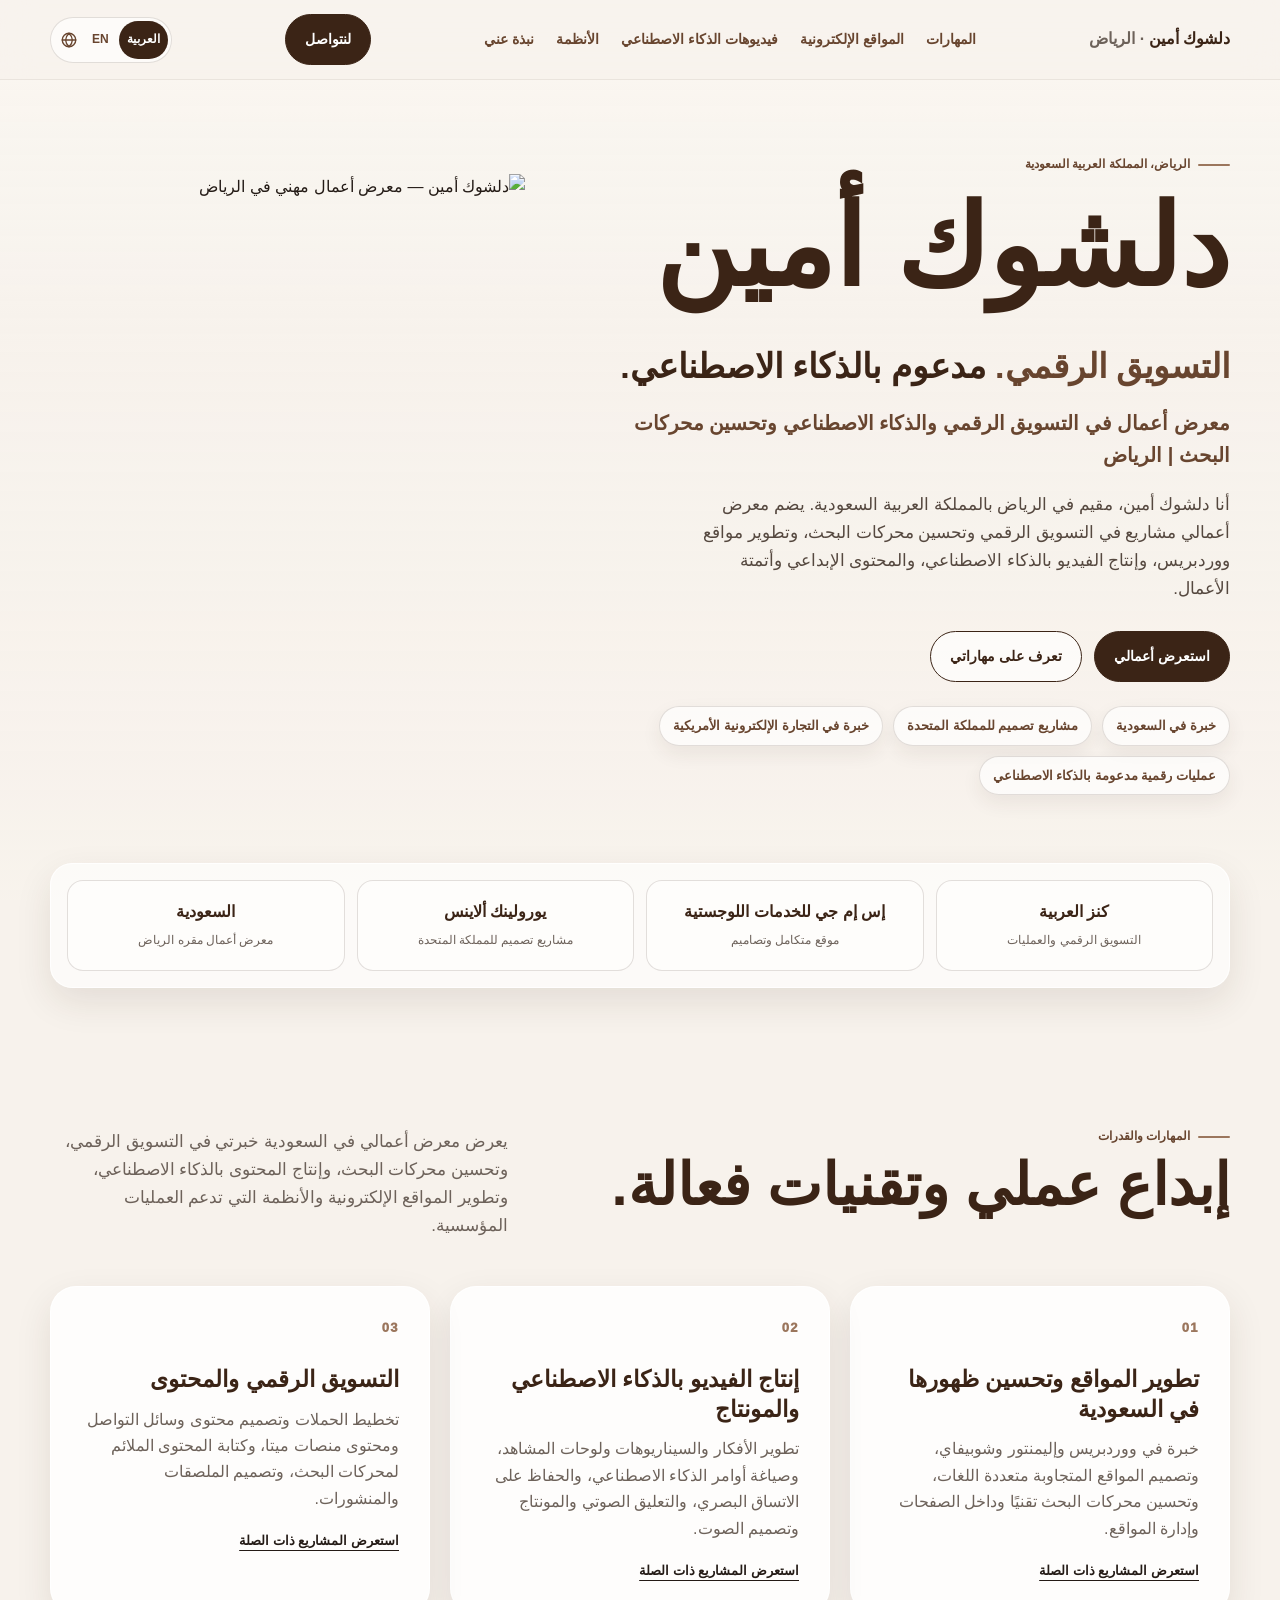
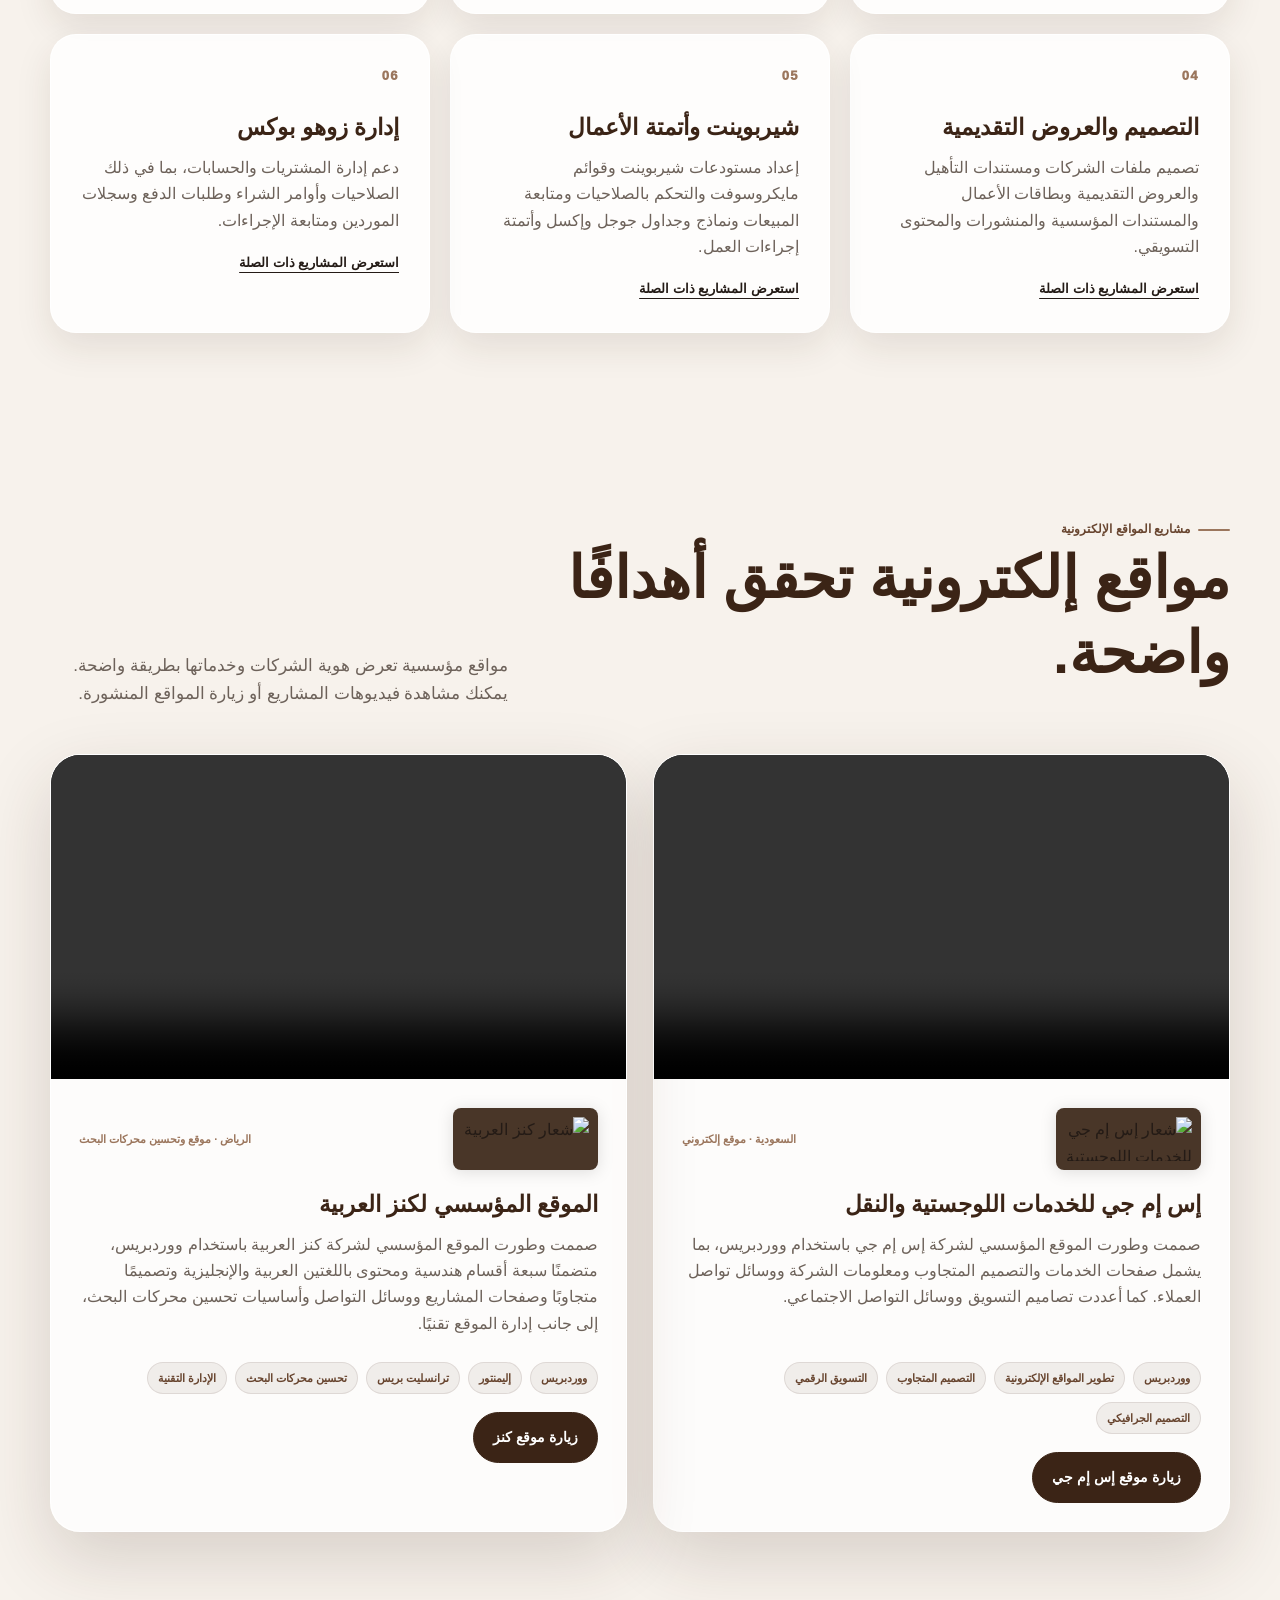
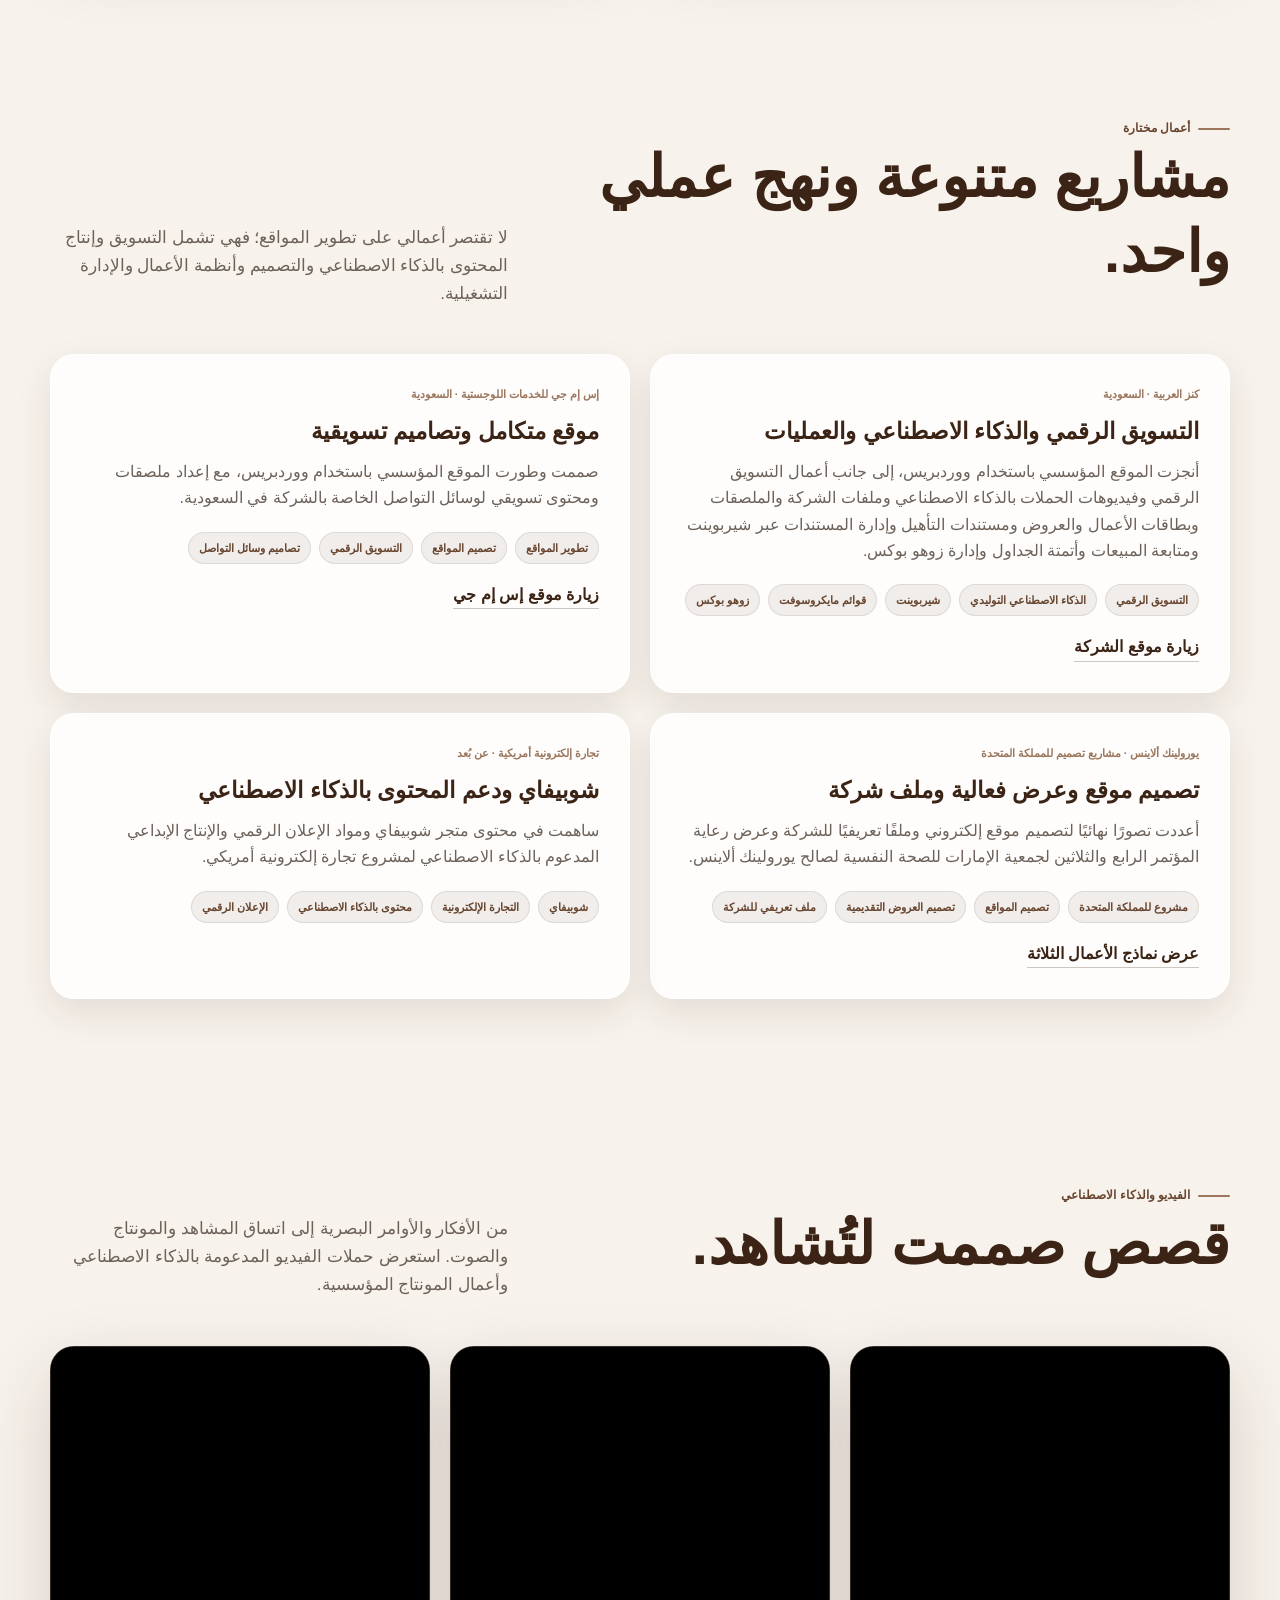
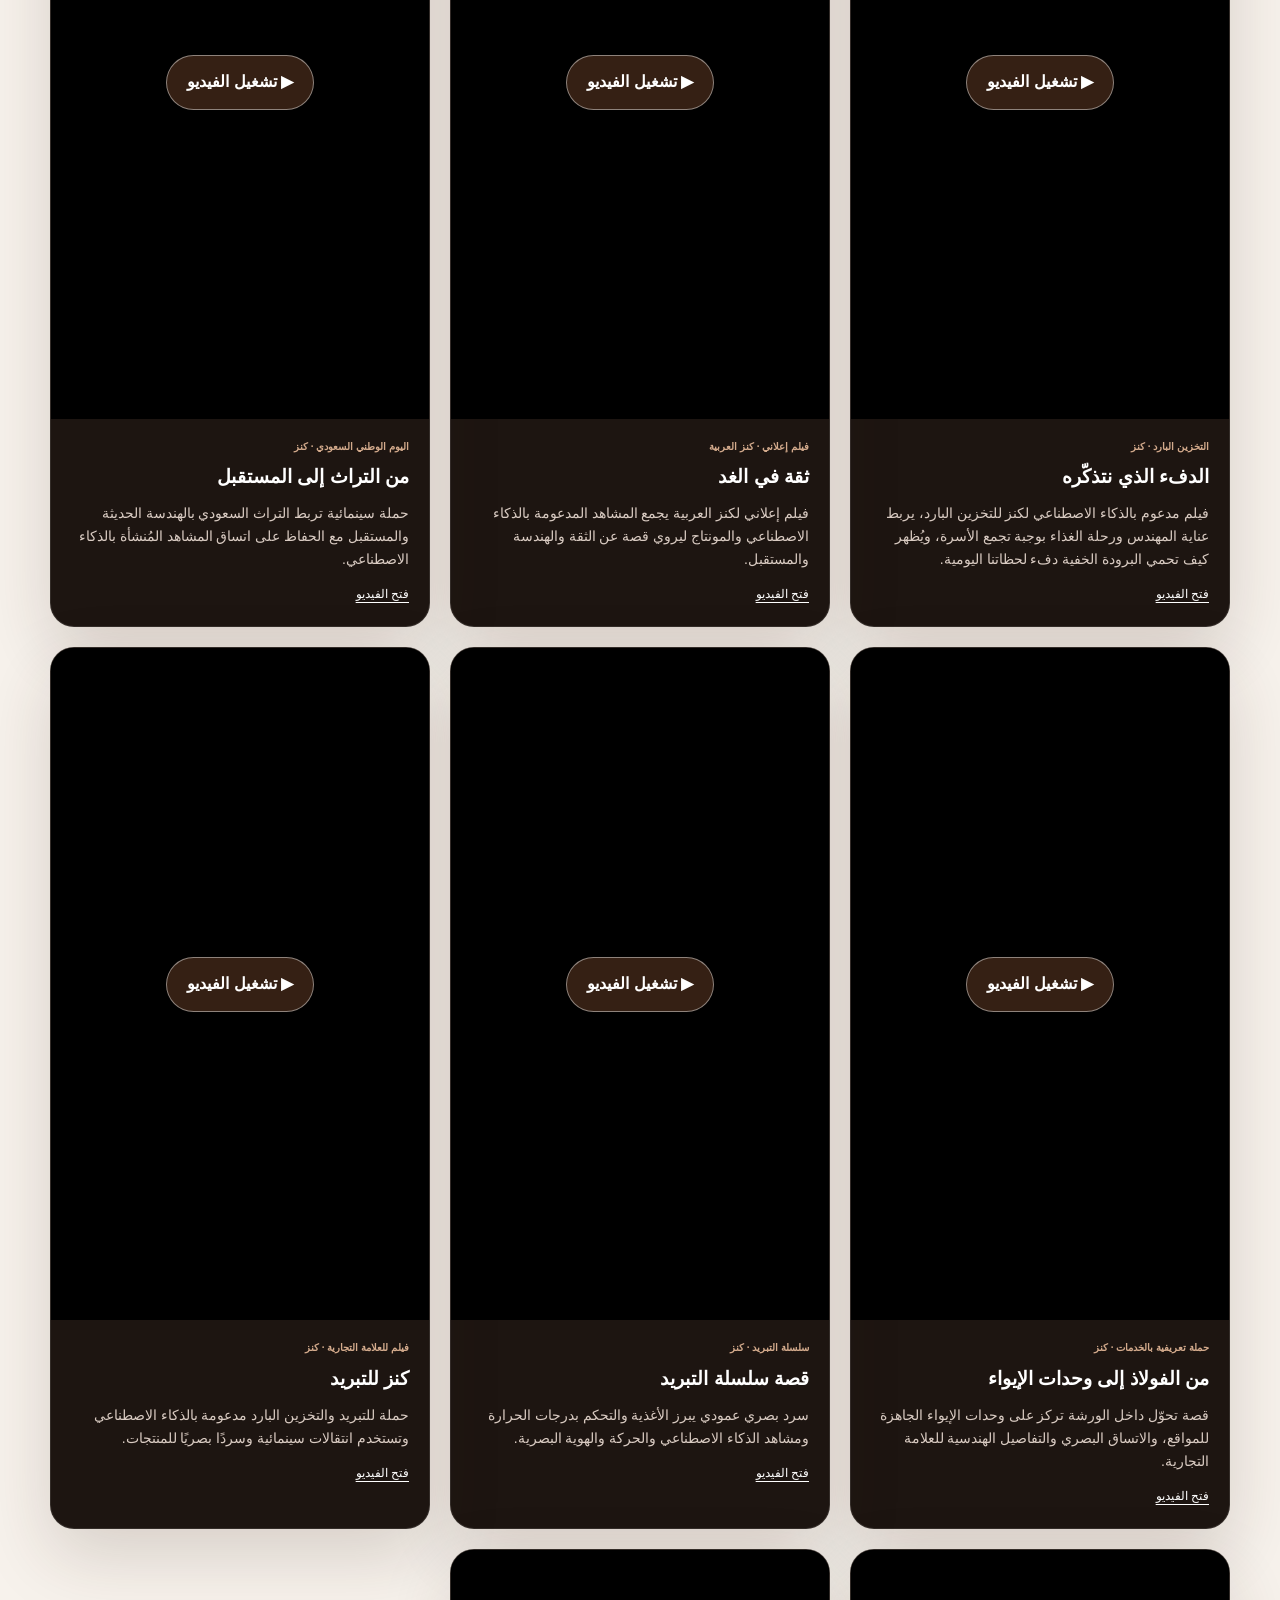
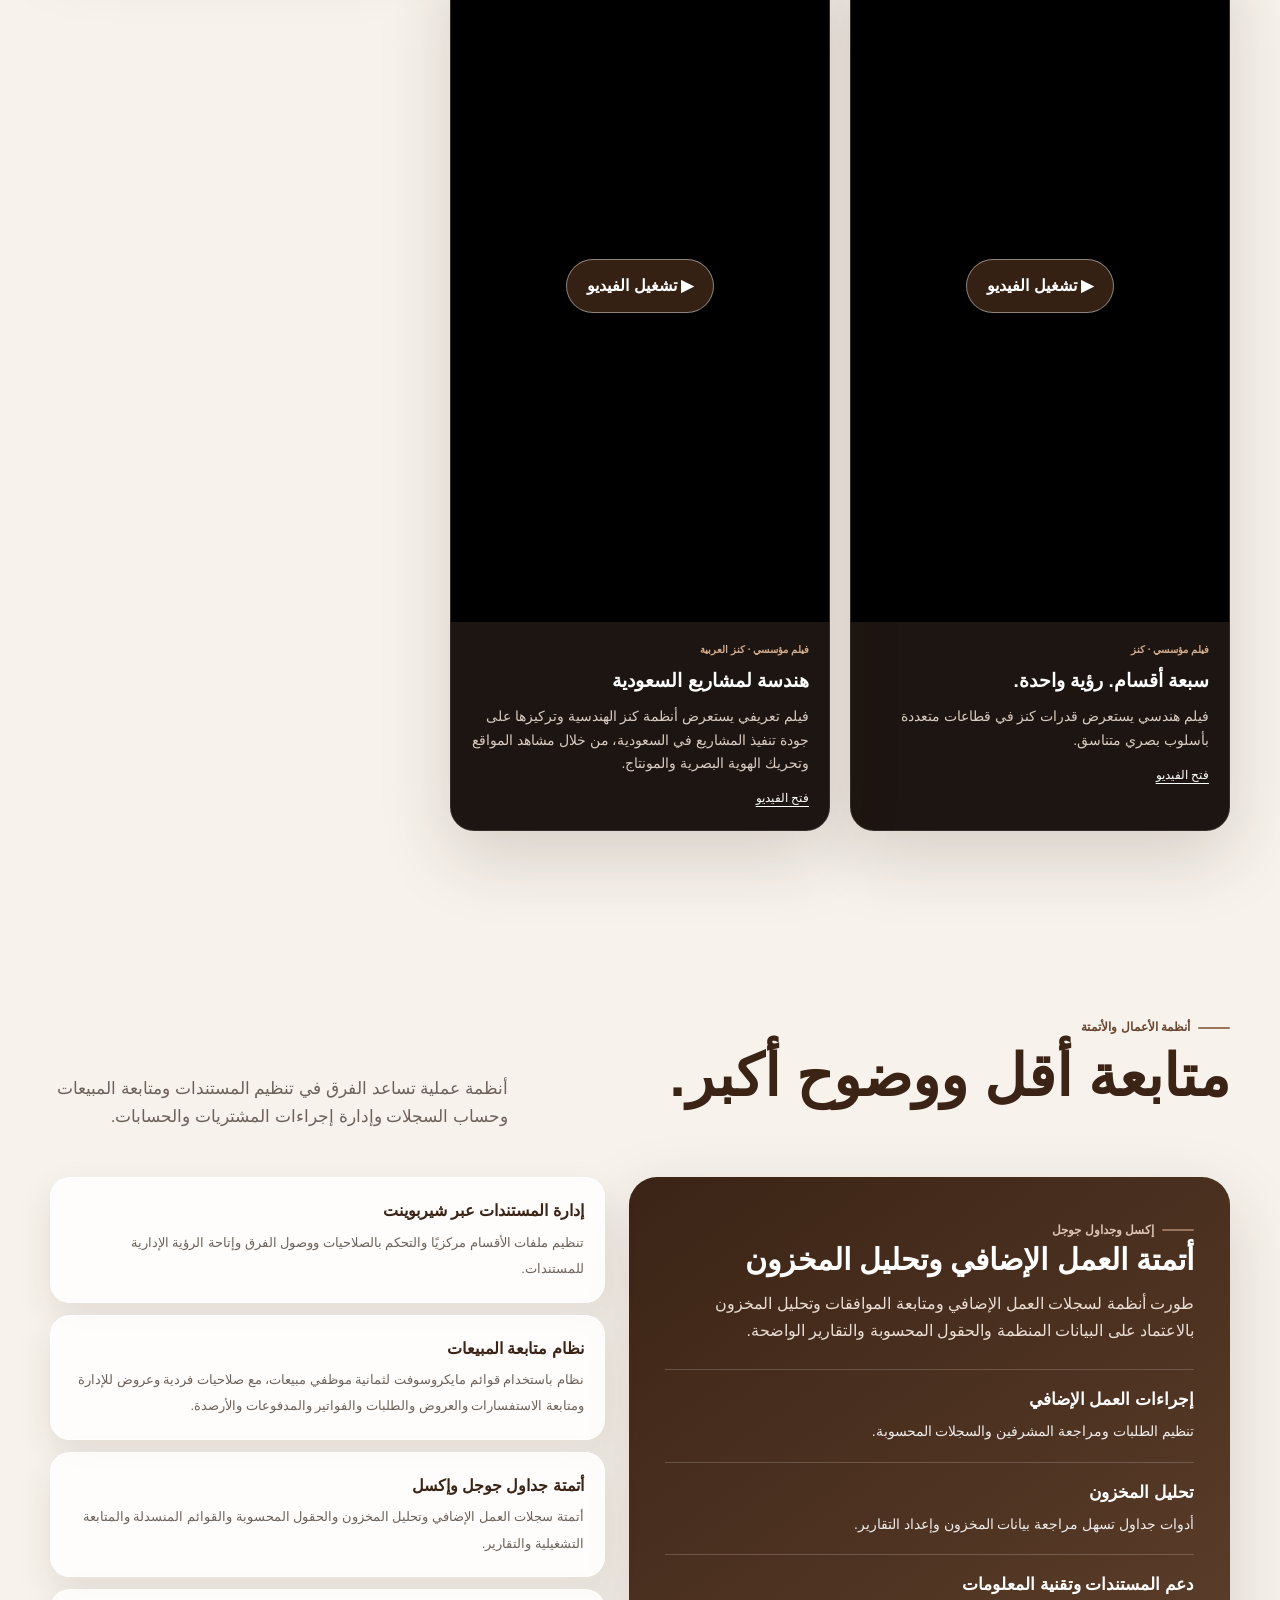
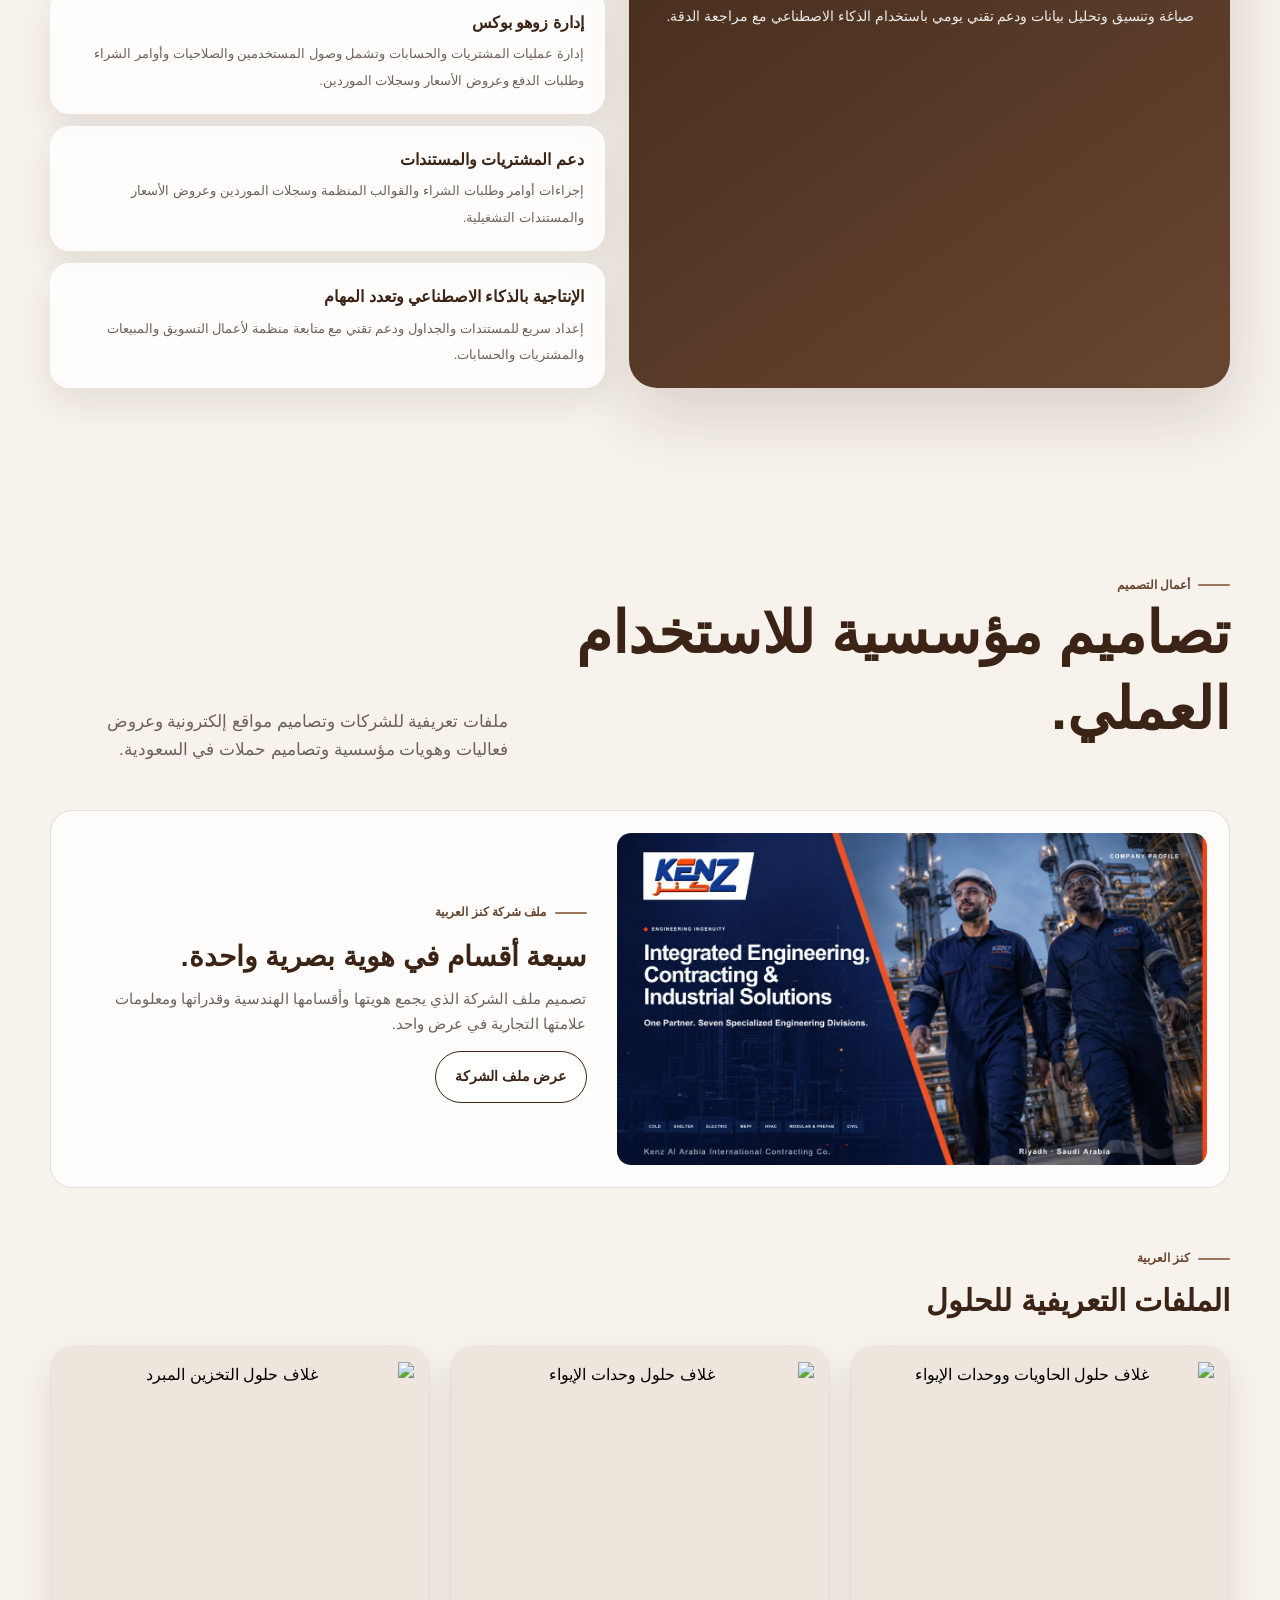
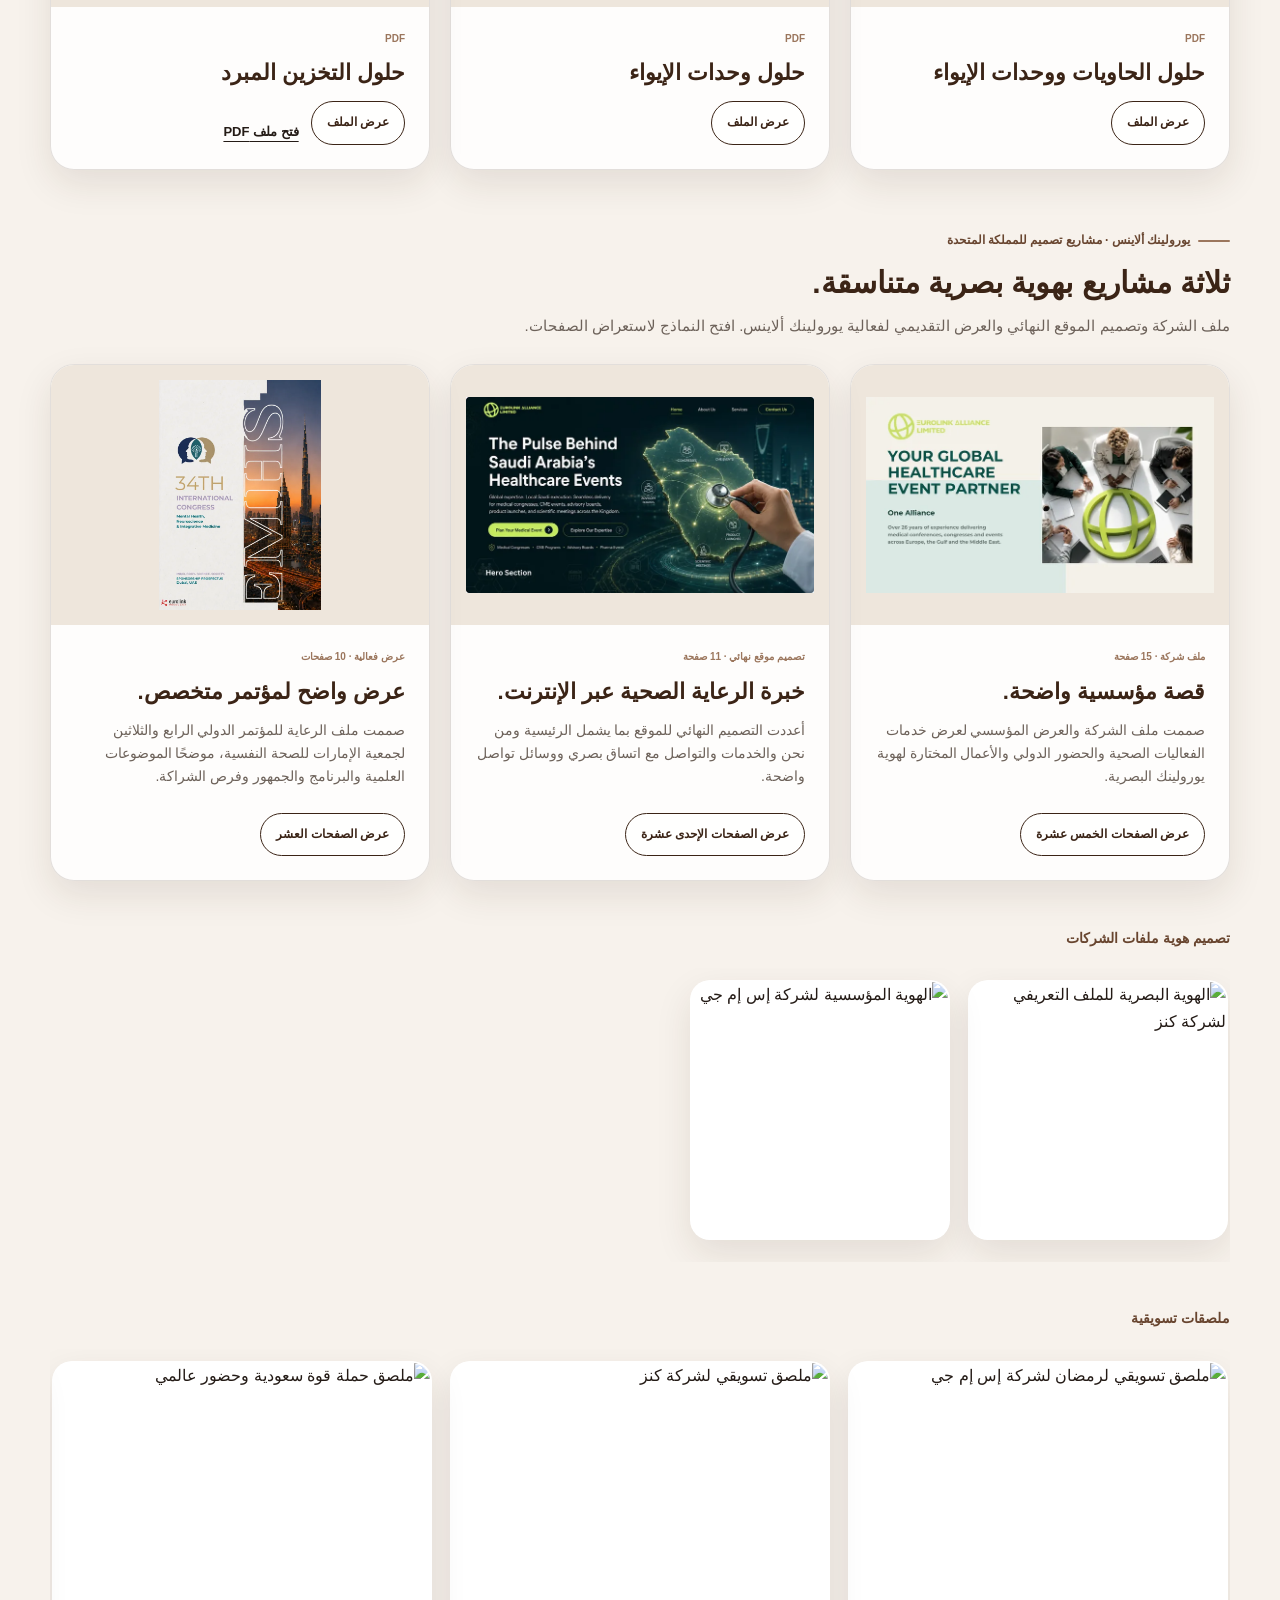
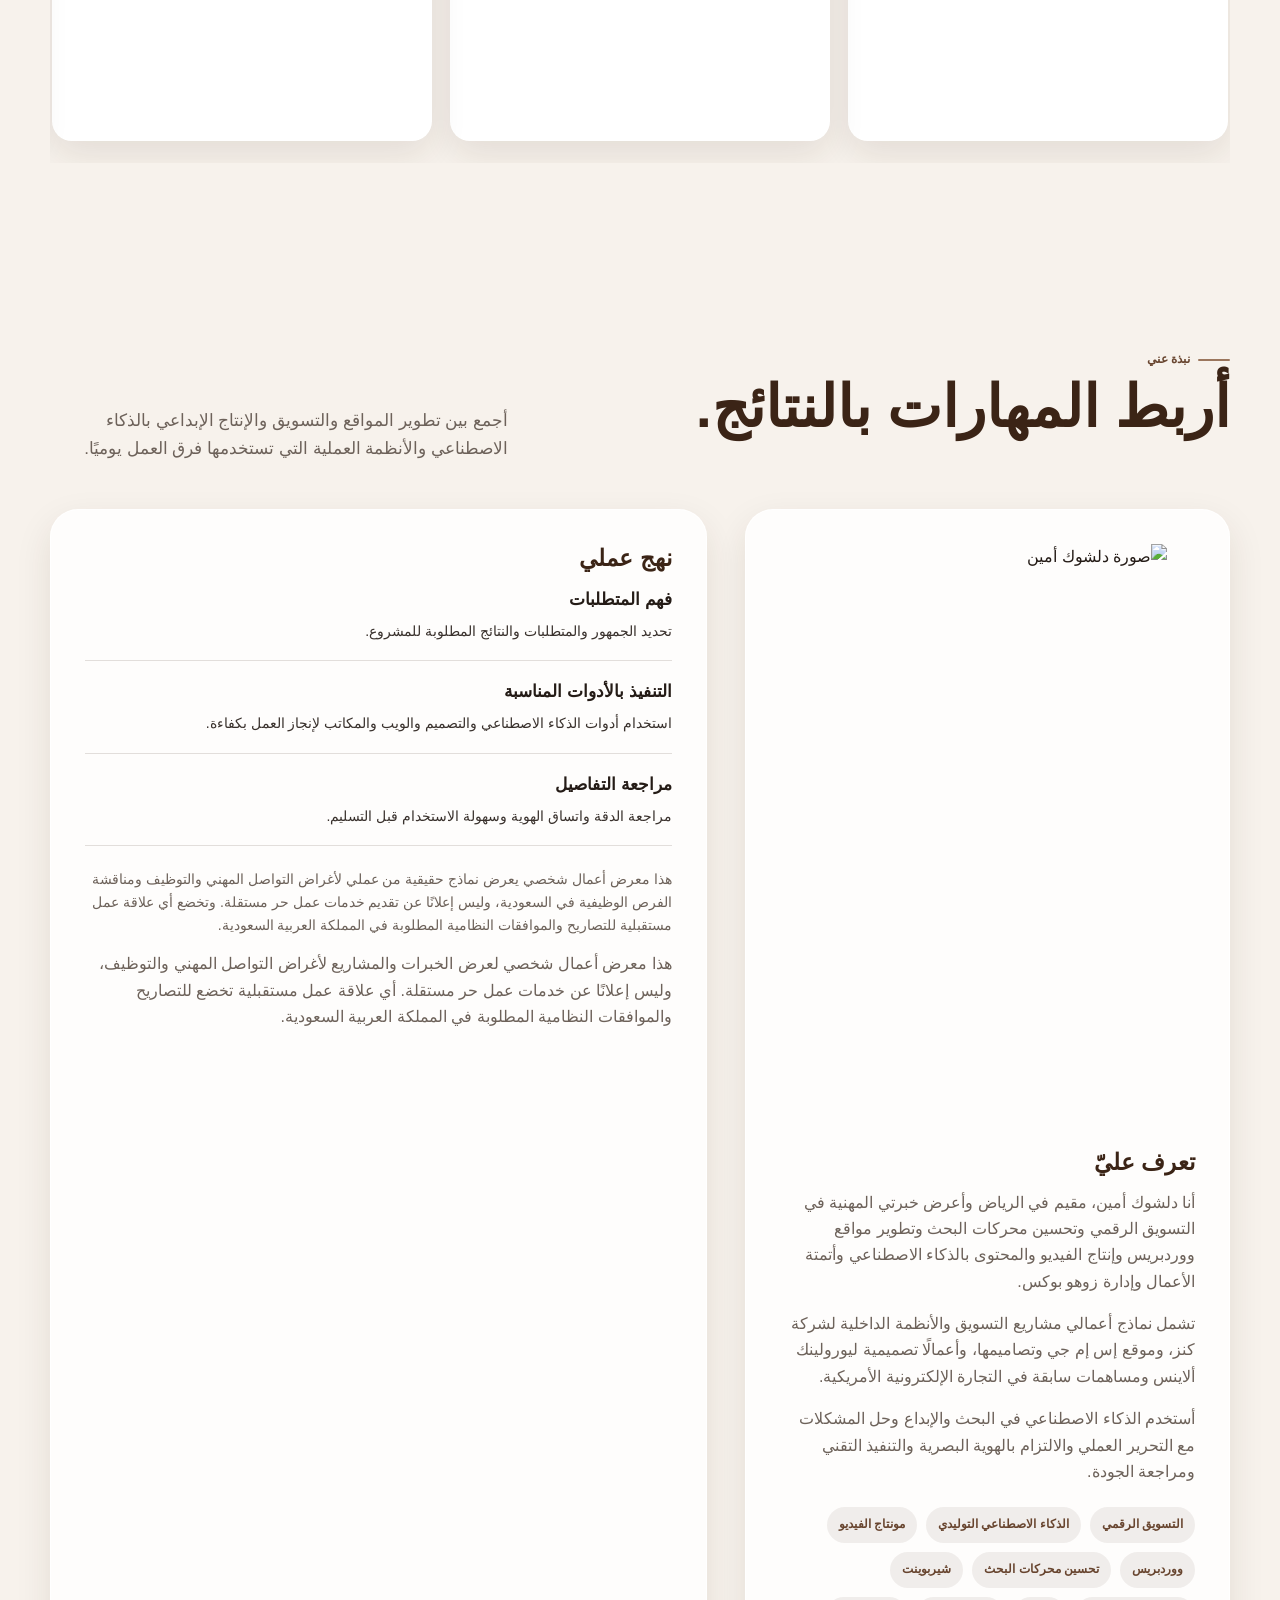
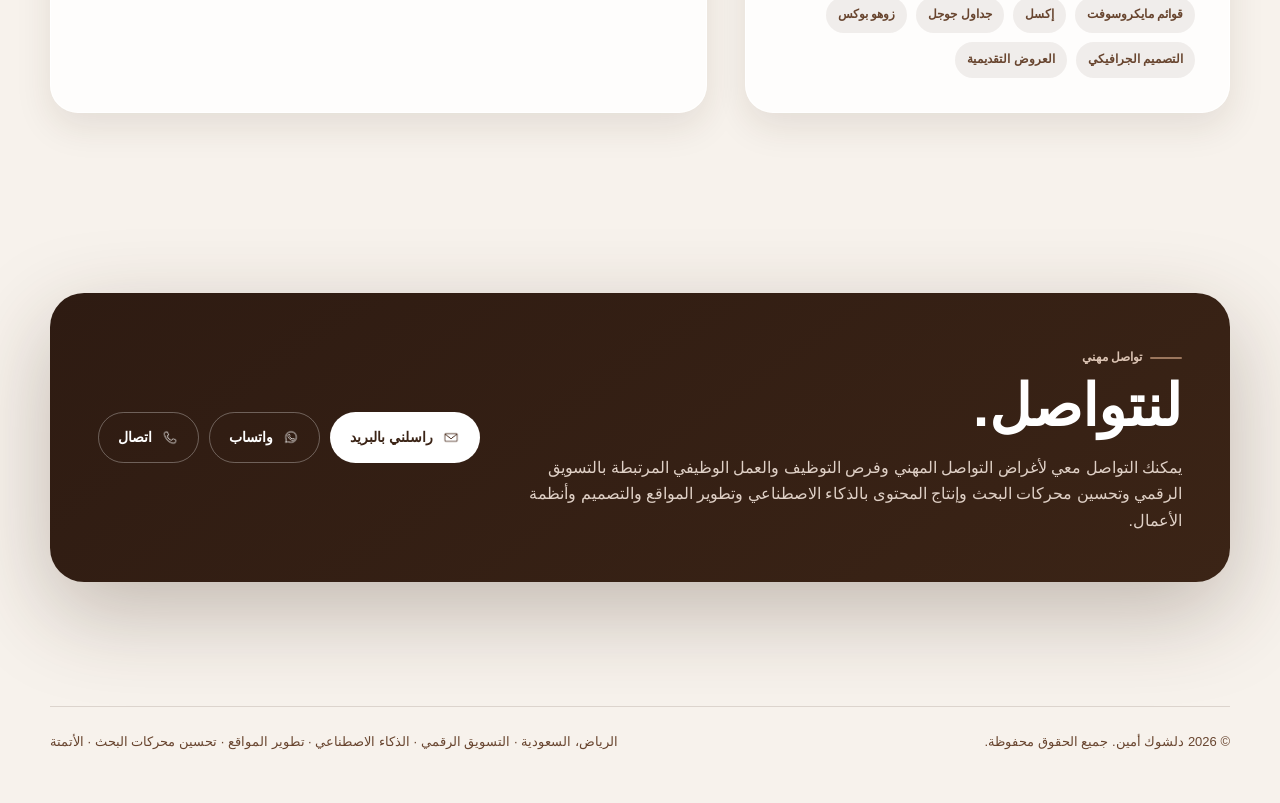
==== ar/index.html @ b905e65b "Point both shelter presentations to KENZ's published PDFs" ====
<!DOCTYPE html>

<html lang="ar" dir="rtl">
<head>
<meta charset="utf-8"/>
<meta content="width=device-width,initial-scale=1,viewport-fit=cover" name="viewport"/>
<title>دلشوك أمين | معرض أعمال التسويق الرقمي والذكاء الاصطناعي في السعودية</title>
<meta content="تعرف على معرض أعمال دلشوك أمين في الرياض، السعودية: التسويق الرقمي وتحسين محركات البحث، تطوير ووردبريس، صناعة الفيديو بالذكاء الاصطناعي وأتمتة الأعمال." name="description"/>
<meta content="index,follow,max-image-preview:large,max-snippet:-1,max-video-preview:-1" name="robots"/>
<meta content="دلشوك أمين" name="author"/>
<meta content="#f7f2ec" name="theme-color"/>
<meta content="light" name="color-scheme"/>
<meta content="SA-01" name="geo.region"/>
<meta content="الرياض، المملكة العربية السعودية" name="geo.placename"/>
<meta content="telephone=yes" name="format-detection"/>
<link href="https://dilshookaminofficial.info/ar/" rel="canonical"/>
<link rel="alternate" hreflang="en-SA" href="https://dilshookaminofficial.info/"/>
<link rel="alternate" hreflang="ar-SA" href="https://dilshookaminofficial.info/ar/"/>
<link rel="alternate" hreflang="x-default" href="https://dilshookaminofficial.info/"/>
<link crossorigin="" href="https://cdn.shopify.com" rel="preconnect"/>
<link crossorigin="" href="https://drive.google.com" rel="preconnect"/>
<meta content="profile" property="og:type"/>
<meta content="ar_SA" property="og:locale"/>
<meta content="معرض أعمال دلشوك أمين" property="og:site_name"/>
<meta content="دلشوك أمين | معرض أعمال التسويق الرقمي والذكاء الاصطناعي في الرياض" property="og:title"/>
<meta content="معرض أعمال دلشوك أمين في الرياض، السعودية: التسويق الرقمي، تحسين محركات البحث، تطوير المواقع، الفيديو بالذكاء الاصطناعي وأتمتة الأعمال." property="og:description"/>
<meta content="https://dilshookaminofficial.info/ar/" property="og:url"/>
<meta content="دلشوك أمين — معرض أعمال التسويق الرقمي والذكاء الاصطناعي في الرياض" property="og:image:alt"/>
<meta content="summary_large_image" name="twitter:card"/>
<meta content="دلشوك أمين | معرض أعمال التسويق الرقمي والذكاء الاصطناعي في الرياض" name="twitter:title"/>
<meta content="معرض أعمال مهني في الرياض، السعودية يضم التسويق الرقمي وتحسين محركات البحث وإنتاج المحتوى بالذكاء الاصطناعي وتطوير المواقع." name="twitter:description"/>
<meta property="og:image" content="https://cdn.shopify.com/s/files/1/0979/8782/1879/files/72a21efa-d3df-47b3-9f54-b3357c6d8799_1.png?v=1791096458"/>
<meta property="og:image:width" content="1065"/>
<meta property="og:image:height" content="1476"/>
<meta name="twitter:image" content="https://cdn.shopify.com/s/files/1/0979/8782/1879/files/72a21efa-d3df-47b3-9f54-b3357c6d8799_1.png?v=1791096458"/>
<meta name="twitter:image:alt" content="الصورة الشخصية لدلشوك أمين في معرض أعماله"/>
<script type="application/ld+json">{"@context":"https://schema.org","@graph":[{"@type":"ProfilePage","@id":"https://dilshookaminofficial.info/ar/#profile","url":"https://dilshookaminofficial.info/ar/","name":"دلشوك أمين | معرض أعمال التسويق الرقمي والذكاء الاصطناعي","dateModified":"2026-10-13","inLanguage":"ar-SA","mainEntity":{"@id":"https://dilshookaminofficial.info/#person"}},{"@type":"Person","@id":"https://dilshookaminofficial.info/#person","name":"دلشوك أمين","url":"https://dilshookaminofficial.info/","description":"معرض أعمال دلشوك أمين المقيم في الرياض، ويضم مشاريع في التسويق الرقمي وتحسين محركات البحث وتطوير المواقع وإنتاج الفيديو بالذكاء الاصطناعي والتصميم وأتمتة الأعمال.","telephone":"+966534121598","email":"amiendilshook55@gmail.com","address":{"@type":"PostalAddress","addressLocality":"الرياض","addressRegion":"منطقة الرياض","addressCountry":"SA"},"sameAs":["https://www.linkedin.com/in/dilshookaminofficial/"],"knowsAbout":["التسويق الرقمي","الذكاء الاصطناعي التوليدي","إنتاج الفيديو بالذكاء الاصطناعي","هندسة الأوامر","تحسين محركات البحث","تحسين محركات البحث في السعودية","ووردبريس","إليمنتور","شوبيفاي","مايكروسوفت شيربوينت","قوائم مايكروسوفت","أتمتة جداول جوجل","أتمتة إكسل","إدارة زوهو بوكس","التصميم الجرافيكي","تصميم العروض التقديمية","مونتاج الفيديو","العمليات الرقمية"],"image":"https://cdn.shopify.com/s/files/1/0979/8782/1879/files/72a21efa-d3df-47b3-9f54-b3357c6d8799_1.png?v=1791096458","alternateName":"Dilshook Amin"},{"@type":"WebSite","@id":"https://dilshookaminofficial.info/#website","url":"https://dilshookaminofficial.info/","name":"معرض أعمال دلشوك أمين","inLanguage":["en-SA","ar-SA"],"publisher":{"@id":"https://dilshookaminofficial.info/#person"}}]}</script>
<link href="../assets/portfolio/style.css?v=20261013-rtl2" rel="stylesheet"/>
</head>
<body>
<a class="skip" href="#main">انتقل إلى المحتوى</a>
<header class="nav-shell">
<div class="container">
<nav aria-label="التنقل الرئيسي">
<button aria-controls="mobile-menu" aria-expanded="false" class="menu-toggle" type="button">القائمة</button><a class="brand" href="#top">دلشوك أمين <span>· الرياض</span></a>
<div class="nav-links">
<a href="#services">المهارات</a><a href="#websites">المواقع الإلكترونية</a><a href="#films">فيديوهات الذكاء الاصطناعي</a><a href="#systems">الأنظمة</a><a href="#about">نبذة عني</a>
</div>
<a class="nav-cta" href="#contact">لنتواصل </a>
<div class="lang-switch" role="group" aria-label="اختيار لغة الموقع"><span class="lang-icon" aria-hidden="true"><svg viewBox="0 0 24 24" fill="none" stroke="currentColor" stroke-width="1.8" stroke-linecap="round" stroke-linejoin="round" focusable="false"><circle cx="12" cy="12" r="9"/><path d="M3 12h18M12 3c-3 3-4.5 6-4.5 9s1.5 6 4.5 9M12 3c3 3 4.5 6 4.5 9s-1.5 6-4.5 9"/></svg></span><a href="https://dilshookaminofficial.info/" lang="en" hreflang="en-SA">EN</a><a href="https://dilshookaminofficial.info/ar/" lang="ar" hreflang="ar-SA" class="active" aria-current="page">العربية</a></div>
</nav>
<div hidden="" id="mobile-menu"><a href="#services">المهارات</a><a href="#websites">المواقع الإلكترونية</a><a href="#films">فيديوهات الذكاء الاصطناعي</a><a href="#systems">الأنظمة</a><a href="#design">التصميم</a><a href="#about">نبذة عني</a></div></div>
</header>
<main id="main">
<section class="hero" id="top">
<div class="container hero-grid">
<div>
<div class="eyebrow">الرياض، المملكة العربية السعودية</div>
<h1 class="hero-name">دلشوك أمين</h1>
<div class="hero-brandline">التسويق الرقمي. <strong>مدعوم بالذكاء الاصطناعي.</strong></div>
<div class="hero-title">معرض أعمال في التسويق الرقمي والذكاء الاصطناعي وتحسين محركات البحث | الرياض</div>
<p class="hero-copy">أنا دلشوك أمين، مقيم في الرياض بالمملكة العربية السعودية. يضم معرض أعمالي مشاريع في التسويق الرقمي وتحسين محركات البحث، وتطوير مواقع ووردبريس، وإنتاج الفيديو بالذكاء الاصطناعي، والمحتوى الإبداعي وأتمتة الأعمال.</p>
<div class="hero-actions"><a class="btn primary" href="#websites">استعرض أعمالي </a><a class="btn secondary" href="#services">تعرف على مهاراتي </a></div>
<div class="location">
<span class="pill">خبرة في السعودية</span><span class="pill">مشاريع تصميم للمملكة المتحدة</span><span class="pill">خبرة في التجارة الإلكترونية الأمريكية</span><span class="pill">عمليات رقمية مدعومة بالذكاء الاصطناعي</span>
</div>
</div>
<figure class="hero-direct-image"><img alt="دلشوك أمين — معرض أعمال مهني في الرياض" decoding="async" fetchpriority="high" height="1476" src="https://cdn.shopify.com/s/files/1/0979/8782/1879/files/72a21efa-d3df-47b3-9f54-b3357c6d8799_1.png?v=1791096458" width="1065"/></figure>
</div>
</section>
<section class="trust">
<div class="container trust-card">
<div><b>كنز العربية</b><span>التسويق الرقمي والعمليات</span></div>
<div><b>إس إم جي للخدمات اللوجستية</b><span>موقع متكامل وتصاميم</span></div>
<div><b>يورولينك ألاينس</b><span>مشاريع تصميم للمملكة المتحدة</span></div>
<div><b>السعودية</b><span>معرض أعمال مقره الرياض</span></div>
</div>
</section>
<section class="section" id="services">
<div class="container">
<div class="head"><div><div class="eyebrow">المهارات والقدرات</div><h2>إبداع عملي وتقنيات فعالة.</h2></div><p>يعرض معرض أعمالي في السعودية خبرتي في التسويق الرقمي، وتحسين محركات البحث، وإنتاج المحتوى بالذكاء الاصطناعي، وتطوير المواقع الإلكترونية والأنظمة التي تدعم العمليات المؤسسية.</p></div>
<div class="cards">
<article class="card"><div class="n">01</div><h3>تطوير المواقع وتحسين ظهورها في السعودية</h3><p>خبرة في ووردبريس وإليمنتور وشوبيفاي، وتصميم المواقع المتجاوبة متعددة اللغات، وتحسين محركات البحث تقنيًا وداخل الصفحات وإدارة المواقع.</p><a class="service-more" href="#websites">استعرض المشاريع ذات الصلة </a></article>
<article class="card"><div class="n">02</div><h3>إنتاج الفيديو بالذكاء الاصطناعي والمونتاج</h3><p>تطوير الأفكار والسيناريوهات ولوحات المشاهد، وصياغة أوامر الذكاء الاصطناعي، والحفاظ على الاتساق البصري، والتعليق الصوتي والمونتاج وتصميم الصوت.</p><a class="service-more" href="#films">استعرض المشاريع ذات الصلة </a></article>
<article class="card"><div class="n">03</div><h3>التسويق الرقمي والمحتوى</h3><p>تخطيط الحملات وتصميم محتوى وسائل التواصل ومحتوى منصات ميتا، وكتابة المحتوى الملائم لمحركات البحث، وتصميم الملصقات والمنشورات.</p><a class="service-more" href="#websites">استعرض المشاريع ذات الصلة </a></article>
<article class="card"><div class="n">04</div><h3>التصميم والعروض التقديمية</h3><p>تصميم ملفات الشركات ومستندات التأهيل والعروض التقديمية وبطاقات الأعمال والمستندات المؤسسية والمنشورات والمحتوى التسويقي.</p><a class="service-more" href="#design">استعرض المشاريع ذات الصلة </a></article>
<article class="card"><div class="n">05</div><h3>شيربوينت وأتمتة الأعمال</h3><p>إعداد مستودعات شيربوينت وقوائم مايكروسوفت والتحكم بالصلاحيات ومتابعة المبيعات ونماذج وجداول جوجل وإكسل وأتمتة إجراءات العمل.</p><a class="service-more" href="#systems">استعرض المشاريع ذات الصلة </a></article>
<article class="card"><div class="n">06</div><h3>إدارة زوهو بوكس</h3><p>دعم إدارة المشتريات والحسابات، بما في ذلك الصلاحيات وأوامر الشراء وطلبات الدفع وسجلات الموردين ومتابعة الإجراءات.</p><a class="service-more" href="#systems">استعرض المشاريع ذات الصلة </a></article>
</div>
</div>
</section>
<section class="section" id="websites">
<div class="container">
<div class="head"><div><div class="eyebrow">مشاريع المواقع الإلكترونية</div><h2>مواقع إلكترونية تحقق أهدافًا واضحة.</h2></div><p>مواقع مؤسسية تعرض هوية الشركات وخدماتها بطريقة واضحة. يمكنك مشاهدة فيديوهات المشاريع أو زيارة المواقع المنشورة.</p></div>
<div class="web-grid">
<article class="web-project">
<div class="web-video"><video aria-label="فيديو مشروع موقع إس إم جي للخدمات اللوجستية" controls="" playsinline="" preload="metadata"><source src="https://cdn.shopify.com/videos/c/o/v/5f9eb881fc55420aa3e0a86896f85781.mp4" type="video/mp4"/>متصفحك لا يدعم تشغيل هذا الفيديو.<a href="https://cdn.shopify.com/videos/c/o/v/5f9eb881fc55420aa3e0a86896f85781.mp4">افتح الفيديو</a></video></div>
<div class="web-copy">
<div class="logo-row"><img alt="شعار إس إم جي للخدمات اللوجستية" height="62" loading="lazy" src="https://cdn.shopify.com/s/files/1/0979/8782/1879/files/SMG_ORIGINAL_LOGO_WEBSITE_WHITE.png?v=1775429209" width="145"/><span class="project-tag">السعودية · موقع إلكتروني</span></div>
<h3>إس إم جي للخدمات اللوجستية والنقل</h3>
<p>صممت وطورت الموقع المؤسسي لشركة إس إم جي باستخدام ووردبريس، بما يشمل صفحات الخدمات والتصميم المتجاوب ومعلومات الشركة ووسائل تواصل العملاء. كما أعددت تصاميم التسويق ووسائل التواصل الاجتماعي.</p>
<div class="meta"><span>ووردبريس</span><span>تطوير المواقع الإلكترونية</span><span>التصميم المتجاوب</span><span>التسويق الرقمي</span><span>التصميم الجرافيكي</span></div>
<div class="project-actions"><a class="btn primary" href="https://smgksa.net/" rel="noopener" target="_blank">زيارة موقع إس إم جي </a></div>
</div>
</article>
<article class="web-project">
<div class="web-video"><video aria-label="فيديو مشروع موقع كنز العربية" controls="" playsinline="" preload="metadata"><source src="https://cdn.shopify.com/videos/c/o/v/f91c8729166a4ff5bc2f239c03f96848.mp4" type="video/mp4"/>متصفحك لا يدعم تشغيل هذا الفيديو.<a href="https://cdn.shopify.com/videos/c/o/v/f91c8729166a4ff5bc2f239c03f96848.mp4">افتح الفيديو</a></video></div>
<div class="web-copy">
<div class="logo-row"><img alt="شعار كنز العربية" height="62" loading="lazy" src="https://cdn.shopify.com/s/files/1/0979/8782/1879/files/Kenz_Final-4.png?v=1775429178" width="145"/><span class="project-tag">الرياض · موقع وتحسين محركات البحث</span></div>
<h3>الموقع المؤسسي لكنز العربية</h3>
<p>صممت وطورت الموقع المؤسسي لشركة كنز العربية باستخدام ووردبريس، متضمنًا سبعة أقسام هندسية ومحتوى باللغتين العربية والإنجليزية وتصميمًا متجاوبًا وصفحات المشاريع ووسائل التواصل وأساسيات تحسين محركات البحث، إلى جانب إدارة الموقع تقنيًا.</p>
<div class="meta"><span>ووردبريس</span><span>إليمنتور</span><span>ترانسليت بريس</span><span>تحسين محركات البحث</span><span>الإدارة التقنية</span></div>
<div class="project-actions"><a class="btn primary" href="https://www.kenzalarabia.com/" rel="noopener" target="_blank">زيارة موقع كنز </a></div>
</div>
</article>
</div>
</div>
</section>
<section class="section" id="work">
<div class="container">
<div class="head"><div><div class="eyebrow">أعمال مختارة</div><h2>مشاريع متنوعة ونهج عملي واحد.</h2></div><p>لا تقتصر أعمالي على تطوير المواقع؛ فهي تشمل التسويق وإنتاج المحتوى بالذكاء الاصطناعي والتصميم وأنظمة الأعمال والإدارة التشغيلية.</p></div>
<div class="experience-grid">
<article class="project"><div class="tag">كنز العربية · السعودية</div><h3>التسويق الرقمي والذكاء الاصطناعي والعمليات</h3><p>أنجزت الموقع المؤسسي باستخدام ووردبريس، إلى جانب أعمال التسويق الرقمي وفيديوهات الحملات بالذكاء الاصطناعي وملفات الشركة والملصقات وبطاقات الأعمال والعروض ومستندات التأهيل وإدارة المستندات عبر شيربوينت ومتابعة المبيعات وأتمتة الجداول وإدارة زوهو بوكس.</p><div class="meta"><span>التسويق الرقمي</span><span>الذكاء الاصطناعي التوليدي</span><span>شيربوينت</span><span>قوائم مايكروسوفت</span><span>زوهو بوكس</span></div><a class="link" href="https://www.kenzalarabia.com/" rel="noopener" target="_blank">زيارة موقع الشركة </a></article>
<article class="project"><div class="tag">إس إم جي للخدمات اللوجستية · السعودية</div><h3>موقع متكامل وتصاميم تسويقية</h3><p>صممت وطورت الموقع المؤسسي باستخدام ووردبريس، مع إعداد ملصقات ومحتوى تسويقي لوسائل التواصل الخاصة بالشركة في السعودية.</p><div class="meta"><span>تطوير المواقع</span><span>تصميم المواقع</span><span>التسويق الرقمي</span><span>تصاميم وسائل التواصل</span></div><a class="link" href="https://smgksa.net/" rel="noopener" target="_blank">زيارة موقع إس إم جي </a></article>
<article class="project"><div class="tag">يورولينك ألاينس · مشاريع تصميم للمملكة المتحدة</div><h3>تصميم موقع وعرض فعالية وملف شركة</h3><p>أعددت تصورًا نهائيًا لتصميم موقع إلكتروني وملفًا تعريفيًا للشركة وعرض رعاية المؤتمر الرابع والثلاثين لجمعية الإمارات للصحة النفسية لصالح يورولينك ألاينس.</p><div class="meta"><span>مشروع للمملكة المتحدة</span><span>تصميم المواقع</span><span>تصميم العروض التقديمية</span><span>ملف تعريفي للشركة</span></div><a class="link" href="#eurolink">عرض نماذج الأعمال الثلاثة </a></article>
<article class="project"><div class="tag">تجارة إلكترونية أمريكية · عن بُعد</div><h3>شوبيفاي ودعم المحتوى بالذكاء الاصطناعي</h3><p>ساهمت في محتوى متجر شوبيفاي ومواد الإعلان الرقمي والإنتاج الإبداعي المدعوم بالذكاء الاصطناعي لمشروع تجارة إلكترونية أمريكي.</p><div class="meta"><span>شوبيفاي</span><span>التجارة الإلكترونية</span><span>محتوى بالذكاء الاصطناعي</span><span>الإعلان الرقمي</span></div></article>
</div>
</div>
</section>
<section class="section" id="films">
<div class="container">
<div class="head"><div><div class="eyebrow">الفيديو والذكاء الاصطناعي</div><h2>قصص صممت لتُشاهد.</h2></div><p>من الأفكار والأوامر البصرية إلى اتساق المشاهد والمونتاج والصوت. استعرض حملات الفيديو المدعومة بالذكاء الاصطناعي وأعمال المونتاج المؤسسية.</p></div>
<div class="film-grid">
<article class="film"><div class="film-slot" data-active="false"><div class="film-player" aria-label="فيلم كنز للتخزين البارد: الدفء الذي نتذكّره"><iframe allow="autoplay 'none'; fullscreen 'none'" inert="" tabindex="-1" loading="lazy" src="https://drive.google.com/file/d/179lUp7t1Is54ztzlW4Zaf_9UQvIoalBi/preview?hl=ar" lang="ar" title="فيلم كنز للتخزين البارد: الدفء الذي نتذكّره"></iframe><button class="film-activate" type="button" aria-label="فتح مشغل الفيديو: فيلم كنز للتخزين البارد: الدفء الذي نتذكّره"><span>▶ تشغيل الفيديو</span></button><button class="film-fullscreen" type="button" aria-expanded="false" hidden>ملء الشاشة</button></div></div><div class="film-copy"><div class="film-label">التخزين البارد · كنز</div><h3>الدفء الذي نتذكّره</h3><p>فيلم مدعوم بالذكاء الاصطناعي لكنز للتخزين البارد، يربط عناية المهندس ورحلة الغذاء بوجبة تجمع الأسرة، ويُظهر كيف تحمي البرودة الخفية دفء لحظاتنا اليومية.</p><a class="film-fallback" href="https://drive.google.com/file/d/179lUp7t1Is54ztzlW4Zaf_9UQvIoalBi/view?usp=drivesdk" rel="noopener noreferrer" target="_blank">فتح الفيديو </a></div></article>
<article class="film"><div class="film-slot" data-active="false"><div class="film-player" aria-label="الفيلم الإعلاني لكنز العربية"><iframe allow="autoplay 'none'; fullscreen 'none'" inert="" tabindex="-1" loading="lazy" src="https://drive.google.com/file/d/1K7ar2WQyzfVAWOzsW_msr-JdedpQjtr2/preview?hl=ar" lang="ar" title="الفيلم الإعلاني لكنز العربية"></iframe><button class="film-activate" type="button" aria-label="فتح مشغل الفيديو: الفيلم الإعلاني لكنز العربية"><span>▶ تشغيل الفيديو</span></button><button class="film-fullscreen" type="button" aria-expanded="false" hidden>ملء الشاشة</button></div></div><div class="film-copy"><div class="film-label">فيلم إعلاني · كنز العربية</div><h3>ثقة في الغد</h3><p>فيلم إعلاني لكنز العربية يجمع المشاهد المدعومة بالذكاء الاصطناعي والمونتاج ليروي قصة عن الثقة والهندسة والمستقبل.</p><a class="film-fallback" href="https://drive.google.com/file/d/1K7ar2WQyzfVAWOzsW_msr-JdedpQjtr2/view?usp=drivesdk" rel="noopener noreferrer" target="_blank">فتح الفيديو </a></div></article>
<article class="film"><div class="film-slot" data-active="false"><div class="film-player" aria-label="فيلم اليوم الوطني السعودي"><iframe allow="autoplay 'none'; fullscreen 'none'" inert="" tabindex="-1" loading="lazy" src="https://drive.google.com/file/d/1x4m7v9bq61aIs1LgRlQjBB0alJK0g8oX/preview?hl=ar" lang="ar" title="فيلم اليوم الوطني السعودي"></iframe><button class="film-activate" type="button" aria-label="فتح مشغل الفيديو: فيلم اليوم الوطني السعودي"><span>▶ تشغيل الفيديو</span></button><button class="film-fullscreen" type="button" aria-expanded="false" hidden>ملء الشاشة</button></div></div><div class="film-copy"><div class="film-label">اليوم الوطني السعودي · كنز</div><h3>من التراث إلى المستقبل</h3><p>حملة سينمائية تربط التراث السعودي بالهندسة الحديثة والمستقبل مع الحفاظ على اتساق المشاهد المُنشأة بالذكاء الاصطناعي.</p><a class="film-fallback" href="https://drive.google.com/file/d/1x4m7v9bq61aIs1LgRlQjBB0alJK0g8oX/view" rel="noopener noreferrer" target="_blank">فتح الفيديو </a></div></article>
<article class="film"><div class="film-slot" data-active="false"><div class="film-player" aria-label="حملة أنظمة وحدات الإيواء"><iframe allow="autoplay 'none'; fullscreen 'none'" inert="" tabindex="-1" loading="lazy" src="https://drive.google.com/file/d/1kqFExCI4nW9UG2Wb8xfiQTBuP5eplyrq/preview?hl=ar" lang="ar" title="حملة أنظمة وحدات الإيواء"></iframe><button class="film-activate" type="button" aria-label="فتح مشغل الفيديو: حملة أنظمة وحدات الإيواء"><span>▶ تشغيل الفيديو</span></button><button class="film-fullscreen" type="button" aria-expanded="false" hidden>ملء الشاشة</button></div></div><div class="film-copy"><div class="film-label">حملة تعريفية بالخدمات · كنز</div><h3>من الفولاذ إلى وحدات الإيواء</h3><p>قصة تحوّل داخل الورشة تركز على وحدات الإيواء الجاهزة للمواقع، والاتساق البصري والتفاصيل الهندسية للعلامة التجارية.</p><a class="film-fallback" href="https://drive.google.com/file/d/1kqFExCI4nW9UG2Wb8xfiQTBuP5eplyrq/view" rel="noopener noreferrer" target="_blank">فتح الفيديو </a></div></article>
<article class="film"><div class="film-slot" data-active="false"><div class="film-player" aria-label="حملة سلسلة التبريد باللغة الإنجليزية"><iframe allow="autoplay 'none'; fullscreen 'none'" inert="" tabindex="-1" loading="lazy" src="https://drive.google.com/file/d/1OkzH-mD8hU18XLn9yo9xfqAPru5Kk2fi/preview?hl=ar" lang="ar" title="حملة سلسلة التبريد باللغة الإنجليزية"></iframe><button class="film-activate" type="button" aria-label="فتح مشغل الفيديو: حملة سلسلة التبريد باللغة الإنجليزية"><span>▶ تشغيل الفيديو</span></button><button class="film-fullscreen" type="button" aria-expanded="false" hidden>ملء الشاشة</button></div></div><div class="film-copy"><div class="film-label">سلسلة التبريد · كنز</div><h3>قصة سلسلة التبريد</h3><p>سرد بصري عمودي يبرز الأغذية والتحكم بدرجات الحرارة ومشاهد الذكاء الاصطناعي والحركة والهوية البصرية.</p><a class="film-fallback" href="https://drive.google.com/file/d/1OkzH-mD8hU18XLn9yo9xfqAPru5Kk2fi/view" rel="noopener noreferrer" target="_blank">فتح الفيديو </a></div></article>
<article class="film"><div class="film-slot" data-active="false"><div class="film-player" aria-label="فيلم العلامة التجارية لكنز للتبريد"><iframe allow="autoplay 'none'; fullscreen 'none'" inert="" tabindex="-1" loading="lazy" src="https://drive.google.com/file/d/15yzauw43hvOJIA_f5z4cBDGMm-XU8E_q/preview?hl=ar" lang="ar" title="فيلم العلامة التجارية لكنز للتبريد"></iframe><button class="film-activate" type="button" aria-label="فتح مشغل الفيديو: فيلم العلامة التجارية لكنز للتبريد"><span>▶ تشغيل الفيديو</span></button><button class="film-fullscreen" type="button" aria-expanded="false" hidden>ملء الشاشة</button></div></div><div class="film-copy"><div class="film-label">فيلم للعلامة التجارية · كنز</div><h3>كنز للتبريد</h3><p>حملة للتبريد والتخزين البارد مدعومة بالذكاء الاصطناعي وتستخدم انتقالات سينمائية وسردًا بصريًا للمنتجات.</p><a class="film-fallback" href="https://drive.google.com/file/d/15yzauw43hvOJIA_f5z4cBDGMm-XU8E_q/view" rel="noopener noreferrer" target="_blank">فتح الفيديو </a></div></article>
<article class="film"><div class="film-slot" data-active="false"><div class="film-player" aria-label="فيلم الأقسام الهندسية السبعة"><iframe allow="autoplay 'none'; fullscreen 'none'" inert="" tabindex="-1" loading="lazy" src="https://drive.google.com/file/d/15NVf3ukfVsyYA13RrKinpwtiZaJk7jVV/preview?hl=ar" lang="ar" title="فيلم الأقسام الهندسية السبعة"></iframe><button class="film-activate" type="button" aria-label="فتح مشغل الفيديو: فيلم الأقسام الهندسية السبعة"><span>▶ تشغيل الفيديو</span></button><button class="film-fullscreen" type="button" aria-expanded="false" hidden>ملء الشاشة</button></div></div><div class="film-copy"><div class="film-label">فيلم مؤسسي · كنز</div><h3>سبعة أقسام. رؤية واحدة.</h3><p>فيلم هندسي يستعرض قدرات كنز في قطاعات متعددة بأسلوب بصري متناسق.</p><a class="film-fallback" href="https://drive.google.com/file/d/15NVf3ukfVsyYA13RrKinpwtiZaJk7jVV/view" rel="noopener noreferrer" target="_blank">فتح الفيديو </a></div></article>
<article class="film"><div class="film-slot" data-active="false"><div class="film-player" aria-label="فيلم كنز للأنظمة الهندسية"><iframe allow="autoplay 'none'; fullscreen 'none'" inert="" tabindex="-1" loading="lazy" src="https://drive.google.com/file/d/1tjrjIxFsfjwvzKWYVsd0tddEBLHpNEON/preview?hl=ar" lang="ar" title="فيلم كنز للأنظمة الهندسية"></iframe><button class="film-activate" type="button" aria-label="فتح مشغل الفيديو: فيلم كنز للأنظمة الهندسية"><span>▶ تشغيل الفيديو</span></button><button class="film-fullscreen" type="button" aria-expanded="false" hidden>ملء الشاشة</button></div></div><div class="film-copy"><div class="film-label">فيلم مؤسسي · كنز العربية</div><h3>هندسة لمشاريع السعودية</h3><p>فيلم تعريفي يستعرض أنظمة كنز الهندسية وتركيزها على جودة تنفيذ المشاريع في السعودية، من خلال مشاهد المواقع وتحريك الهوية البصرية والمونتاج.</p><a class="film-fallback" href="https://drive.google.com/file/d/1tjrjIxFsfjwvzKWYVsd0tddEBLHpNEON/view?usp=drivesdk" rel="noopener noreferrer" target="_blank">فتح الفيديو </a></div></article>
</div>
</div>
</section>
<section class="section" id="systems">
<div class="container">
<div class="head"><div><div class="eyebrow">أنظمة الأعمال والأتمتة</div><h2>متابعة أقل ووضوح أكبر.</h2></div><p>أنظمة عملية تساعد الفرق في تنظيم المستندات ومتابعة المبيعات وحساب السجلات وإدارة إجراءات المشتريات والحسابات.</p></div>
<div class="systems">
<article class="system-main"><div class="eyebrow" style="color:#dbc3b3">إكسل وجداول جوجل</div><h3>أتمتة العمل الإضافي وتحليل المخزون</h3><p>طورت أنظمة لسجلات العمل الإضافي ومتابعة الموافقات وتحليل المخزون بالاعتماد على البيانات المنظمة والحقول المحسوبة والتقارير الواضحة.</p><div class="system-points"><div><b>إجراءات العمل الإضافي</b><span>تنظيم الطلبات ومراجعة المشرفين والسجلات المحسوبة.</span></div><div><b>تحليل المخزون</b><span>أدوات جداول تسهل مراجعة بيانات المخزون وإعداد التقارير.</span></div><div><b>دعم المستندات وتقنية المعلومات</b><span>صياغة وتنسيق وتحليل بيانات ودعم تقني يومي باستخدام الذكاء الاصطناعي مع مراجعة الدقة.</span></div></div></article>
<div class="system-list">
<article class="system-item"><b>إدارة المستندات عبر شيربوينت</b><span>تنظيم ملفات الأقسام مركزيًا والتحكم بالصلاحيات ووصول الفرق وإتاحة الرؤية الإدارية للمستندات.</span></article>
<article class="system-item"><b>نظام متابعة المبيعات</b><span>نظام باستخدام قوائم مايكروسوفت لثمانية موظفي مبيعات، مع صلاحيات فردية وعروض للإدارة ومتابعة الاستفسارات والعروض والطلبات والفواتير والمدفوعات والأرصدة.</span></article>
<article class="system-item"><b>أتمتة جداول جوجل وإكسل</b><span>أتمتة سجلات العمل الإضافي وتحليل المخزون والحقول المحسوبة والقوائم المنسدلة والمتابعة التشغيلية والتقارير.</span></article>
<article class="system-item"><b>إدارة زوهو بوكس</b><span>إدارة عمليات المشتريات والحسابات وتشمل وصول المستخدمين والصلاحيات وأوامر الشراء وطلبات الدفع وعروض الأسعار وسجلات الموردين.</span></article>
<article class="system-item"><b>دعم المشتريات والمستندات</b><span>إجراءات أوامر وطلبات الشراء والقوالب المنظمة وسجلات الموردين وعروض الأسعار والمستندات التشغيلية.</span></article>
<article class="system-item"><b>الإنتاجية بالذكاء الاصطناعي وتعدد المهام</b><span>إعداد سريع للمستندات والجداول ودعم تقني مع متابعة منظمة لأعمال التسويق والمبيعات والمشتريات والحسابات.</span></article></div>
</div>
</div>
</section>
<section class="section" id="design">
<div class="container">
<div class="head"><div><div class="eyebrow">أعمال التصميم</div><h2>تصاميم مؤسسية للاستخدام العملي.</h2></div><p>ملفات تعريفية للشركات وتصاميم مواقع إلكترونية وعروض فعاليات وهويات مؤسسية وتصاميم حملات في السعودية.</p></div><article class="profile-feature"><button class="profile-cover-button" type="button" data-document="kenz-company-profile" aria-label="فتح الملف التعريفي لشركة كنز العربية"><img alt="غلاف الملف التعريفي لشركة كنز من تصميم دلشوك أمين" height="731" loading="lazy" src="../assets/portfolio/images/kenz-company-profile-cover-designed-by-dilshook-amin-f6027c6e6b.webp" width="1300"/></button><div><span class="eyebrow">ملف شركة كنز العربية</span><h3>سبعة أقسام في هوية بصرية واحدة.</h3><p>تصميم ملف الشركة الذي يجمع هويتها وأقسامها الهندسية وقدراتها ومعلومات علامتها التجارية في عرض واحد.</p><button class="btn secondary" type="button" data-document="kenz-company-profile">عرض ملف الشركة</button></div></article>
<section class="eurolink-work" id="kenz-division-profiles"><div class="sample-intro"><span class="eyebrow">كنز العربية</span><h3>الملفات التعريفية للحلول</h3></div><div class="sample-grid"><article class="sample-card"><button class="sample-cover" type="button" data-document="kenz-container-shelter" aria-label="فتح حلول الحاويات ووحدات الإيواء"><img src="https://www.kenzalarabia.com/wp-content/uploads/2026/11/Kenz-container-shelter-profile-4.jpg-scaled.webp" width="2560" height="1810" loading="lazy" decoding="async" alt="غلاف حلول الحاويات ووحدات الإيواء"/></button><div class="sample-copy"><div class="tag">PDF</div><h4>حلول الحاويات ووحدات الإيواء</h4><div class="sample-actions"><button class="btn secondary" type="button" data-document="kenz-container-shelter">عرض الملف</button></div></div></article><article class="sample-card"><button class="sample-cover" type="button" data-document="kenz-shelter" aria-label="فتح حلول وحدات الإيواء"><img src="https://www.kenzalarabia.com/wp-content/uploads/2026/11/KENZ_Shelter_Profile_28_Pages.pptx-8.jpg-scaled.webp" width="2560" height="1810" loading="lazy" decoding="async" alt="غلاف حلول وحدات الإيواء"/></button><div class="sample-copy"><div class="tag">PDF</div><h4>حلول وحدات الإيواء</h4><div class="sample-actions"><button class="btn secondary" type="button" data-document="kenz-shelter">عرض الملف</button></div></div></article><article class="sample-card"><button class="sample-cover" type="button" data-document="kenz-cold-storage" aria-label="فتح حلول التخزين المبرد"><img src="https://www.kenzalarabia.com/wp-content/uploads/2026/11/KENZ-Cold-Storage-Solutions-10.jpg-scaled.webp" width="2560" height="1810" loading="lazy" decoding="async" alt="غلاف حلول التخزين المبرد"/></button><div class="sample-copy"><div class="tag">PDF</div><h4>حلول التخزين المبرد</h4><div class="sample-actions"><button class="btn secondary" type="button" data-document="kenz-cold-storage">عرض الملف</button><a class="service-more" href="https://www.kenzalarabia.com/wp-content/uploads/2026/11/KENZ_Cold_Storage_Solutions_Optimized.pdf" target="_blank" rel="noopener noreferrer">فتح ملف PDF</a></div></div></article></div></section>
<div class="eurolink-work" id="eurolink"><div class="sample-intro"><span class="eyebrow">يورولينك ألاينس · مشاريع تصميم للمملكة المتحدة</span><h3>ثلاثة مشاريع بهوية بصرية متناسقة.</h3><p>ملف الشركة وتصميم الموقع النهائي والعرض التقديمي لفعالية يورولينك ألاينس. افتح النماذج لاستعراض الصفحات.</p></div><div class="sample-grid"><article class="sample-card"><button class="sample-cover" type="button" data-document="company-profile" aria-label="تصفح الملف التعريفي ليورولينك ألاينس، خمس عشرة صفحة"><img src="../assets/portfolio/images/eurolink-alliance-company-profile-cover-designed-by-dilshook-ami-67b39d60c8.webp" width="720" height="405" loading="lazy" decoding="async" alt="غلاف الملف التعريفي ليورولينك ألاينس من تصميم دلشوك أمين"/></button><div class="sample-copy"><div class="tag">ملف شركة · 15 صفحة</div><h4>قصة مؤسسية واضحة.</h4><p>صممت ملف الشركة والعرض المؤسسي لعرض خدمات الفعاليات الصحية والحضور الدولي والأعمال المختارة لهوية يورولينك البصرية.</p><div class="sample-actions"><button class="btn secondary" type="button" data-document="company-profile">عرض الصفحات الخمس عشرة </button></div></div></article><article class="sample-card"><button class="sample-cover" type="button" data-document="website-design" aria-label="تصفح التصميم النهائي لموقع يورولينك، إحدى عشرة صفحة"><img src="../assets/portfolio/images/eurolink-finalized-website-design-concept-cover-designed-by-dils-73f488c57d.webp" width="720" height="405" loading="lazy" decoding="async" alt="غلاف التصميم النهائي لموقع يورولينك من تصميم دلشوك أمين"/></button><div class="sample-copy"><div class="tag">تصميم موقع نهائي · 11 صفحة</div><h4>خبرة الرعاية الصحية عبر الإنترنت.</h4><p>أعددت التصميم النهائي للموقع بما يشمل الرئيسية ومن نحن والخدمات والتواصل مع اتساق بصري ووسائل تواصل واضحة.</p><div class="sample-actions"><button class="btn secondary" type="button" data-document="website-design">عرض الصفحات الإحدى عشرة </button></div></div></article><article class="sample-card"><button class="sample-cover" type="button" data-document="emhs-prospectus" aria-label="تصفح عرض رعاية المؤتمر الرابع والثلاثين لجمعية الإمارات للصحة النفسية، عشر صفحات"><img src="../assets/portfolio/images/34th-emhs-congress-sponsorship-prospectus-cover-designed-by-dils-778afb8ea4.webp" width="608" height="860" loading="lazy" decoding="async" alt="غلاف عرض رعاية المؤتمر الرابع والثلاثين لجمعية الإمارات للصحة النفسية من تصميم دلشوك أمين"/></button><div class="sample-copy"><div class="tag">عرض فعالية · 10 صفحات</div><h4>عرض واضح لمؤتمر متخصص.</h4><p>صممت ملف الرعاية للمؤتمر الدولي الرابع والثلاثين لجمعية الإمارات للصحة النفسية، موضحًا الموضوعات العلمية والبرنامج والجمهور وفرص الشراكة.</p><div class="sample-actions"><button class="btn secondary" type="button" data-document="emhs-prospectus">عرض الصفحات العشر </button></div></div></article></div></div>
<div class="subhead">تصميم هوية ملفات الشركات</div>
<div aria-label="معرض نماذج التصميم" class="design-scroll profiles" role="region" tabindex="0">
<a data-zoom="" href="https://cdn.shopify.com/s/files/1/0979/8782/1879/files/Kenz_Contracting_logo_design.webp?v=1775754585" rel="noopener" target="_blank"><img alt="الهوية البصرية للملف التعريفي لشركة كنز" decoding="async" height="1000" loading="lazy" src="https://cdn.shopify.com/s/files/1/0979/8782/1879/files/Kenz_Contracting_logo_design.webp?v=1775754585" width="1000"/></a>
<a data-zoom="" href="https://cdn.shopify.com/s/files/1/0979/8782/1879/files/SMG_logo_round_profile.webp?v=1775754586" rel="noopener" target="_blank"><img alt="الهوية المؤسسية لشركة إس إم جي" decoding="async" height="1000" loading="lazy" src="https://cdn.shopify.com/s/files/1/0979/8782/1879/files/SMG_logo_round_profile.webp?v=1775754586" width="1000"/></a>
</div>
<div class="subhead">ملصقات تسويقية</div>
<div aria-label="معرض نماذج التصميم" class="design-scroll" role="region" tabindex="0">
<a data-zoom="" href="https://cdn.shopify.com/s/files/1/0979/8782/1879/files/smg_ramadan.webp?v=1775754585" rel="noopener" target="_blank"><img alt="ملصق تسويقي لرمضان لشركة إس إم جي" decoding="async" height="1000" loading="lazy" src="https://cdn.shopify.com/s/files/1/0979/8782/1879/files/smg_ramadan.webp?v=1775754585" width="1000"/></a>
<a data-zoom="" href="https://cdn.shopify.com/s/files/1/0979/8782/1879/files/kenz_original_photo.webp?v=1775754586" rel="noopener" target="_blank"><img alt="ملصق تسويقي لشركة كنز" decoding="async" height="1000" loading="lazy" src="https://cdn.shopify.com/s/files/1/0979/8782/1879/files/kenz_original_photo.webp?v=1775754586" width="1000"/></a>
<a data-zoom="" href="https://cdn.shopify.com/s/files/1/0979/8782/1879/files/Saudi_Strength._Global_Reach.-1_5_.jpg_1.webp?v=1775754588" rel="noopener" target="_blank"><img alt="ملصق حملة قوة سعودية وحضور عالمي" decoding="async" height="1000" loading="lazy" src="https://cdn.shopify.com/s/files/1/0979/8782/1879/files/Saudi_Strength._Global_Reach.-1_5_.jpg_1.webp?v=1775754588" width="1000"/></a>
<a data-zoom="" href="https://cdn.shopify.com/s/files/1/0979/8782/1879/files/Saudi_Strength__Global_Reach_-1_15__jpg.webp?v=1775754588" rel="noopener" target="_blank"><img alt="تصميم حملة لشركة سعودية" decoding="async" height="1000" loading="lazy" src="https://cdn.shopify.com/s/files/1/0979/8782/1879/files/Saudi_Strength__Global_Reach_-1_15__jpg.webp?v=1775754588" width="1000"/></a>
<a data-zoom="" href="https://cdn.shopify.com/s/files/1/0979/8782/1879/files/SMG_SAUDI_FOUND_DAY_jpg.webp?v=1775754588" rel="noopener" target="_blank"><img alt="ملصق يوم التأسيس السعودي لشركة إس إم جي" decoding="async" height="1000" loading="lazy" src="https://cdn.shopify.com/s/files/1/0979/8782/1879/files/SMG_SAUDI_FOUND_DAY_jpg.webp?v=1775754588" width="1000"/></a>
<a data-zoom="" href="https://cdn.shopify.com/s/files/1/0979/8782/1879/files/Saudi_Strength._Global_Reach.-1_13_.jpg_1.webp?v=1775754588" rel="noopener" target="_blank"><img alt="ملصق مؤسسي بعنوان قوة سعودية وحضور عالمي" decoding="async" height="1000" loading="lazy" src="https://cdn.shopify.com/s/files/1/0979/8782/1879/files/Saudi_Strength._Global_Reach.-1_13_.jpg_1.webp?v=1775754588" width="1000"/></a>
<a data-zoom="" href="https://cdn.shopify.com/s/files/1/0979/8782/1879/files/SMG_KSA_RAMADAN_POSTER_jpg.webp?v=1775754588" rel="noopener" target="_blank"><img alt="ملصق رمضان لشركة إس إم جي السعودية" decoding="async" height="1000" loading="lazy" src="https://cdn.shopify.com/s/files/1/0979/8782/1879/files/SMG_KSA_RAMADAN_POSTER_jpg.webp?v=1775754588" width="1000"/></a>
<a data-zoom="" href="https://cdn.shopify.com/s/files/1/0979/8782/1879/files/Saudi_Strength__Global_Reach_-1_3__jpg.webp?v=1775754720" rel="noopener" target="_blank"><img alt="تصميم حملة أعمال سعودية" decoding="async" height="1000" loading="lazy" src="https://cdn.shopify.com/s/files/1/0979/8782/1879/files/Saudi_Strength__Global_Reach_-1_3__jpg.webp?v=1775754720" width="1000"/></a>
</div>
</div>
</section>
<section class="section" id="about">
<div class="container">
<div class="head"><div><div class="eyebrow">نبذة عني</div><h2>أربط المهارات بالنتائج.</h2></div><p>أجمع بين تطوير المواقع والتسويق والإنتاج الإبداعي بالذكاء الاصطناعي والأنظمة العملية التي تستخدمها فرق العمل يوميًا.</p></div>
<div class="about-grid">
<article class="about-panel"><div class="about-photo-grid">
<figure class="about-photo"><a aria-label="تكبير صورة دلشوك أمين" data-zoom="" href="https://cdn.shopify.com/s/files/1/0979/8782/1879/files/Warm-Toned_Framed_Portrait_1.png?v=1791096533"><img alt="صورة دلشوك أمين" decoding="async" height="1589" loading="lazy" src="https://cdn.shopify.com/s/files/1/0979/8782/1879/files/Warm-Toned_Framed_Portrait_1.png?v=1791096533" width="990"/></a></figure>
</div><h3>تعرف عليّ</h3><p>أنا دلشوك أمين، مقيم في الرياض وأعرض خبرتي المهنية في التسويق الرقمي وتحسين محركات البحث وتطوير مواقع ووردبريس وإنتاج الفيديو والمحتوى بالذكاء الاصطناعي وأتمتة الأعمال وإدارة زوهو بوكس.</p><p>تشمل نماذج أعمالي مشاريع التسويق والأنظمة الداخلية لشركة كنز، وموقع إس إم جي وتصاميمها، وأعمالًا تصميمية ليورولينك ألاينس ومساهمات سابقة في التجارة الإلكترونية الأمريكية.</p><p>أستخدم الذكاء الاصطناعي في البحث والإبداع وحل المشكلات مع التحرير العملي والالتزام بالهوية البصرية والتنفيذ التقني ومراجعة الجودة.</p><div class="skill-list"><span>التسويق الرقمي</span><span>الذكاء الاصطناعي التوليدي</span><span>مونتاج الفيديو</span><span>ووردبريس</span><span>تحسين محركات البحث</span><span>شيربوينت</span><span>قوائم مايكروسوفت</span><span>إكسل</span><span>جداول جوجل</span><span>زوهو بوكس</span><span>التصميم الجرافيكي</span><span>العروض التقديمية</span></div></article>
<article class="about-panel"><h3>نهج عملي</h3><div class="system-points"><div><b>فهم المتطلبات</b><span>تحديد الجمهور والمتطلبات والنتائج المطلوبة للمشروع.</span></div><div><b>التنفيذ بالأدوات المناسبة</b><span>استخدام أدوات الذكاء الاصطناعي والتصميم والويب والمكاتب لإنجاز العمل بكفاءة.</span></div><div><b>مراجعة التفاصيل</b><span>مراجعة الدقة واتساق الهوية وسهولة الاستخدام قبل التسليم.</span></div></div><p class="local-copy">هذا معرض أعمال شخصي يعرض نماذج حقيقية من عملي لأغراض التواصل المهني والتوظيف ومناقشة الفرص الوظيفية في السعودية، وليس إعلانًا عن تقديم خدمات عمل حر مستقلة. وتخضع أي علاقة عمل مستقبلية للتصاريح والموافقات النظامية المطلوبة في المملكة العربية السعودية.</p><p dir="rtl" lang="ar">هذا معرض أعمال شخصي لعرض الخبرات والمشاريع لأغراض التواصل المهني والتوظيف، وليس إعلانًا عن خدمات عمل حر مستقلة. أي علاقة عمل مستقبلية تخضع للتصاريح والموافقات النظامية المطلوبة في المملكة العربية السعودية.</p></article>
</div>
</div>
</section>
<section class="section" id="contact">
<div class="container">
<div class="contact-card">
<div><div class="eyebrow" style="color:#dbc3b3">تواصل مهني</div><h2>لنتواصل.</h2><p>يمكنك التواصل معي لأغراض التواصل المهني وفرص التوظيف والعمل الوظيفي المرتبطة بالتسويق الرقمي وتحسين محركات البحث وإنتاج المحتوى بالذكاء الاصطناعي وتطوير المواقع والتصميم وأنظمة الأعمال.</p></div>
<div class="contact-actions">
<a class="btn primary" href="mailto:amiendilshook55@gmail.com" aria-label="مراسلة دلشوك أمين بالبريد الإلكتروني"><img class="contact-icon" src="../assets/portfolio/images/contact-email-279d3de0f1.webp" alt="" aria-hidden="true"/><span>راسلني بالبريد</span></a>
<a class="btn secondary" href="https://wa.me/966534121598" rel="noopener" target="_blank" aria-label="مراسلة دلشوك أمين عبر واتساب"><img class="contact-icon" src="../assets/portfolio/images/contact-whatsapp-8ff1dcfb39.webp" alt="" aria-hidden="true"/><span>واتساب</span></a>
<a class="btn secondary" href="tel:+966534121598" aria-label="الاتصال بدلشوك أمين"><img class="contact-icon" src="../assets/portfolio/images/contact-phone-6d7e8d56b0.webp" alt="" aria-hidden="true"/><span>اتصال</span></a>
</div>
</div>
</div>
</section>
</main>
<footer>
<div class="container footer-line"><span>© <span id="year">2026</span> دلشوك أمين. جميع الحقوق محفوظة.</span><span>الرياض، السعودية · التسويق الرقمي · الذكاء الاصطناعي · تطوير المواقع · تحسين محركات البحث · الأتمتة</span></div>
</footer>
<dialog aria-label="صورة مكبرة من معرض الأعمال" class="image-dialog" id="image-dialog"><button aria-label="إغلاق الصورة" type="button">×</button><figure><img alt=""/></figure></dialog><script src="../assets/portfolio/portfolio.js?v=20261013-rtl2"></script>
<dialog class="document-dialog" id="document-dialog" aria-labelledby="document-title">
<header class="document-head"><h3 id="document-title">نموذج من أعمالي</h3><button class="document-close" type="button" aria-label="إغلاق نموذج العمل" autofocus>×</button></header>
<div class="document-stage" tabindex="0" aria-label="عارض المستندات"><img id="document-image" alt="" decoding="async"/><iframe id="document-frame" title="معاينة الملف التعريفي للشركة" loading="lazy" hidden allow="fullscreen"></iframe></div>
<div class="document-controls"><button type="button" data-document-prev aria-label="الصفحة السابقة"> السابق</button><label>صفحة <select id="document-page" aria-label="اختيار صفحة المستند"></select></label><span class="document-status" aria-live="polite" aria-atomic="true"></span><button type="button" data-document-next aria-label="الصفحة التالية">التالي </button><button type="button" data-document-enlarge aria-pressed="false">تكبير الصفحة</button></div>
</dialog>
<script id="document-pages" type="application/json">{"kenz-cold-storage":{"title":"كنز العربية · حلول التخزين المبرد","preview":"https://www.kenzalarabia.com/wp-content/uploads/2026/11/KENZ_Cold_Storage_Solutions_Optimized.pdf"},"kenz-container-shelter":{"title":"كنز العربية · حلول الحاويات ووحدات الإيواء","preview":"https://www.kenzalarabia.com/wp-content/uploads/2026/11/KENZ_Container_Shelter_Solutions_Lossless_JP2.pdf"},"kenz-shelter":{"title":"كنز العربية · حلول وحدات الإيواء","preview":"https://www.kenzalarabia.com/wp-content/uploads/2026/11/KENZ_Shelter_Solutions_Lossless_JP2.pdf"},"company-profile":{"title":"الملف التعريفي لشركة يورولينك ألاينس","pages":[{"src":"../assets/portfolio/images/company-profile-page-01-5b6d578a73.webp","width":1600,"height":900},{"src":"../assets/portfolio/images/company-profile-page-02-0e9983853d.webp","width":1600,"height":900},{"src":"../assets/portfolio/images/company-profile-page-03-cec91e3eda.webp","width":1600,"height":900},{"src":"../assets/portfolio/images/company-profile-page-04-c70f3962e9.webp","width":1600,"height":900},{"src":"../assets/portfolio/images/company-profile-page-05-64330cf6ec.webp","width":1600,"height":900},{"src":"../assets/portfolio/images/company-profile-page-06-4a3d643227.webp","width":1600,"height":900},{"src":"../assets/portfolio/images/company-profile-page-07-0cde206bdc.webp","width":1600,"height":900},{"src":"../assets/portfolio/images/company-profile-page-08-9aeeac0903.webp","width":1600,"height":900},{"src":"../assets/portfolio/images/company-profile-page-09-b79bfafc6f.webp","width":1600,"height":900},{"src":"../assets/portfolio/images/company-profile-page-10-713647d86d.webp","width":1600,"height":900},{"src":"../assets/portfolio/images/company-profile-page-11-7720234454.webp","width":1600,"height":900},{"src":"../assets/portfolio/images/company-profile-page-12-4de4abfc85.webp","width":1600,"height":900},{"src":"../assets/portfolio/images/company-profile-page-13-8558b9619e.webp","width":1600,"height":900},{"src":"../assets/portfolio/images/company-profile-page-14-88d907db7d.webp","width":1600,"height":900},{"src":"../assets/portfolio/images/company-profile-page-15-22bef7fff4.webp","width":1600,"height":900}]},"website-design":{"title":"التصميم النهائي لموقع يورولينك","pages":[{"src":"../assets/portfolio/images/website-design-page-01-af4f841817.webp","width":1600,"height":901},{"src":"../assets/portfolio/images/website-design-page-02-3817a454c4.webp","width":1600,"height":901},{"src":"../assets/portfolio/images/website-design-page-03-40ec293d8e.webp","width":1600,"height":901},{"src":"../assets/portfolio/images/website-design-page-04-2c30a7f0c0.webp","width":1600,"height":901},{"src":"../assets/portfolio/images/website-design-page-05-56afc753db.webp","width":1600,"height":901},{"src":"../assets/portfolio/images/website-design-page-06-0ed43c3eff.webp","width":1600,"height":901},{"src":"../assets/portfolio/images/website-design-page-07-3f178fac1a.webp","width":1600,"height":901},{"src":"../assets/portfolio/images/website-design-page-08-8b8becbbc0.webp","width":1600,"height":901},{"src":"../assets/portfolio/images/website-design-page-09-c95a2a5975.webp","width":1600,"height":901},{"src":"../assets/portfolio/images/website-design-page-10-c48992870a.webp","width":1600,"height":901},{"src":"../assets/portfolio/images/website-design-page-11-45c4504a99.webp","width":1600,"height":901}]},"emhs-prospectus":{"title":"عرض رعاية المؤتمر الرابع والثلاثين لجمعية الإمارات للصحة النفسية","pages":[{"src":"../assets/portfolio/images/emhs-prospectus-page-01-543c6c2b37.webp","width":1600,"height":2262},{"src":"../assets/portfolio/images/emhs-prospectus-page-02-a932c9d20b.webp","width":1600,"height":2262},{"src":"../assets/portfolio/images/emhs-prospectus-page-03-3f9cc9d8ec.webp","width":1600,"height":2262},{"src":"../assets/portfolio/images/emhs-prospectus-page-04-8bef2d414d.webp","width":1600,"height":2262},{"src":"../assets/portfolio/images/emhs-prospectus-page-05-084c98fed6.webp","width":1600,"height":2262},{"src":"../assets/portfolio/images/emhs-prospectus-page-06-75405e1006.webp","width":1600,"height":2262},{"src":"../assets/portfolio/images/emhs-prospectus-page-07-d5c62fd290.webp","width":1600,"height":2262},{"src":"../assets/portfolio/images/emhs-prospectus-page-08-059d960e94.webp","width":1600,"height":2262},{"src":"../assets/portfolio/images/emhs-prospectus-page-09-101c22dda9.webp","width":1600,"height":2262},{"src":"../assets/portfolio/images/emhs-prospectus-page-10-d3d779a62e.webp","width":1600,"height":2262}]},"kenz-company-profile":{"title":"الملف التعريفي لشركة كنز العربية","preview":"https://drive.google.com/file/d/1urzmaiiBaZC7wDlS4cEZlx-bGJiz8zAR/preview"}}</script><script src="../assets/portfolio/documents.js?v=20261013-rtl2"></script>
</body>
</html>
---- assets/portfolio/style.css ----
:root{
      --brown:#3b2416;
      --brown2:#68452f;
      --brown3:#9b765d;
      --cream:#f7f2ec;
      --paper:rgba(255,255,255,.82);
      --paper2:rgba(255,255,255,.66);
      --ink:#241b16;
      --muted:#6d625a;
      --line:rgba(59,36,22,.14);
      --shadow:0 26px 70px rgba(59,36,22,.17);
      --soft:0 14px 36px rgba(59,36,22,.10);
      --radius:26px;
      --max:1180px;
    }
    *{box-sizing:border-box}
    html{scroll-behavior:smooth}
    body{margin:0;color:var(--ink);font-family:Inter,-apple-system,BlinkMacSystemFont,"Segoe UI",Roboto,Arial,sans-serif;line-height:1.65;background:var(--cream);-webkit-font-smoothing:antialiased;text-rendering:optimizeLegibility}
    body::before{content:"";position:fixed;top:0;left:0;width:100%;height:100svh;z-index:-3;background:url("https://cdn.shopify.com/s/files/1/0979/8782/1879/files/UUU_22.webp?v=1772139841") center/cover no-repeat;pointer-events:none}
    body::after{content:"";position:fixed;top:0;left:0;width:100%;height:100svh;z-index:-2;background:linear-gradient(180deg,rgba(250,247,242,.92),rgba(247,242,236,.84) 38%,rgba(247,242,236,.95));pointer-events:none}
    @media(max-width:768px){body::before{background-image:url("https://cdn.shopify.com/s/files/1/0979/8782/1879/files/UUU_11.webp?v=1772139841");background-position:center center;background-size:cover;background-repeat:no-repeat}}
    img{display:block;max-width:100%}
    a{color:inherit;text-decoration:none}
    button,input,textarea{font:inherit}
    .container{width:min(var(--max),calc(100% - 40px));margin:auto}
    .section{padding:90px 0;scroll-margin-top:90px}
    .eyebrow{display:inline-flex;align-items:center;gap:8px;font-size:12px;font-weight:900;letter-spacing:2px;text-transform:uppercase;color:var(--brown2)}
    .eyebrow::before{content:"";width:32px;height:2px;background:var(--brown3);border-radius:99px}
    h1,h2,h3,p{margin-top:0}
    h1{font-size:clamp(44px,7vw,82px);line-height:.98;letter-spacing:-3px;margin-bottom:22px;color:var(--brown)}
    h2{font-size:clamp(34px,5vw,58px);line-height:1.05;letter-spacing:-2px;margin-bottom:18px;color:var(--brown)}
    h3{font-size:23px;line-height:1.2;margin-bottom:12px;color:var(--brown)}
    p{color:var(--muted)}
    .head{display:grid;grid-template-columns:1.2fr .8fr;gap:60px;align-items:end;margin-bottom:46px}
    .head p{font-size:17px;margin:0}

    .nav-shell{position:sticky;top:0;z-index:80;padding:14px 0;backdrop-filter:blur(16px);-webkit-backdrop-filter:blur(16px);background:rgba(247,242,236,.72);border-bottom:1px solid rgba(59,36,22,.07)}
    nav{display:flex;align-items:center;justify-content:space-between;gap:20px}
    .brand{font-weight:950;letter-spacing:.4px;color:var(--brown)}
    .brand span{font-weight:650;color:var(--muted)}
    .nav-links{display:flex;gap:22px;font-size:14px;font-weight:800;color:var(--brown2)}
    .nav-links a{position:relative}
    .nav-links a::after{content:"";position:absolute;left:0;bottom:-6px;width:0;height:2px;background:var(--brown);transition:.3s}
    .nav-links a:hover::after{width:100%}
    .nav-cta,.btn{display:inline-flex;align-items:center;justify-content:center;gap:9px;border-radius:999px;padding:13px 19px;font-size:14px;font-weight:850;transition:.35s ease;border:1px solid var(--brown)}
    .nav-cta,.btn.primary{background:var(--brown);color:#fff}
    .btn.secondary{background:rgba(255,255,255,.66);color:var(--brown)}
    .nav-cta:hover,.btn:hover{transform:translateY(-4px);box-shadow:var(--soft)}

    .hero{padding:84px 0 80px;min-height:calc(100vh - 72px);display:flex;align-items:center}
    .hero-grid{display:grid;grid-template-columns:1.08fr .92fr;gap:70px;align-items:center}
    .hero-title{font-size:clamp(19px,2.4vw,27px);font-weight:850;color:var(--brown2);margin-bottom:20px}
    .hero-copy{font-size:18px;max-width:760px;color:#55483f;margin-bottom:26px}
    .hero-copy strong{color:var(--brown)}
    .hero-actions{display:flex;flex-wrap:wrap;gap:12px;margin-top:28px}
    .location{display:flex;flex-wrap:wrap;gap:10px;margin-top:24px}
    .pill{background:rgba(255,255,255,.66);border:1px solid var(--line);padding:8px 13px;border-radius:999px;font-size:13px;font-weight:800;color:var(--brown2);box-shadow:0 8px 20px rgba(59,36,22,.07)}

    .portrait-stage{position:relative;min-height:570px;perspective:1400px}
    .portrait{position:absolute;overflow:hidden;border-radius:28px;background:#fff;border:1px solid rgba(255,255,255,.85);box-shadow:var(--shadow);transition:.45s cubic-bezier(.2,.7,.2,1)}
    .portrait img{width:100%;height:100%;object-fit:cover}
    .portrait.main{width:62%;height:500px;right:13%;top:10px;z-index:3;transform:rotate(2deg)}
    .portrait.side1{width:42%;height:300px;left:0;bottom:12px;z-index:4;transform:rotate(-6deg)}
    .portrait.side2{width:37%;height:265px;right:0;bottom:0;z-index:5;transform:rotate(7deg)}
    .portrait:hover{transform:translateY(-12px) rotate(0deg) scale(1.015);z-index:10}
    
    .float-card{position:absolute;right:4%;top:55%;z-index:9;background:rgba(255,255,255,.89);border:1px solid rgba(255,255,255,.9);box-shadow:var(--soft);padding:16px 18px;border-radius:18px;transform:rotate(-3deg);max-width:205px}
    .float-card b{display:block;color:var(--brown);font-size:14px}.float-card span{font-size:12px;color:var(--muted)}

    .trust{padding:0 0 42px}
    .trust-card{display:grid;grid-template-columns:repeat(4,1fr);gap:12px;background:rgba(255,255,255,.62);border:1px solid rgba(255,255,255,.82);box-shadow:var(--soft);border-radius:22px;padding:16px}
    .trust-card div{padding:18px;border-radius:16px;text-align:center;border:1px solid var(--line);background:rgba(255,255,255,.48)}
    .trust-card b{display:block;color:var(--brown);font-size:16px}.trust-card span{font-size:12px;color:var(--muted)}

    .cards{display:grid;grid-template-columns:repeat(3,1fr);gap:20px}
    .card{position:relative;background:var(--paper);border:1px solid rgba(255,255,255,.82);border-radius:var(--radius);padding:30px;box-shadow:var(--soft);overflow:hidden;transition:.4s ease;min-height:245px}
    .card::before{content:"";position:absolute;inset:0;background:linear-gradient(135deg,var(--brown),#6b4935);transform:translateX(-102%);transition:.45s cubic-bezier(.2,.7,.2,1);z-index:-1}
    .card:hover{transform:translateY(-10px);color:#fff;box-shadow:var(--shadow)}
    .card:hover::before{transform:translateX(0)}
    .card:hover h3,.card:hover p,.card:hover .n{color:#fff}
    .n{font-size:13px;font-weight:950;letter-spacing:1.4px;color:var(--brown3);margin-bottom:26px}
    .card p{margin-bottom:0;transition:.35s}

    .web-grid{display:grid;grid-template-columns:1fr 1fr;gap:26px}
    .web-project{background:rgba(255,255,255,.78);border:1px solid rgba(255,255,255,.9);box-shadow:var(--shadow);border-radius:30px;overflow:hidden;transition:.4s ease}
    .web-project:hover{transform:translateY(-10px)}
    .web-video{background:#17110e;aspect-ratio:16/9;overflow:hidden}
    .web-video video{width:100%;height:100%;object-fit:cover;background:#000;display:block}
    .web-copy{padding:28px}
    .web-copy .logo-row{display:flex;align-items:center;justify-content:space-between;gap:18px;margin-bottom:18px}
    .web-copy .logo-row img{max-width:145px;max-height:62px;object-fit:contain;filter:drop-shadow(0 2px 8px rgba(0,0,0,.12))}
    .web-copy .project-tag{font-size:11px;font-weight:900;letter-spacing:1.5px;text-transform:uppercase;color:var(--brown3)}
    .web-copy p{min-height:110px}
    .project-actions{display:flex;flex-wrap:wrap;gap:10px;margin-top:18px}

    .experience-grid{display:grid;grid-template-columns:repeat(2,1fr);gap:20px}
    .project{background:var(--paper);border:1px solid rgba(255,255,255,.84);box-shadow:var(--soft);border-radius:24px;padding:30px;transition:.35s}
    .project:hover{transform:translateY(-8px);box-shadow:var(--shadow)}
    .tag{font-size:11px;text-transform:uppercase;letter-spacing:1.7px;font-weight:900;color:var(--brown3);margin-bottom:14px}
    .meta{display:flex;flex-wrap:wrap;gap:8px;margin:20px 0 0}
    .meta span{background:rgba(59,36,22,.07);border:1px solid rgba(59,36,22,.10);border-radius:999px;padding:6px 10px;font-size:11px;font-weight:850;color:var(--brown2)}
    .project .link{display:inline-flex;margin-top:18px;font-weight:900;color:var(--brown);border-bottom:1px solid rgba(59,36,22,.25)}

    .film-grid{display:grid;grid-template-columns:repeat(3,1fr);gap:20px}
    .film{background:#1d1511;border-radius:24px;overflow:hidden;box-shadow:var(--shadow);color:#fff;border:1px solid rgba(255,255,255,.1)}
    .film iframe{width:100%;aspect-ratio:9/16;border:0;background:#000;display:block}
    .film-copy{padding:20px}
    .film-copy h3{color:#fff;font-size:19px}.film-copy p{color:#d9cbc2;font-size:14px;margin-bottom:0}
    .film-label{font-size:10px;letter-spacing:1.5px;text-transform:uppercase;font-weight:900;color:#d3aa8c;margin-bottom:10px}

    .systems{display:grid;grid-template-columns:1.04fr .96fr;gap:24px}
    .system-main{background:linear-gradient(145deg,var(--brown),#674631);color:#fff;border-radius:28px;padding:36px;box-shadow:var(--shadow)}
    .system-main h3{color:#fff;font-size:30px}.system-main p{color:#e9ddd4}
    .metrics{display:grid;grid-template-columns:repeat(2,1fr);gap:12px;margin-top:26px}
    .metric{background:rgba(255,255,255,.1);border:1px solid rgba(255,255,255,.16);border-radius:18px;padding:18px}
    .metric b{display:block;font-size:32px;line-height:1;color:#fff;margin-bottom:8px}.metric span{font-size:12px;color:#e8dcd4}
    .system-list{display:grid;gap:12px}
    .system-item{background:var(--paper);border:1px solid rgba(255,255,255,.85);box-shadow:var(--soft);border-radius:20px;padding:20px;transition:.35s}
    .system-item:hover{transform:translateX(8px)}
    .system-item b{display:block;color:var(--brown);margin-bottom:4px}.system-item span{font-size:13px;color:var(--muted)}

    .design-scroll{display:flex;gap:18px;overflow-x:auto;scroll-snap-type:x mandatory;padding:12px 2px 22px;-webkit-overflow-scrolling:touch}
    .design-scroll::-webkit-scrollbar{height:7px}.design-scroll::-webkit-scrollbar-thumb{background:var(--brown);border-radius:99px}.design-scroll::-webkit-scrollbar-track{background:rgba(59,36,22,.08);border-radius:99px}
    .design-scroll a{flex:0 0 auto;scroll-snap-align:center}
    .design-scroll img{height:380px;width:auto;border-radius:20px;box-shadow:var(--soft);border:2px solid rgba(255,255,255,.75);transition:.35s}
    .design-scroll img:hover{transform:translateY(-8px);box-shadow:var(--shadow);border-color:var(--brown)}
    .design-scroll.profiles img{height:260px;aspect-ratio:1/1;object-fit:cover}
    .subhead{margin:45px 0 18px;font-size:14px;font-weight:950;letter-spacing:1.6px;text-transform:uppercase;color:var(--brown2)}

    .about-grid{display:grid;grid-template-columns:.85fr 1.15fr;gap:38px;align-items:stretch}
    .about-panel{background:var(--paper);border:1px solid rgba(255,255,255,.86);border-radius:28px;padding:34px;box-shadow:var(--soft)}
    .about-panel p:last-child{margin-bottom:0}
    .skill-list{display:flex;flex-wrap:wrap;gap:9px;margin-top:22px}
    .skill-list span{padding:8px 12px;border-radius:999px;background:rgba(59,36,22,.07);color:var(--brown2);font-size:12px;font-weight:850}
    .timeline{display:grid;gap:12px}
    .role{display:grid;grid-template-columns:120px 1fr;gap:20px;padding:20px 0;border-bottom:1px solid var(--line)}
    .role:last-child{border-bottom:0}.role time{font-size:12px;font-weight:900;color:var(--brown3)}.role b{display:block;color:var(--brown)}.role span{font-size:13px;color:var(--muted)}

    .contact-card{background:linear-gradient(145deg,#2e1b12,var(--brown));color:#fff;border-radius:34px;padding:48px;box-shadow:0 30px 90px rgba(59,36,22,.28);display:grid;grid-template-columns:1fr auto;gap:34px;align-items:center}
    .contact-card h2{color:#fff;margin-bottom:12px}.contact-card p{color:#dfd0c6;margin-bottom:0}.contact-actions{display:flex;flex-wrap:wrap;gap:10px;justify-content:flex-end}.contact-actions .btn{border-color:rgba(255,255,255,.3)}.contact-actions .primary{background:#fff;color:var(--brown)}.contact-actions .secondary{background:transparent;color:#fff}
    footer{padding:34px 0 50px;color:var(--brown2);font-size:13px}.footer-line{display:flex;justify-content:space-between;gap:20px;flex-wrap:wrap;border-top:1px solid var(--line);padding-top:24px}

    .reveal{opacity:0;transform:translateY(38px);transition:opacity .7s ease,transform .7s ease}.reveal.visible{opacity:1;transform:none}
    .skip{position:absolute;inset-inline-start:0;top:0;width:1px;height:1px;padding:0;overflow:hidden;clip-path:inset(50%);white-space:nowrap}.skip:focus{inset-inline-start:14px;top:14px;z-index:999;width:auto;height:auto;clip-path:none;background:#fff;padding:10px 14px;border-radius:10px}

    @media(max-width:980px){
      .nav-links{display:none}.hero{min-height:auto}.hero-grid,.head,.systems,.about-grid,.contact-card{grid-template-columns:1fr}.hero-grid{gap:36px}.portrait-stage{min-height:520px;max-width:600px;width:100%;margin:auto}.cards{grid-template-columns:repeat(2,1fr)}.film-grid{grid-template-columns:repeat(2,1fr)}.contact-actions{justify-content:flex-start}
    }
    @media(max-width:720px){
      .container{width:min(100% - 26px,var(--max))}.section{padding:74px 0}.nav-cta{padding:10px 14px;font-size:12px}.brand span{display:none}.hero{padding-top:54px}.hero-grid{gap:28px}h1{letter-spacing:-2px}.hero-copy{font-size:16px}.portrait-stage{min-height:430px}.portrait.main{height:380px;width:65%;right:16%}.portrait.side1{height:215px;width:42%}.portrait.side2{height:190px;width:38%}.float-card{display:none}.trust-card{grid-template-columns:repeat(2,1fr)}.cards,.web-grid,.experience-grid,.film-grid{grid-template-columns:1fr}.web-copy p{min-height:0}.film{display:grid;grid-template-columns:130px 1fr;align-items:stretch}.film iframe{aspect-ratio:9/16;height:230px}.film-copy{display:flex;flex-direction:column;justify-content:center}.metrics{grid-template-columns:1fr 1fr}.design-scroll img{height:300px}.design-scroll.profiles img{height:210px}.role{grid-template-columns:1fr;gap:5px}.contact-card{padding:34px 24px}.head{gap:12px}.head p{font-size:15px}
    }
    @media(prefers-reduced-motion:reduce){html{scroll-behavior:auto}.reveal{opacity:1;transform:none;transition:none}.portrait,.card,.web-project,.project,.system-item,.design-scroll img,.btn,.nav-cta{transition:none}}
  
/* Final responsive and accessibility rules. */
figure{margin:0}html{scroll-padding-top:100px}h1{font-size:clamp(42px,5.5vw,72px)}h1 span{color:var(--brown2)}.hero{min-height:0;padding-block:68px}.hero-grid{gap:48px;grid-template-columns:1.08fr .92fr}.hero-title{font-size:20px;line-height:1.5}.hero-copy{font-size:17px;max-width:550px}.portrait-stage{min-height:530px}.portrait.main{height:435px;width:60%;top:22px;right:20%;z-index:3}.portrait.side1{height:215px;width:36%;left:auto;right:0;top:0;bottom:auto;z-index:4;transform:rotate(5deg)}.portrait.side2{height:235px;width:36%;right:0;bottom:24px;transform:rotate(6deg)}.portrait.main img{object-position:50% 20%}.portrait.side1 img{object-position:50% 17%}.portrait.side2 img{object-position:50% 20%}.portrait>a{display:block;height:100%;cursor:zoom-in}.card{isolation:isolate}.card::before{z-index:-1}.card:hover .service-more{color:white}.service-more{display:inline-block;margin-top:18px;font-size:13px;font-weight:800;text-decoration:underline;text-underline-offset:5px}.logo-row{min-height:65px}.logo-row img{background:#493628;border-radius:8px;padding:9px}.web-video video{object-fit:contain}.system-points{display:grid;gap:17px;margin-top:25px}.system-points b{display:block;font-size:17px;margin-bottom:4px}.system-points span{font-size:14px;color:inherit;opacity:.9}.system-main .system-points>div{border-top:1px solid #ffffff30;padding-top:16px}.about-panel .system-points{margin-top:12px}.about-panel .system-points>div{border-bottom:1px solid var(--line);padding-bottom:16px}.local-copy{font-size:14px;margin-top:22px}.profile-feature{display:grid;grid-template-columns:1.15fr 1fr;gap:30px;align-items:center;margin:15px 0 40px;background:var(--paper);padding:22px;border:1px solid var(--line);border-radius:22px}.profile-feature img{width:100%;height:auto;border-radius:12px}.profile-feature h3{font-size:28px;margin-top:16px}.profile-feature p{font-size:15px}.design-scroll img{object-fit:contain;background:white}.menu-toggle{display:none;background:transparent;border:1px solid var(--line);border-radius:10px;padding:8px 12px;font-size:12px;font-weight:800;color:var(--brown)}#mobile-menu{padding:16px 0 5px;gap:18px;flex-wrap:wrap;font-size:13px;font-weight:700}#mobile-menu:not([hidden]){display:flex}a:focus-visible,button:focus-visible,video:focus-visible,summary:focus-visible{outline:3px solid #926137;outline-offset:5px}.image-dialog{border:0;background:#fffaf4;border-radius:16px;padding:50px 16px 16px;max-width:94vw;max-height:94dvh}.image-dialog::backdrop{background:#201610df}.image-dialog img{max-height:75dvh;max-width:88vw;object-fit:contain;margin:auto}.image-dialog button{position:absolute;right:12px;top:8px;border:0;background:transparent;color:var(--brown);font-size:28px;width:35px;height:35px;cursor:pointer}body.modal-open{overflow:hidden}.breadcrumbs{font-size:13px;margin-bottom:22px}.service-detail{max-width:850px}.service-detail h1{font-size:clamp(36px,5vw,62px);line-height:1.12}.service-detail h2{font-size:30px;letter-spacing:-1px;margin-top:40px}.service-detail li{margin-bottom:8px;color:var(--muted)}.service-detail .related{display:flex;gap:18px;flex-wrap:wrap}.service-detail .related a{text-decoration:underline;font-size:14px}.film video{display:block;width:100%;aspect-ratio:9/16;object-fit:contain;background:#000}.film{}
@media(max-width:980px){.hero-grid{grid-template-columns:1fr;gap:20px}.hero-copy{max-width:700px}.hero{padding-block:50px}.portrait-stage{max-width:550px;margin:auto;width:100%}.menu-toggle{display:block}.nav-cta{margin-left:auto}.brand{margin-right:auto}.head{gap:22px}.film{}}
@media(max-width:720px){.hero{padding-block:42px}.hero-title{font-size:17px}.hero-copy{font-size:16px}.hero-grid{gap:25px}.portrait-stage{min-height:445px;max-width:390px}.portrait.main{height:367px;top:24px;right:21%;width:63%}.portrait.side1{height:182px;width:34%;right:0;top:2px}.portrait.side2{height:200px;width:35%;right:0;bottom:36px}.profile-feature{grid-template-columns:1fr;padding:16px}.web-copy{padding:23px}.about-panel{padding:25px}.section{padding-block:58px}.film{display:block;max-width:420px;width:100%;margin:auto;}.film iframe,.film video{width:100%;height:auto;aspect-ratio:9/16}.film-copy{display:block}.film-grid{gap:26px}.head h2{font-size:35px;letter-spacing:-1.4px}.nav-shell{padding-block:11px}.nav-shell nav{gap:8px}.nav-cta{padding:9px 10px;font-size:11px}.brand{font-size:12px}.menu-toggle{padding:8px 10px}.card{padding:25px;min-height:0}.system-main{padding:27px}.hero h1{font-size:clamp(40px,10vw,65px);letter-spacing:-1.7px;line-height:1.06}.trust-card{padding:10px}.trust-card div{padding:13px}.trust-card b{font-size:13px}.trust-card span{font-size:11px}.location{gap:7px}.pill{font-size:11px;padding:7px 10px}.contact-card h2{font-size:34px}.service-detail h1{font-size:38px}.service-detail h2{font-size:27px}}
@media(prefers-reduced-motion:reduce){*,*::before,*::after{scroll-behavior:auto!important;transition:none!important;animation:none!important}.portrait:hover,.web-project:hover,.card:hover,.project:hover,.system-item:hover{transform:none}}

.film-fallback{display:inline-block;margin-top:14px;color:#fff;text-decoration:underline;font-size:12px;text-underline-offset:4px}

/* Show every portrait completely, with space between the three photo cards. */
.portrait-stage .portrait img{object-fit:contain;object-position:center;background:var(--cream)}
.portrait-stage .portrait.main{left:1%;right:auto;width:59%}
.portrait-stage .portrait.side1,.portrait-stage .portrait.side2{left:auto;right:0;width:34%}

/* Eurolink work samples and page viewer. */
.eurolink-work{margin:54px 0 46px;scroll-margin-top:110px}
.sample-intro{max-width:760px;margin-bottom:26px}.sample-intro h3{font-size:30px;margin-top:12px}.sample-intro p{font-size:15px}
.sample-grid{display:grid;grid-template-columns:repeat(3,minmax(0,1fr));gap:20px}
.sample-card{display:flex;flex-direction:column;overflow:hidden;border:1px solid var(--line);border-radius:24px;background:var(--paper);box-shadow:var(--soft)}
.sample-cover{display:block;border:0;padding:15px;width:100%;aspect-ratio:16/11;background:#eee6dc;cursor:zoom-in;overflow:hidden}
.sample-cover img{width:100%;height:100%;object-fit:contain;transition:transform .3s}.sample-cover:hover img{transform:scale(1.025)}
.sample-copy{display:flex;flex-direction:column;flex:1;padding:24px}.sample-copy .tag{font-size:10px;letter-spacing:1.1px;margin-bottom:12px}.sample-copy h4{font-size:22px;line-height:1.25;color:var(--brown);margin:0 0 14px}.sample-copy p{font-size:14px;margin-bottom:24px}
.sample-actions{display:flex;flex-wrap:wrap;gap:12px;align-items:center;margin-top:auto}.sample-actions .btn{font-size:12px;padding:11px 15px;cursor:pointer}.sample-pdf{font-size:12px;font-weight:800;text-decoration:underline;text-underline-offset:4px}
.document-dialog{width:min(1160px,96vw);height:min(960px,94dvh);max-width:96vw;max-height:94dvh;border:1px solid var(--line);border-radius:20px;padding:0;background:var(--cream);color:var(--brown);box-shadow:var(--shadow);overflow:hidden}
.document-dialog[open]{display:grid;grid-template-rows:auto minmax(0,1fr) auto}.document-dialog::backdrop{background:#201610e6}
.document-head{display:flex;justify-content:space-between;align-items:center;gap:18px;padding:17px 22px;border-bottom:1px solid var(--line)}.document-head h3{font-size:18px;line-height:1.3;margin:0}.document-close{flex:0 0 42px;width:42px;height:42px;border:1px solid var(--line);border-radius:50%;background:white;color:var(--brown);font-size:28px;line-height:1;cursor:pointer}
.document-stage{overflow:auto;min-height:0;padding:16px;background:#e9e0d5;overscroll-behavior:contain}.document-stage img{display:block;width:auto;height:auto;max-width:100%;max-height:100%;margin:auto;background:white;box-shadow:var(--soft)}
.document-stage[data-enlarged="true"] img{width:1600px;max-width:none;max-height:none;margin:0}
.document-controls{display:flex;flex-wrap:wrap;align-items:center;justify-content:center;gap:10px;padding:14px 18px;border-top:1px solid var(--line)}.document-controls button,.document-controls select{border:1px solid var(--line);background:white;color:var(--brown);border-radius:10px;min-height:42px;padding:8px 12px;font-size:13px;font-weight:750;cursor:pointer}.document-controls button:disabled{opacity:.4;cursor:default}.document-controls label{font-size:12px;font-weight:750;display:flex;align-items:center;gap:7px}.document-status{font-size:12px;min-width:76px;text-align:center}.document-controls select:focus-visible{outline:3px solid #926137;outline-offset:3px}
@media(max-width:980px){.sample-grid{grid-template-columns:repeat(2,minmax(0,1fr))}.sample-card:last-child{grid-column:1/-1;max-width:560px;width:100%;justify-self:center}}
@media(max-width:620px){.sample-grid{grid-template-columns:1fr}.sample-card:last-child{grid-column:auto;max-width:none}.sample-copy{padding:22px}.document-dialog{width:98vw;max-width:98vw;height:96dvh;max-height:96dvh;border-radius:14px}.document-head{padding:12px;gap:10px}.document-head h3{font-size:15px}.document-stage{padding:8px}.document-controls{gap:7px;padding:10px 8px}.document-controls button,.document-controls select{font-size:12px;padding:7px 9px}.document-status{min-width:65px}.sample-intro h3{font-size:27px}}


/* Portraits retain their original pixels and natural aspect ratios. */
.hero-grid{grid-template-columns:minmax(0,1.08fr) minmax(0,.92fr);max-width:var(--max);gap:48px;align-items:center}
.hero-grid>*{min-width:0}
.hero-name{font-size:clamp(64px,9vw,112px);line-height:.9;letter-spacing:-4px;margin-bottom:18px}
.hero-brandline{font-size:clamp(22px,3vw,34px);font-weight:850;color:var(--brown2);line-height:1.15;margin:0 0 14px}
.hero-brandline strong{color:var(--brown)}
.hero-direct-image{width:min(100%,430px);margin:0 auto;padding:0;background:transparent;border:0;border-radius:0;box-shadow:none;overflow:visible}
.hero-direct-image img{display:block;width:100%;height:auto;max-width:100%;object-fit:contain;background:transparent;border:0;border-radius:0;box-shadow:none;filter:none;margin:0}
.about-photo-grid{display:grid;grid-template-columns:1fr;max-width:360px;gap:16px;margin:0 auto 26px;align-items:start}
.about-photo{min-width:0;margin:0;padding:0;background:transparent;border:0;border-radius:0;box-shadow:none;overflow:visible}
.about-photo a{display:block;width:100%;height:auto;padding:0;margin:0;cursor:zoom-in}
.about-photo img{display:block;width:100%;height:auto;max-width:100%;max-height:none;object-fit:contain;object-position:center;background:transparent;border:0;border-radius:0;filter:none;margin:0}
.profile-cover-button{display:block;width:100%;border:0;padding:0;background:transparent;border-radius:14px;overflow:hidden;cursor:zoom-in}
.profile-cover-button img{width:100%;height:auto}
.contact-actions .btn svg{width:18px;height:18px;flex:0 0 18px}
.contact-actions .btn .contact-icon{width:18px;height:18px;object-fit:contain;flex:0 0 18px;display:block}
.document-stage iframe{width:100%;height:100%;min-height:620px;border:0;background:#fff;display:block}
.document-stage iframe[hidden],.document-stage img[hidden]{display:none}
.document-dialog.preview-mode .document-stage{padding:0;background:#fff}
.document-dialog.preview-mode .document-controls{display:none}
@media(max-width:980px){
  .hero-grid{grid-template-columns:1fr;gap:30px}
  .hero-direct-image{width:min(100%,390px)}
  .about-photo-grid{max-width:360px;margin-inline:auto}
}
@media(max-width:720px){
  .hero-grid>div:first-child{text-align:start}
  .hero-grid>div:first-child .eyebrow{justify-content:flex-start}
  .hero-actions,.location{justify-content:flex-start}
  .hero .hero-name{font-size:clamp(48px,14vw,76px);line-height:1;letter-spacing:-2.5px}
  .hero-brandline{font-size:21px}
  .hero-direct-image{width:min(100%,320px)}
  .document-stage iframe{min-height:72dvh}
}
@media(max-width:540px){
  .about-photo-grid{grid-template-columns:1fr;gap:24px;max-width:300px}
}


/* One active film; reserve card geometry while the player is fullscreen. */
.film-slot{position:relative;aspect-ratio:9/16;background:#000}
.film-player{position:absolute;inset:0;background:#000}
.film-player iframe{width:100%;height:100%!important;aspect-ratio:auto;border:0}
.film-slot[data-active="false"] iframe{pointer-events:none}
.film-activate{position:absolute;inset:0;display:grid;place-items:center;width:100%;border:0;background:rgba(0,0,0,.12);color:#fff;cursor:pointer}
.film-activate span{padding:13px 20px;border:1px solid #ffffff70;border-radius:999px;background:#3b2416e8;font-weight:800;box-shadow:0 6px 24px #0006}
.film-fullscreen{position:absolute;top:max(12px,env(safe-area-inset-top));right:max(12px,env(safe-area-inset-right));z-index:2;min-height:44px;padding:9px 14px;border:1px solid #ffffff70;border-radius:12px;background:#241b16ed;color:white;font-weight:750;cursor:pointer}
.film-activate[hidden],.film-fullscreen[hidden]{display:none}
.film-player.is-expanded{position:fixed;inset:0;width:100%;height:100%;height:100dvh;z-index:10000;background:#000}
.film-player:fullscreen{position:fixed;inset:0;width:100%;height:100%;background:#000}
.film-player:-webkit-full-screen{position:fixed;inset:0;width:100%;height:100%;background:#000}
body.video-expanded{overflow:hidden}


/* Accessible bilingual navigation; existing color palette and layout retained. */
.lang-switch{display:inline-flex;align-items:center;gap:2px;padding:3px;border:1px solid var(--line);border-radius:999px;background:var(--paper2);flex-shrink:0;white-space:nowrap;direction:ltr}
.lang-switch a{padding:5px 8px;border-radius:999px;font-size:12px;font-weight:800;color:var(--brown2);line-height:1.4}
.lang-switch a.active,.lang-switch a[aria-current="page"]{background:var(--brown);color:#fff}
.lang-switch a:focus-visible{outline:3px solid #926137;outline-offset:3px}
html[lang="ar"] body{font-family:Tahoma,"Segoe UI",Arial,sans-serif}
html[lang="ar"] h1,html[lang="ar"] h2,html[lang="ar"] h3{letter-spacing:0;line-height:1.3}
html[lang="ar"] .eyebrow{letter-spacing:0;text-transform:none}
html[lang="ar"] .hero-brandline,html[lang="ar"] .hero-title{line-height:1.6}
html[lang="ar"] .head{gap:35px}
@media(max-width:720px){.lang-switch a{font-size:11px;padding:5px}.nav-shell nav{gap:5px}.lang-switch{padding:2px}html[lang="ar"] .hero-grid{gap:26px}}
@media(max-width:390px){.lang-switch a{font-size:10px;padding:4px}.nav-cta{padding:7px 8px;font-size:10px}.brand{font-size:11px}}

/* rtl-mobile-overflow-fix: preserve the original desktop theme. */
.lang-switch{position:relative;z-index:2}
.lang-switch .lang-icon{display:inline-flex;align-items:center;justify-content:center;width:18px;height:18px;flex:0 0 18px;margin:0 4px 0 6px;color:var(--brown2);pointer-events:none}
.lang-switch .lang-icon svg{display:block;width:18px;height:18px}
.lang-switch a{display:inline-flex;align-items:center;justify-content:center;min-height:38px;touch-action:manipulation}
html[lang="ar"] .skip:not(:focus){left:0;right:auto;top:0;width:1px;height:1px;padding:0;overflow:hidden;clip-path:inset(50%);white-space:nowrap}
html[lang="ar"] .skip:focus{left:auto;right:14px;top:14px;clip-path:none;width:auto;height:auto}
@media(max-width:980px){
 html,body{width:100%;max-width:100%;overflow-x:hidden;overflow-x:clip}
 html[lang="ar"] .container{width:calc(100% - 26px);max-width:var(--max);min-width:0;margin-inline:auto}
 html[lang="ar"] .hero-grid,html[lang="ar"] .head,html[lang="ar"] .about-grid,html[lang="ar"] .systems,html[lang="ar"] .contact-card{grid-template-columns:minmax(0,1fr)}
 html[lang="ar"] .hero-grid>*,html[lang="ar"] .head>*,html[lang="ar"] .cards>*,html[lang="ar"] .web-grid>*,html[lang="ar"] .film-grid>*,html[lang="ar"] .sample-grid>*,html[lang="ar"] .about-grid>*{min-width:0;max-width:100%}
 html[lang="ar"] .hero-grid{min-width:0}
 html[lang="ar"] .cards,html[lang="ar"] .web-grid,html[lang="ar"] .film-grid,html[lang="ar"] .sample-grid{width:100%;max-width:100%;min-width:0}
 html[lang="ar"] .hero-direct-image{width:min(100%,390px);margin-inline:auto}
 html[lang="ar"] p,html[lang="ar"] h1,html[lang="ar"] h2,html[lang="ar"] h3{overflow-wrap:break-word}
}
@media(max-width:720px){
 .nav-shell nav{display:grid;grid-template-columns:minmax(0,1fr) auto;grid-template-areas:"brand language" "menu cta";gap:7px 10px;align-items:center}
 .nav-shell .brand{grid-area:brand;justify-self:start;min-width:0;max-width:100%;margin:0;overflow:hidden;text-overflow:ellipsis;white-space:nowrap}
 .nav-shell .lang-switch{grid-area:language;justify-self:end}
 .nav-shell .menu-toggle{grid-area:menu;justify-self:start;min-height:38px}
 .nav-shell .nav-cta{grid-area:cta;justify-self:end;min-height:38px;margin:0}
 html[lang="ar"] .cards,html[lang="ar"] .web-grid,html[lang="ar"] .film-grid,html[lang="ar"] .experience-grid,html[lang="ar"] .sample-grid{grid-template-columns:minmax(0,1fr)}
 html[lang="ar"] .trust-card{grid-template-columns:repeat(2,minmax(0,1fr))}
 html[lang="ar"] .hero-grid{grid-template-columns:minmax(0,1fr);gap:25px}
 html[lang="ar"] .hero-grid>div:first-child{text-align:start}
 html[lang="ar"] .hero-actions,html[lang="ar"] .location{justify-content:flex-start}
 html[lang="ar"] .hero-direct-image{width:min(100%,320px)}
 html[lang="ar"] #mobile-menu{justify-content:flex-start;direction:rtl}
}
@media(max-width:380px){
 .lang-switch a{font-size:11px;padding:6px}
 .lang-switch .lang-icon{width:15px;height:15px;flex-basis:15px;margin-inline:3px}
 .lang-switch .lang-icon svg{width:15px;height:15px}
 .nav-shell .brand{font-size:11px}
}



/* Keep Arabic lettering connected and all mobile content within its own column. */
html[lang="ar"] .brand,html[lang="ar"] .tag,html[lang="ar"] .subhead,
html[lang="ar"] .film-label,html[lang="ar"] .project-tag{letter-spacing:0;text-transform:none}
@media(max-width:980px){
  .container{min-width:0}
  .hero-grid,.head,.systems,.about-grid,.contact-card{grid-template-columns:minmax(0,1fr)}
  .hero-grid>*,.head>*,.systems>*,.about-grid>*,.contact-card>*,.trust-card>*,.experience-grid>*{min-width:0;max-width:100%}
  .design-scroll{max-width:100%;min-width:0}
  .hero-direct-image{justify-self:center;margin-inline:auto}
}
@media(max-width:720px){
  .hero-grid>div:first-child{text-align:left}
  html[lang="ar"] .hero-grid>div:first-child{text-align:right}
  .hero-grid{width:calc(100% - 26px);margin-inline:auto}
  .hero-direct-image{width:min(100%,320px);margin:0 auto;justify-self:center}
  html[lang="ar"] .hero .hero-name{letter-spacing:0;line-height:1.25;font-size:clamp(42px,12vw,64px)}
  .hero-copy,.hero-title,.hero-brandline{overflow-wrap:break-word}
  .hero-actions .btn{max-width:100%;white-space:normal}
  .web-copy .logo-row{flex-wrap:wrap;gap:12px}
  .cards,.web-grid,.experience-grid,.film-grid,.sample-grid{grid-template-columns:minmax(0,1fr)}
  .trust-card{grid-template-columns:repeat(2,minmax(0,1fr))}
  .contact-actions .btn{max-width:100%}
}
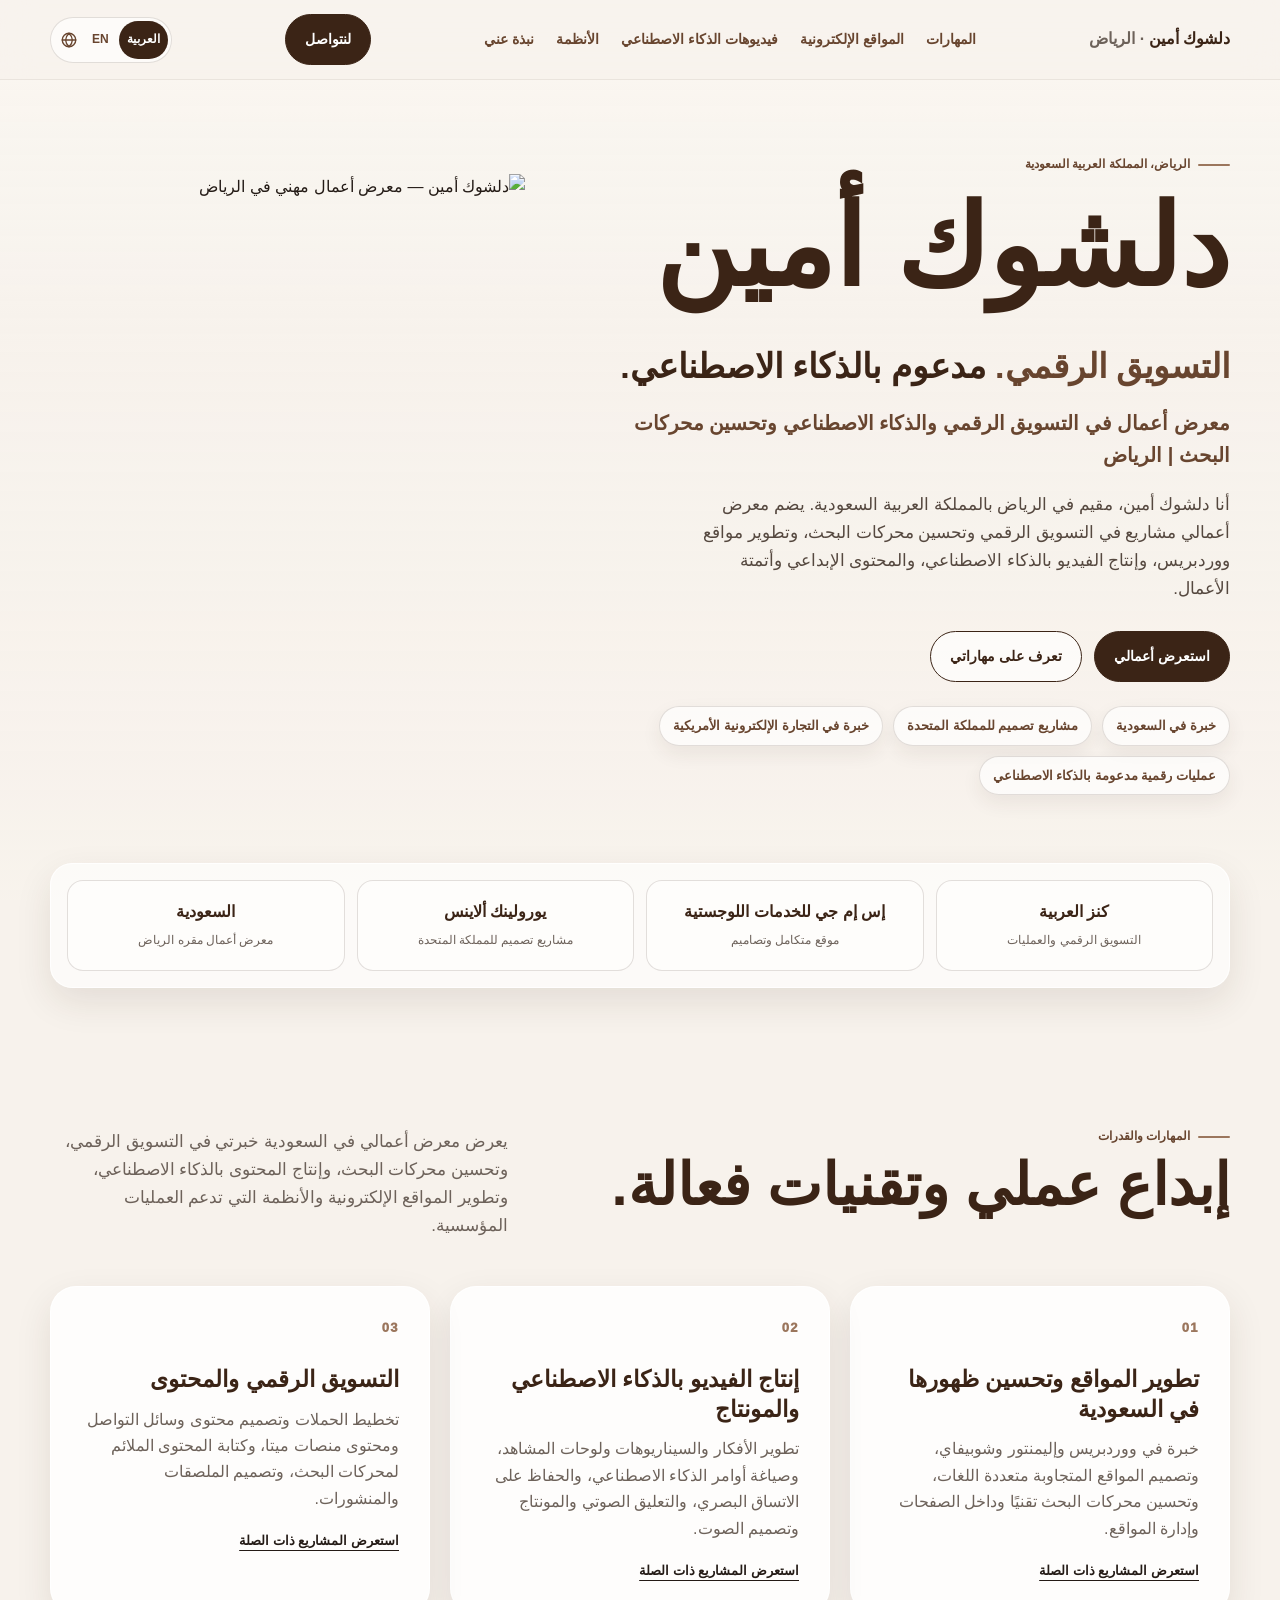
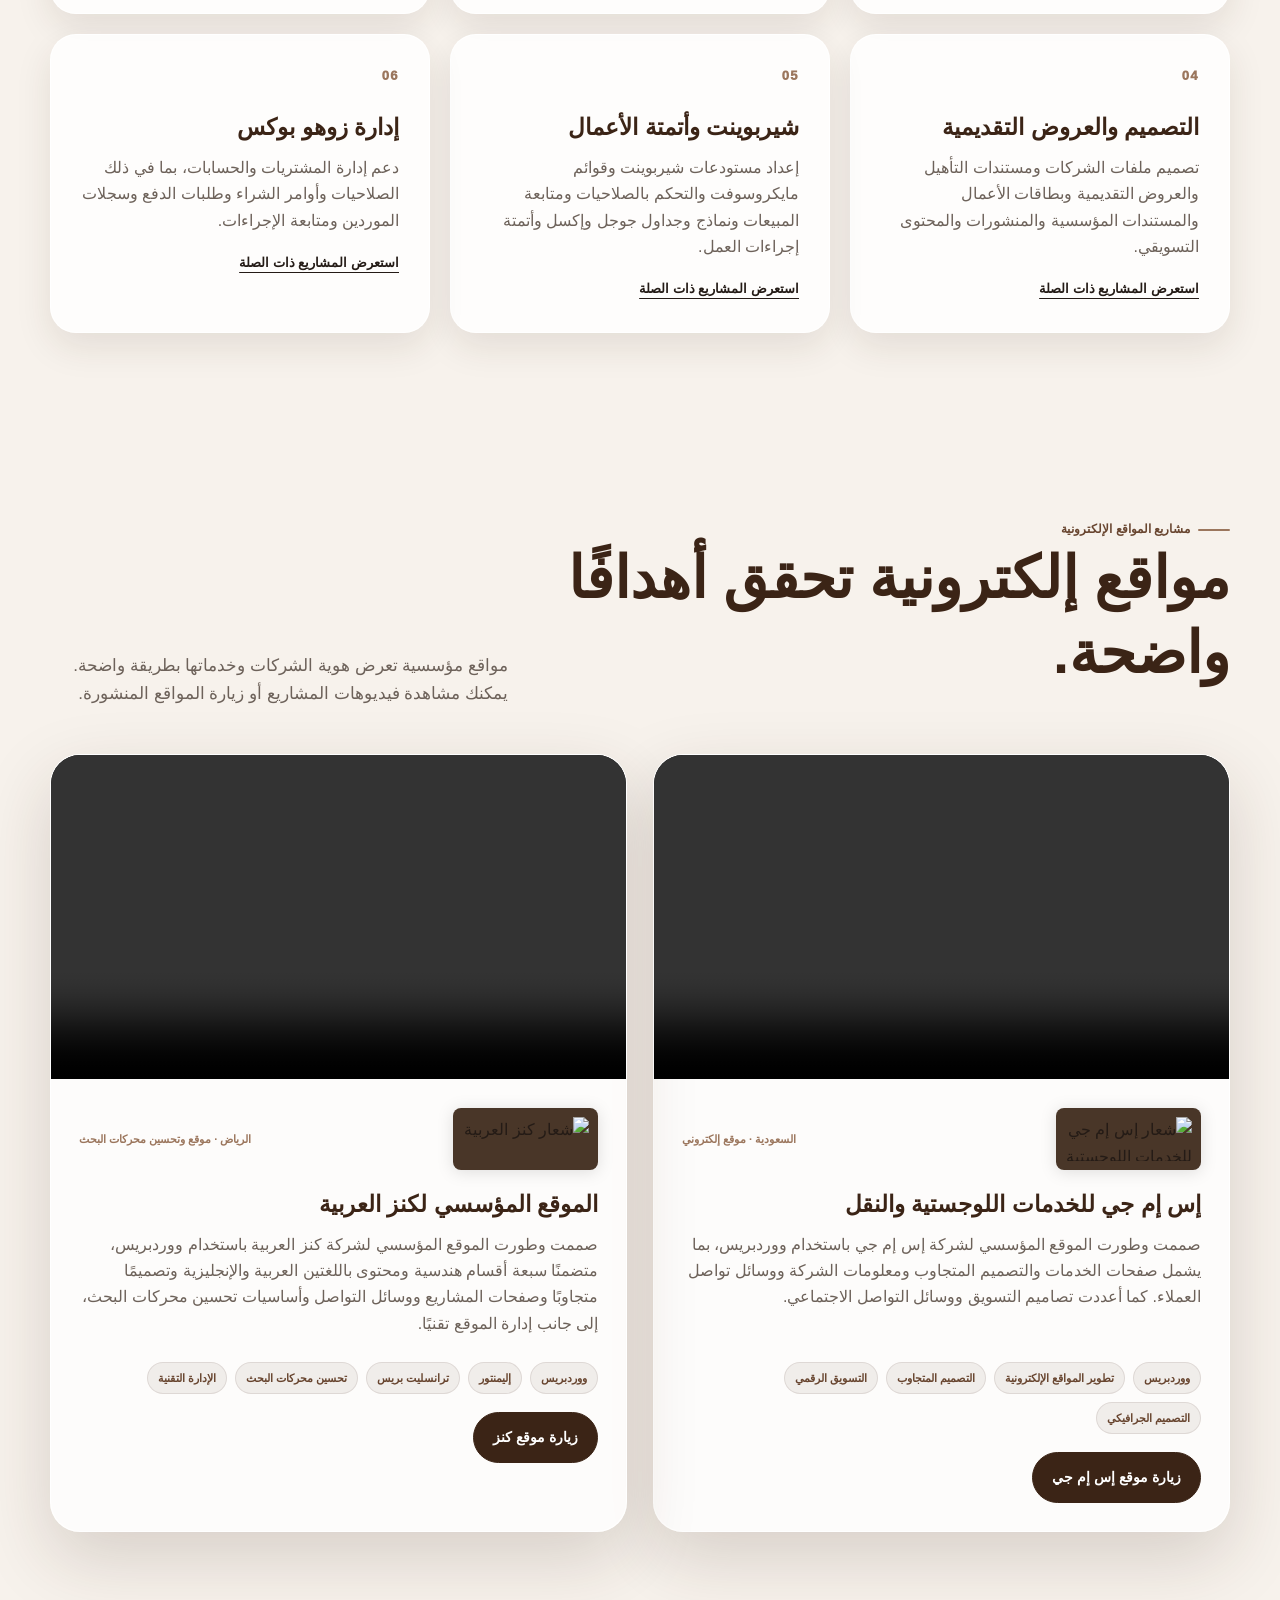
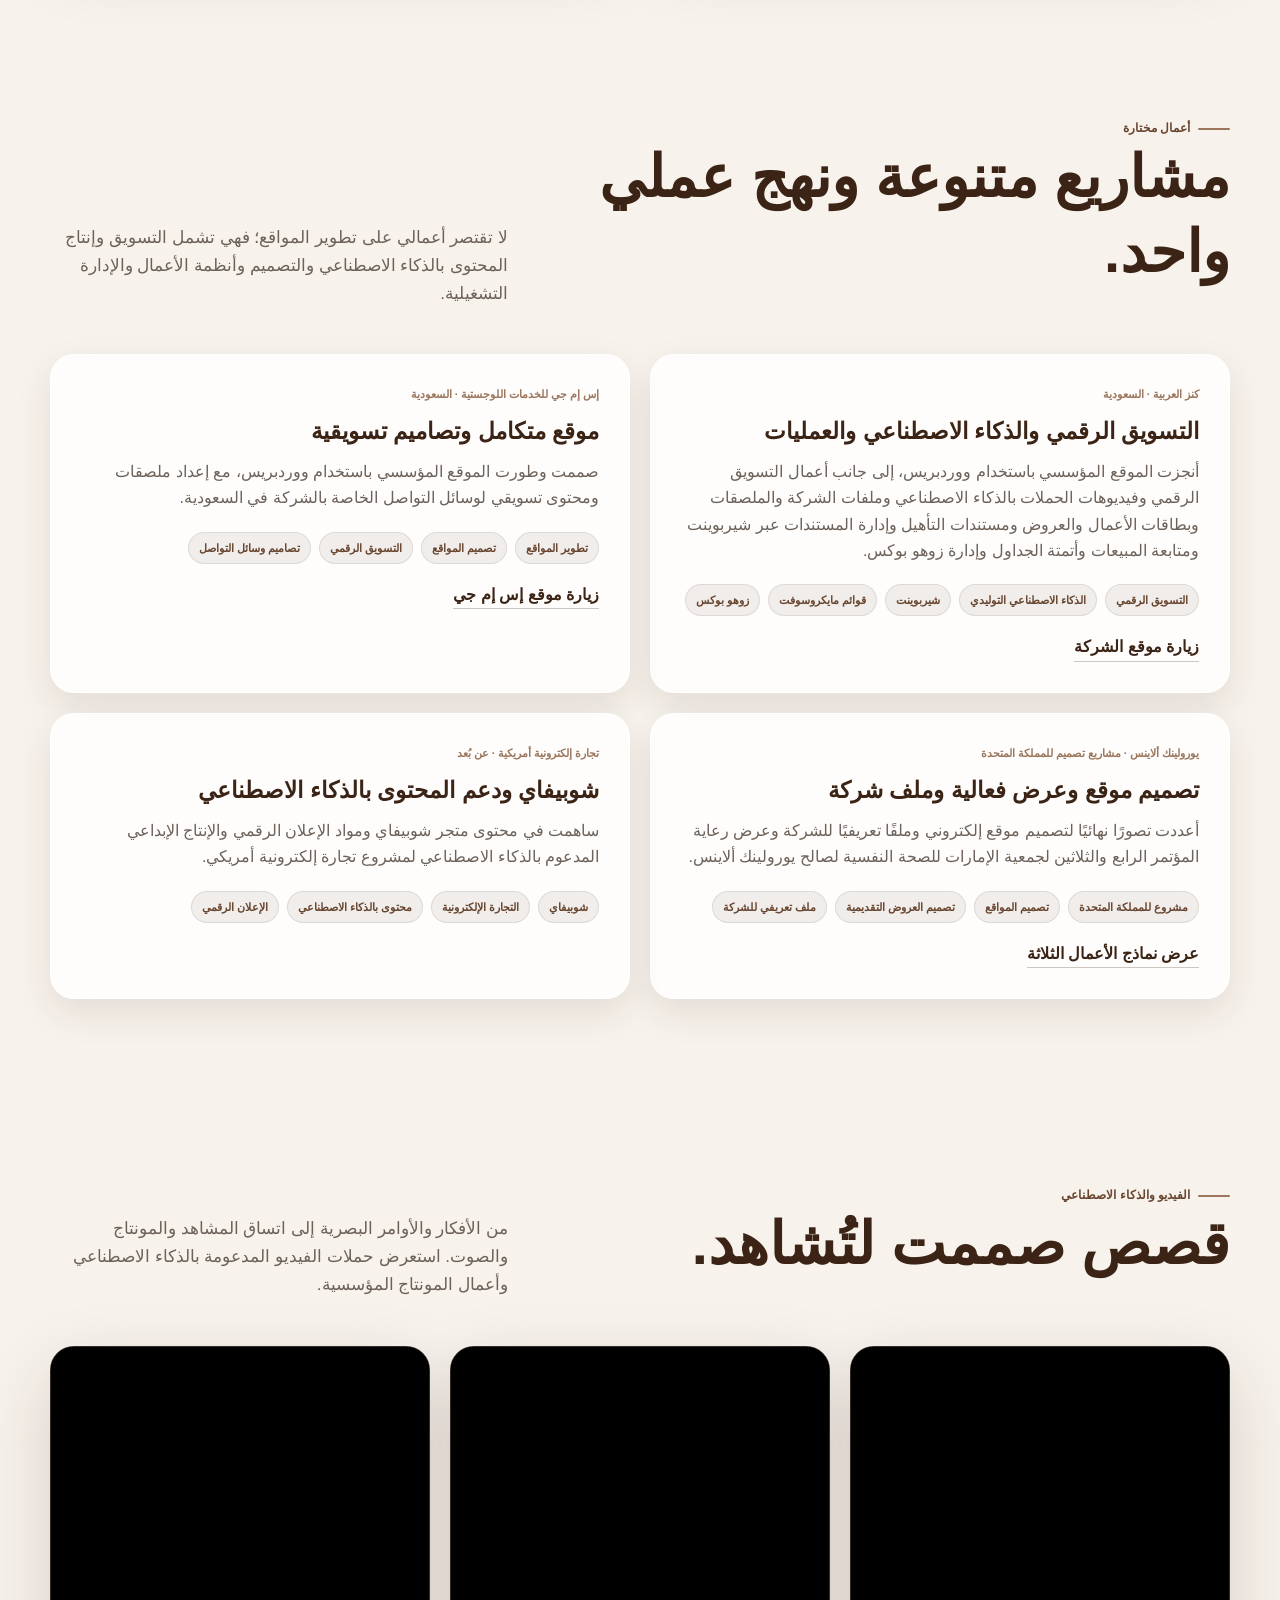
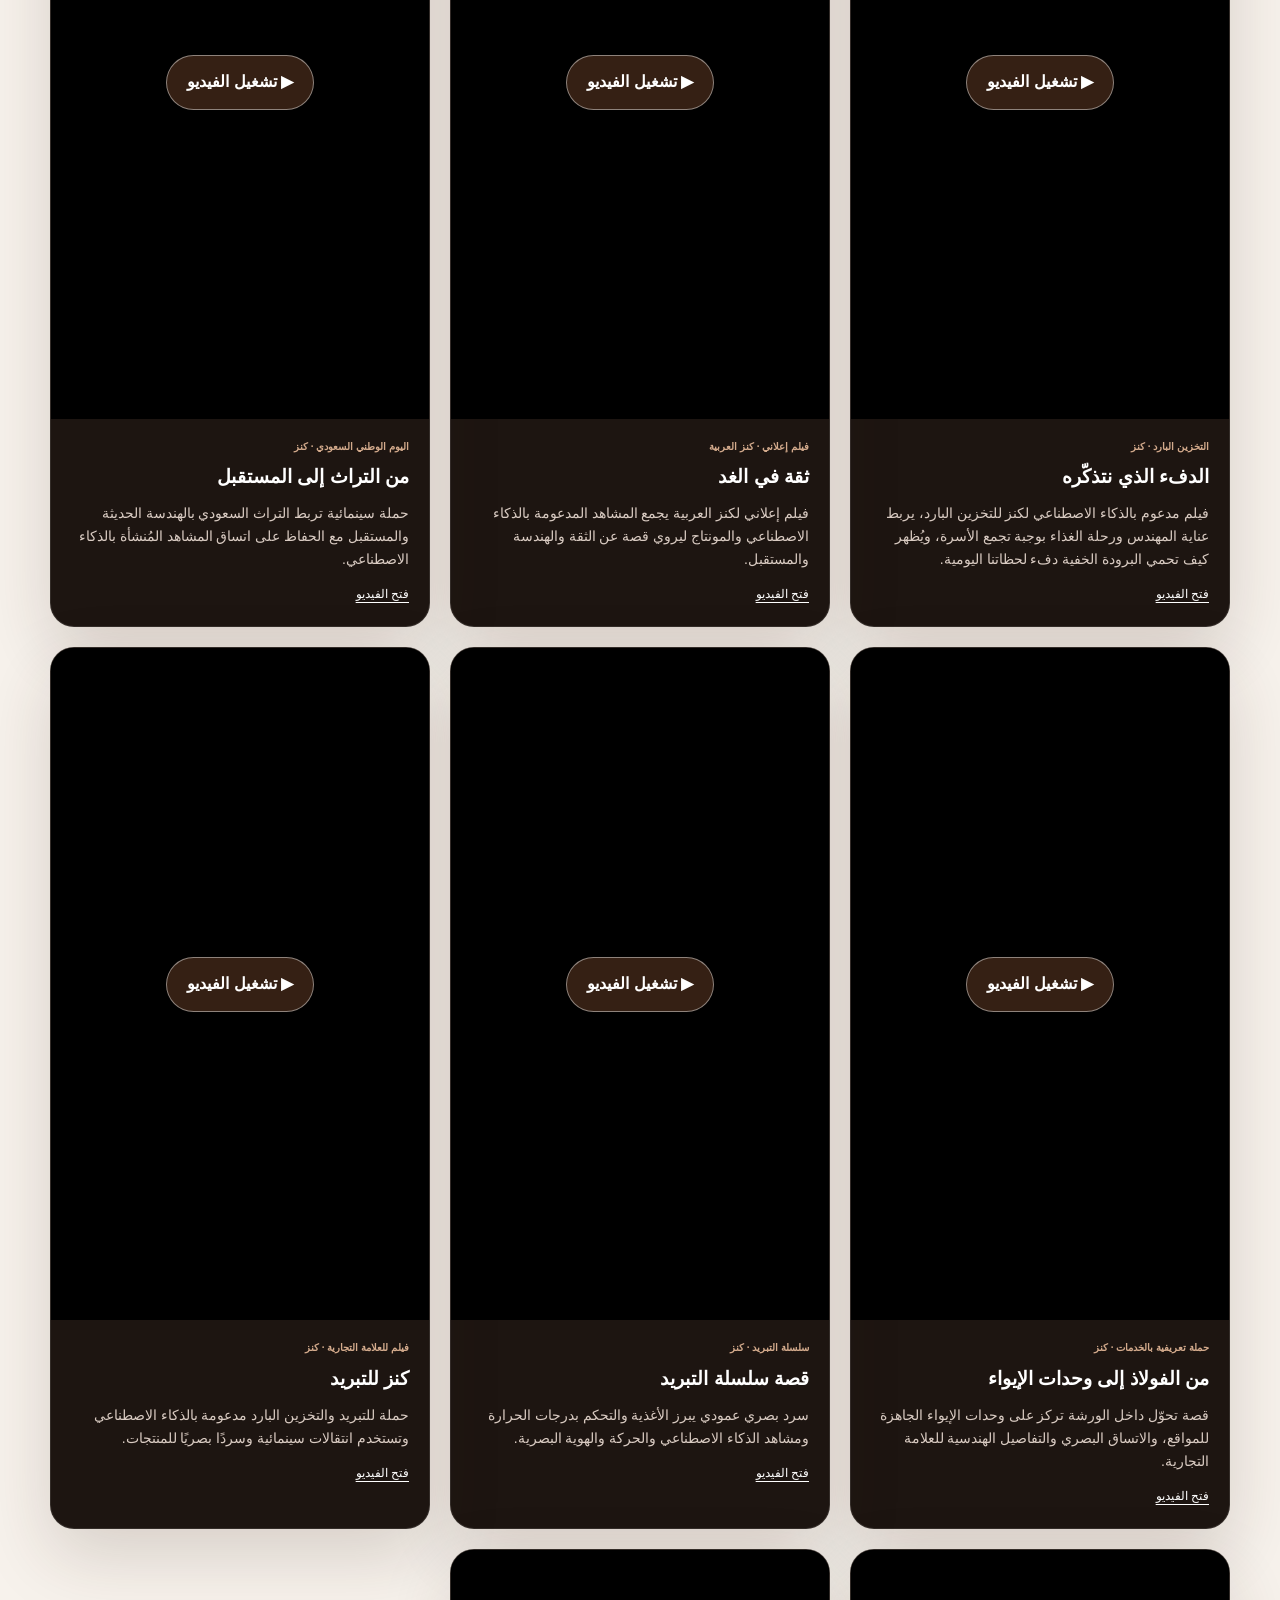
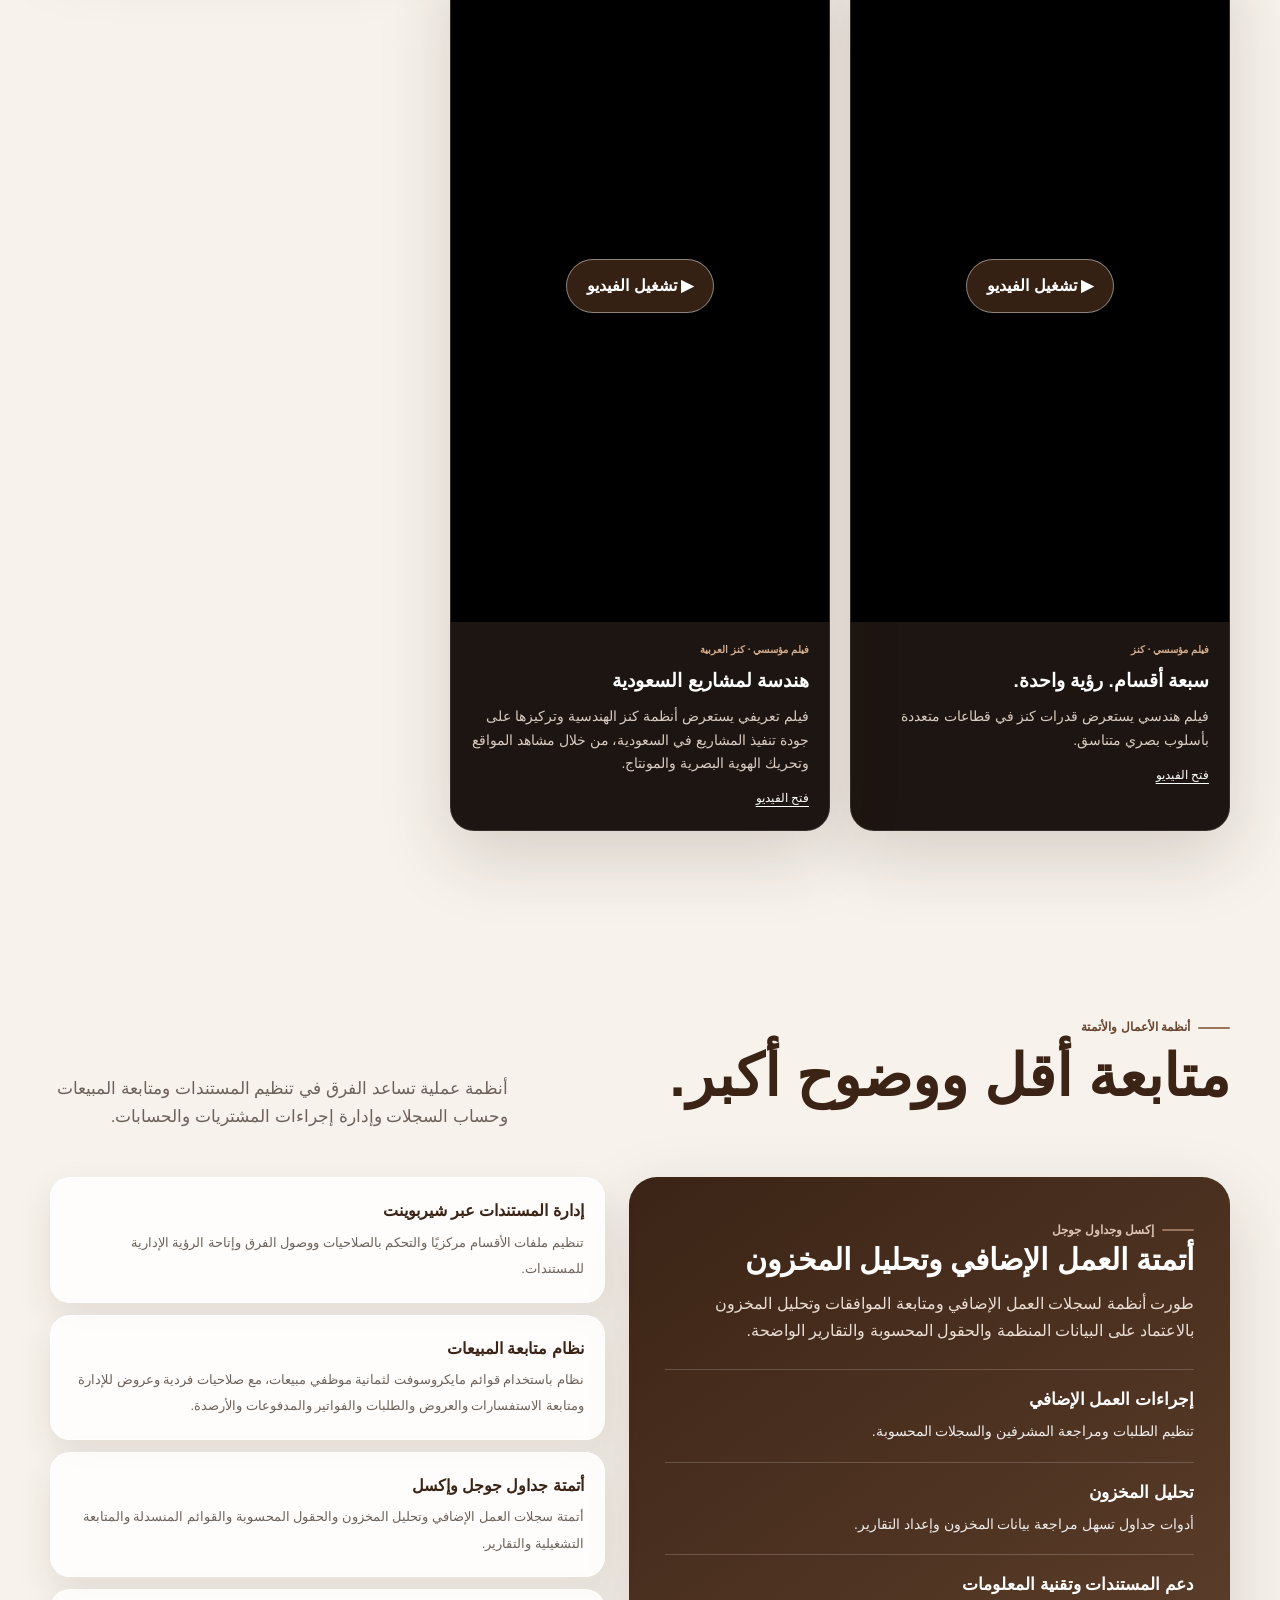
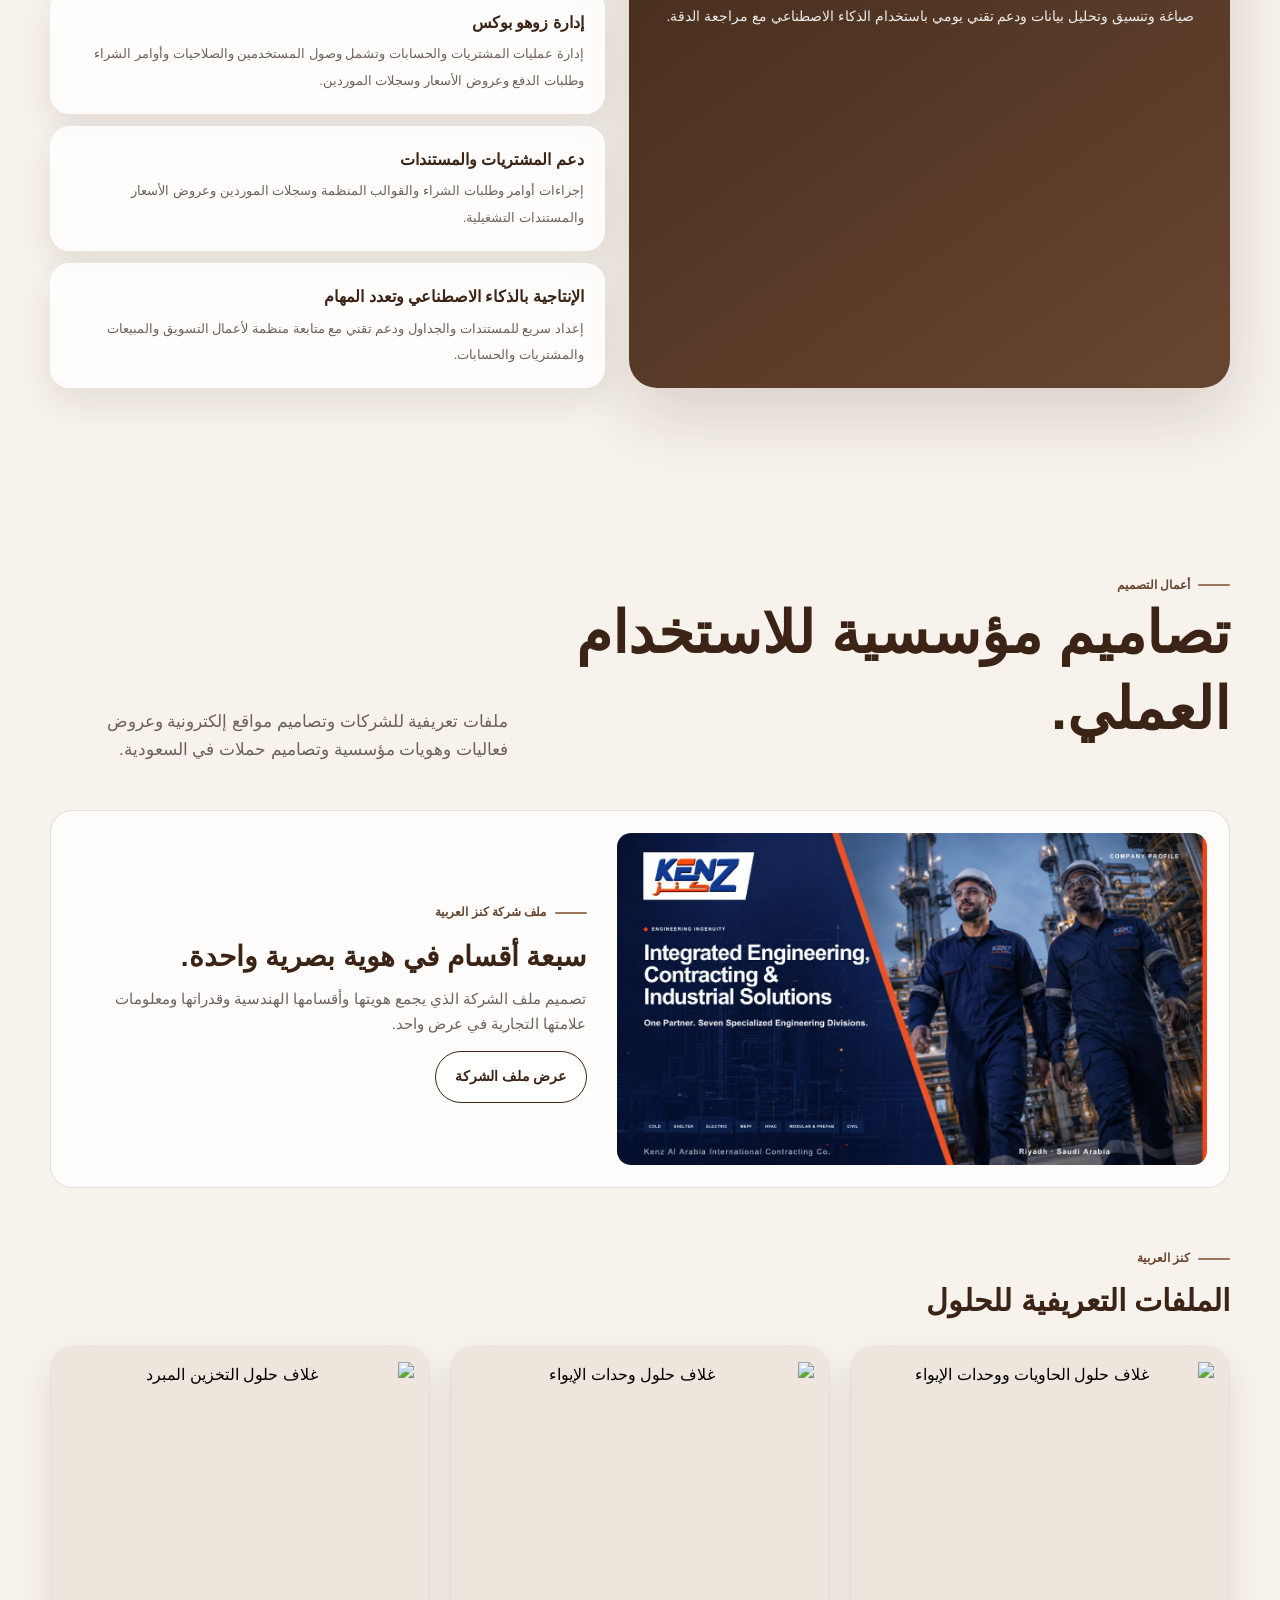
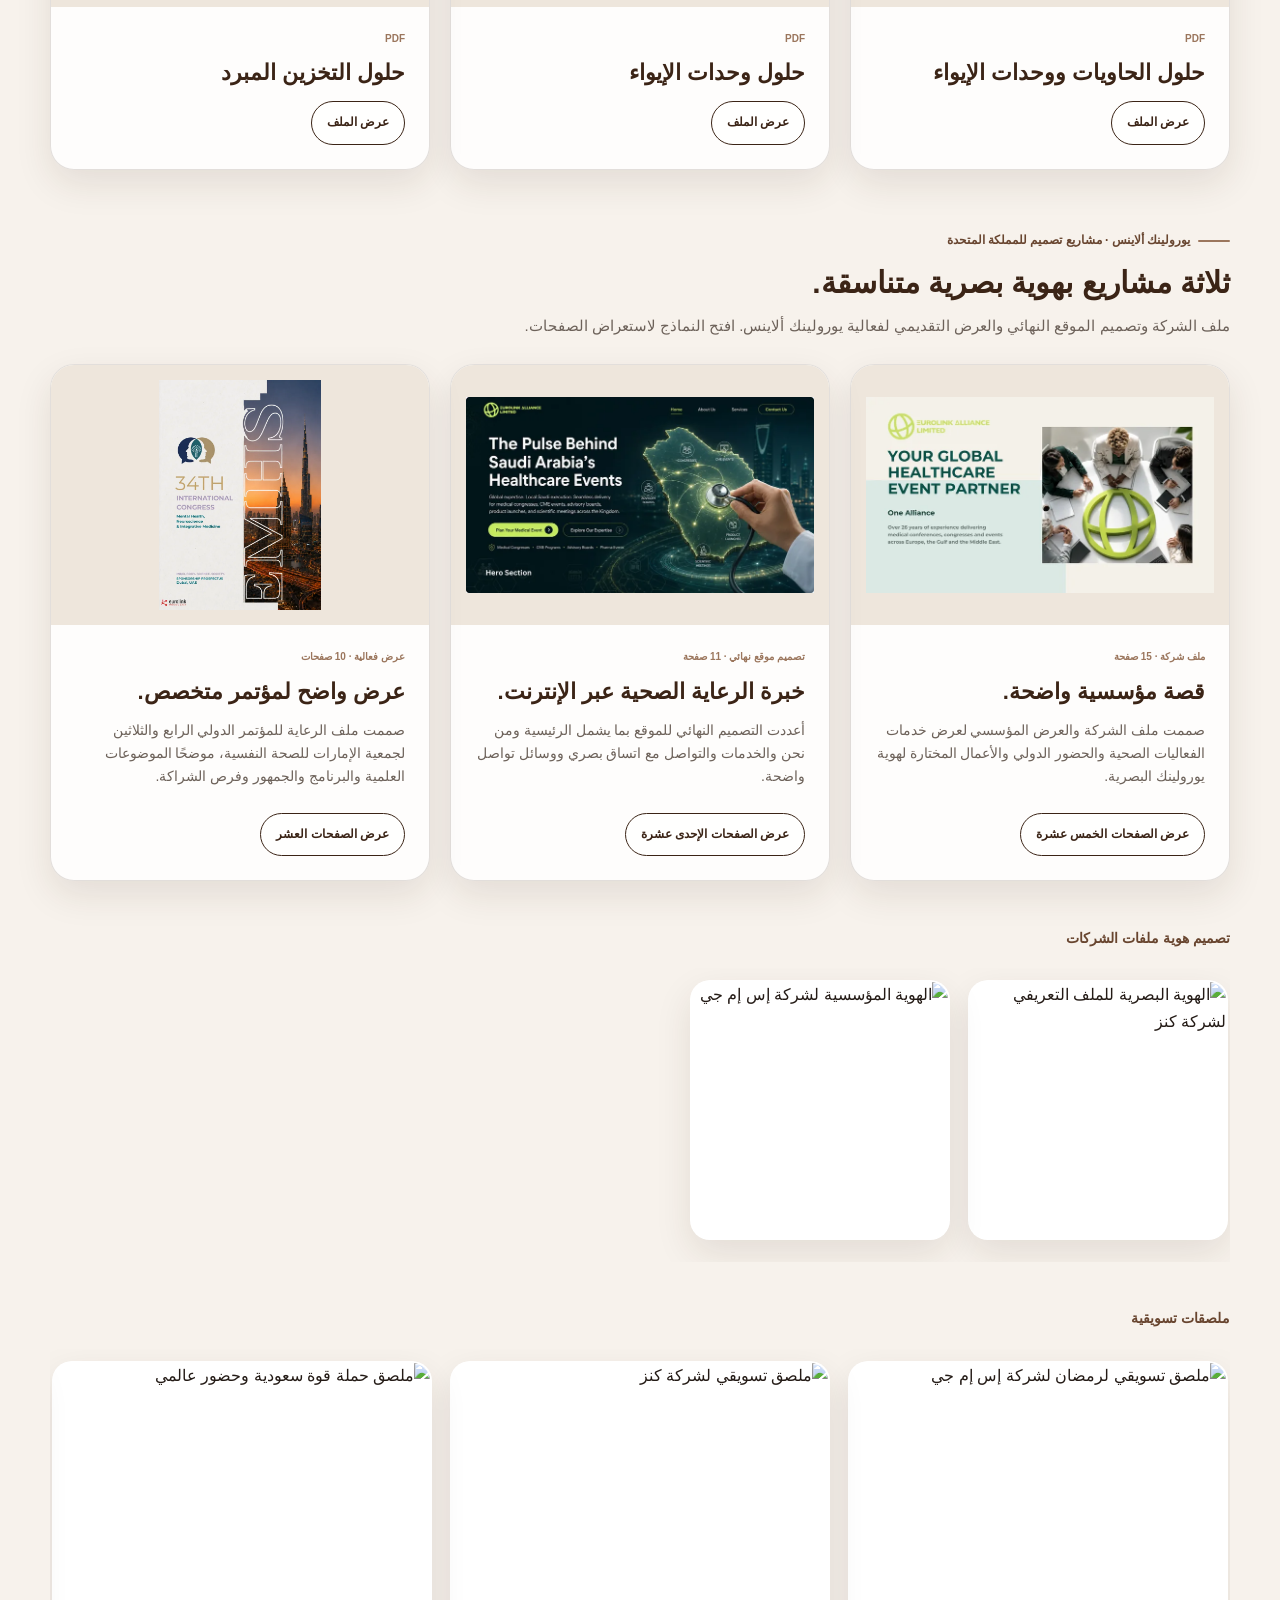
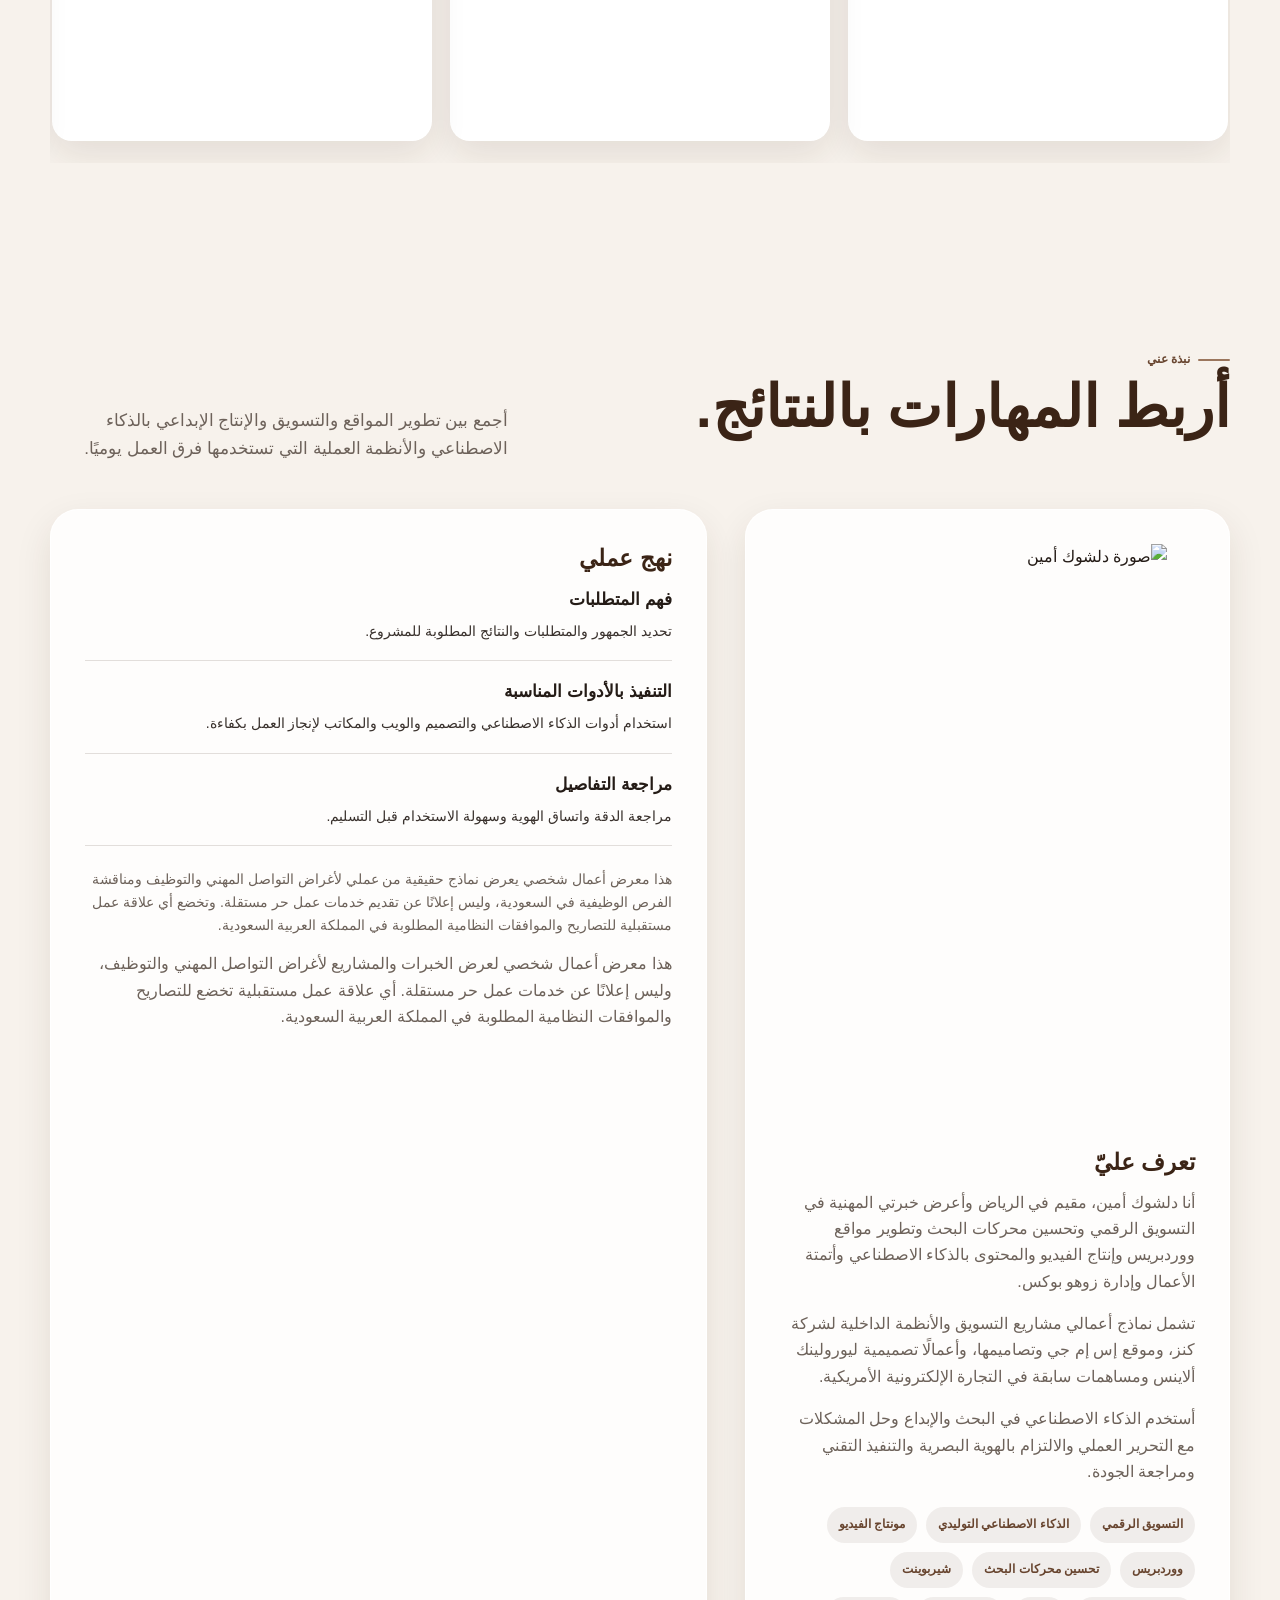
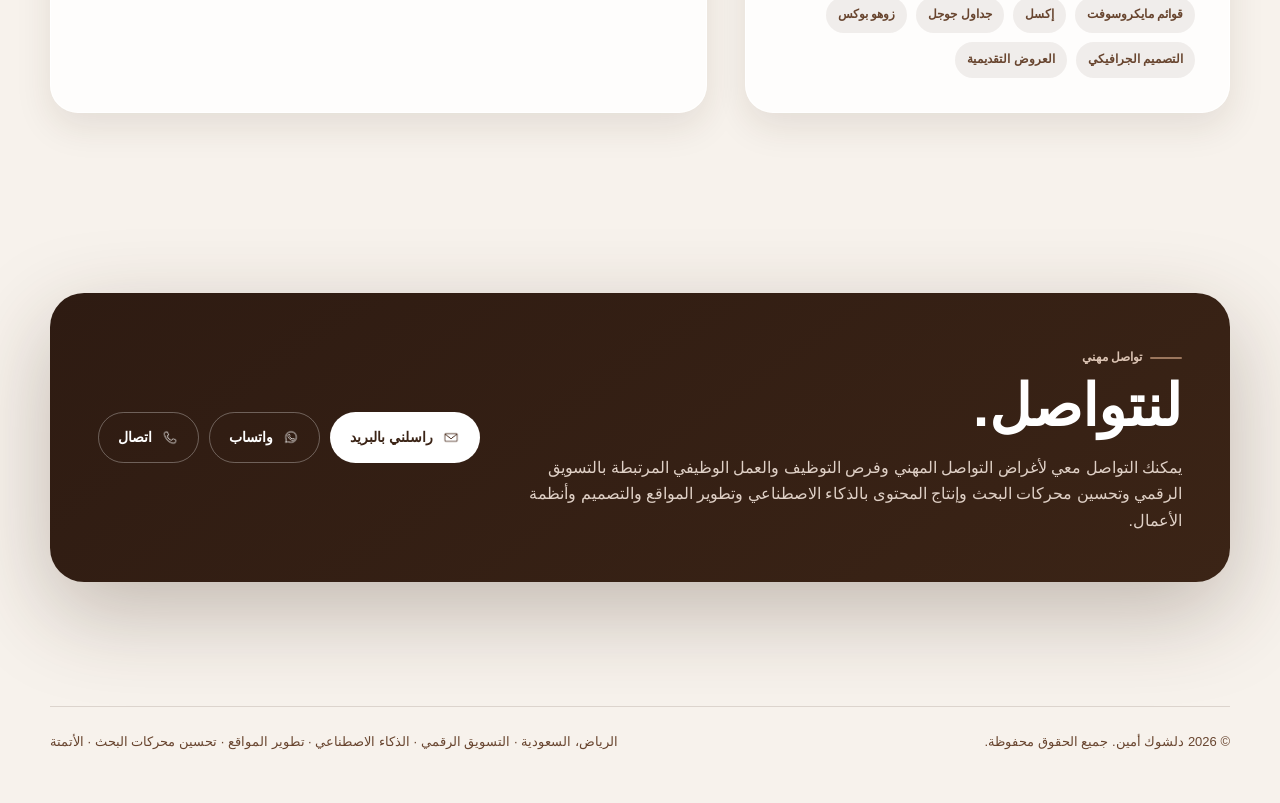
==== commit 3ee55bb6: "Remove the extra Open PDF link from the Cold Storage card in both languages" ====
--- a/ar/index.html
+++ b/ar/index.html
@@ -160,7 +160,7 @@
 <section class="section" id="design">
 <div class="container">
 <div class="head"><div><div class="eyebrow">أعمال التصميم</div><h2>تصاميم مؤسسية للاستخدام العملي.</h2></div><p>ملفات تعريفية للشركات وتصاميم مواقع إلكترونية وعروض فعاليات وهويات مؤسسية وتصاميم حملات في السعودية.</p></div><article class="profile-feature"><button class="profile-cover-button" type="button" data-document="kenz-company-profile" aria-label="فتح الملف التعريفي لشركة كنز العربية"><img alt="غلاف الملف التعريفي لشركة كنز من تصميم دلشوك أمين" height="731" loading="lazy" src="../assets/portfolio/images/kenz-company-profile-cover-designed-by-dilshook-amin-f6027c6e6b.webp" width="1300"/></button><div><span class="eyebrow">ملف شركة كنز العربية</span><h3>سبعة أقسام في هوية بصرية واحدة.</h3><p>تصميم ملف الشركة الذي يجمع هويتها وأقسامها الهندسية وقدراتها ومعلومات علامتها التجارية في عرض واحد.</p><button class="btn secondary" type="button" data-document="kenz-company-profile">عرض ملف الشركة</button></div></article>
-<section class="eurolink-work" id="kenz-division-profiles"><div class="sample-intro"><span class="eyebrow">كنز العربية</span><h3>الملفات التعريفية للحلول</h3></div><div class="sample-grid"><article class="sample-card"><button class="sample-cover" type="button" data-document="kenz-container-shelter" aria-label="فتح حلول الحاويات ووحدات الإيواء"><img src="https://www.kenzalarabia.com/wp-content/uploads/2026/11/Kenz-container-shelter-profile-4.jpg-scaled.webp" width="2560" height="1810" loading="lazy" decoding="async" alt="غلاف حلول الحاويات ووحدات الإيواء"/></button><div class="sample-copy"><div class="tag">PDF</div><h4>حلول الحاويات ووحدات الإيواء</h4><div class="sample-actions"><button class="btn secondary" type="button" data-document="kenz-container-shelter">عرض الملف</button></div></div></article><article class="sample-card"><button class="sample-cover" type="button" data-document="kenz-shelter" aria-label="فتح حلول وحدات الإيواء"><img src="https://www.kenzalarabia.com/wp-content/uploads/2026/11/KENZ_Shelter_Profile_28_Pages.pptx-8.jpg-scaled.webp" width="2560" height="1810" loading="lazy" decoding="async" alt="غلاف حلول وحدات الإيواء"/></button><div class="sample-copy"><div class="tag">PDF</div><h4>حلول وحدات الإيواء</h4><div class="sample-actions"><button class="btn secondary" type="button" data-document="kenz-shelter">عرض الملف</button></div></div></article><article class="sample-card"><button class="sample-cover" type="button" data-document="kenz-cold-storage" aria-label="فتح حلول التخزين المبرد"><img src="https://www.kenzalarabia.com/wp-content/uploads/2026/11/KENZ-Cold-Storage-Solutions-10.jpg-scaled.webp" width="2560" height="1810" loading="lazy" decoding="async" alt="غلاف حلول التخزين المبرد"/></button><div class="sample-copy"><div class="tag">PDF</div><h4>حلول التخزين المبرد</h4><div class="sample-actions"><button class="btn secondary" type="button" data-document="kenz-cold-storage">عرض الملف</button><a class="service-more" href="https://www.kenzalarabia.com/wp-content/uploads/2026/11/KENZ_Cold_Storage_Solutions_Optimized.pdf" target="_blank" rel="noopener noreferrer">فتح ملف PDF</a></div></div></article></div></section>
+<section class="eurolink-work" id="kenz-division-profiles"><div class="sample-intro"><span class="eyebrow">كنز العربية</span><h3>الملفات التعريفية للحلول</h3></div><div class="sample-grid"><article class="sample-card"><button class="sample-cover" type="button" data-document="kenz-container-shelter" aria-label="فتح حلول الحاويات ووحدات الإيواء"><img src="https://www.kenzalarabia.com/wp-content/uploads/2026/11/Kenz-container-shelter-profile-4.jpg-scaled.webp" width="2560" height="1810" loading="lazy" decoding="async" alt="غلاف حلول الحاويات ووحدات الإيواء"/></button><div class="sample-copy"><div class="tag">PDF</div><h4>حلول الحاويات ووحدات الإيواء</h4><div class="sample-actions"><button class="btn secondary" type="button" data-document="kenz-container-shelter">عرض الملف</button></div></div></article><article class="sample-card"><button class="sample-cover" type="button" data-document="kenz-shelter" aria-label="فتح حلول وحدات الإيواء"><img src="https://www.kenzalarabia.com/wp-content/uploads/2026/11/KENZ_Shelter_Profile_28_Pages.pptx-8.jpg-scaled.webp" width="2560" height="1810" loading="lazy" decoding="async" alt="غلاف حلول وحدات الإيواء"/></button><div class="sample-copy"><div class="tag">PDF</div><h4>حلول وحدات الإيواء</h4><div class="sample-actions"><button class="btn secondary" type="button" data-document="kenz-shelter">عرض الملف</button></div></div></article><article class="sample-card"><button class="sample-cover" type="button" data-document="kenz-cold-storage" aria-label="فتح حلول التخزين المبرد"><img src="https://www.kenzalarabia.com/wp-content/uploads/2026/11/KENZ-Cold-Storage-Solutions-10.jpg-scaled.webp" width="2560" height="1810" loading="lazy" decoding="async" alt="غلاف حلول التخزين المبرد"/></button><div class="sample-copy"><div class="tag">PDF</div><h4>حلول التخزين المبرد</h4><div class="sample-actions"><button class="btn secondary" type="button" data-document="kenz-cold-storage">عرض الملف</button></div></div></article></div></section>
 <div class="eurolink-work" id="eurolink"><div class="sample-intro"><span class="eyebrow">يورولينك ألاينس · مشاريع تصميم للمملكة المتحدة</span><h3>ثلاثة مشاريع بهوية بصرية متناسقة.</h3><p>ملف الشركة وتصميم الموقع النهائي والعرض التقديمي لفعالية يورولينك ألاينس. افتح النماذج لاستعراض الصفحات.</p></div><div class="sample-grid"><article class="sample-card"><button class="sample-cover" type="button" data-document="company-profile" aria-label="تصفح الملف التعريفي ليورولينك ألاينس، خمس عشرة صفحة"><img src="../assets/portfolio/images/eurolink-alliance-company-profile-cover-designed-by-dilshook-ami-67b39d60c8.webp" width="720" height="405" loading="lazy" decoding="async" alt="غلاف الملف التعريفي ليورولينك ألاينس من تصميم دلشوك أمين"/></button><div class="sample-copy"><div class="tag">ملف شركة · 15 صفحة</div><h4>قصة مؤسسية واضحة.</h4><p>صممت ملف الشركة والعرض المؤسسي لعرض خدمات الفعاليات الصحية والحضور الدولي والأعمال المختارة لهوية يورولينك البصرية.</p><div class="sample-actions"><button class="btn secondary" type="button" data-document="company-profile">عرض الصفحات الخمس عشرة </button></div></div></article><article class="sample-card"><button class="sample-cover" type="button" data-document="website-design" aria-label="تصفح التصميم النهائي لموقع يورولينك، إحدى عشرة صفحة"><img src="../assets/portfolio/images/eurolink-finalized-website-design-concept-cover-designed-by-dils-73f488c57d.webp" width="720" height="405" loading="lazy" decoding="async" alt="غلاف التصميم النهائي لموقع يورولينك من تصميم دلشوك أمين"/></button><div class="sample-copy"><div class="tag">تصميم موقع نهائي · 11 صفحة</div><h4>خبرة الرعاية الصحية عبر الإنترنت.</h4><p>أعددت التصميم النهائي للموقع بما يشمل الرئيسية ومن نحن والخدمات والتواصل مع اتساق بصري ووسائل تواصل واضحة.</p><div class="sample-actions"><button class="btn secondary" type="button" data-document="website-design">عرض الصفحات الإحدى عشرة </button></div></div></article><article class="sample-card"><button class="sample-cover" type="button" data-document="emhs-prospectus" aria-label="تصفح عرض رعاية المؤتمر الرابع والثلاثين لجمعية الإمارات للصحة النفسية، عشر صفحات"><img src="../assets/portfolio/images/34th-emhs-congress-sponsorship-prospectus-cover-designed-by-dils-778afb8ea4.webp" width="608" height="860" loading="lazy" decoding="async" alt="غلاف عرض رعاية المؤتمر الرابع والثلاثين لجمعية الإمارات للصحة النفسية من تصميم دلشوك أمين"/></button><div class="sample-copy"><div class="tag">عرض فعالية · 10 صفحات</div><h4>عرض واضح لمؤتمر متخصص.</h4><p>صممت ملف الرعاية للمؤتمر الدولي الرابع والثلاثين لجمعية الإمارات للصحة النفسية، موضحًا الموضوعات العلمية والبرنامج والجمهور وفرص الشراكة.</p><div class="sample-actions"><button class="btn secondary" type="button" data-document="emhs-prospectus">عرض الصفحات العشر </button></div></div></article></div></div>
 <div class="subhead">تصميم هوية ملفات الشركات</div>
 <div aria-label="معرض نماذج التصميم" class="design-scroll profiles" role="region" tabindex="0">
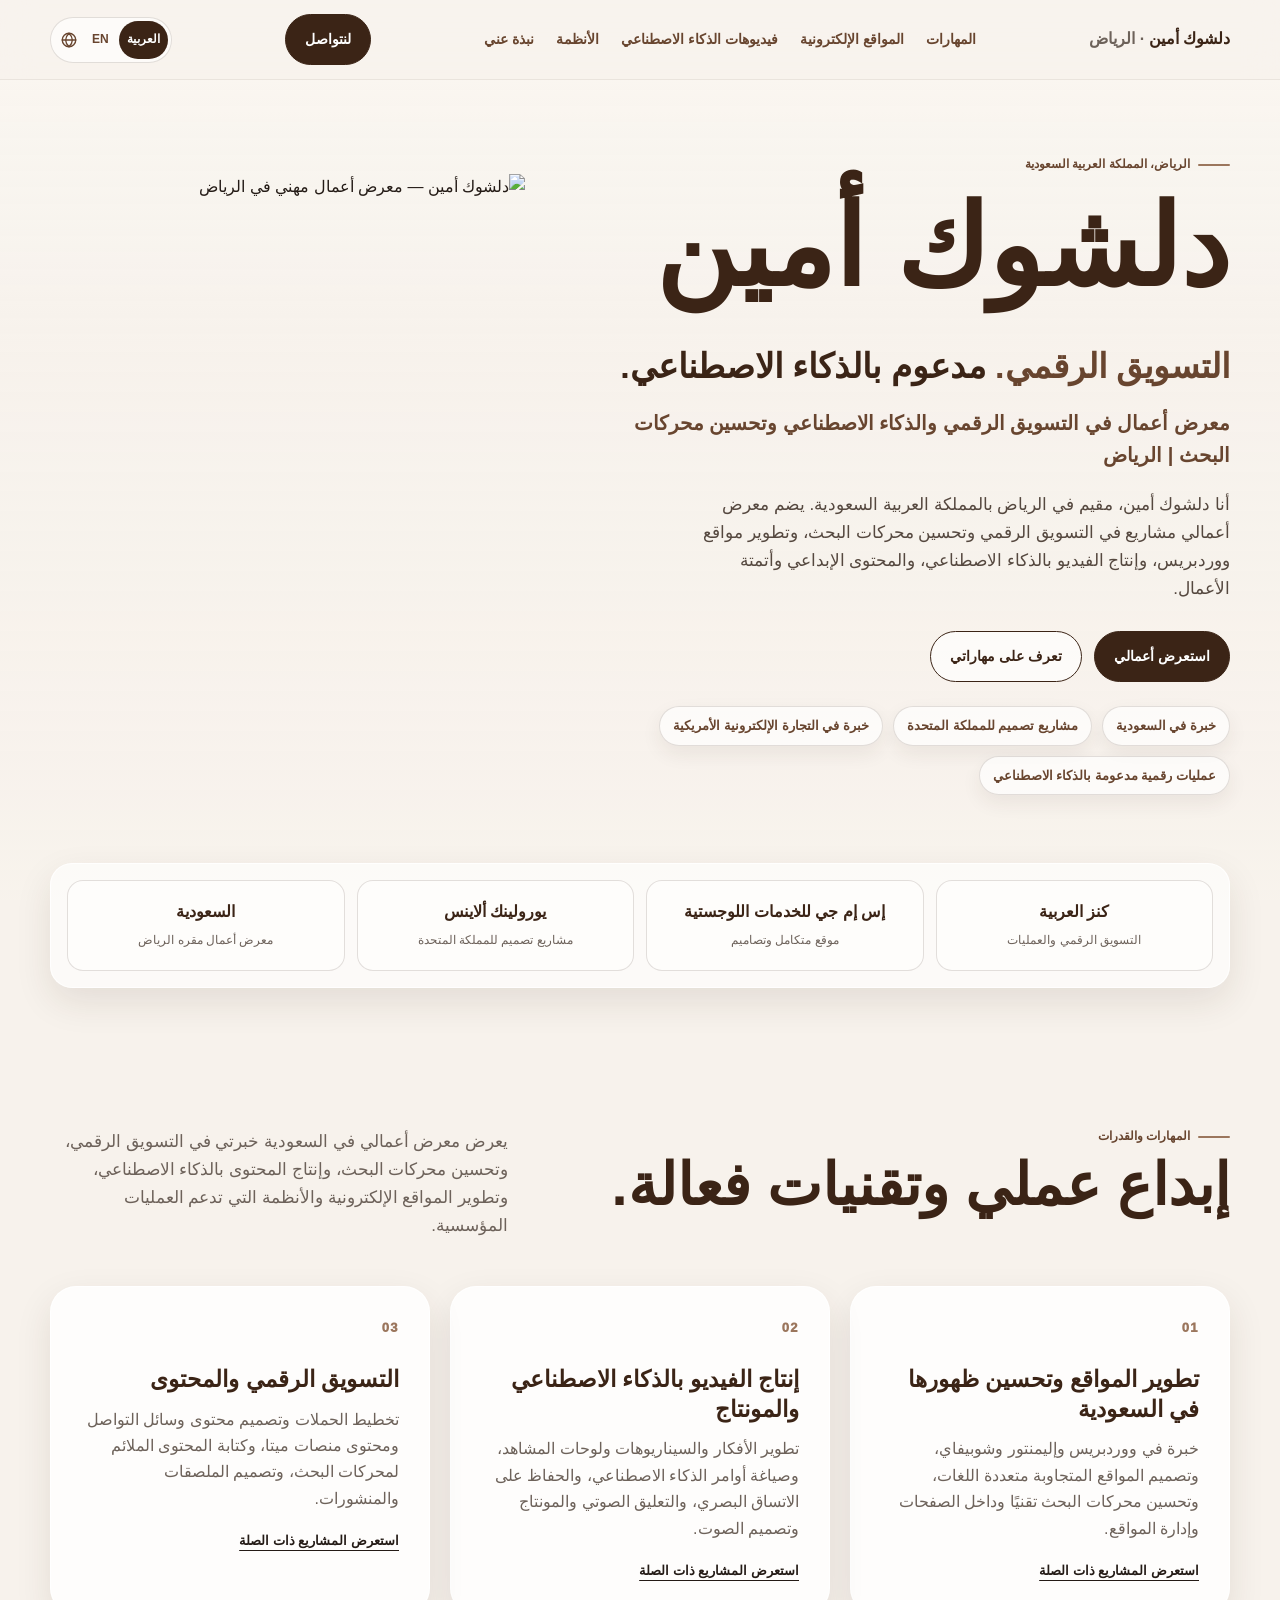
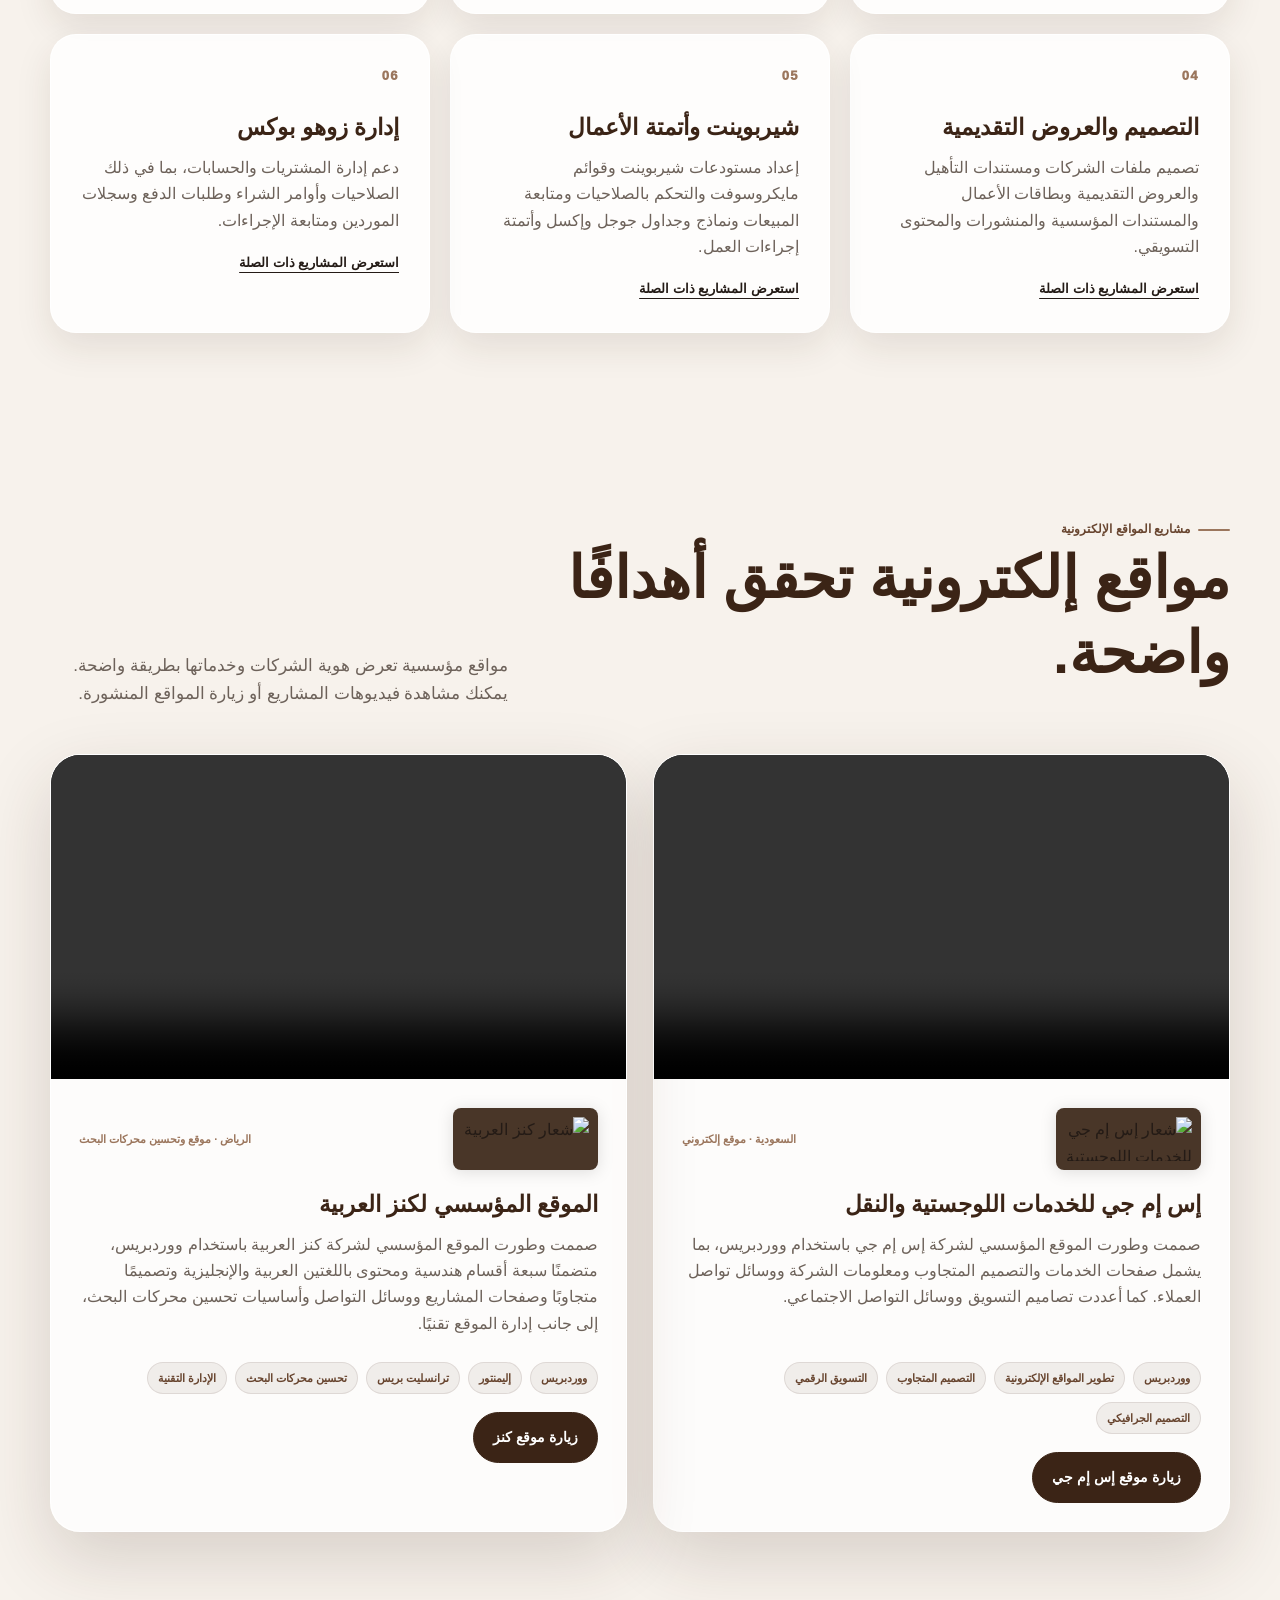
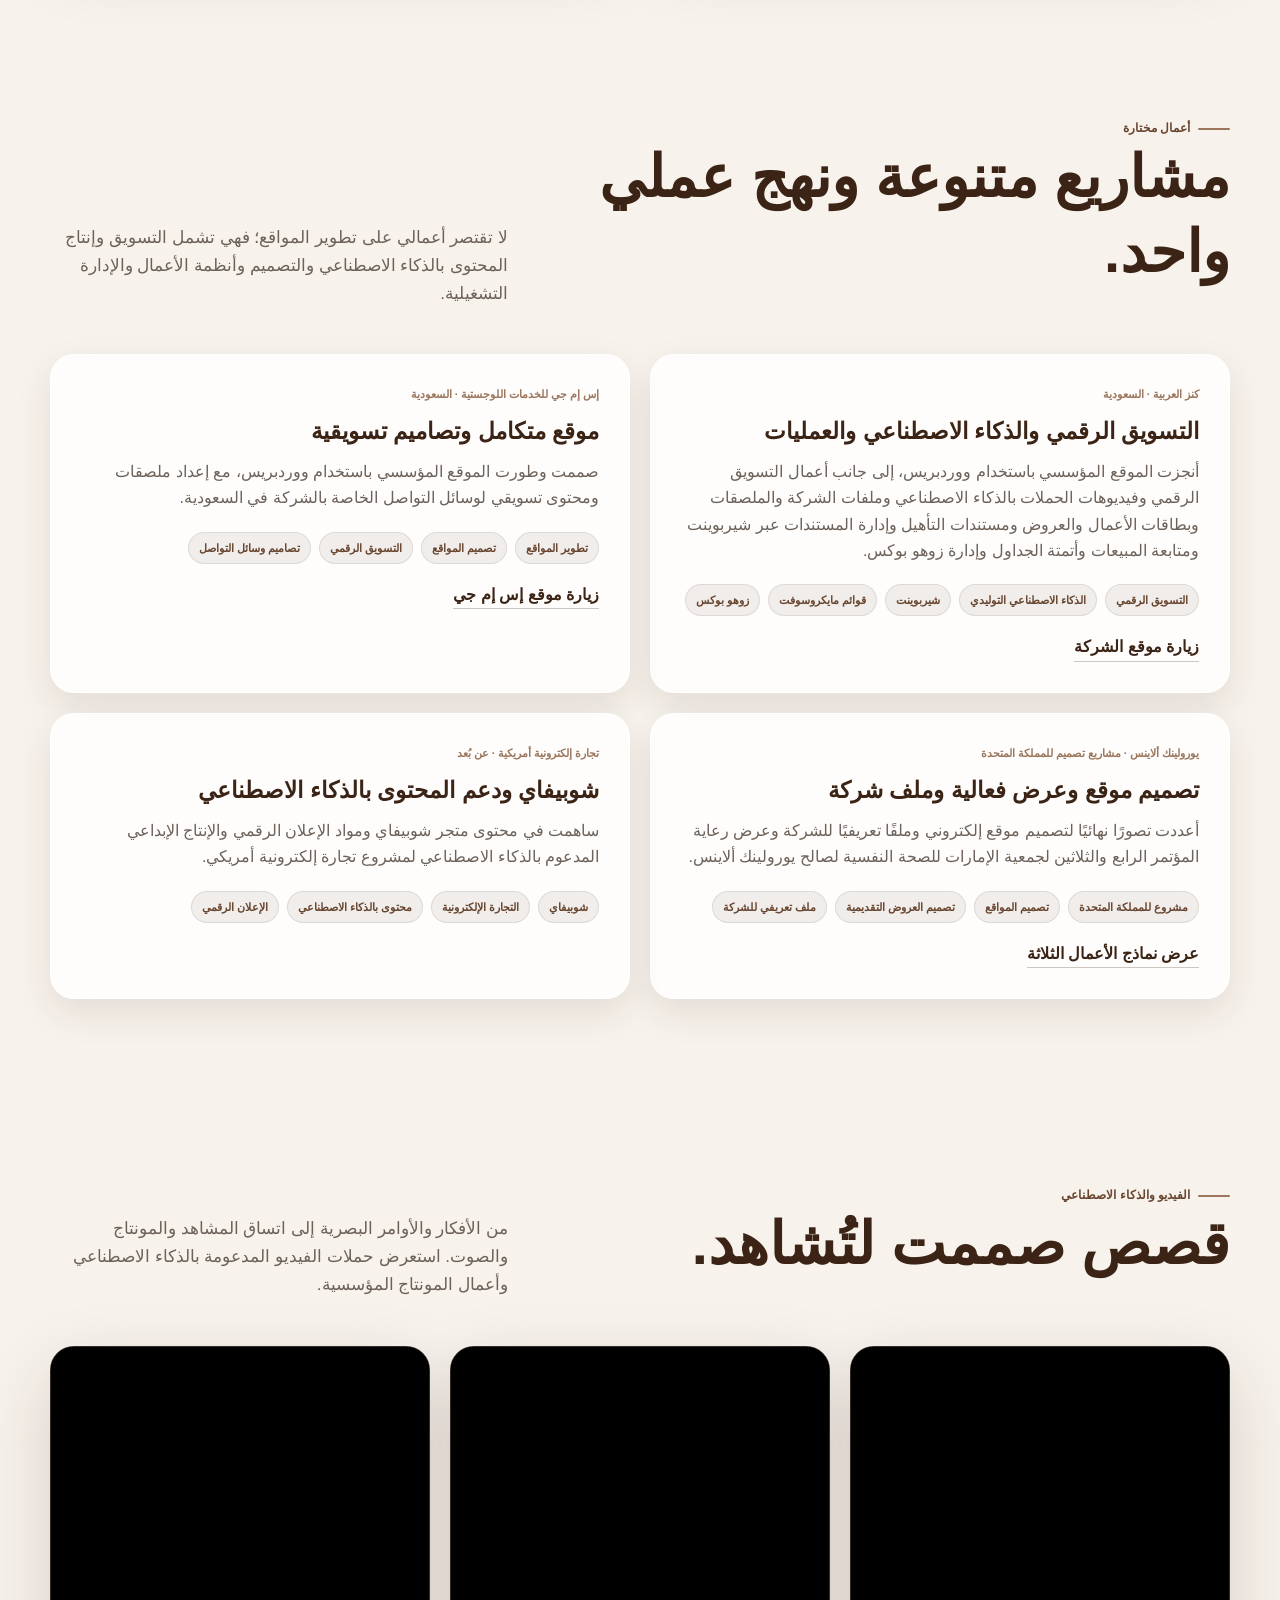
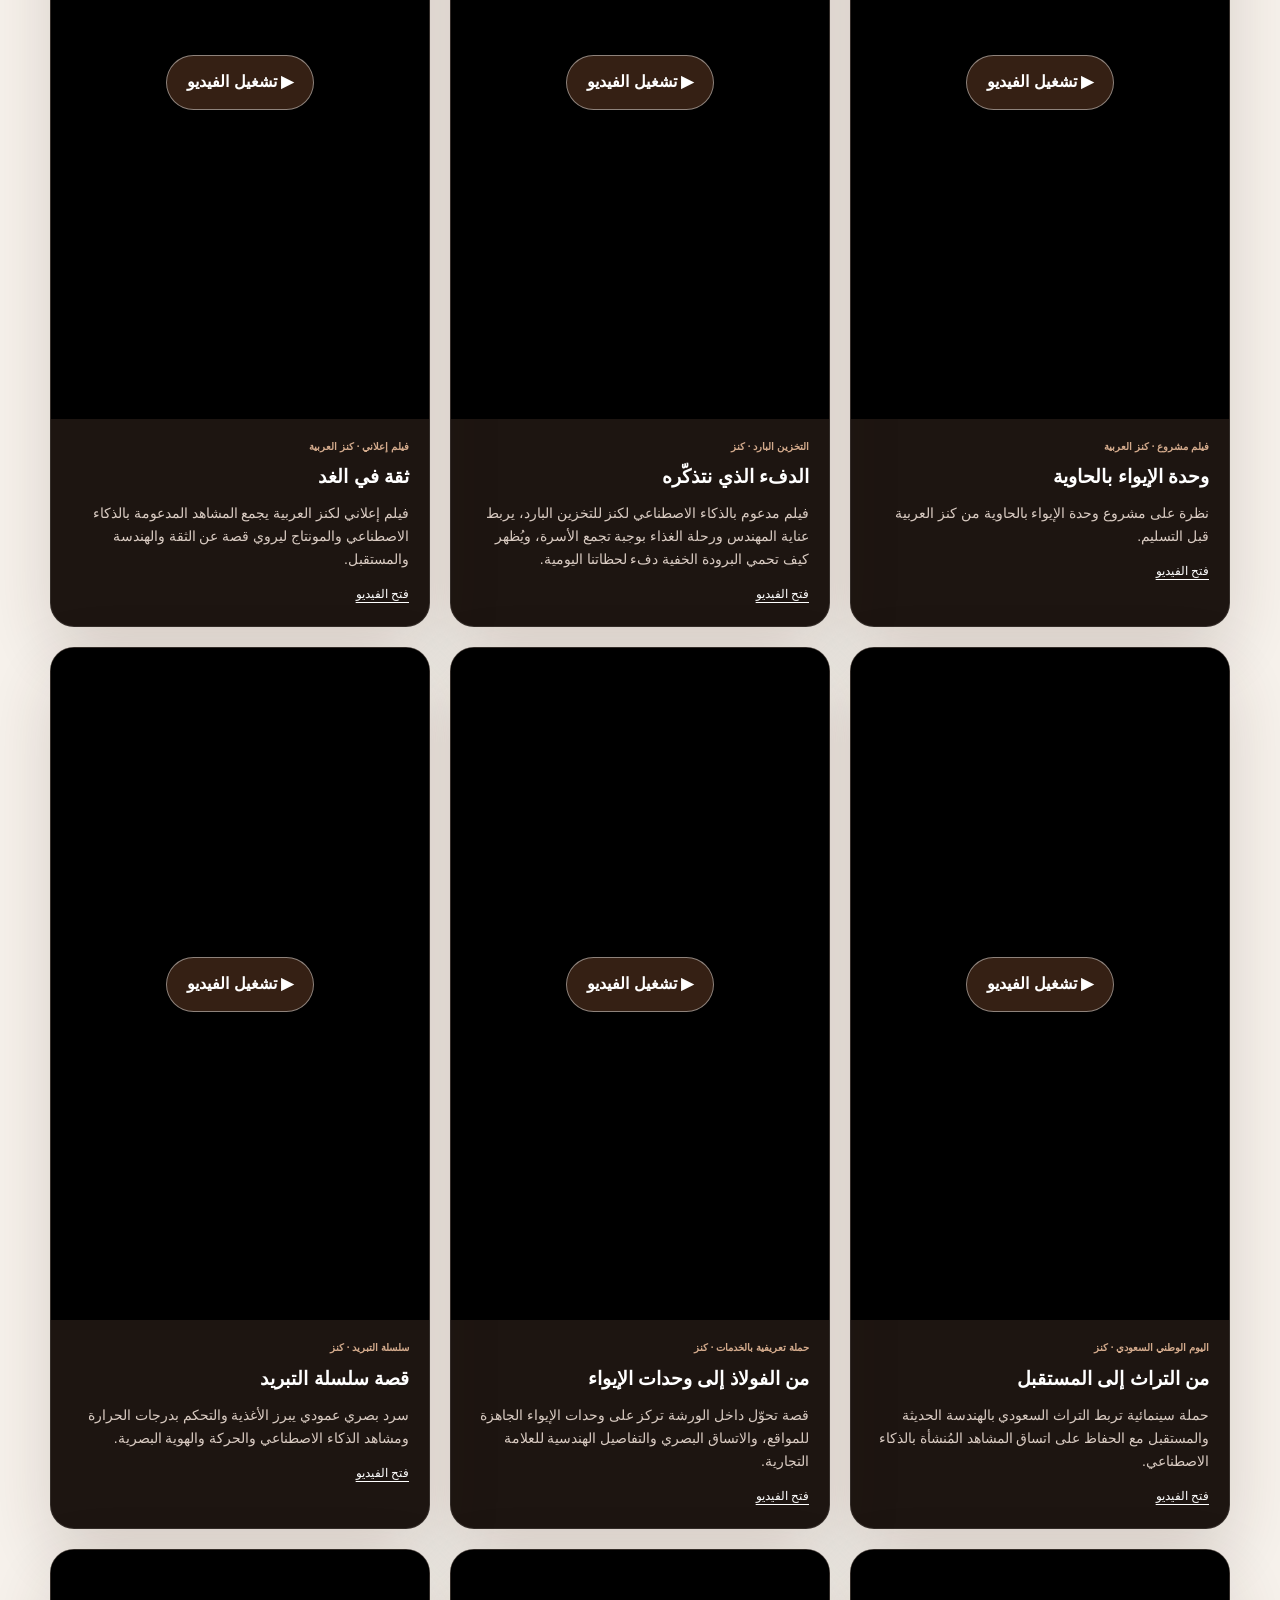
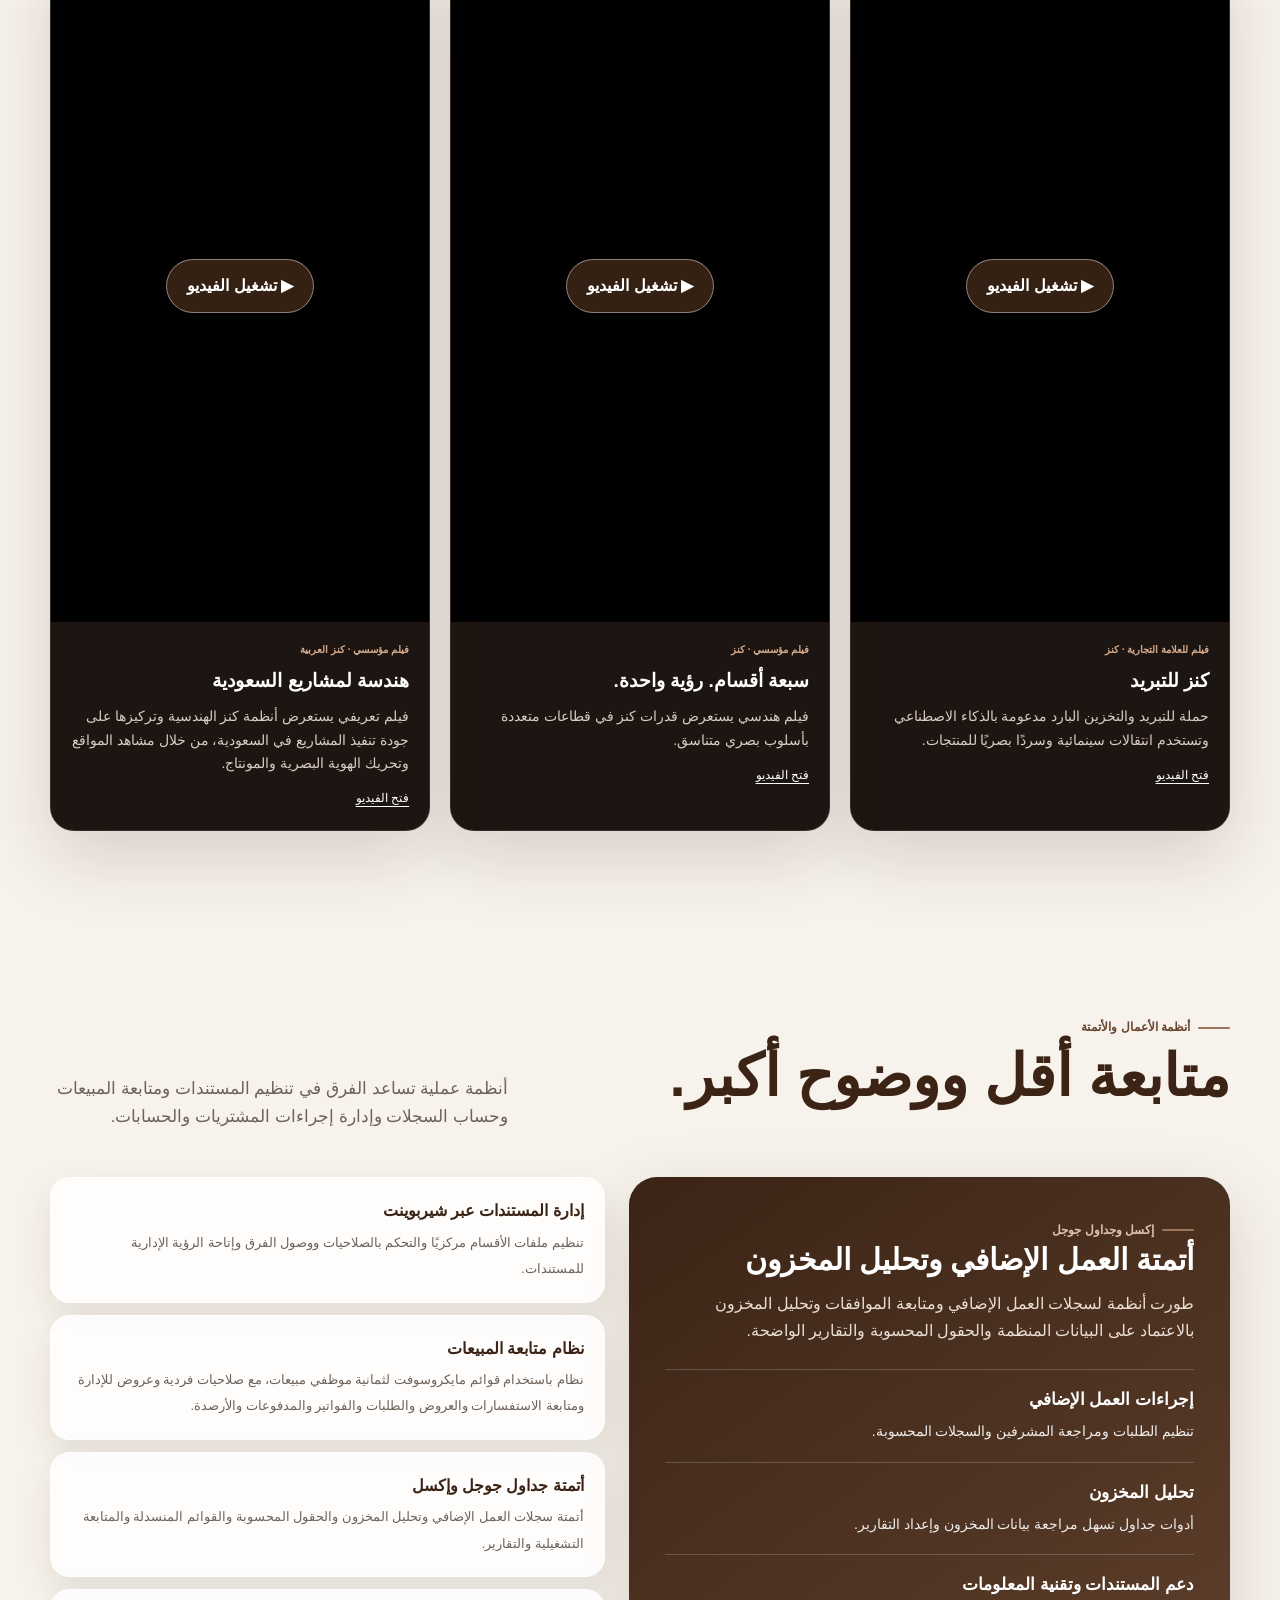
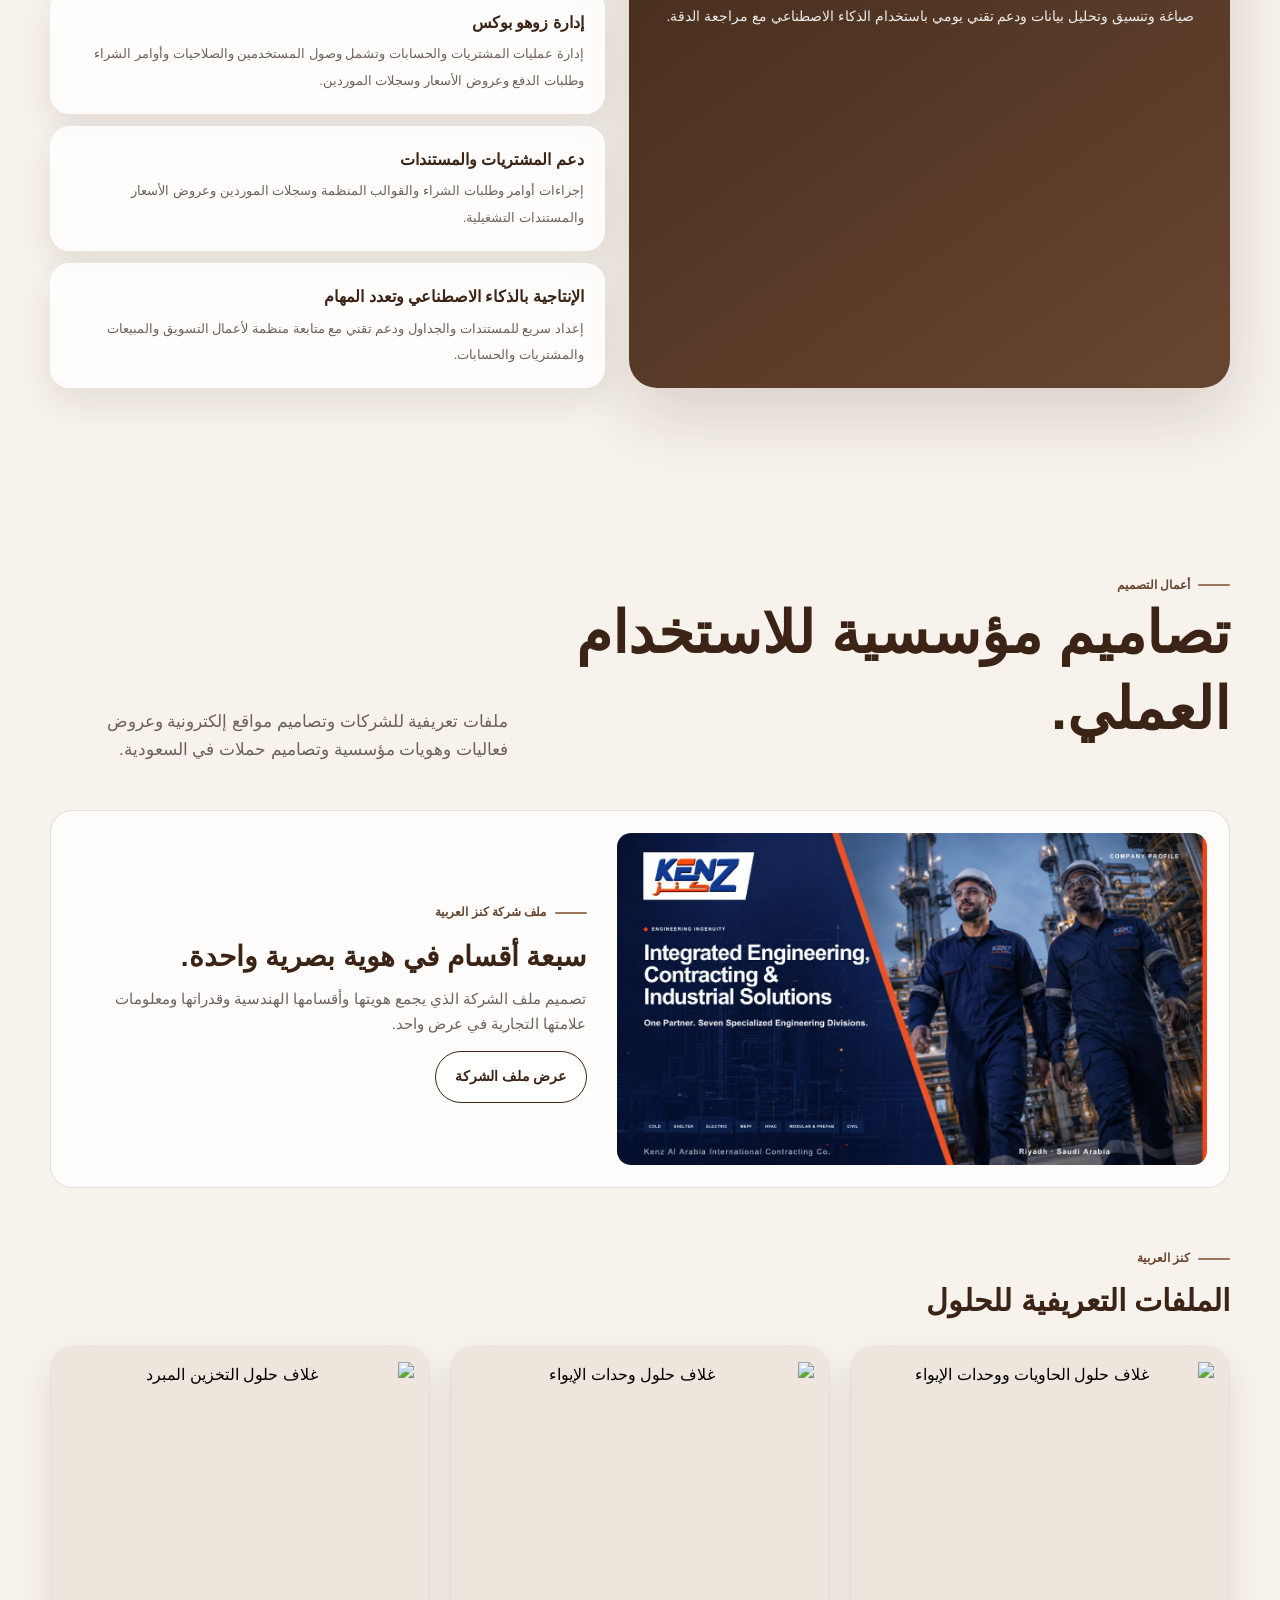
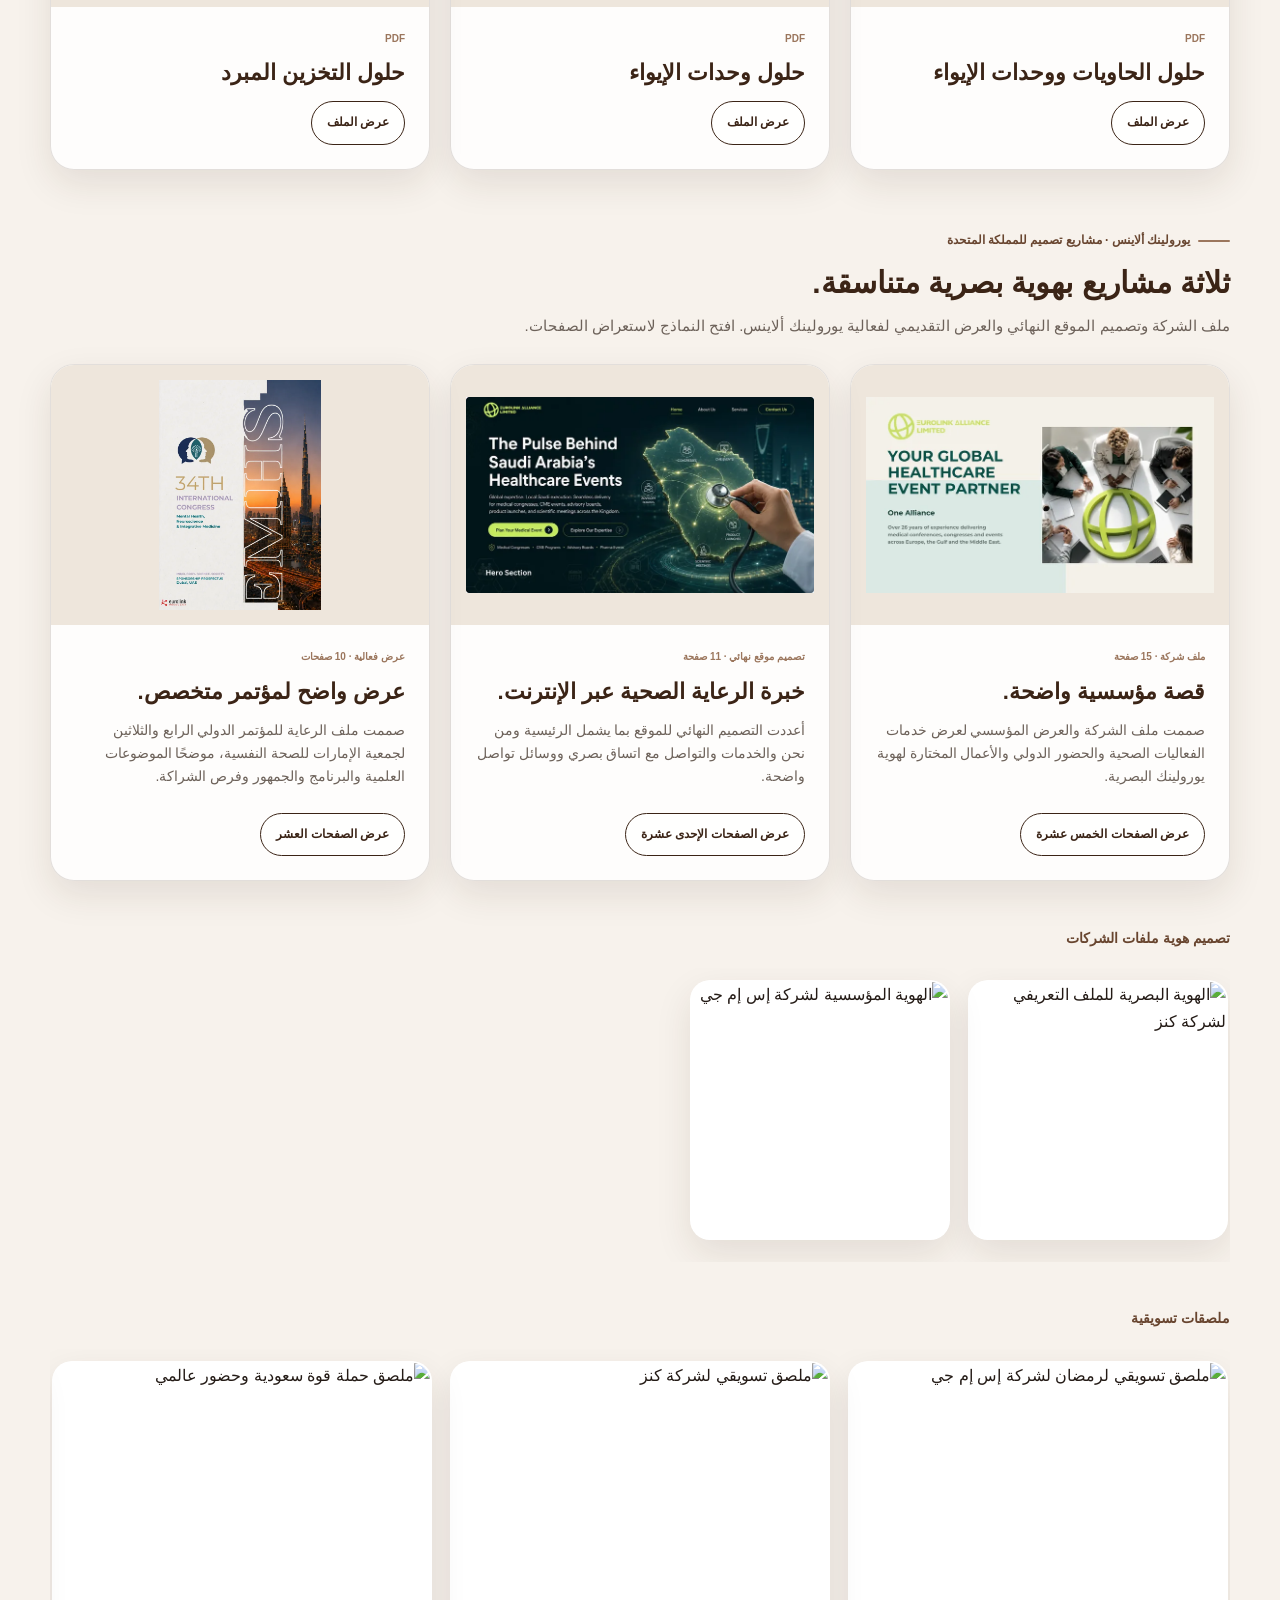
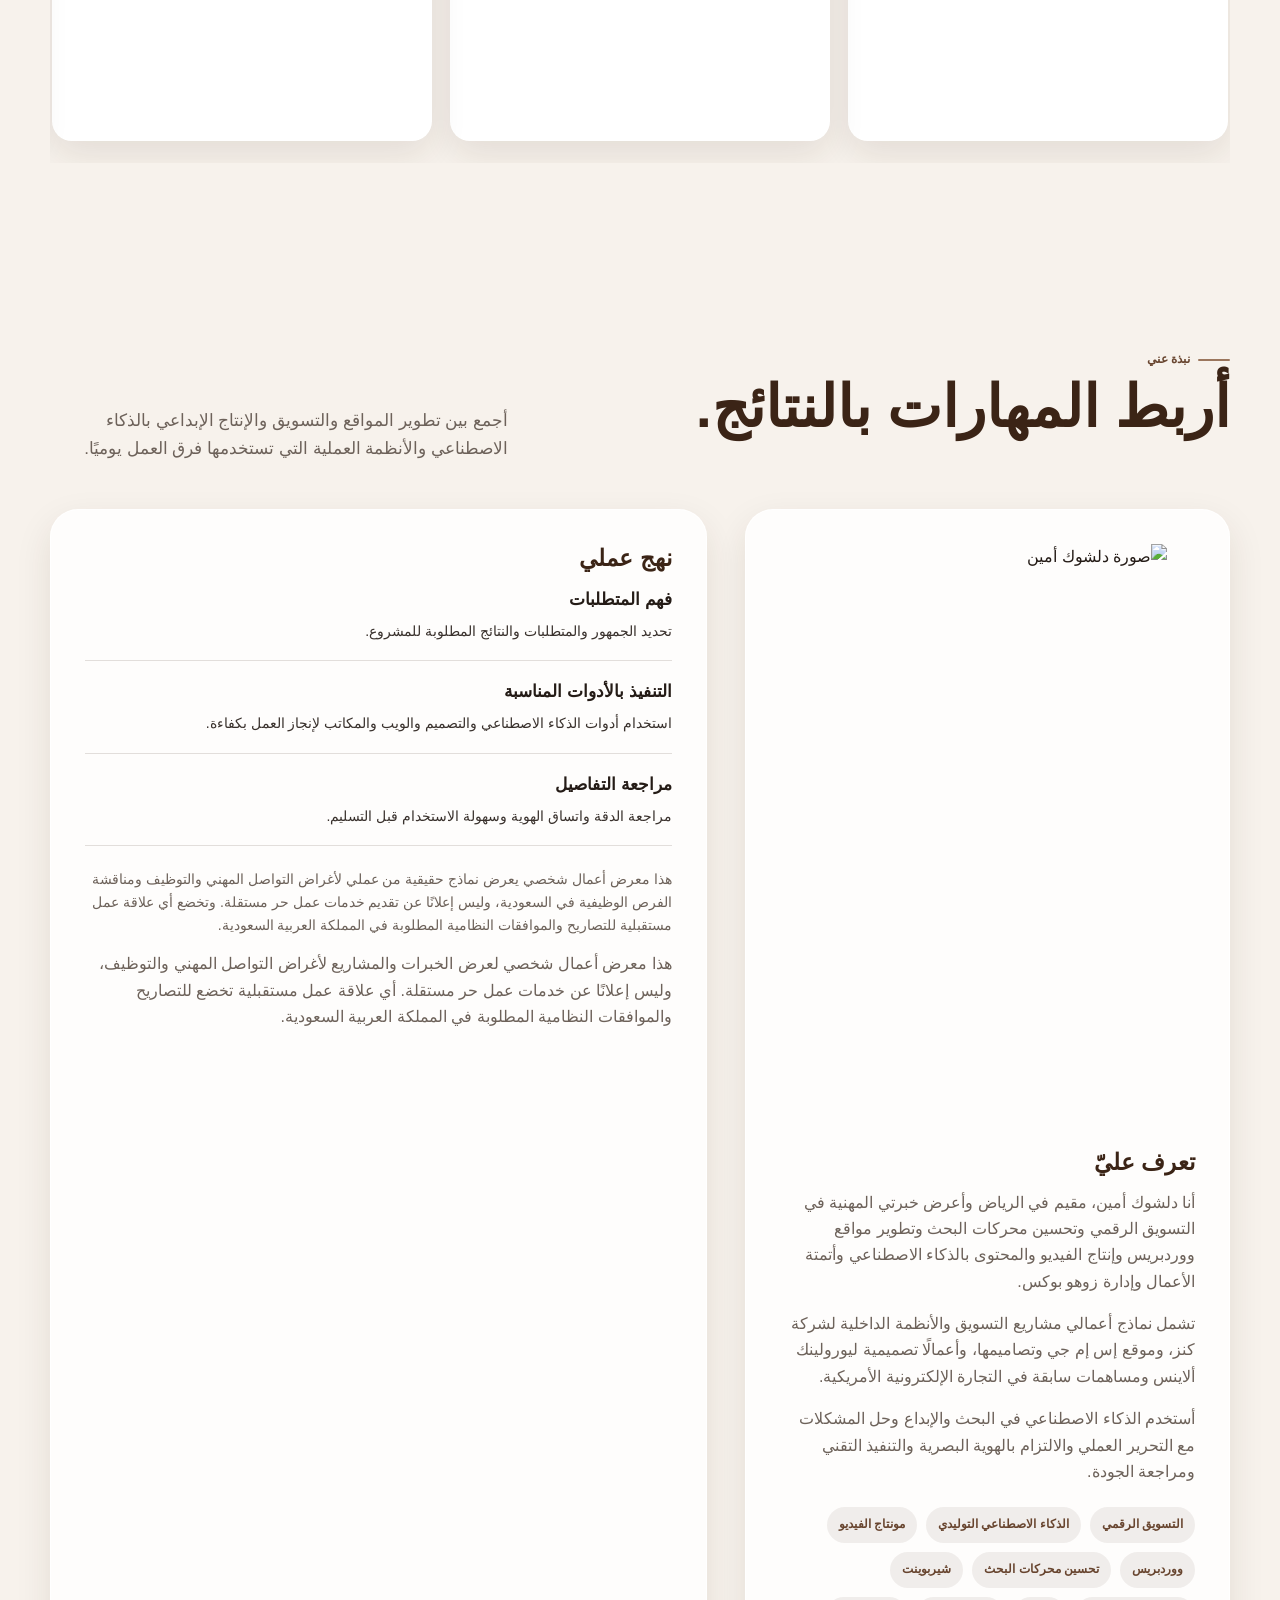
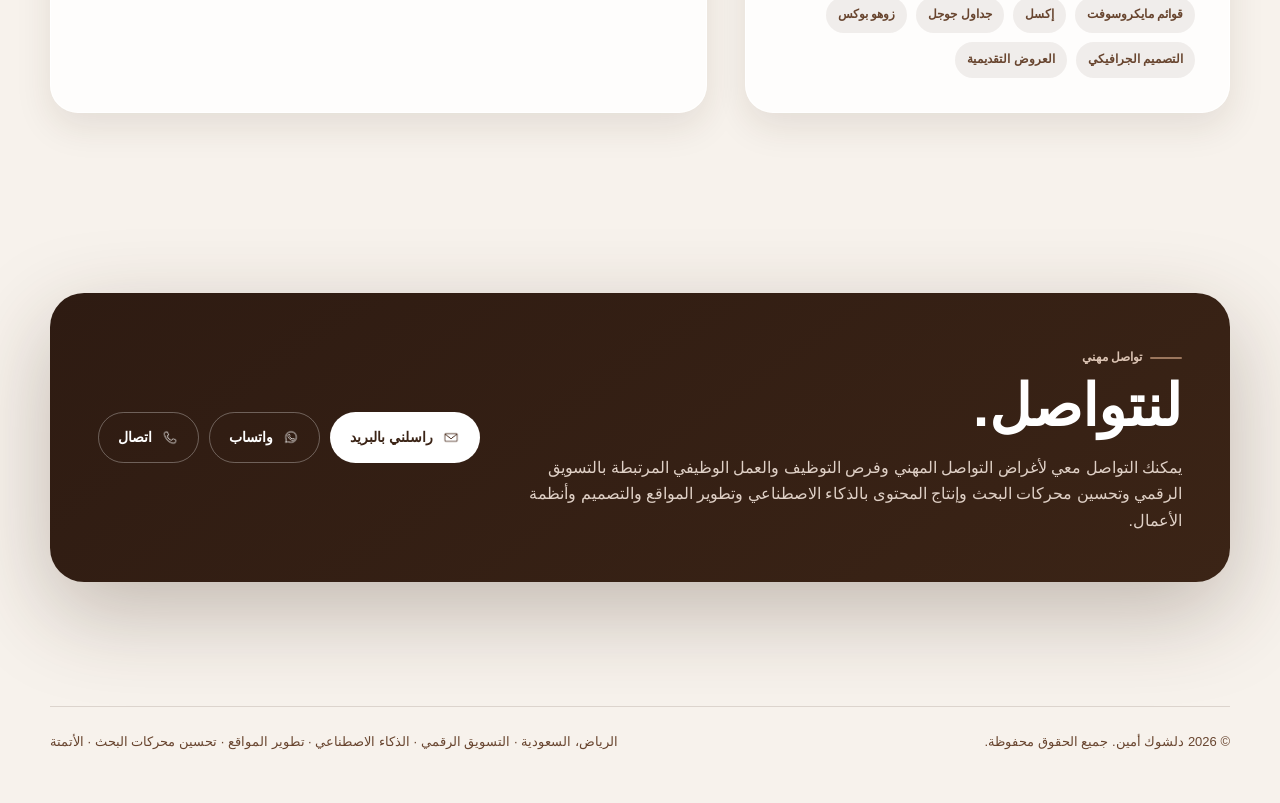
==== commit e7b75e7b: "Add the KENZ Container Shelter film to both AI video galleries" ====
--- a/ar/index.html
+++ b/ar/index.html
@@ -131,6 +131,7 @@
 <div class="container">
 <div class="head"><div><div class="eyebrow">الفيديو والذكاء الاصطناعي</div><h2>قصص صممت لتُشاهد.</h2></div><p>من الأفكار والأوامر البصرية إلى اتساق المشاهد والمونتاج والصوت. استعرض حملات الفيديو المدعومة بالذكاء الاصطناعي وأعمال المونتاج المؤسسية.</p></div>
 <div class="film-grid">
+<article class="film"><div class="film-slot" data-active="false"><div class="film-player" aria-label="فيلم كنز العربية: وحدة الإيواء بالحاوية"><iframe allow="autoplay 'none'; fullscreen 'none'" inert="" tabindex="-1" loading="lazy" src="https://drive.google.com/file/d/14lVkNDerXNW1MR-qjEL6Ok9tw6TjlevC/preview?hl=ar" lang="ar" title="فيلم كنز العربية: وحدة الإيواء بالحاوية"></iframe><button class="film-activate" type="button" aria-label="فتح مشغل الفيديو: فيلم كنز العربية: وحدة الإيواء بالحاوية"><span>▶ تشغيل الفيديو</span></button><button class="film-fullscreen" type="button" aria-expanded="false" hidden>ملء الشاشة</button></div></div><div class="film-copy"><div class="film-label">فيلم مشروع · كنز العربية</div><h3>وحدة الإيواء بالحاوية</h3><p>نظرة على مشروع وحدة الإيواء بالحاوية من كنز العربية قبل التسليم.</p><a class="film-fallback" href="https://drive.google.com/file/d/14lVkNDerXNW1MR-qjEL6Ok9tw6TjlevC/view?usp=drive_link" rel="noopener noreferrer" target="_blank">فتح الفيديو </a></div></article>
 <article class="film"><div class="film-slot" data-active="false"><div class="film-player" aria-label="فيلم كنز للتخزين البارد: الدفء الذي نتذكّره"><iframe allow="autoplay 'none'; fullscreen 'none'" inert="" tabindex="-1" loading="lazy" src="https://drive.google.com/file/d/179lUp7t1Is54ztzlW4Zaf_9UQvIoalBi/preview?hl=ar" lang="ar" title="فيلم كنز للتخزين البارد: الدفء الذي نتذكّره"></iframe><button class="film-activate" type="button" aria-label="فتح مشغل الفيديو: فيلم كنز للتخزين البارد: الدفء الذي نتذكّره"><span>▶ تشغيل الفيديو</span></button><button class="film-fullscreen" type="button" aria-expanded="false" hidden>ملء الشاشة</button></div></div><div class="film-copy"><div class="film-label">التخزين البارد · كنز</div><h3>الدفء الذي نتذكّره</h3><p>فيلم مدعوم بالذكاء الاصطناعي لكنز للتخزين البارد، يربط عناية المهندس ورحلة الغذاء بوجبة تجمع الأسرة، ويُظهر كيف تحمي البرودة الخفية دفء لحظاتنا اليومية.</p><a class="film-fallback" href="https://drive.google.com/file/d/179lUp7t1Is54ztzlW4Zaf_9UQvIoalBi/view?usp=drivesdk" rel="noopener noreferrer" target="_blank">فتح الفيديو </a></div></article>
 <article class="film"><div class="film-slot" data-active="false"><div class="film-player" aria-label="الفيلم الإعلاني لكنز العربية"><iframe allow="autoplay 'none'; fullscreen 'none'" inert="" tabindex="-1" loading="lazy" src="https://drive.google.com/file/d/1K7ar2WQyzfVAWOzsW_msr-JdedpQjtr2/preview?hl=ar" lang="ar" title="الفيلم الإعلاني لكنز العربية"></iframe><button class="film-activate" type="button" aria-label="فتح مشغل الفيديو: الفيلم الإعلاني لكنز العربية"><span>▶ تشغيل الفيديو</span></button><button class="film-fullscreen" type="button" aria-expanded="false" hidden>ملء الشاشة</button></div></div><div class="film-copy"><div class="film-label">فيلم إعلاني · كنز العربية</div><h3>ثقة في الغد</h3><p>فيلم إعلاني لكنز العربية يجمع المشاهد المدعومة بالذكاء الاصطناعي والمونتاج ليروي قصة عن الثقة والهندسة والمستقبل.</p><a class="film-fallback" href="https://drive.google.com/file/d/1K7ar2WQyzfVAWOzsW_msr-JdedpQjtr2/view?usp=drivesdk" rel="noopener noreferrer" target="_blank">فتح الفيديو </a></div></article>
 <article class="film"><div class="film-slot" data-active="false"><div class="film-player" aria-label="فيلم اليوم الوطني السعودي"><iframe allow="autoplay 'none'; fullscreen 'none'" inert="" tabindex="-1" loading="lazy" src="https://drive.google.com/file/d/1x4m7v9bq61aIs1LgRlQjBB0alJK0g8oX/preview?hl=ar" lang="ar" title="فيلم اليوم الوطني السعودي"></iframe><button class="film-activate" type="button" aria-label="فتح مشغل الفيديو: فيلم اليوم الوطني السعودي"><span>▶ تشغيل الفيديو</span></button><button class="film-fullscreen" type="button" aria-expanded="false" hidden>ملء الشاشة</button></div></div><div class="film-copy"><div class="film-label">اليوم الوطني السعودي · كنز</div><h3>من التراث إلى المستقبل</h3><p>حملة سينمائية تربط التراث السعودي بالهندسة الحديثة والمستقبل مع الحفاظ على اتساق المشاهد المُنشأة بالذكاء الاصطناعي.</p><a class="film-fallback" href="https://drive.google.com/file/d/1x4m7v9bq61aIs1LgRlQjBB0alJK0g8oX/view" rel="noopener noreferrer" target="_blank">فتح الفيديو </a></div></article>
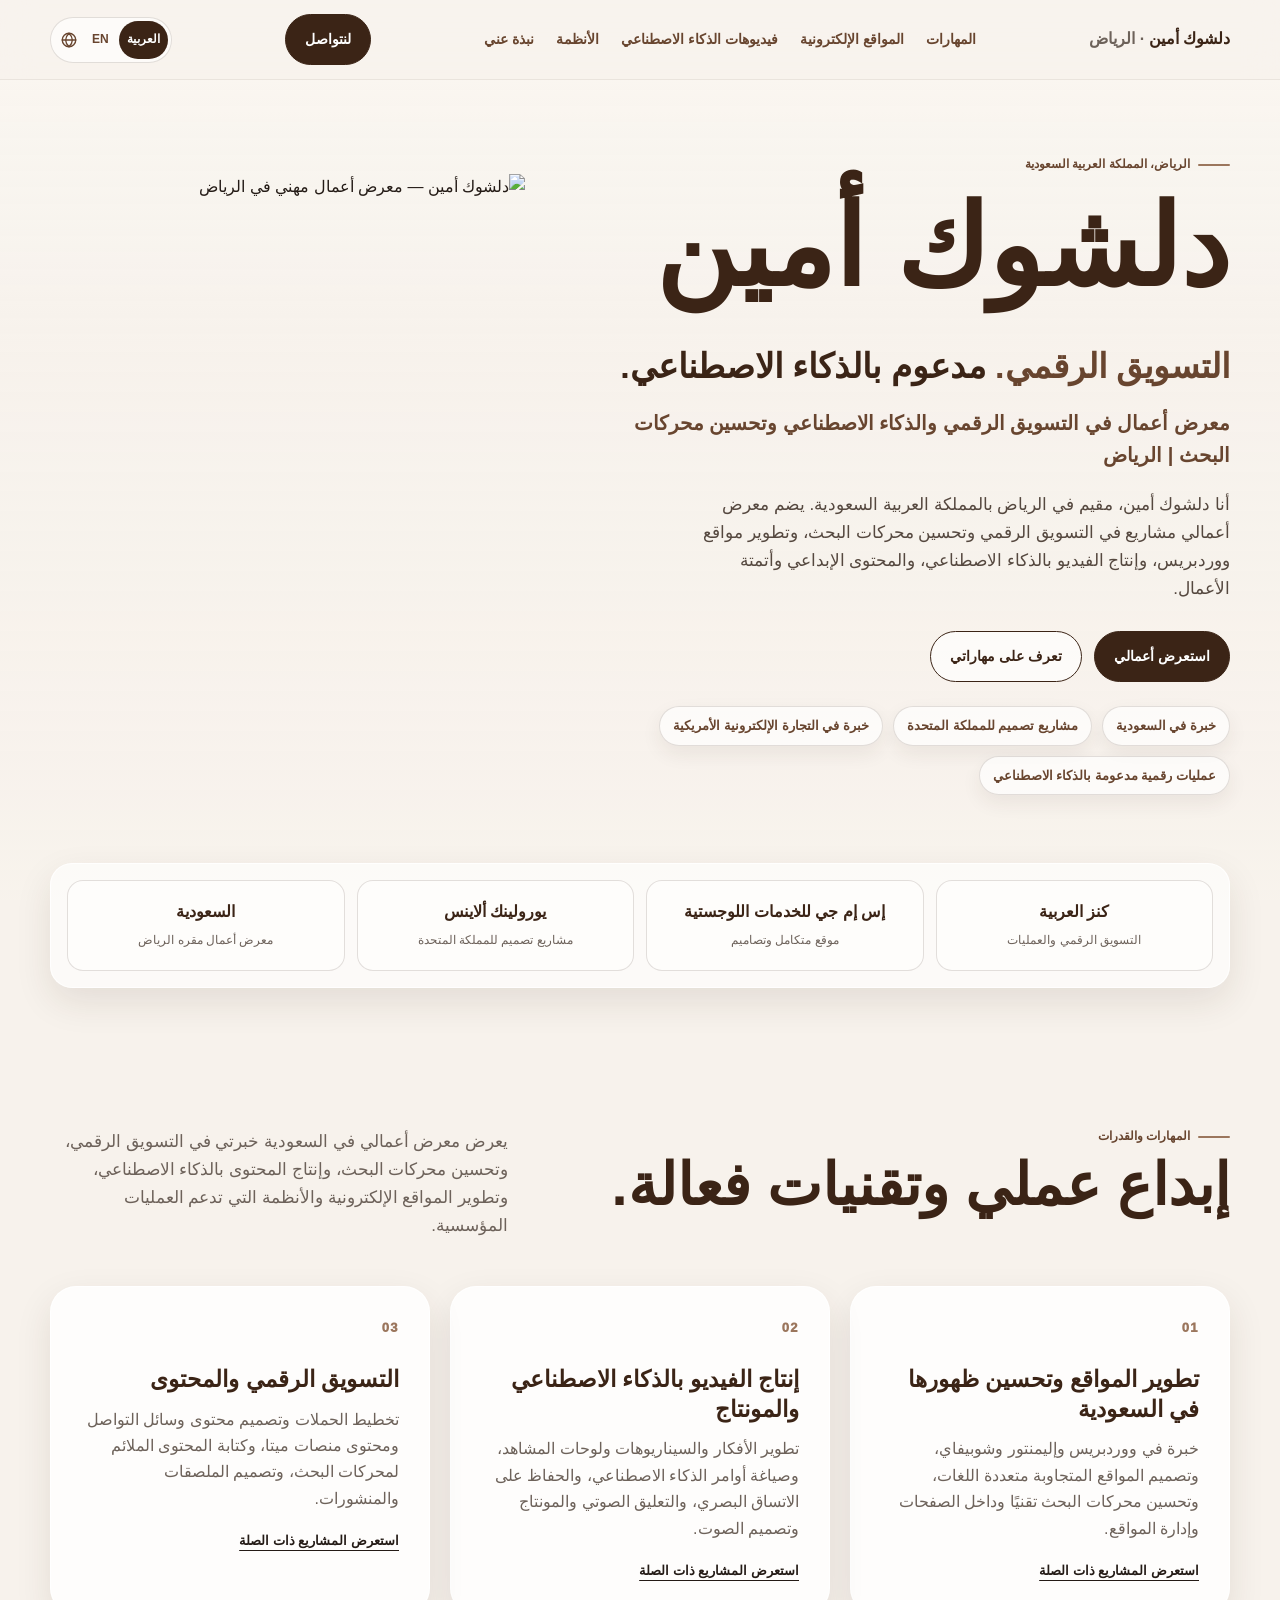
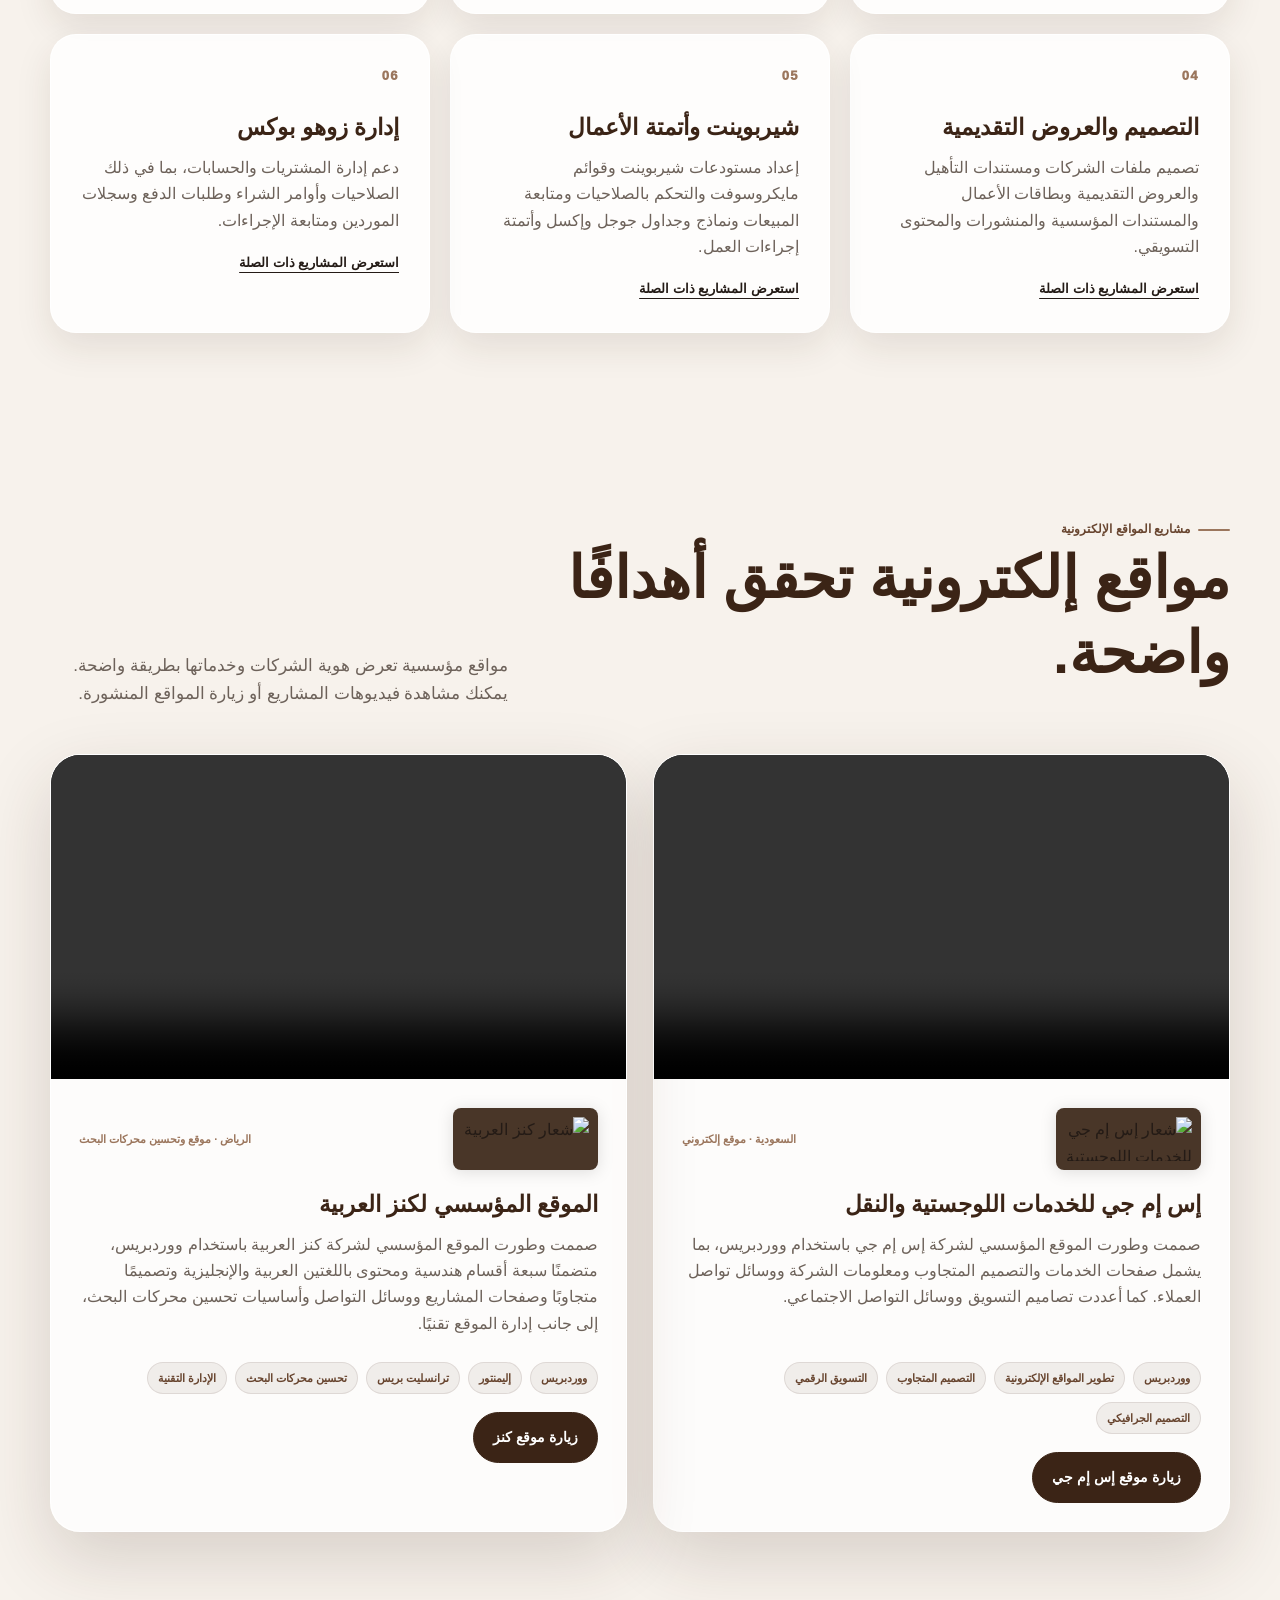
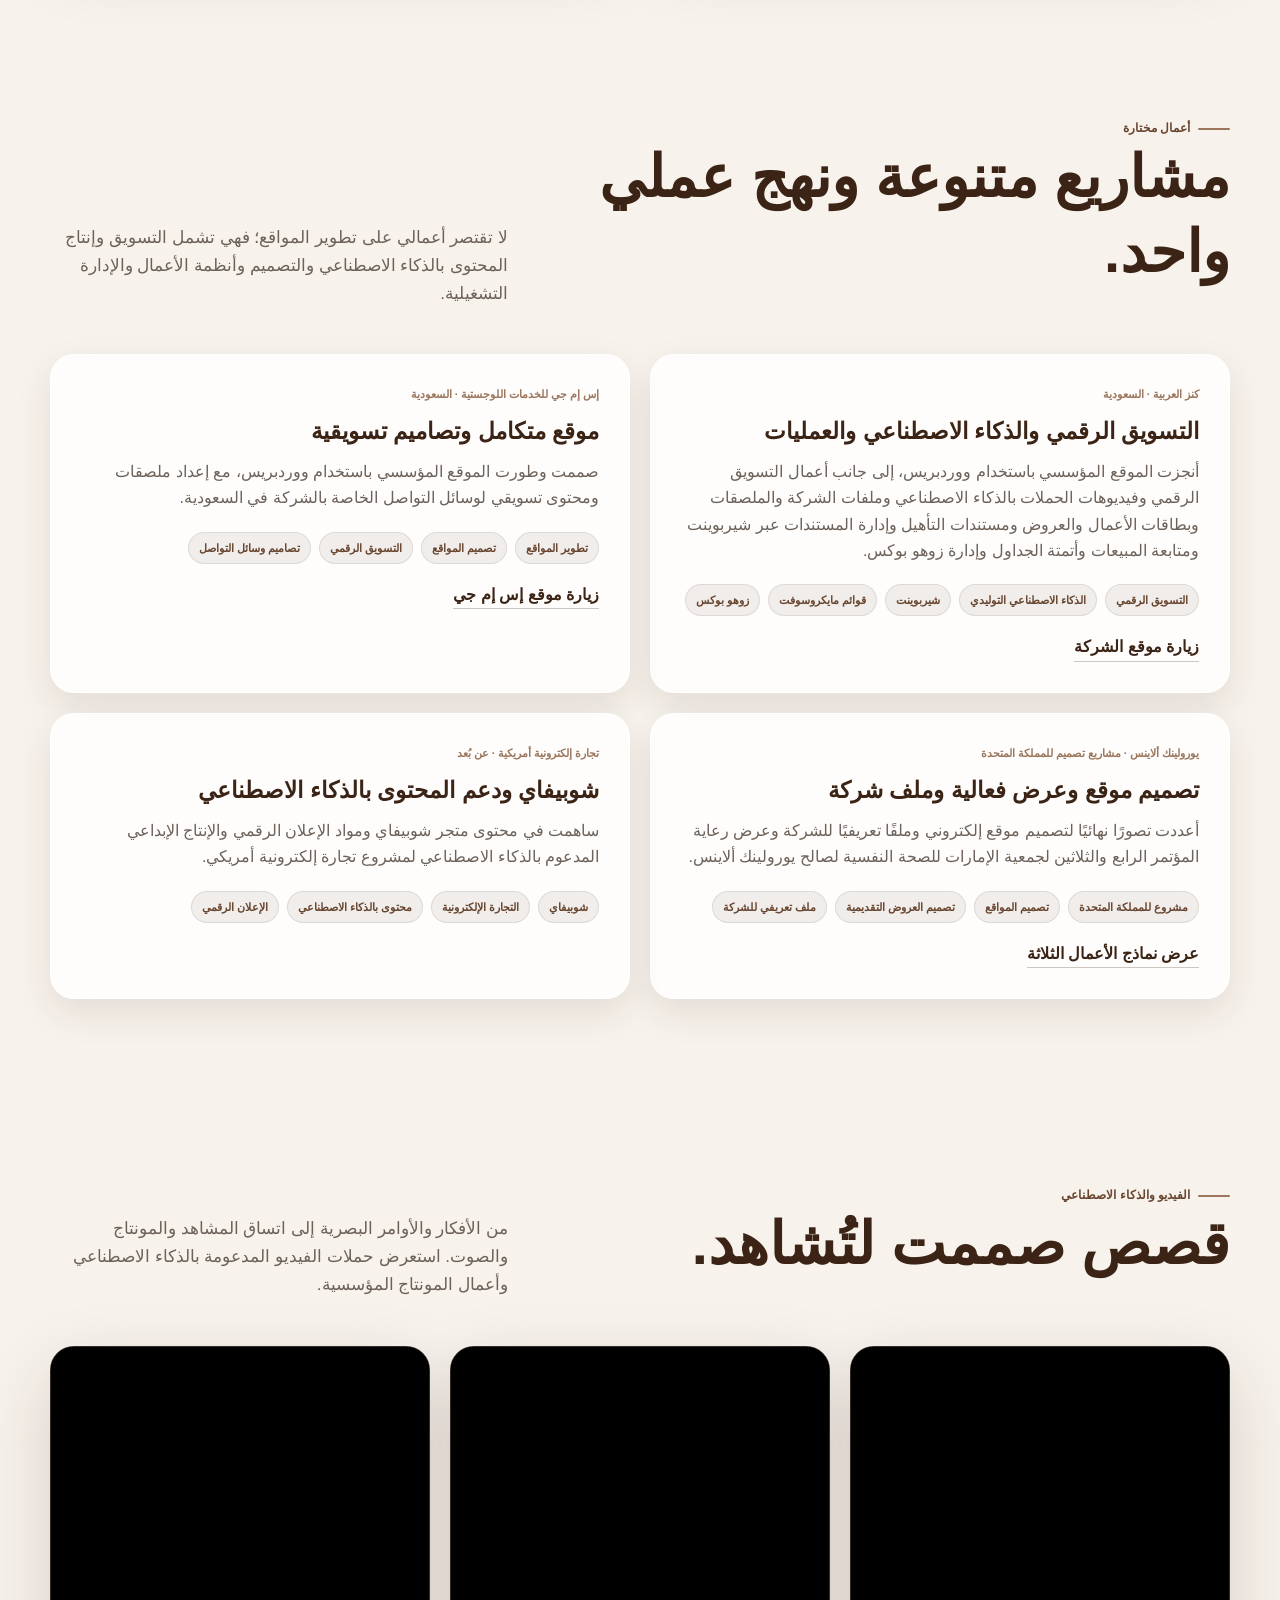
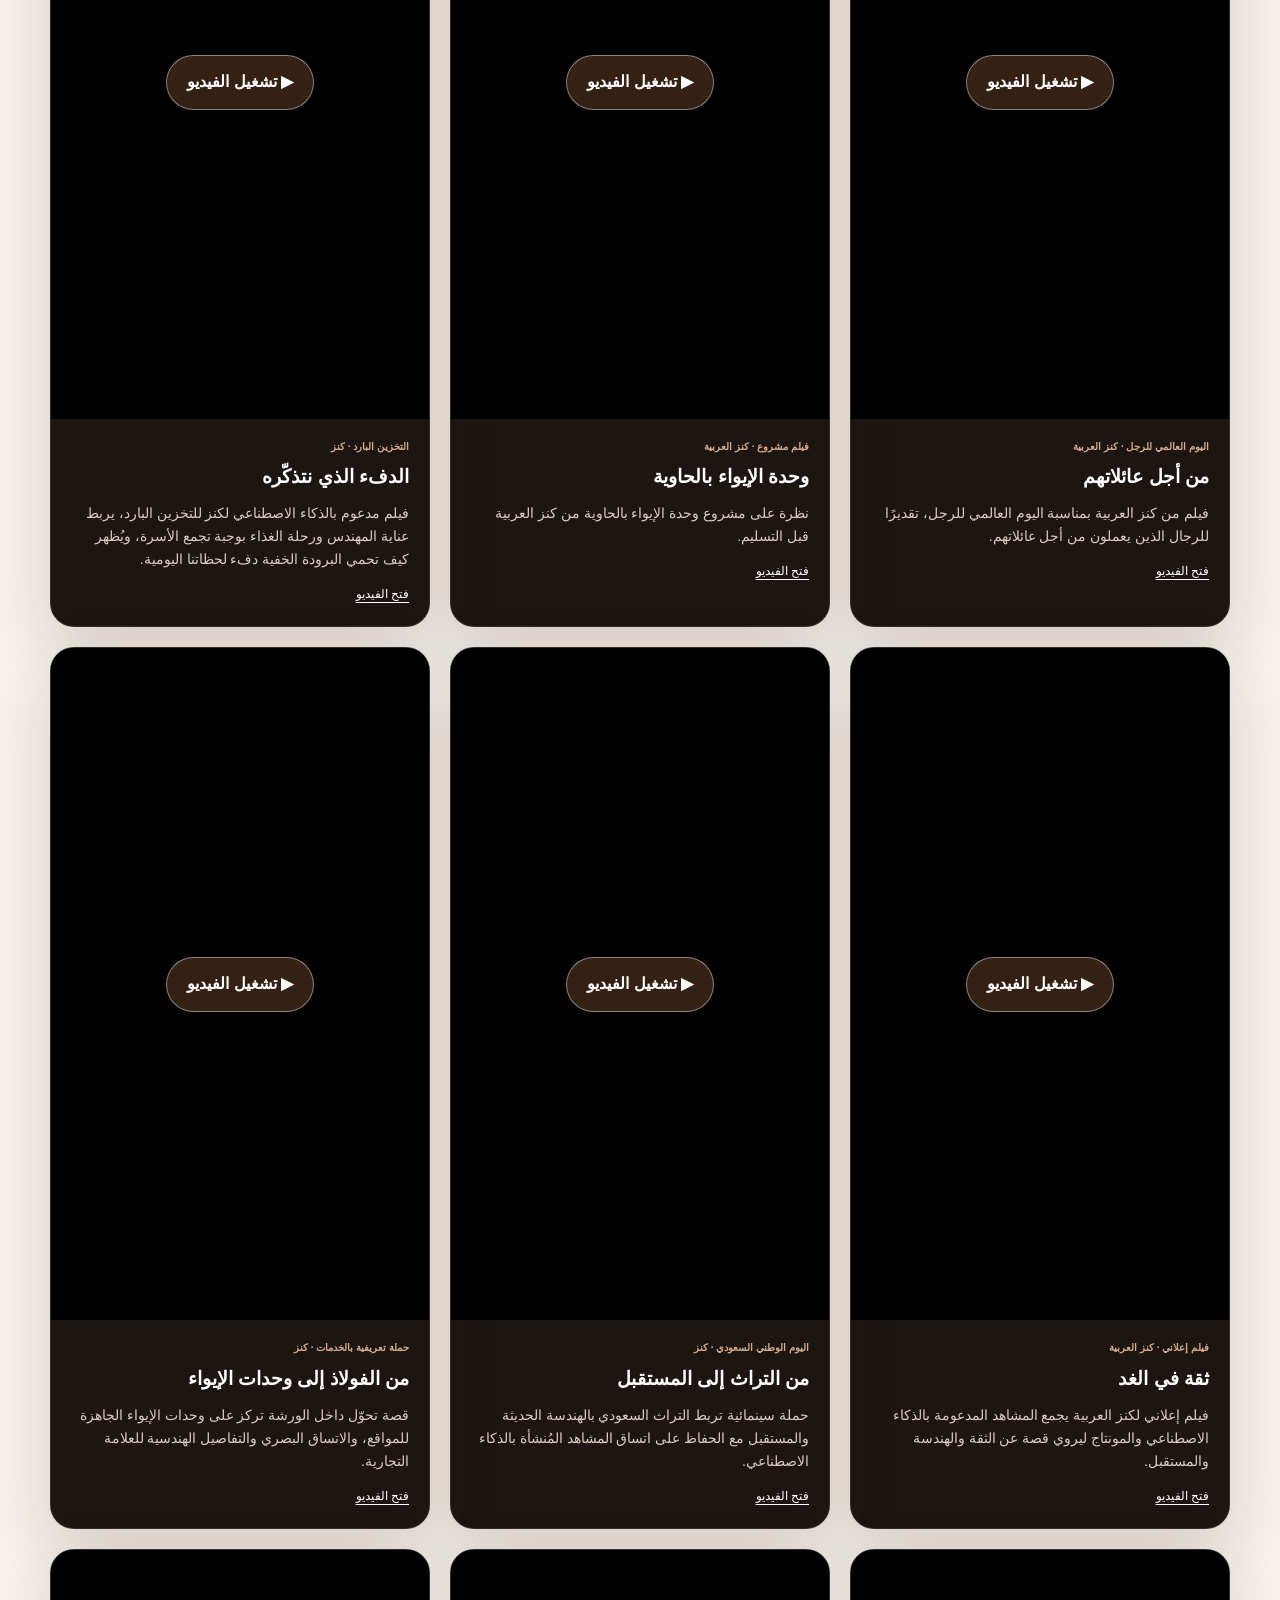
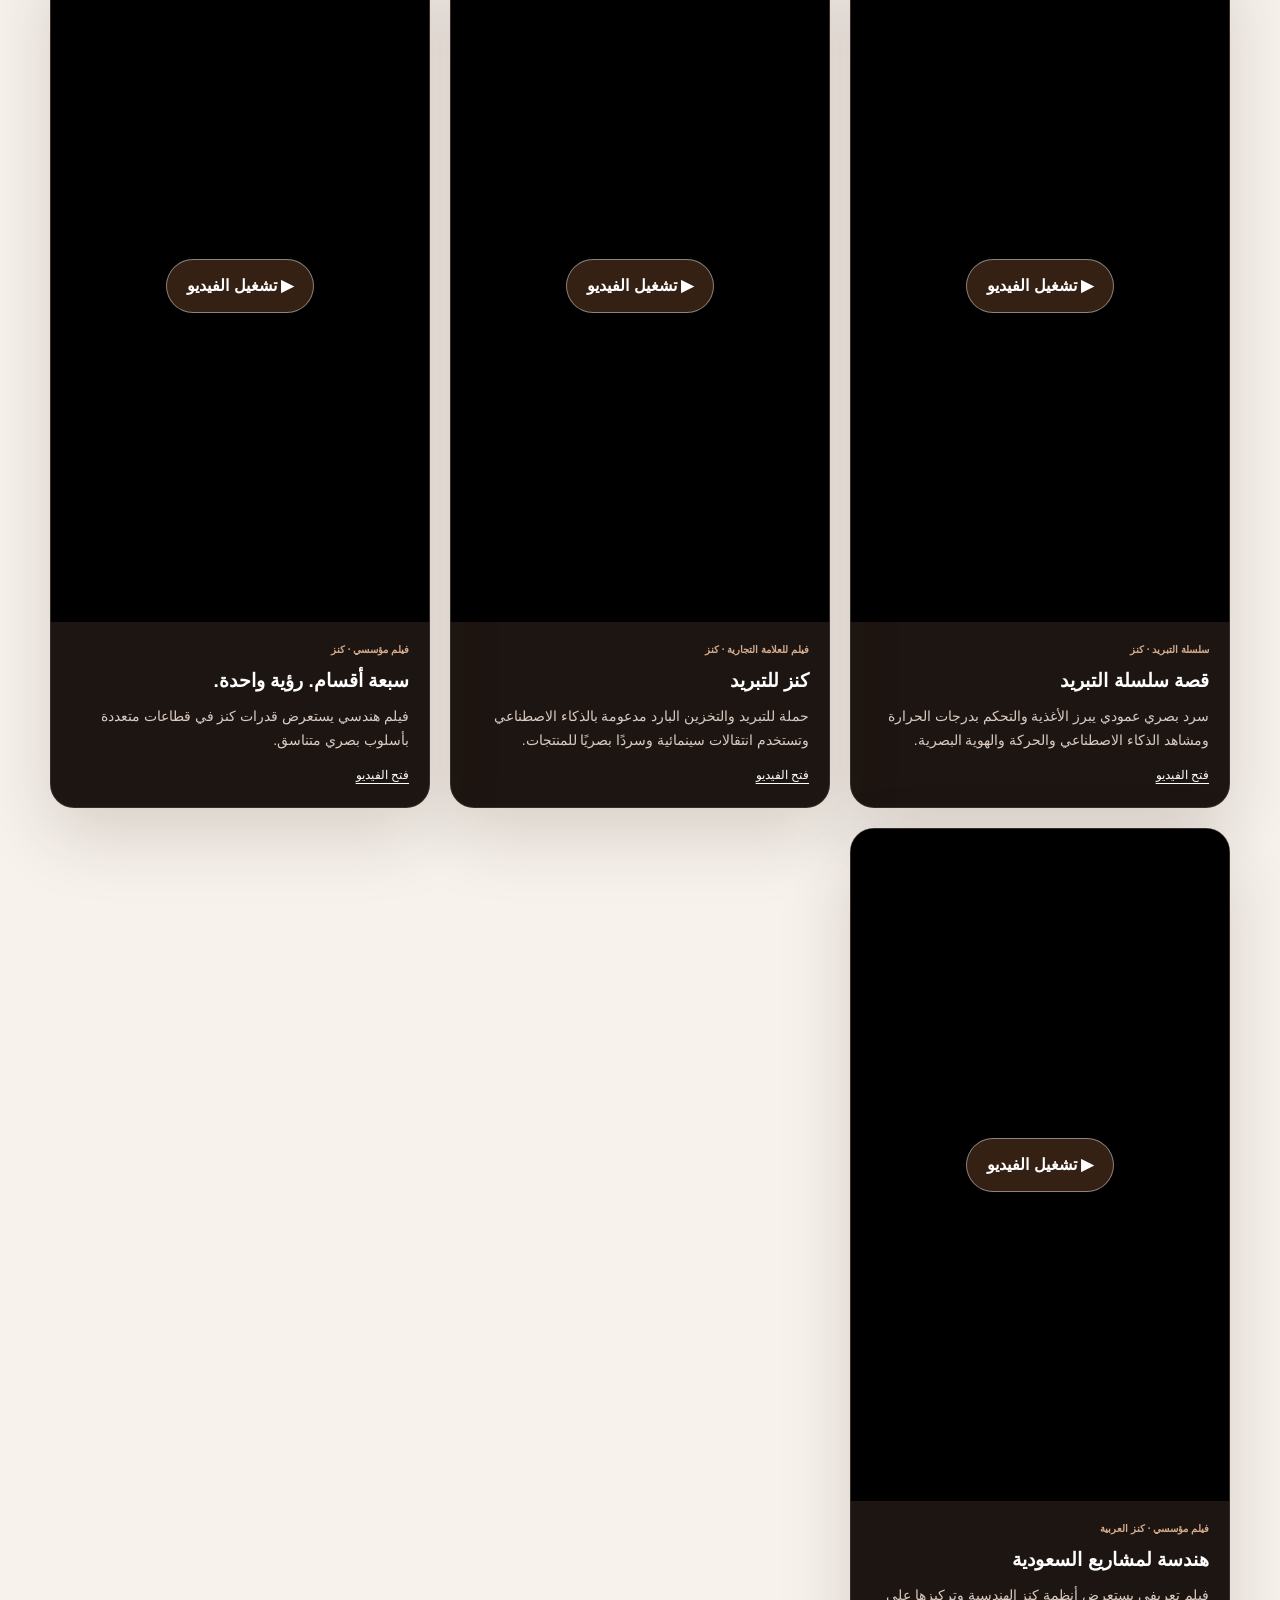
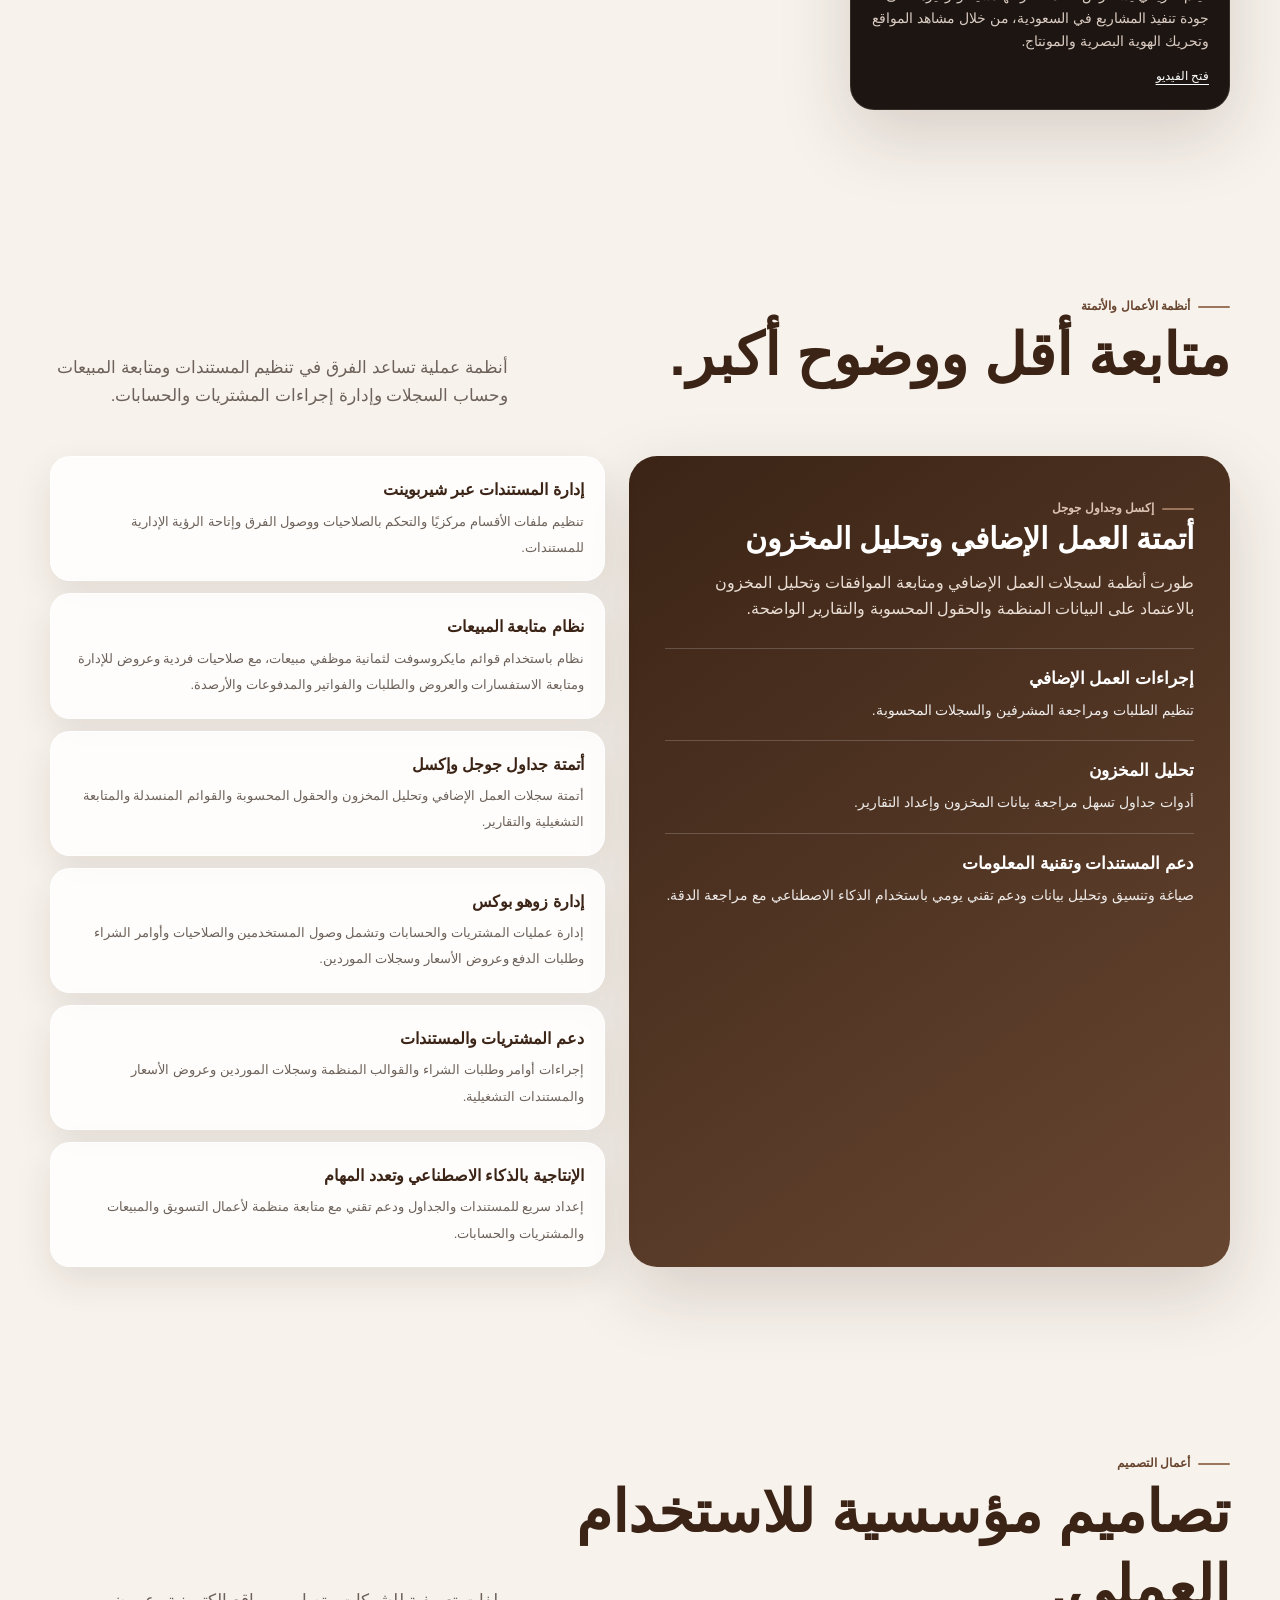
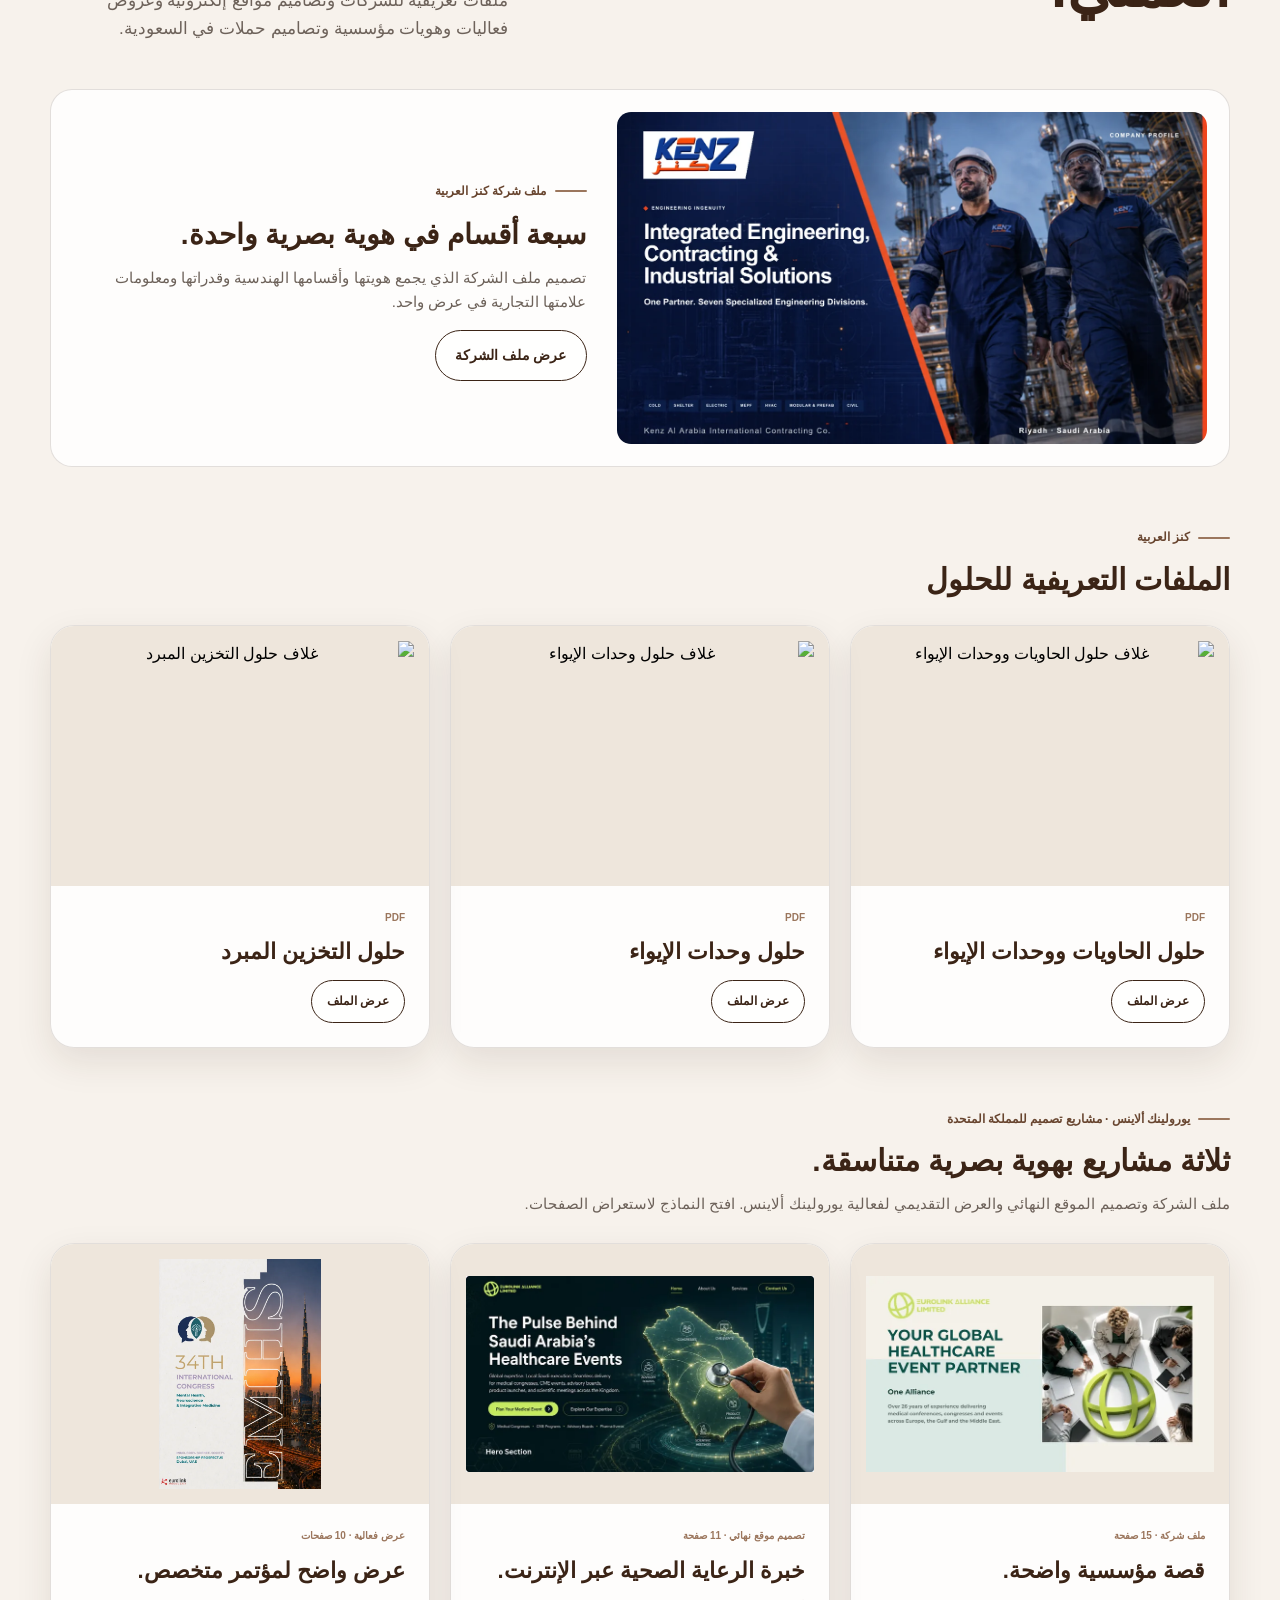
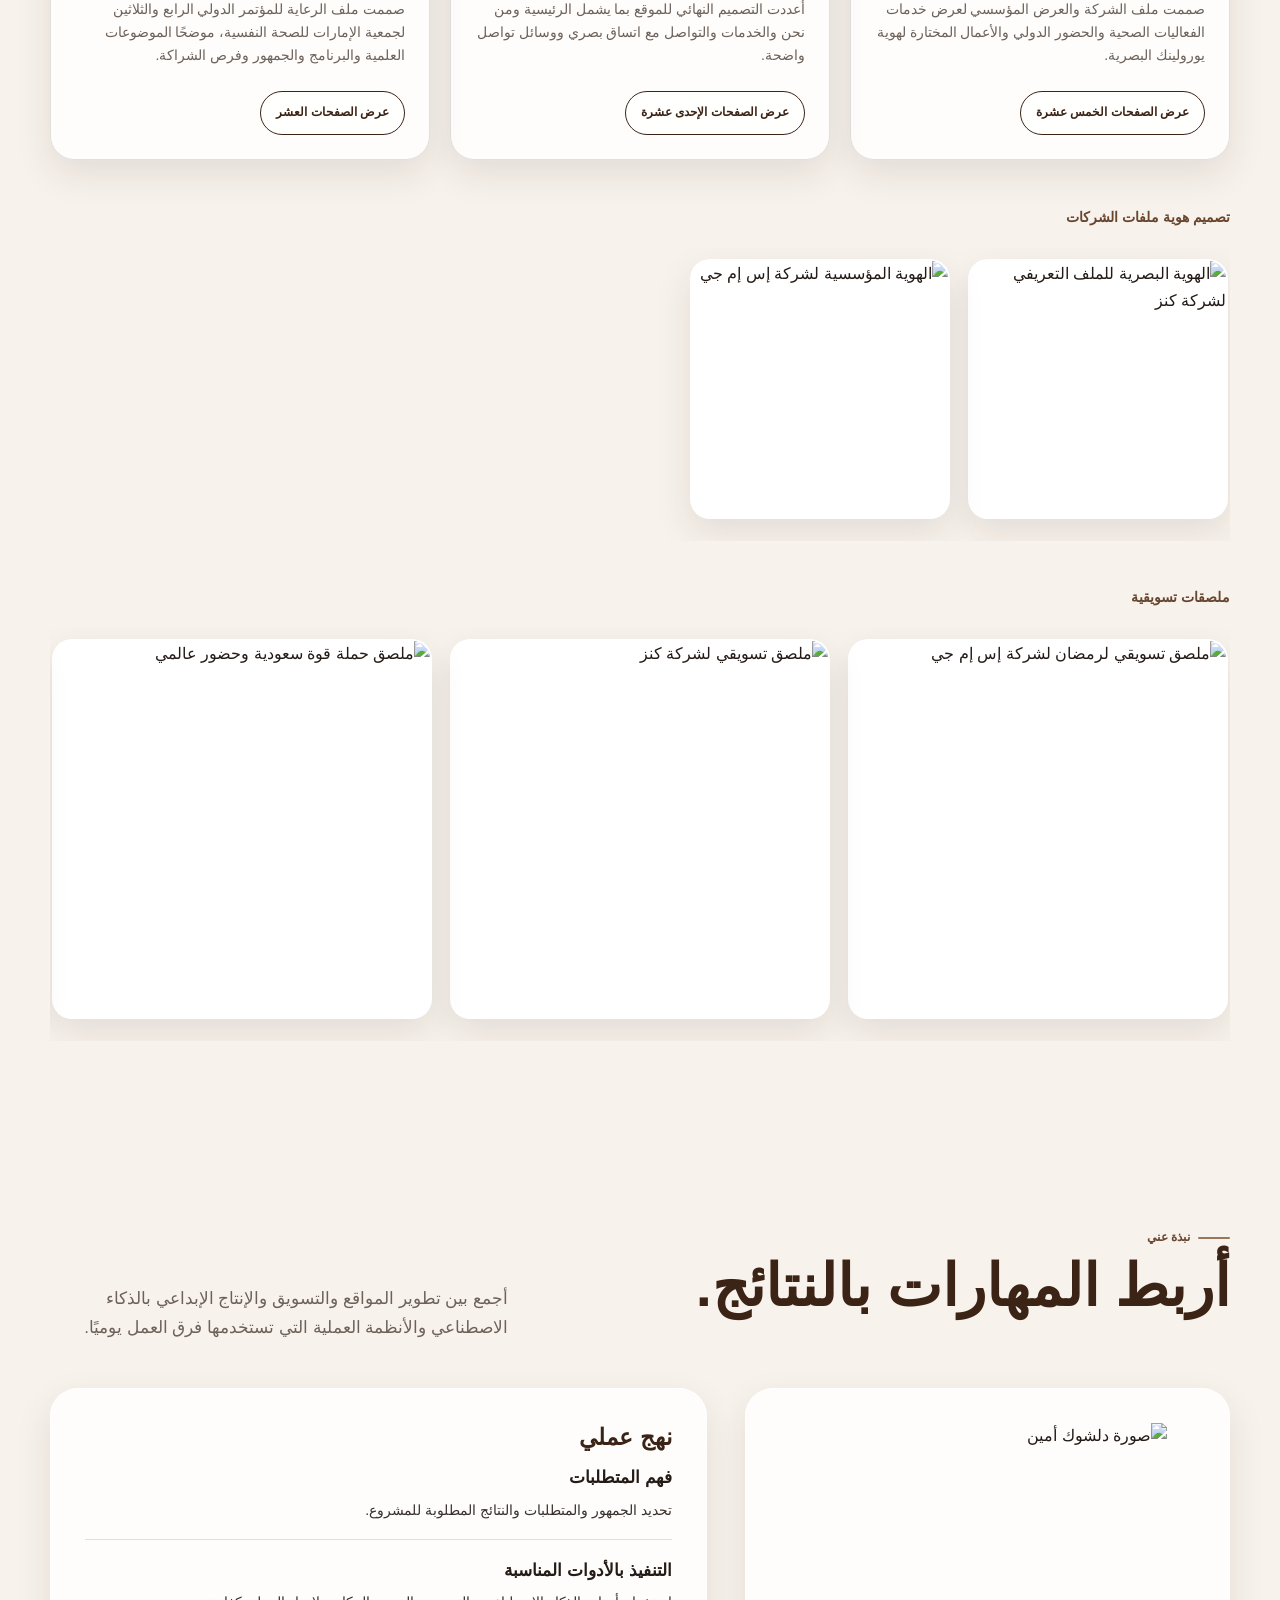
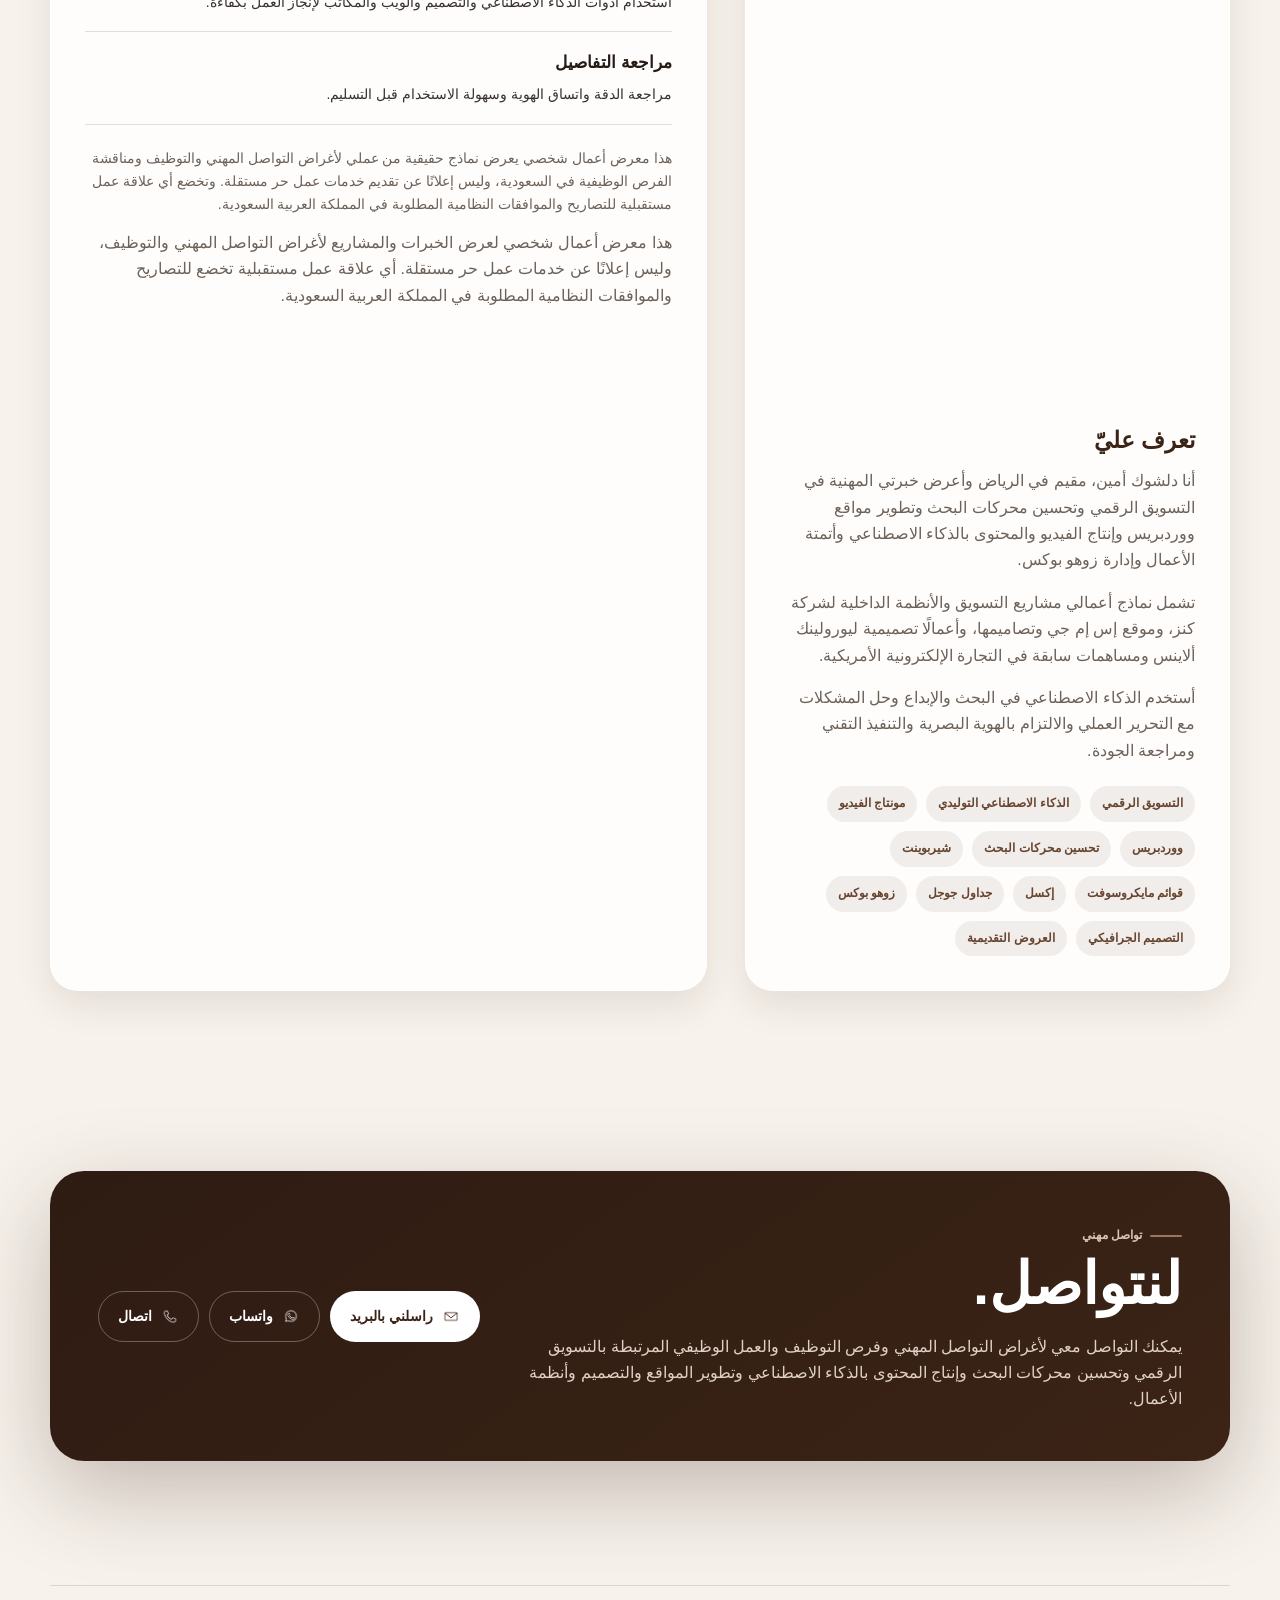
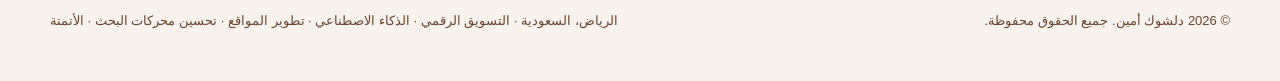
==== commit 9dec369d: "Add the KENZ International Men’s Day film to both AI video galleries" ====
--- a/ar/index.html
+++ b/ar/index.html
@@ -131,7 +131,8 @@
 <div class="container">
 <div class="head"><div><div class="eyebrow">الفيديو والذكاء الاصطناعي</div><h2>قصص صممت لتُشاهد.</h2></div><p>من الأفكار والأوامر البصرية إلى اتساق المشاهد والمونتاج والصوت. استعرض حملات الفيديو المدعومة بالذكاء الاصطناعي وأعمال المونتاج المؤسسية.</p></div>
 <div class="film-grid">
-<article class="film"><div class="film-slot" data-active="false"><div class="film-player" aria-label="فيلم كنز العربية: وحدة الإيواء بالحاوية"><iframe allow="autoplay 'none'; fullscreen 'none'" inert="" tabindex="-1" loading="lazy" src="https://drive.google.com/file/d/14lVkNDerXNW1MR-qjEL6Ok9tw6TjlevC/preview?hl=ar" lang="ar" title="فيلم كنز العربية: وحدة الإيواء بالحاوية"></iframe><button class="film-activate" type="button" aria-label="فتح مشغل الفيديو: فيلم كنز العربية: وحدة الإيواء بالحاوية"><span>▶ تشغيل الفيديو</span></button><button class="film-fullscreen" type="button" aria-expanded="false" hidden>ملء الشاشة</button></div></div><div class="film-copy"><div class="film-label">فيلم مشروع · كنز العربية</div><h3>وحدة الإيواء بالحاوية</h3><p>نظرة على مشروع وحدة الإيواء بالحاوية من كنز العربية قبل التسليم.</p><a class="film-fallback" href="https://drive.google.com/file/d/14lVkNDerXNW1MR-qjEL6Ok9tw6TjlevC/view?usp=drive_link" rel="noopener noreferrer" target="_blank">فتح الفيديو </a></div></article>
+<article class="film"><div class="film-slot" data-active="false"><div class="film-player" aria-label="كنز العربية: من أجل عائلاتهم"><iframe allow="autoplay 'none'; fullscreen 'none'" inert="" tabindex="-1" loading="lazy" src="https://drive.google.com/file/d/1m0p9dNTYkk1hnFfEVQopUhdIy24GQlBd/preview?hl=ar" lang="ar" title="كنز العربية: من أجل عائلاتهم"></iframe><button class="film-activate" type="button" aria-label="فتح مشغل الفيديو: كنز العربية: من أجل عائلاتهم"><span>▶ تشغيل الفيديو</span></button><button class="film-fullscreen" type="button" aria-expanded="false" hidden>ملء الشاشة</button></div></div><div class="film-copy"><div class="film-label">اليوم العالمي للرجل · كنز العربية</div><h3>من أجل عائلاتهم</h3><p>فيلم من كنز العربية بمناسبة اليوم العالمي للرجل، تقديرًا للرجال الذين يعملون من أجل عائلاتهم.</p><a class="film-fallback" href="https://drive.google.com/file/d/1m0p9dNTYkk1hnFfEVQopUhdIy24GQlBd/view?usp=drive_link" rel="noopener noreferrer" target="_blank">فتح الفيديو </a></div></article>
+<article class="film"><div class="film-slot" data-active="false"><div class="film-player" aria-label="فيلم كنز العربية: وحدة الإيواء بالحاوية"><iframe allow="autoplay 'none'; fullscreen 'none'" inert="" tabindex="-1" loading="lazy" src="https://drive.google.com/file/d/1XDu3YvbyeZz9rcf4_C415S6vc9TmJdVX/preview?hl=ar" lang="ar" title="فيلم كنز العربية: وحدة الإيواء بالحاوية"></iframe><button class="film-activate" type="button" aria-label="فتح مشغل الفيديو: فيلم كنز العربية: وحدة الإيواء بالحاوية"><span>▶ تشغيل الفيديو</span></button><button class="film-fullscreen" type="button" aria-expanded="false" hidden>ملء الشاشة</button></div></div><div class="film-copy"><div class="film-label">فيلم مشروع · كنز العربية</div><h3>وحدة الإيواء بالحاوية</h3><p>نظرة على مشروع وحدة الإيواء بالحاوية من كنز العربية قبل التسليم.</p><a class="film-fallback" href="https://drive.google.com/file/d/1XDu3YvbyeZz9rcf4_C415S6vc9TmJdVX/view?usp=drive_link" rel="noopener noreferrer" target="_blank">فتح الفيديو </a></div></article>
 <article class="film"><div class="film-slot" data-active="false"><div class="film-player" aria-label="فيلم كنز للتخزين البارد: الدفء الذي نتذكّره"><iframe allow="autoplay 'none'; fullscreen 'none'" inert="" tabindex="-1" loading="lazy" src="https://drive.google.com/file/d/179lUp7t1Is54ztzlW4Zaf_9UQvIoalBi/preview?hl=ar" lang="ar" title="فيلم كنز للتخزين البارد: الدفء الذي نتذكّره"></iframe><button class="film-activate" type="button" aria-label="فتح مشغل الفيديو: فيلم كنز للتخزين البارد: الدفء الذي نتذكّره"><span>▶ تشغيل الفيديو</span></button><button class="film-fullscreen" type="button" aria-expanded="false" hidden>ملء الشاشة</button></div></div><div class="film-copy"><div class="film-label">التخزين البارد · كنز</div><h3>الدفء الذي نتذكّره</h3><p>فيلم مدعوم بالذكاء الاصطناعي لكنز للتخزين البارد، يربط عناية المهندس ورحلة الغذاء بوجبة تجمع الأسرة، ويُظهر كيف تحمي البرودة الخفية دفء لحظاتنا اليومية.</p><a class="film-fallback" href="https://drive.google.com/file/d/179lUp7t1Is54ztzlW4Zaf_9UQvIoalBi/view?usp=drivesdk" rel="noopener noreferrer" target="_blank">فتح الفيديو </a></div></article>
 <article class="film"><div class="film-slot" data-active="false"><div class="film-player" aria-label="الفيلم الإعلاني لكنز العربية"><iframe allow="autoplay 'none'; fullscreen 'none'" inert="" tabindex="-1" loading="lazy" src="https://drive.google.com/file/d/1K7ar2WQyzfVAWOzsW_msr-JdedpQjtr2/preview?hl=ar" lang="ar" title="الفيلم الإعلاني لكنز العربية"></iframe><button class="film-activate" type="button" aria-label="فتح مشغل الفيديو: الفيلم الإعلاني لكنز العربية"><span>▶ تشغيل الفيديو</span></button><button class="film-fullscreen" type="button" aria-expanded="false" hidden>ملء الشاشة</button></div></div><div class="film-copy"><div class="film-label">فيلم إعلاني · كنز العربية</div><h3>ثقة في الغد</h3><p>فيلم إعلاني لكنز العربية يجمع المشاهد المدعومة بالذكاء الاصطناعي والمونتاج ليروي قصة عن الثقة والهندسة والمستقبل.</p><a class="film-fallback" href="https://drive.google.com/file/d/1K7ar2WQyzfVAWOzsW_msr-JdedpQjtr2/view?usp=drivesdk" rel="noopener noreferrer" target="_blank">فتح الفيديو </a></div></article>
 <article class="film"><div class="film-slot" data-active="false"><div class="film-player" aria-label="فيلم اليوم الوطني السعودي"><iframe allow="autoplay 'none'; fullscreen 'none'" inert="" tabindex="-1" loading="lazy" src="https://drive.google.com/file/d/1x4m7v9bq61aIs1LgRlQjBB0alJK0g8oX/preview?hl=ar" lang="ar" title="فيلم اليوم الوطني السعودي"></iframe><button class="film-activate" type="button" aria-label="فتح مشغل الفيديو: فيلم اليوم الوطني السعودي"><span>▶ تشغيل الفيديو</span></button><button class="film-fullscreen" type="button" aria-expanded="false" hidden>ملء الشاشة</button></div></div><div class="film-copy"><div class="film-label">اليوم الوطني السعودي · كنز</div><h3>من التراث إلى المستقبل</h3><p>حملة سينمائية تربط التراث السعودي بالهندسة الحديثة والمستقبل مع الحفاظ على اتساق المشاهد المُنشأة بالذكاء الاصطناعي.</p><a class="film-fallback" href="https://drive.google.com/file/d/1x4m7v9bq61aIs1LgRlQjBB0alJK0g8oX/view" rel="noopener noreferrer" target="_blank">فتح الفيديو </a></div></article>
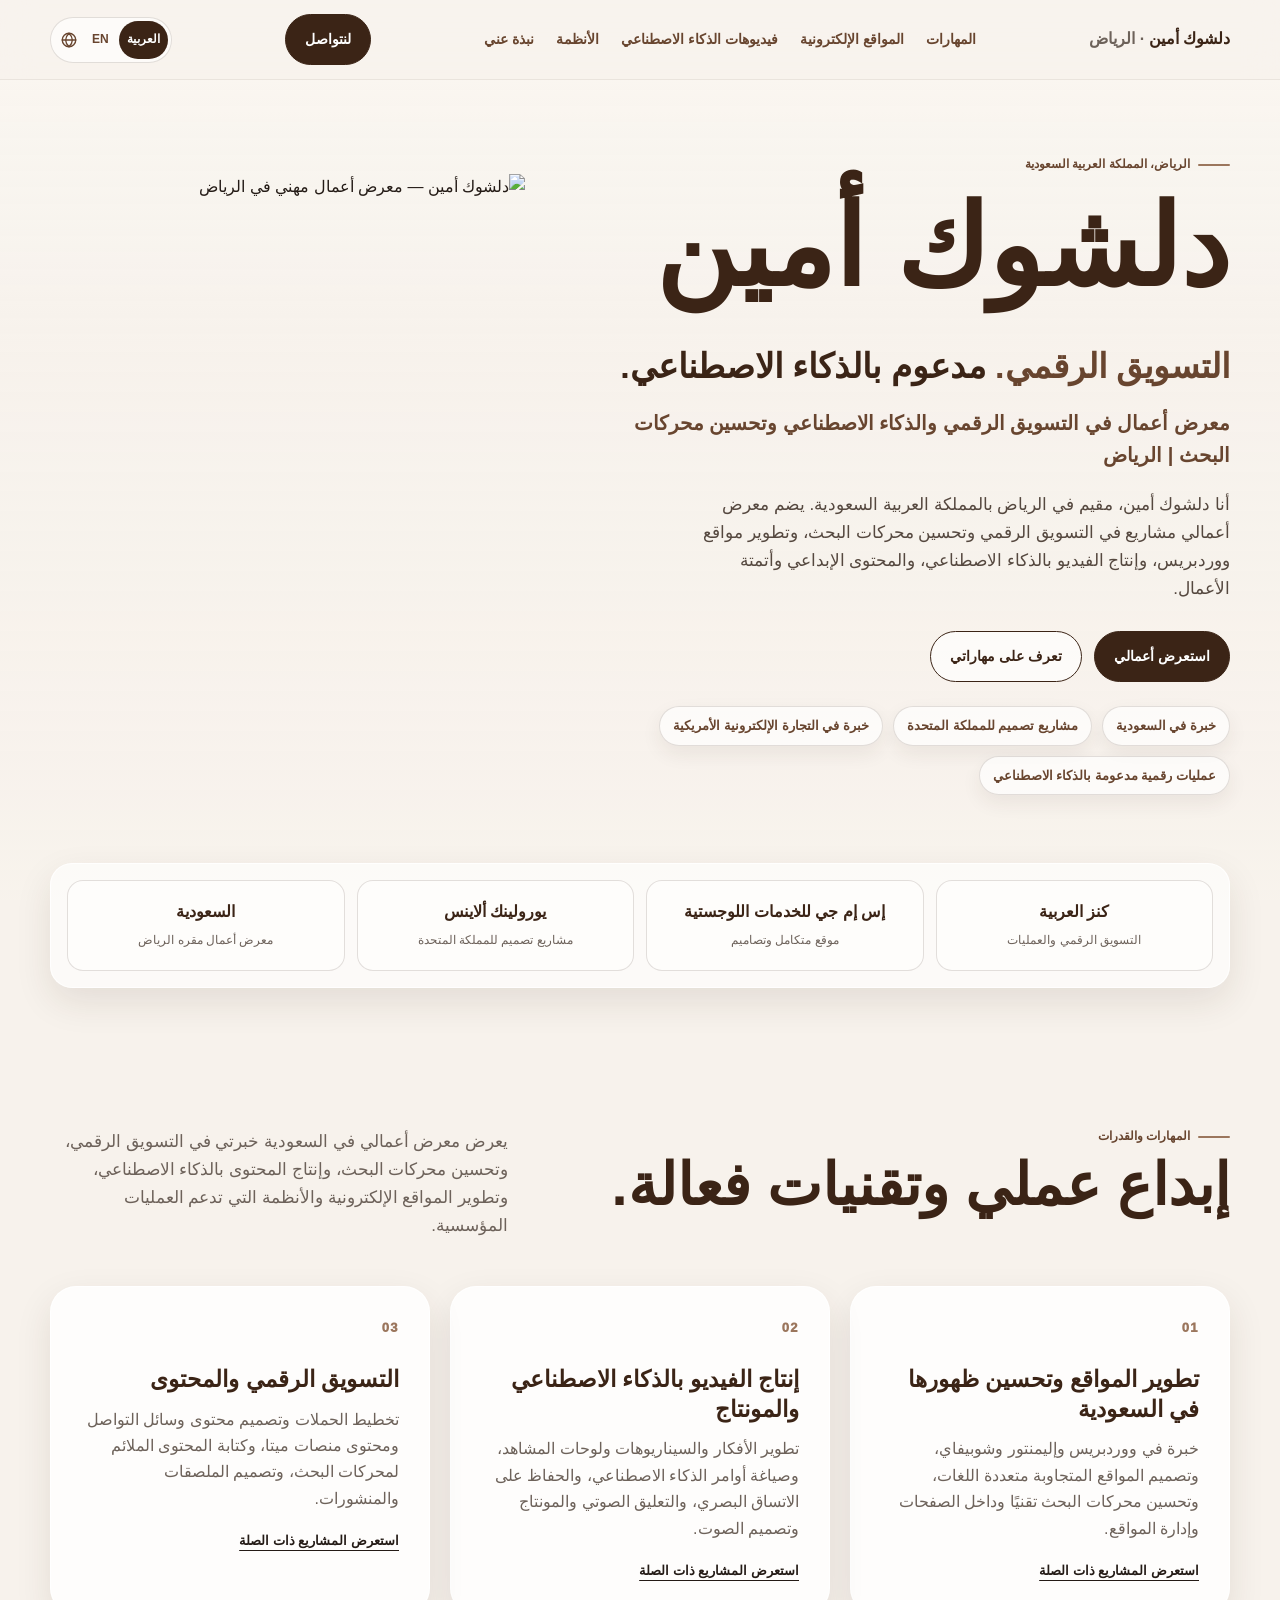
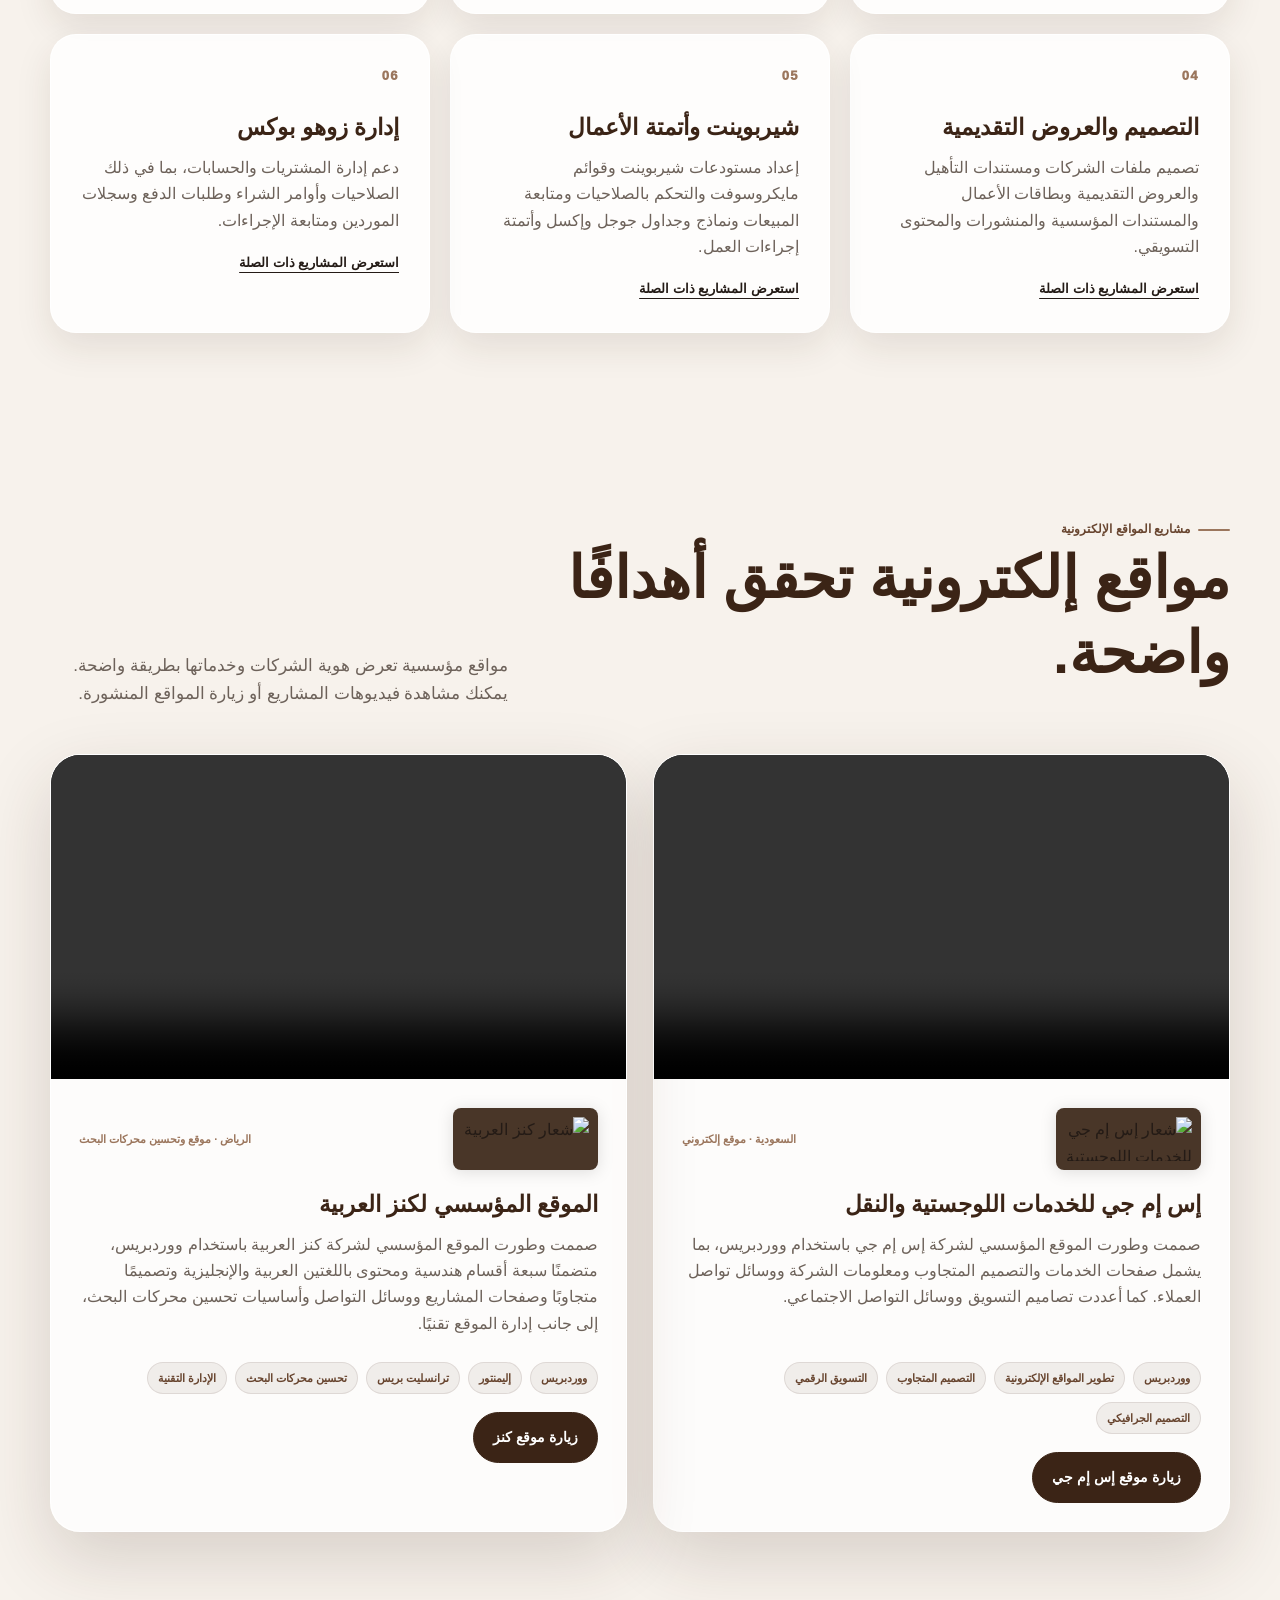
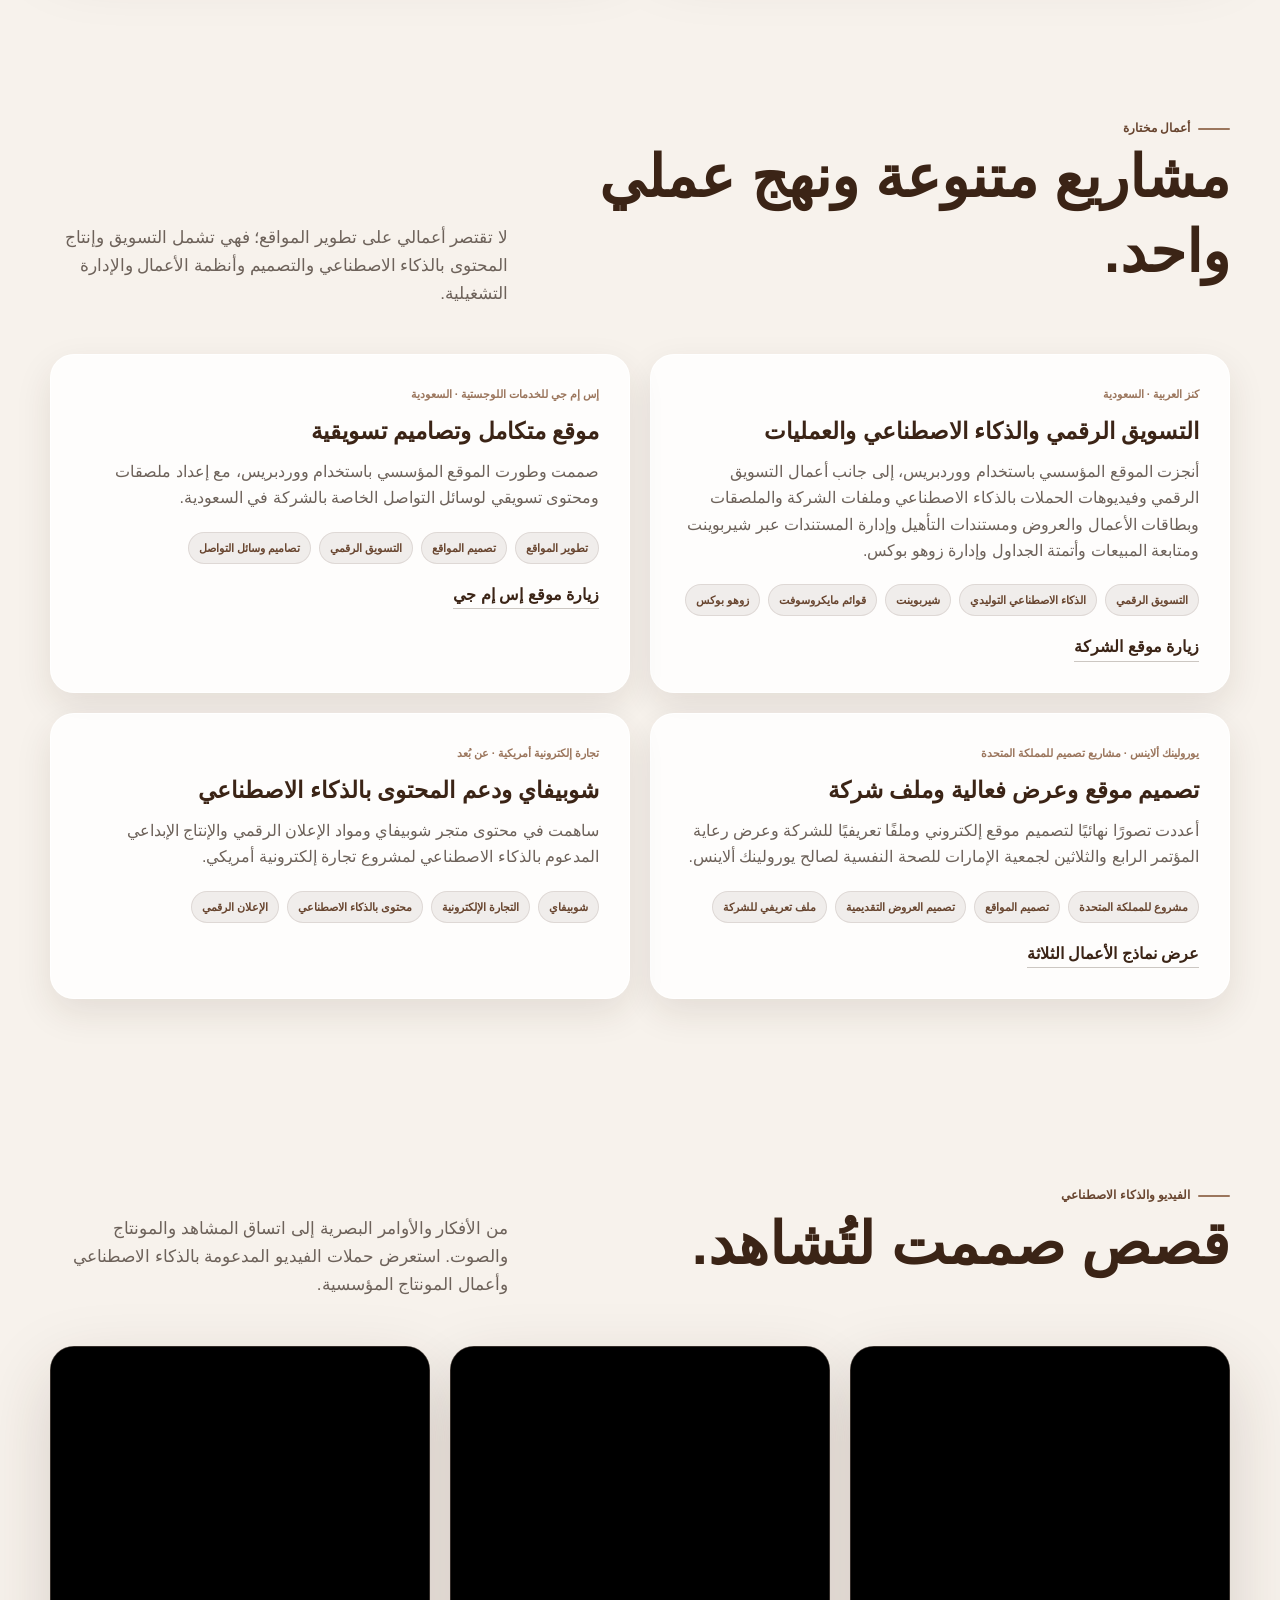
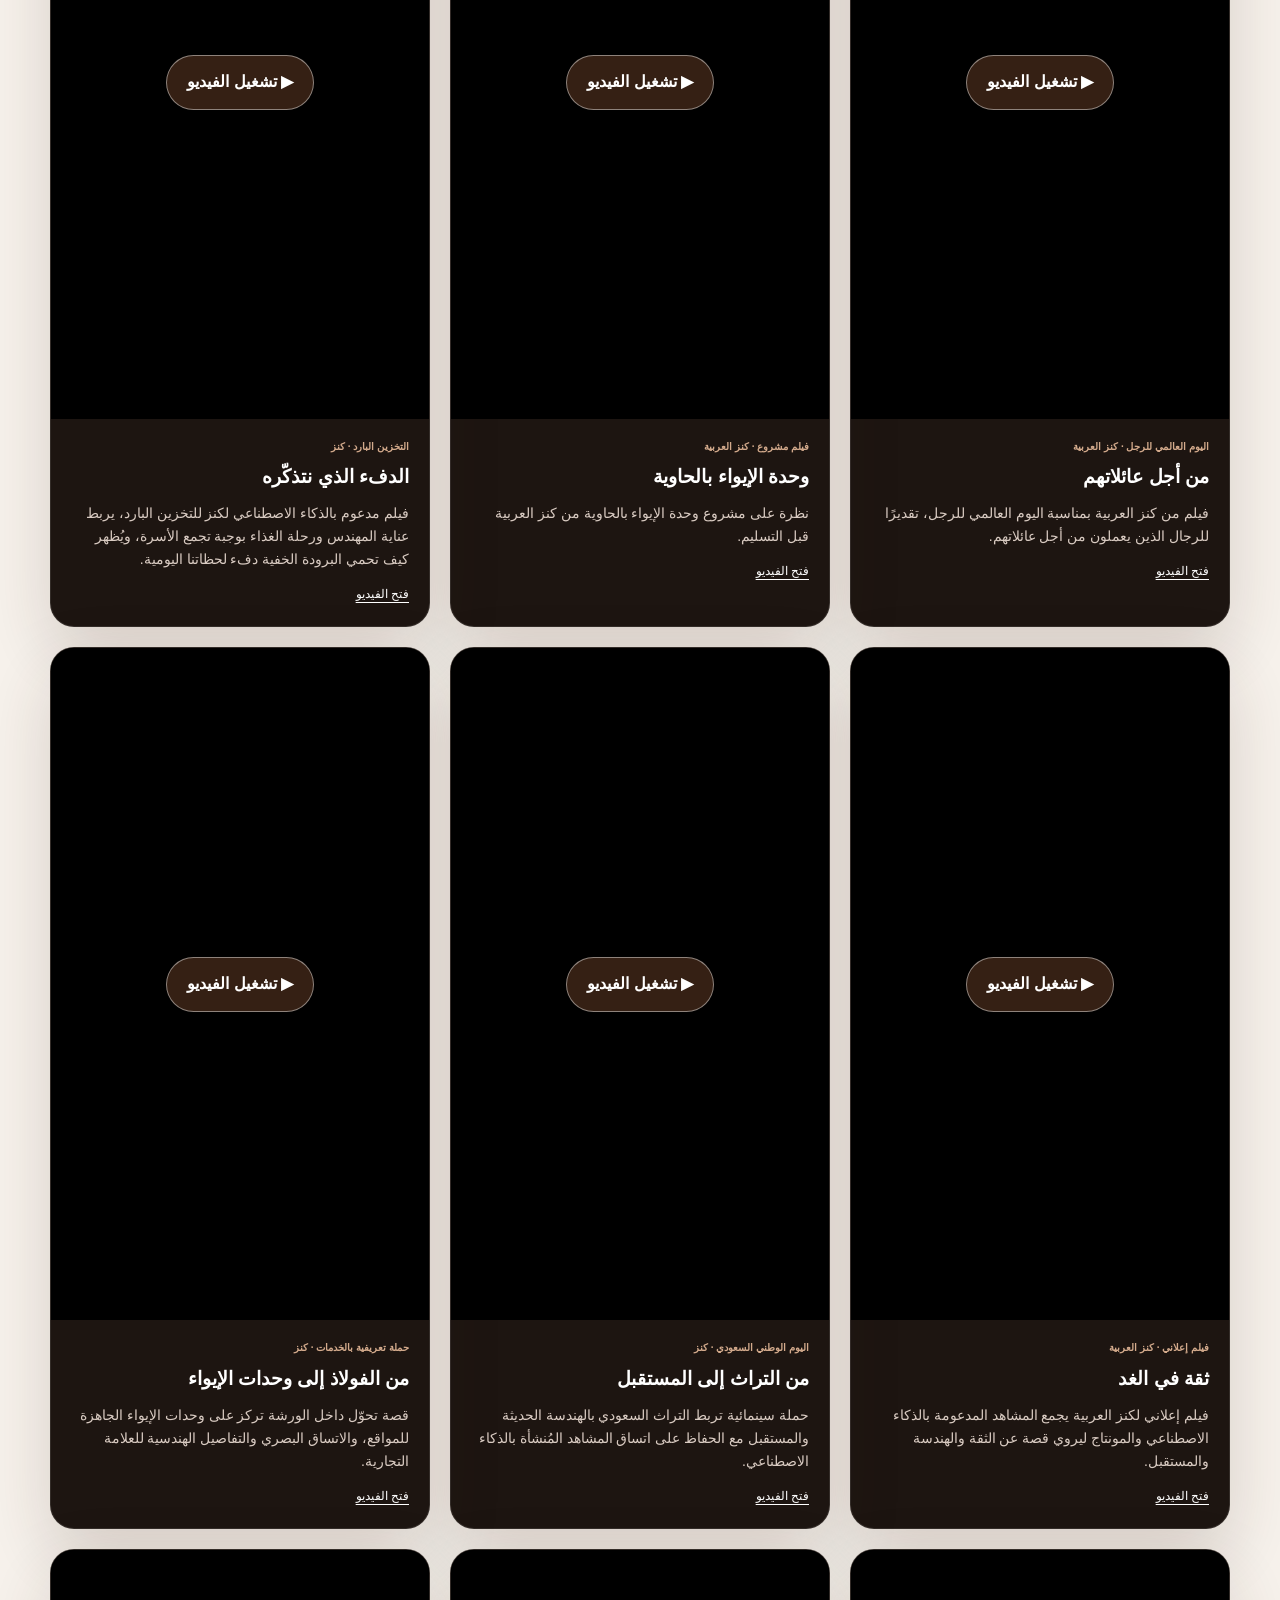
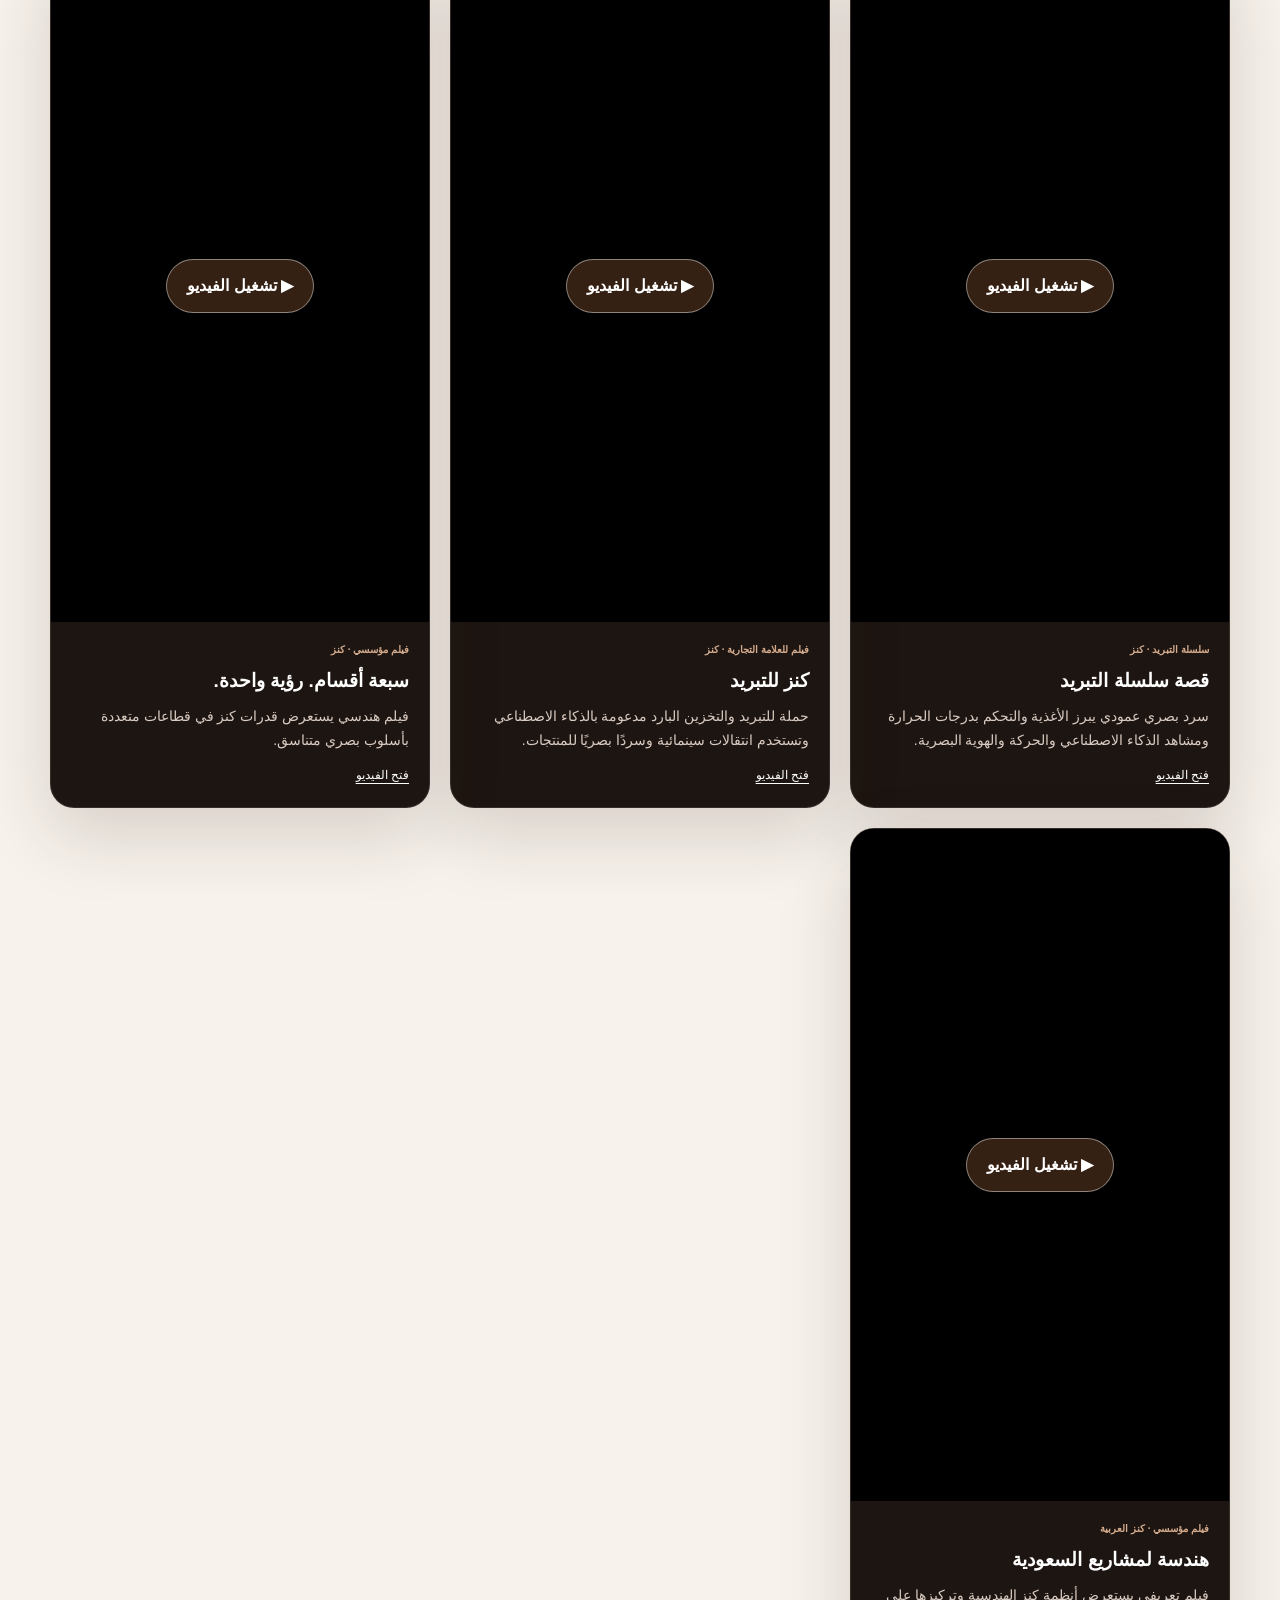
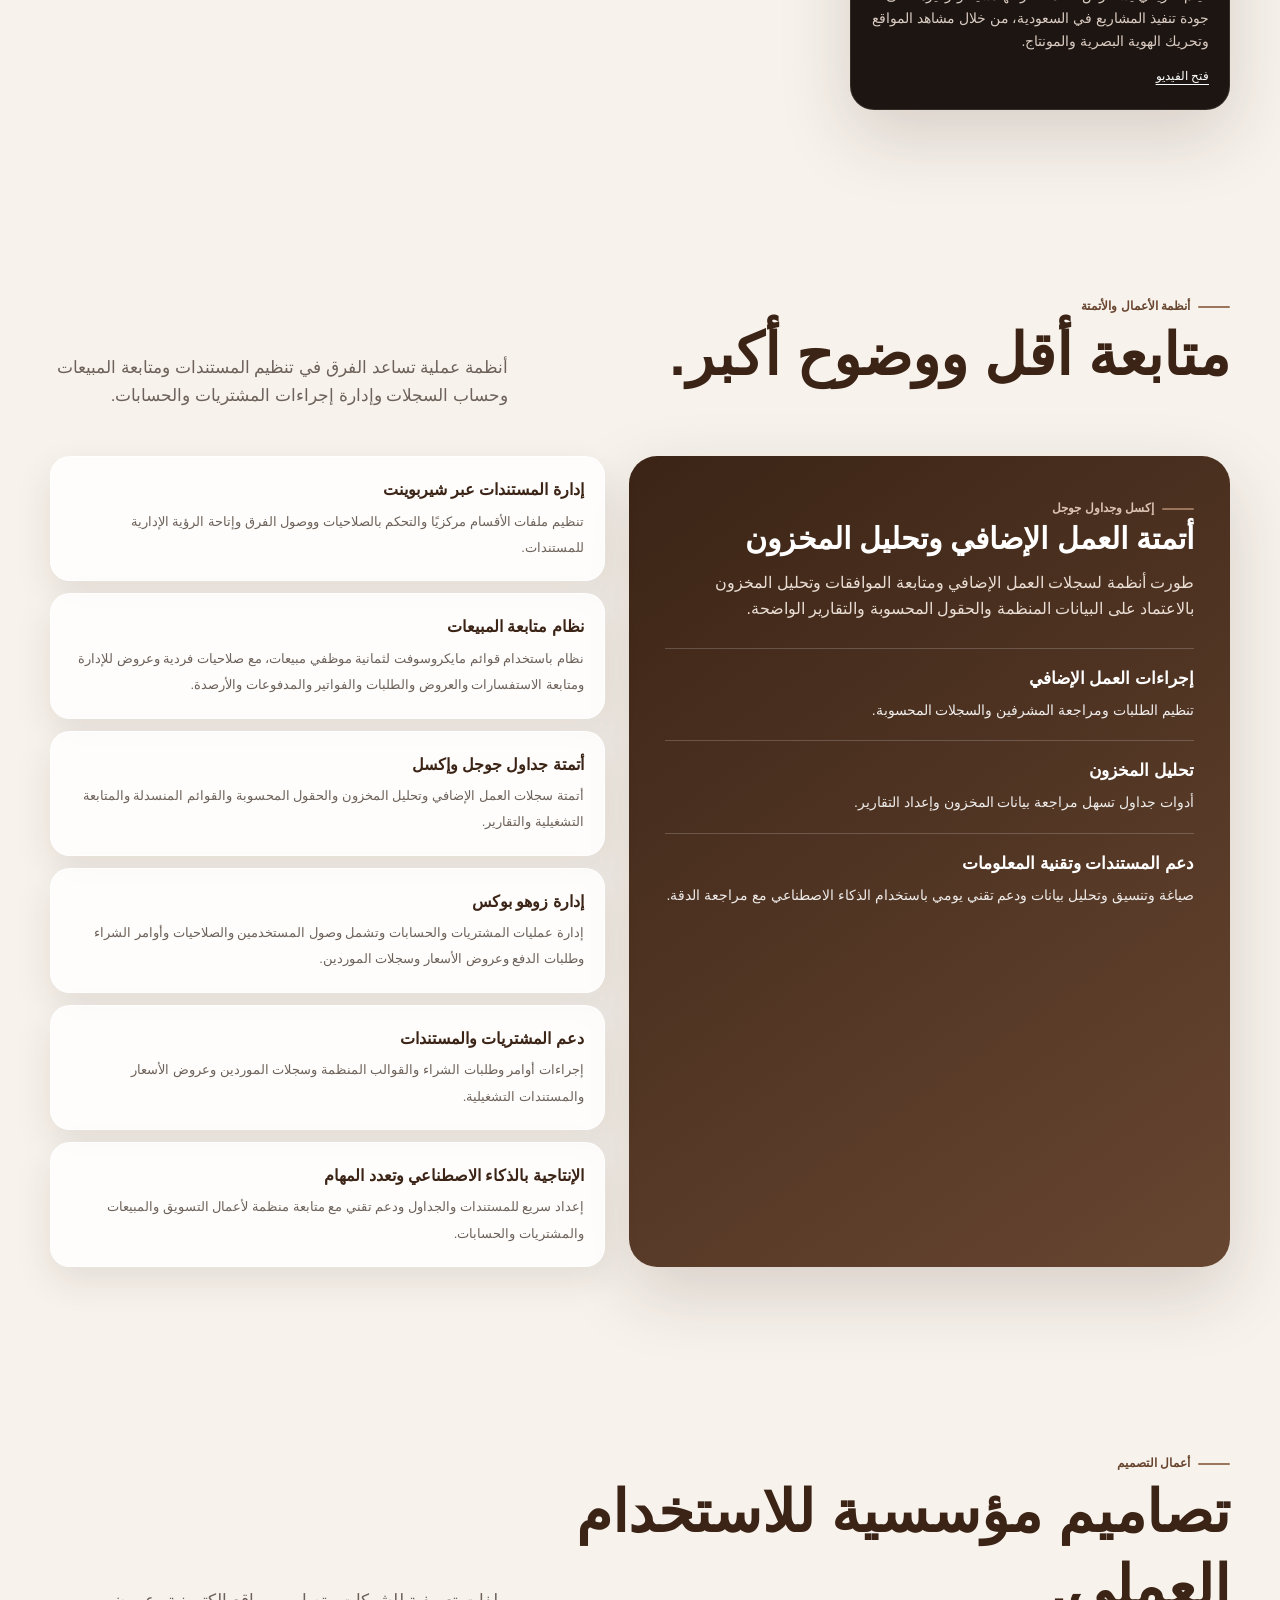
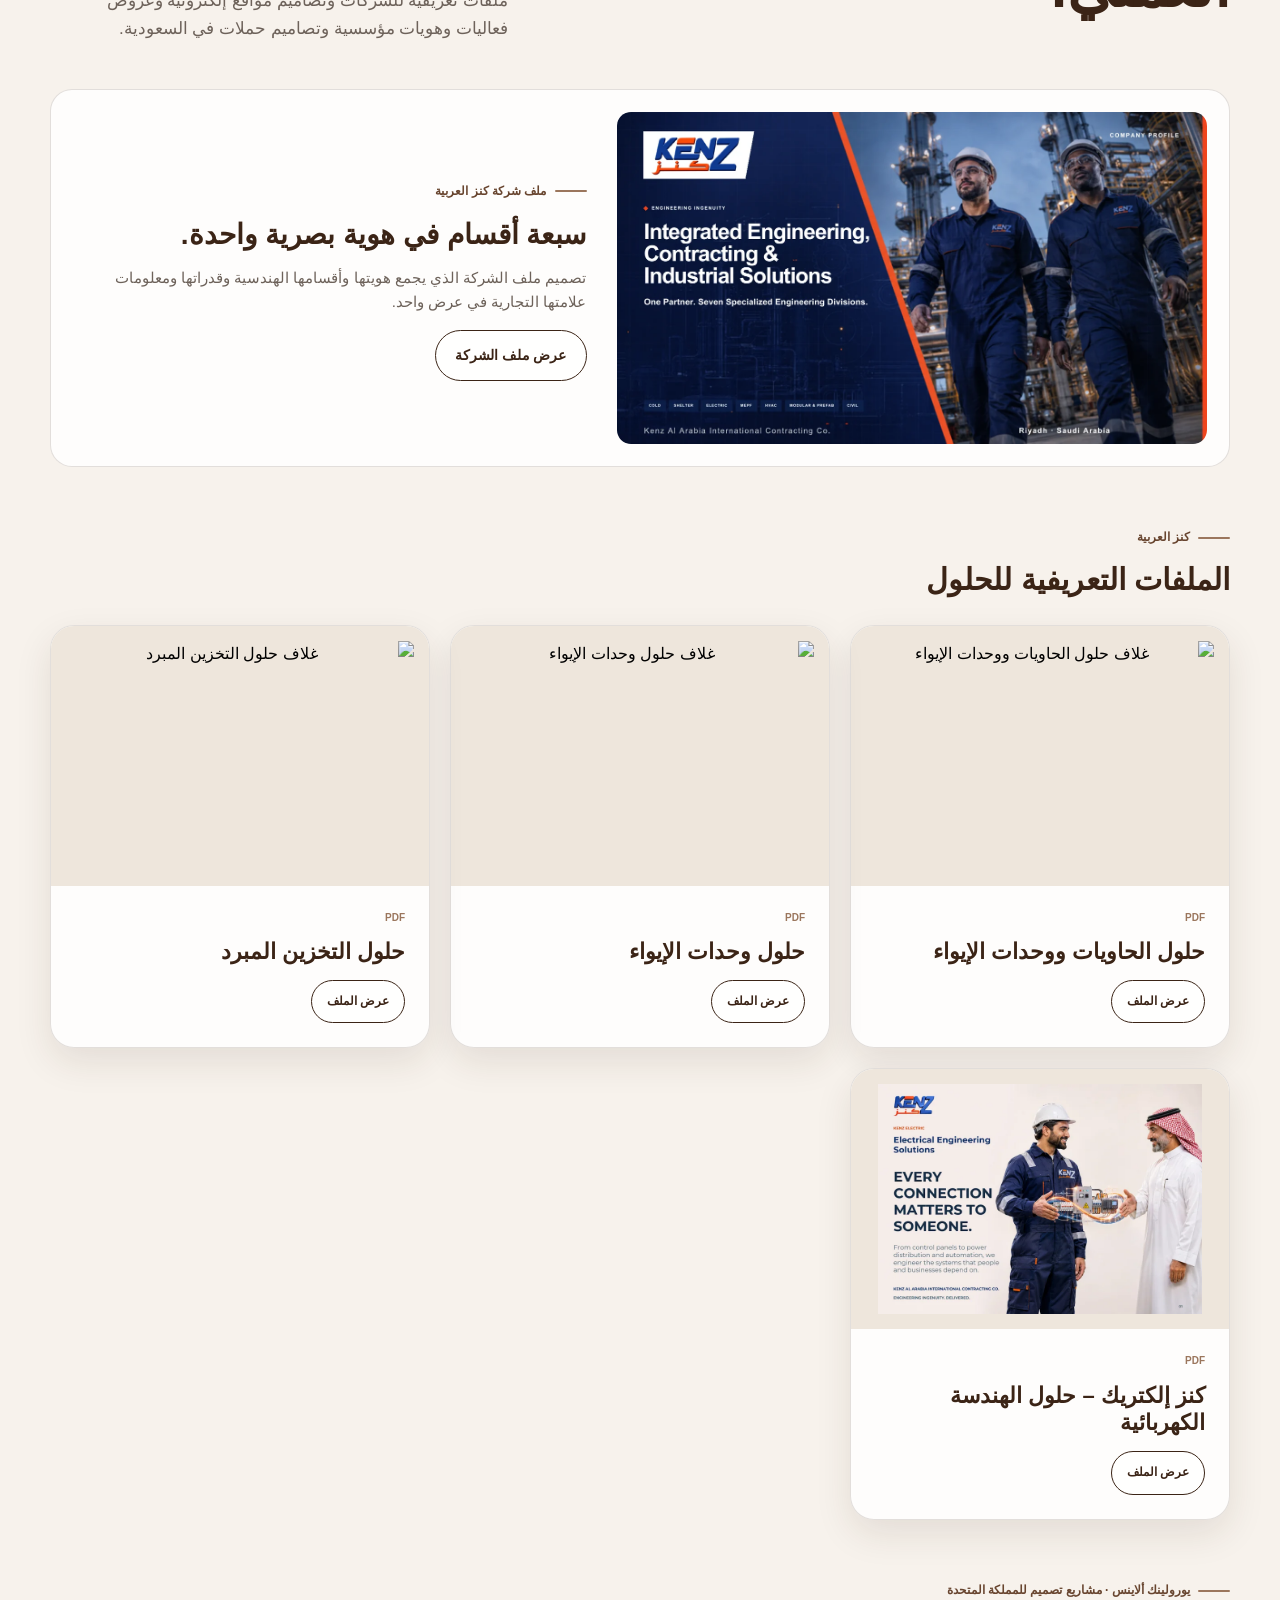
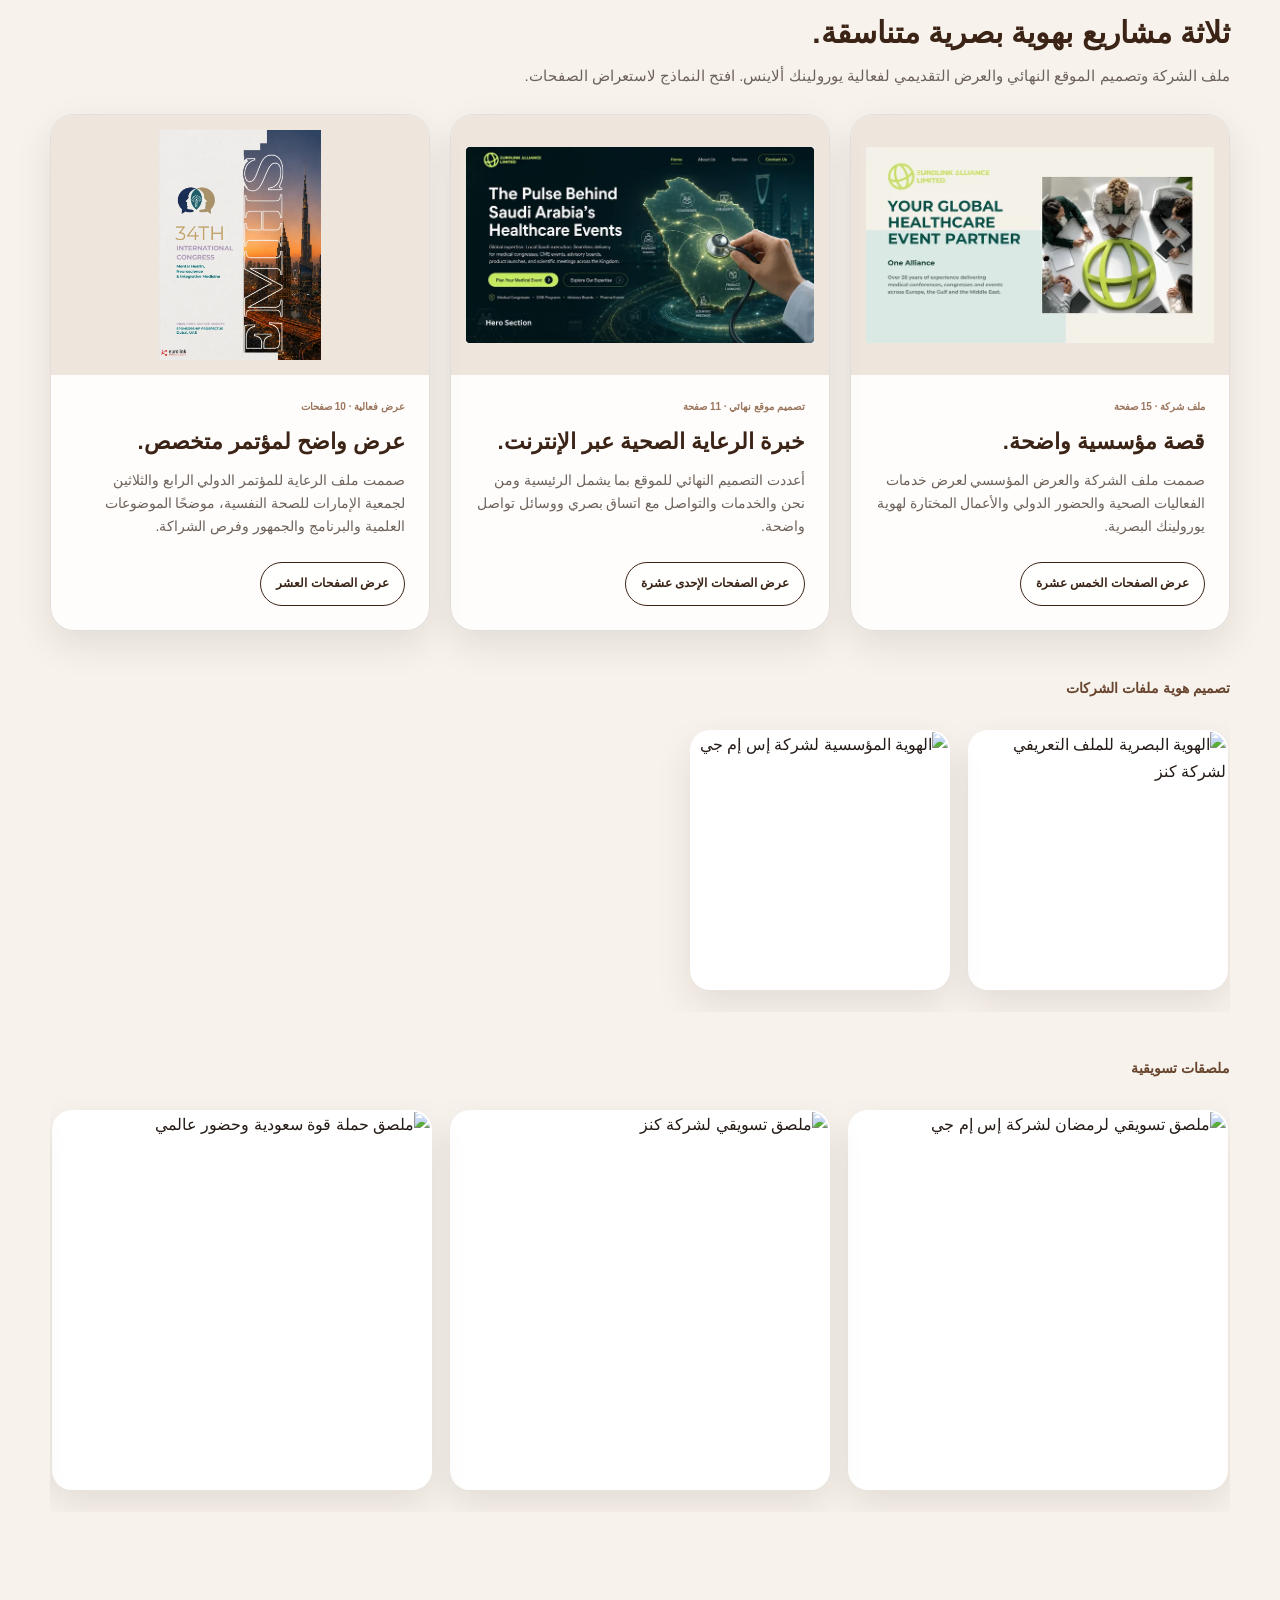
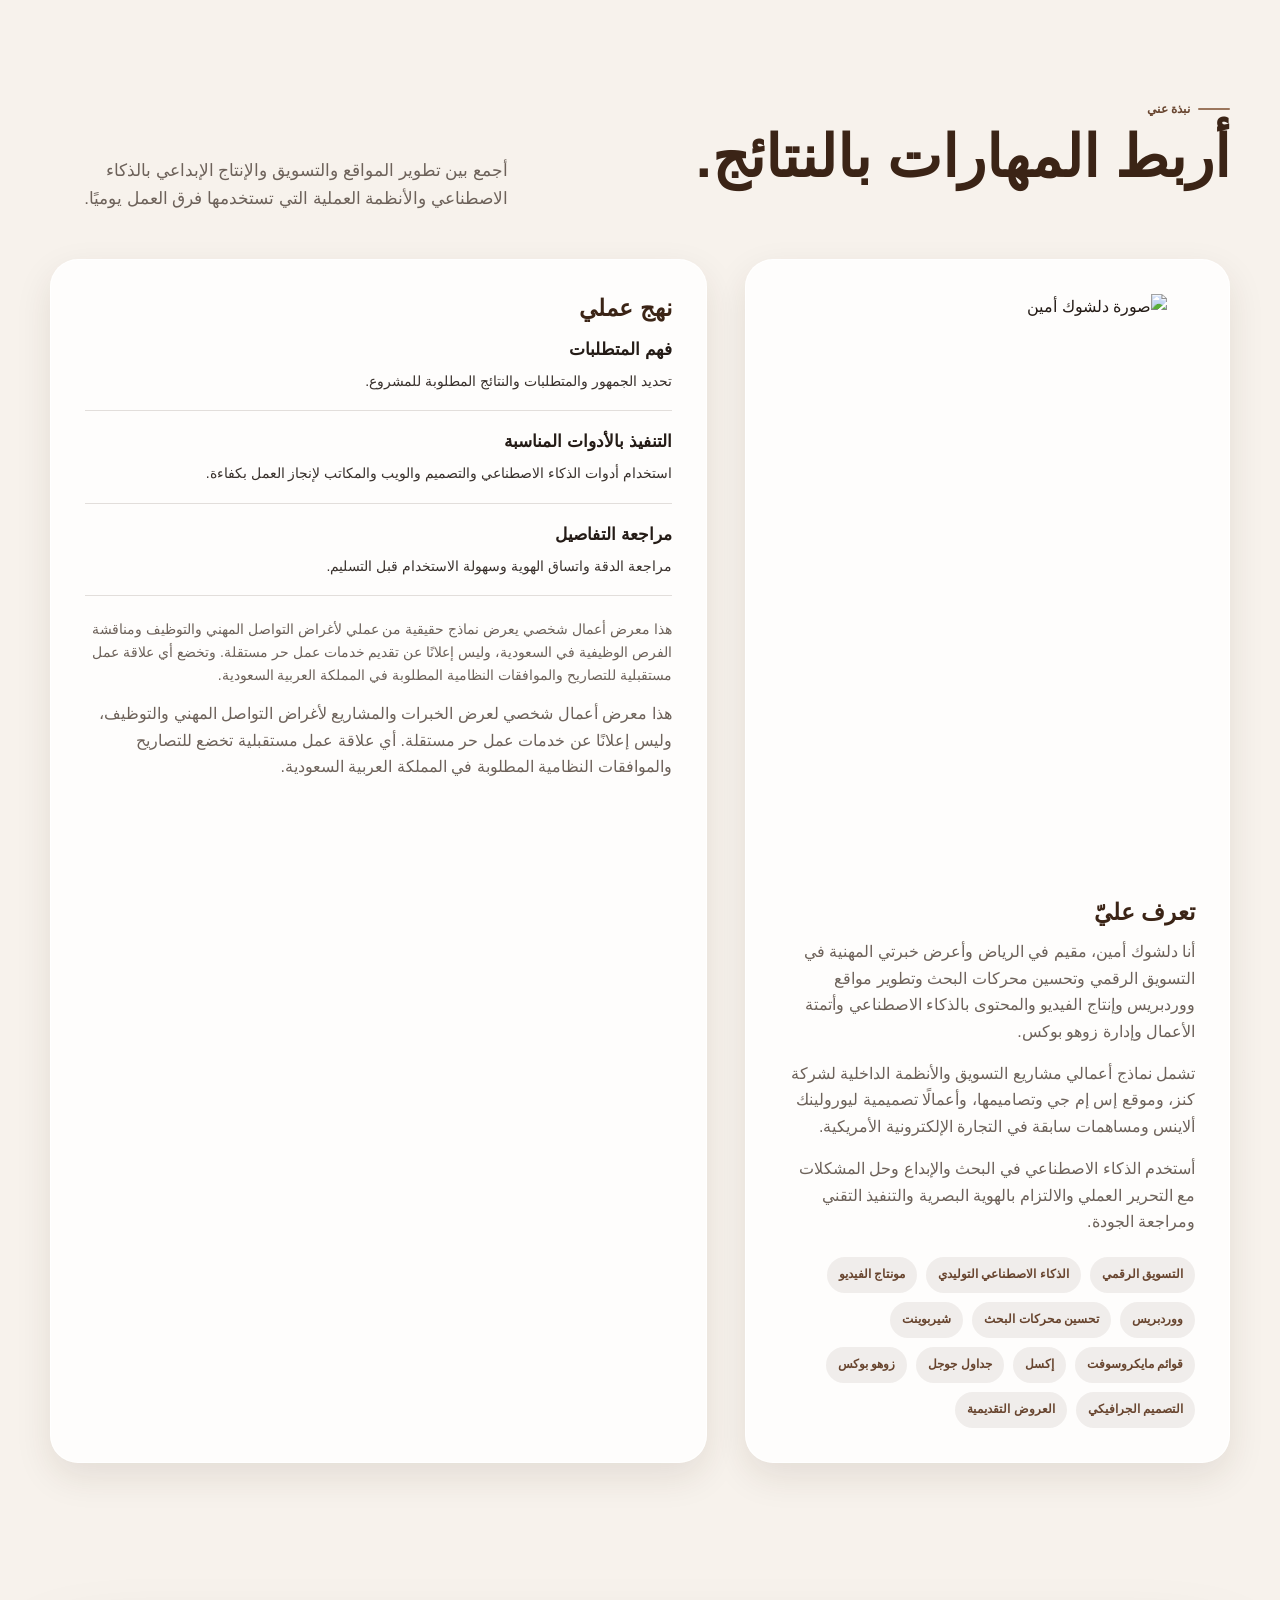
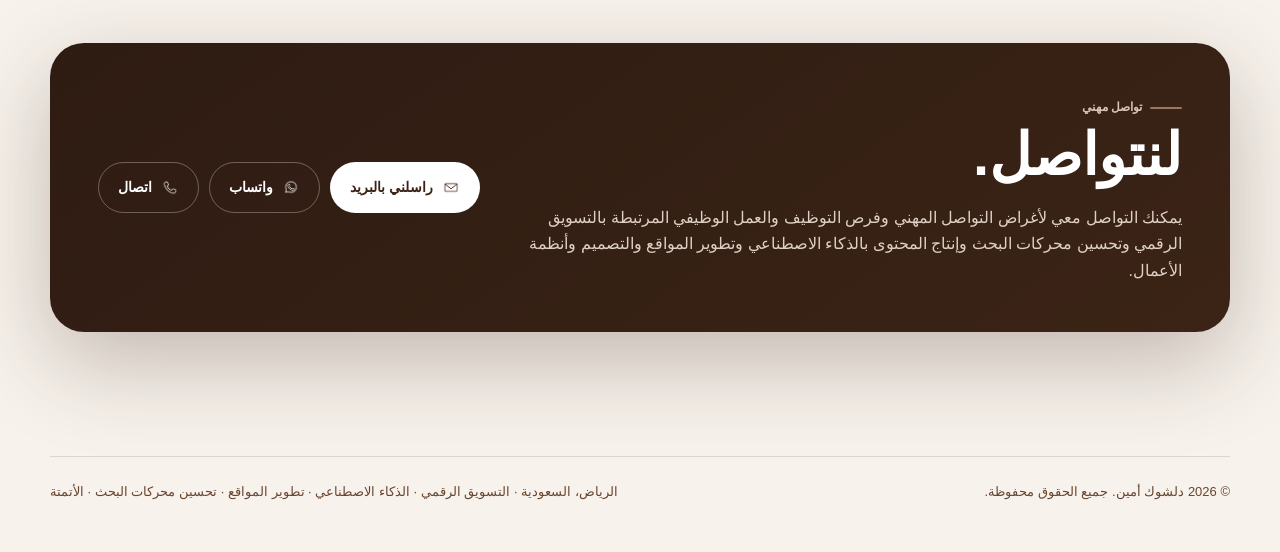
==== commit 88deab41: "Add the KENZ Electric PDF to the English and Arabic profile galleries" ====
--- a/ar/index.html
+++ b/ar/index.html
@@ -162,7 +162,7 @@
 <section class="section" id="design">
 <div class="container">
 <div class="head"><div><div class="eyebrow">أعمال التصميم</div><h2>تصاميم مؤسسية للاستخدام العملي.</h2></div><p>ملفات تعريفية للشركات وتصاميم مواقع إلكترونية وعروض فعاليات وهويات مؤسسية وتصاميم حملات في السعودية.</p></div><article class="profile-feature"><button class="profile-cover-button" type="button" data-document="kenz-company-profile" aria-label="فتح الملف التعريفي لشركة كنز العربية"><img alt="غلاف الملف التعريفي لشركة كنز من تصميم دلشوك أمين" height="731" loading="lazy" src="../assets/portfolio/images/kenz-company-profile-cover-designed-by-dilshook-amin-f6027c6e6b.webp" width="1300"/></button><div><span class="eyebrow">ملف شركة كنز العربية</span><h3>سبعة أقسام في هوية بصرية واحدة.</h3><p>تصميم ملف الشركة الذي يجمع هويتها وأقسامها الهندسية وقدراتها ومعلومات علامتها التجارية في عرض واحد.</p><button class="btn secondary" type="button" data-document="kenz-company-profile">عرض ملف الشركة</button></div></article>
-<section class="eurolink-work" id="kenz-division-profiles"><div class="sample-intro"><span class="eyebrow">كنز العربية</span><h3>الملفات التعريفية للحلول</h3></div><div class="sample-grid"><article class="sample-card"><button class="sample-cover" type="button" data-document="kenz-container-shelter" aria-label="فتح حلول الحاويات ووحدات الإيواء"><img src="https://www.kenzalarabia.com/wp-content/uploads/2026/11/Kenz-container-shelter-profile-4.jpg-scaled.webp" width="2560" height="1810" loading="lazy" decoding="async" alt="غلاف حلول الحاويات ووحدات الإيواء"/></button><div class="sample-copy"><div class="tag">PDF</div><h4>حلول الحاويات ووحدات الإيواء</h4><div class="sample-actions"><button class="btn secondary" type="button" data-document="kenz-container-shelter">عرض الملف</button></div></div></article><article class="sample-card"><button class="sample-cover" type="button" data-document="kenz-shelter" aria-label="فتح حلول وحدات الإيواء"><img src="https://www.kenzalarabia.com/wp-content/uploads/2026/11/KENZ_Shelter_Profile_28_Pages.pptx-8.jpg-scaled.webp" width="2560" height="1810" loading="lazy" decoding="async" alt="غلاف حلول وحدات الإيواء"/></button><div class="sample-copy"><div class="tag">PDF</div><h4>حلول وحدات الإيواء</h4><div class="sample-actions"><button class="btn secondary" type="button" data-document="kenz-shelter">عرض الملف</button></div></div></article><article class="sample-card"><button class="sample-cover" type="button" data-document="kenz-cold-storage" aria-label="فتح حلول التخزين المبرد"><img src="https://www.kenzalarabia.com/wp-content/uploads/2026/11/KENZ-Cold-Storage-Solutions-10.jpg-scaled.webp" width="2560" height="1810" loading="lazy" decoding="async" alt="غلاف حلول التخزين المبرد"/></button><div class="sample-copy"><div class="tag">PDF</div><h4>حلول التخزين المبرد</h4><div class="sample-actions"><button class="btn secondary" type="button" data-document="kenz-cold-storage">عرض الملف</button></div></div></article></div></section>
+<section class="eurolink-work" id="kenz-division-profiles"><div class="sample-intro"><span class="eyebrow">كنز العربية</span><h3>الملفات التعريفية للحلول</h3></div><div class="sample-grid"><article class="sample-card"><button class="sample-cover" type="button" data-document="kenz-container-shelter" aria-label="فتح حلول الحاويات ووحدات الإيواء"><img src="https://www.kenzalarabia.com/wp-content/uploads/2026/11/Kenz-container-shelter-profile-4.jpg-scaled.webp" width="2560" height="1810" loading="lazy" decoding="async" alt="غلاف حلول الحاويات ووحدات الإيواء"/></button><div class="sample-copy"><div class="tag">PDF</div><h4>حلول الحاويات ووحدات الإيواء</h4><div class="sample-actions"><button class="btn secondary" type="button" data-document="kenz-container-shelter">عرض الملف</button></div></div></article><article class="sample-card"><button class="sample-cover" type="button" data-document="kenz-shelter" aria-label="فتح حلول وحدات الإيواء"><img src="https://www.kenzalarabia.com/wp-content/uploads/2026/11/KENZ_Shelter_Profile_28_Pages.pptx-8.jpg-scaled.webp" width="2560" height="1810" loading="lazy" decoding="async" alt="غلاف حلول وحدات الإيواء"/></button><div class="sample-copy"><div class="tag">PDF</div><h4>حلول وحدات الإيواء</h4><div class="sample-actions"><button class="btn secondary" type="button" data-document="kenz-shelter">عرض الملف</button></div></div></article><article class="sample-card"><button class="sample-cover" type="button" data-document="kenz-cold-storage" aria-label="فتح حلول التخزين المبرد"><img src="https://www.kenzalarabia.com/wp-content/uploads/2026/11/KENZ-Cold-Storage-Solutions-10.jpg-scaled.webp" width="2560" height="1810" loading="lazy" decoding="async" alt="غلاف حلول التخزين المبرد"/></button><div class="sample-copy"><div class="tag">PDF</div><h4>حلول التخزين المبرد</h4><div class="sample-actions"><button class="btn secondary" type="button" data-document="kenz-cold-storage">عرض الملف</button></div></div></article><article class="sample-card"><button class="sample-cover" type="button" data-document="kenz-electric" aria-label="فتح كنز إلكتريك – حلول الهندسة الكهربائية"><img src="../assets/portfolio/images/kenz-electric-profile-cover.webp" width="800" height="566" loading="lazy" decoding="async" alt="غلاف كنز إلكتريك – حلول الهندسة الكهربائية"/></button><div class="sample-copy"><div class="tag">PDF</div><h4>كنز إلكتريك – حلول الهندسة الكهربائية</h4><div class="sample-actions"><button class="btn secondary" type="button" data-document="kenz-electric">عرض الملف</button></div></div></article></div></section>
 <div class="eurolink-work" id="eurolink"><div class="sample-intro"><span class="eyebrow">يورولينك ألاينس · مشاريع تصميم للمملكة المتحدة</span><h3>ثلاثة مشاريع بهوية بصرية متناسقة.</h3><p>ملف الشركة وتصميم الموقع النهائي والعرض التقديمي لفعالية يورولينك ألاينس. افتح النماذج لاستعراض الصفحات.</p></div><div class="sample-grid"><article class="sample-card"><button class="sample-cover" type="button" data-document="company-profile" aria-label="تصفح الملف التعريفي ليورولينك ألاينس، خمس عشرة صفحة"><img src="../assets/portfolio/images/eurolink-alliance-company-profile-cover-designed-by-dilshook-ami-67b39d60c8.webp" width="720" height="405" loading="lazy" decoding="async" alt="غلاف الملف التعريفي ليورولينك ألاينس من تصميم دلشوك أمين"/></button><div class="sample-copy"><div class="tag">ملف شركة · 15 صفحة</div><h4>قصة مؤسسية واضحة.</h4><p>صممت ملف الشركة والعرض المؤسسي لعرض خدمات الفعاليات الصحية والحضور الدولي والأعمال المختارة لهوية يورولينك البصرية.</p><div class="sample-actions"><button class="btn secondary" type="button" data-document="company-profile">عرض الصفحات الخمس عشرة </button></div></div></article><article class="sample-card"><button class="sample-cover" type="button" data-document="website-design" aria-label="تصفح التصميم النهائي لموقع يورولينك، إحدى عشرة صفحة"><img src="../assets/portfolio/images/eurolink-finalized-website-design-concept-cover-designed-by-dils-73f488c57d.webp" width="720" height="405" loading="lazy" decoding="async" alt="غلاف التصميم النهائي لموقع يورولينك من تصميم دلشوك أمين"/></button><div class="sample-copy"><div class="tag">تصميم موقع نهائي · 11 صفحة</div><h4>خبرة الرعاية الصحية عبر الإنترنت.</h4><p>أعددت التصميم النهائي للموقع بما يشمل الرئيسية ومن نحن والخدمات والتواصل مع اتساق بصري ووسائل تواصل واضحة.</p><div class="sample-actions"><button class="btn secondary" type="button" data-document="website-design">عرض الصفحات الإحدى عشرة </button></div></div></article><article class="sample-card"><button class="sample-cover" type="button" data-document="emhs-prospectus" aria-label="تصفح عرض رعاية المؤتمر الرابع والثلاثين لجمعية الإمارات للصحة النفسية، عشر صفحات"><img src="../assets/portfolio/images/34th-emhs-congress-sponsorship-prospectus-cover-designed-by-dils-778afb8ea4.webp" width="608" height="860" loading="lazy" decoding="async" alt="غلاف عرض رعاية المؤتمر الرابع والثلاثين لجمعية الإمارات للصحة النفسية من تصميم دلشوك أمين"/></button><div class="sample-copy"><div class="tag">عرض فعالية · 10 صفحات</div><h4>عرض واضح لمؤتمر متخصص.</h4><p>صممت ملف الرعاية للمؤتمر الدولي الرابع والثلاثين لجمعية الإمارات للصحة النفسية، موضحًا الموضوعات العلمية والبرنامج والجمهور وفرص الشراكة.</p><div class="sample-actions"><button class="btn secondary" type="button" data-document="emhs-prospectus">عرض الصفحات العشر </button></div></div></article></div></div>
 <div class="subhead">تصميم هوية ملفات الشركات</div>
 <div aria-label="معرض نماذج التصميم" class="design-scroll profiles" role="region" tabindex="0">
@@ -215,7 +215,7 @@
 <div class="document-stage" tabindex="0" aria-label="عارض المستندات"><img id="document-image" alt="" decoding="async"/><iframe id="document-frame" title="معاينة الملف التعريفي للشركة" loading="lazy" hidden allow="fullscreen"></iframe></div>
 <div class="document-controls"><button type="button" data-document-prev aria-label="الصفحة السابقة"> السابق</button><label>صفحة <select id="document-page" aria-label="اختيار صفحة المستند"></select></label><span class="document-status" aria-live="polite" aria-atomic="true"></span><button type="button" data-document-next aria-label="الصفحة التالية">التالي </button><button type="button" data-document-enlarge aria-pressed="false">تكبير الصفحة</button></div>
 </dialog>
-<script id="document-pages" type="application/json">{"kenz-cold-storage":{"title":"كنز العربية · حلول التخزين المبرد","preview":"https://www.kenzalarabia.com/wp-content/uploads/2026/11/KENZ_Cold_Storage_Solutions_Optimized.pdf"},"kenz-container-shelter":{"title":"كنز العربية · حلول الحاويات ووحدات الإيواء","preview":"https://www.kenzalarabia.com/wp-content/uploads/2026/11/KENZ_Container_Shelter_Solutions_Lossless_JP2.pdf"},"kenz-shelter":{"title":"كنز العربية · حلول وحدات الإيواء","preview":"https://www.kenzalarabia.com/wp-content/uploads/2026/11/KENZ_Shelter_Solutions_Lossless_JP2.pdf"},"company-profile":{"title":"الملف التعريفي لشركة يورولينك ألاينس","pages":[{"src":"../assets/portfolio/images/company-profile-page-01-5b6d578a73.webp","width":1600,"height":900},{"src":"../assets/portfolio/images/company-profile-page-02-0e9983853d.webp","width":1600,"height":900},{"src":"../assets/portfolio/images/company-profile-page-03-cec91e3eda.webp","width":1600,"height":900},{"src":"../assets/portfolio/images/company-profile-page-04-c70f3962e9.webp","width":1600,"height":900},{"src":"../assets/portfolio/images/company-profile-page-05-64330cf6ec.webp","width":1600,"height":900},{"src":"../assets/portfolio/images/company-profile-page-06-4a3d643227.webp","width":1600,"height":900},{"src":"../assets/portfolio/images/company-profile-page-07-0cde206bdc.webp","width":1600,"height":900},{"src":"../assets/portfolio/images/company-profile-page-08-9aeeac0903.webp","width":1600,"height":900},{"src":"../assets/portfolio/images/company-profile-page-09-b79bfafc6f.webp","width":1600,"height":900},{"src":"../assets/portfolio/images/company-profile-page-10-713647d86d.webp","width":1600,"height":900},{"src":"../assets/portfolio/images/company-profile-page-11-7720234454.webp","width":1600,"height":900},{"src":"../assets/portfolio/images/company-profile-page-12-4de4abfc85.webp","width":1600,"height":900},{"src":"../assets/portfolio/images/company-profile-page-13-8558b9619e.webp","width":1600,"height":900},{"src":"../assets/portfolio/images/company-profile-page-14-88d907db7d.webp","width":1600,"height":900},{"src":"../assets/portfolio/images/company-profile-page-15-22bef7fff4.webp","width":1600,"height":900}]},"website-design":{"title":"التصميم النهائي لموقع يورولينك","pages":[{"src":"../assets/portfolio/images/website-design-page-01-af4f841817.webp","width":1600,"height":901},{"src":"../assets/portfolio/images/website-design-page-02-3817a454c4.webp","width":1600,"height":901},{"src":"../assets/portfolio/images/website-design-page-03-40ec293d8e.webp","width":1600,"height":901},{"src":"../assets/portfolio/images/website-design-page-04-2c30a7f0c0.webp","width":1600,"height":901},{"src":"../assets/portfolio/images/website-design-page-05-56afc753db.webp","width":1600,"height":901},{"src":"../assets/portfolio/images/website-design-page-06-0ed43c3eff.webp","width":1600,"height":901},{"src":"../assets/portfolio/images/website-design-page-07-3f178fac1a.webp","width":1600,"height":901},{"src":"../assets/portfolio/images/website-design-page-08-8b8becbbc0.webp","width":1600,"height":901},{"src":"../assets/portfolio/images/website-design-page-09-c95a2a5975.webp","width":1600,"height":901},{"src":"../assets/portfolio/images/website-design-page-10-c48992870a.webp","width":1600,"height":901},{"src":"../assets/portfolio/images/website-design-page-11-45c4504a99.webp","width":1600,"height":901}]},"emhs-prospectus":{"title":"عرض رعاية المؤتمر الرابع والثلاثين لجمعية الإمارات للصحة النفسية","pages":[{"src":"../assets/portfolio/images/emhs-prospectus-page-01-543c6c2b37.webp","width":1600,"height":2262},{"src":"../assets/portfolio/images/emhs-prospectus-page-02-a932c9d20b.webp","width":1600,"height":2262},{"src":"../assets/portfolio/images/emhs-prospectus-page-03-3f9cc9d8ec.webp","width":1600,"height":2262},{"src":"../assets/portfolio/images/emhs-prospectus-page-04-8bef2d414d.webp","width":1600,"height":2262},{"src":"../assets/portfolio/images/emhs-prospectus-page-05-084c98fed6.webp","width":1600,"height":2262},{"src":"../assets/portfolio/images/emhs-prospectus-page-06-75405e1006.webp","width":1600,"height":2262},{"src":"../assets/portfolio/images/emhs-prospectus-page-07-d5c62fd290.webp","width":1600,"height":2262},{"src":"../assets/portfolio/images/emhs-prospectus-page-08-059d960e94.webp","width":1600,"height":2262},{"src":"../assets/portfolio/images/emhs-prospectus-page-09-101c22dda9.webp","width":1600,"height":2262},{"src":"../assets/portfolio/images/emhs-prospectus-page-10-d3d779a62e.webp","width":1600,"height":2262}]},"kenz-company-profile":{"title":"الملف التعريفي لشركة كنز العربية","preview":"https://drive.google.com/file/d/1urzmaiiBaZC7wDlS4cEZlx-bGJiz8zAR/preview"}}</script><script src="../assets/portfolio/documents.js?v=20261013-rtl2"></script>
+<script id="document-pages" type="application/json">{"kenz-electric":{"title":"كنز إلكتريك – حلول الهندسة الكهربائية","preview":"https://drive.google.com/file/d/1ok91oPNNbohUHBYPjU_s-W-3XV76pDPV/preview?hl=ar"},"kenz-cold-storage":{"title":"كنز العربية · حلول التخزين المبرد","preview":"https://www.kenzalarabia.com/wp-content/uploads/2026/11/KENZ_Cold_Storage_Solutions_Optimized.pdf"},"kenz-container-shelter":{"title":"كنز العربية · حلول الحاويات ووحدات الإيواء","preview":"https://www.kenzalarabia.com/wp-content/uploads/2026/11/KENZ_Container_Shelter_Solutions_Lossless_JP2.pdf"},"kenz-shelter":{"title":"كنز العربية · حلول وحدات الإيواء","preview":"https://www.kenzalarabia.com/wp-content/uploads/2026/11/KENZ_Shelter_Solutions_Lossless_JP2.pdf"},"company-profile":{"title":"الملف التعريفي لشركة يورولينك ألاينس","pages":[{"src":"../assets/portfolio/images/company-profile-page-01-5b6d578a73.webp","width":1600,"height":900},{"src":"../assets/portfolio/images/company-profile-page-02-0e9983853d.webp","width":1600,"height":900},{"src":"../assets/portfolio/images/company-profile-page-03-cec91e3eda.webp","width":1600,"height":900},{"src":"../assets/portfolio/images/company-profile-page-04-c70f3962e9.webp","width":1600,"height":900},{"src":"../assets/portfolio/images/company-profile-page-05-64330cf6ec.webp","width":1600,"height":900},{"src":"../assets/portfolio/images/company-profile-page-06-4a3d643227.webp","width":1600,"height":900},{"src":"../assets/portfolio/images/company-profile-page-07-0cde206bdc.webp","width":1600,"height":900},{"src":"../assets/portfolio/images/company-profile-page-08-9aeeac0903.webp","width":1600,"height":900},{"src":"../assets/portfolio/images/company-profile-page-09-b79bfafc6f.webp","width":1600,"height":900},{"src":"../assets/portfolio/images/company-profile-page-10-713647d86d.webp","width":1600,"height":900},{"src":"../assets/portfolio/images/company-profile-page-11-7720234454.webp","width":1600,"height":900},{"src":"../assets/portfolio/images/company-profile-page-12-4de4abfc85.webp","width":1600,"height":900},{"src":"../assets/portfolio/images/company-profile-page-13-8558b9619e.webp","width":1600,"height":900},{"src":"../assets/portfolio/images/company-profile-page-14-88d907db7d.webp","width":1600,"height":900},{"src":"../assets/portfolio/images/company-profile-page-15-22bef7fff4.webp","width":1600,"height":900}]},"website-design":{"title":"التصميم النهائي لموقع يورولينك","pages":[{"src":"../assets/portfolio/images/website-design-page-01-af4f841817.webp","width":1600,"height":901},{"src":"../assets/portfolio/images/website-design-page-02-3817a454c4.webp","width":1600,"height":901},{"src":"../assets/portfolio/images/website-design-page-03-40ec293d8e.webp","width":1600,"height":901},{"src":"../assets/portfolio/images/website-design-page-04-2c30a7f0c0.webp","width":1600,"height":901},{"src":"../assets/portfolio/images/website-design-page-05-56afc753db.webp","width":1600,"height":901},{"src":"../assets/portfolio/images/website-design-page-06-0ed43c3eff.webp","width":1600,"height":901},{"src":"../assets/portfolio/images/website-design-page-07-3f178fac1a.webp","width":1600,"height":901},{"src":"../assets/portfolio/images/website-design-page-08-8b8becbbc0.webp","width":1600,"height":901},{"src":"../assets/portfolio/images/website-design-page-09-c95a2a5975.webp","width":1600,"height":901},{"src":"../assets/portfolio/images/website-design-page-10-c48992870a.webp","width":1600,"height":901},{"src":"../assets/portfolio/images/website-design-page-11-45c4504a99.webp","width":1600,"height":901}]},"emhs-prospectus":{"title":"عرض رعاية المؤتمر الرابع والثلاثين لجمعية الإمارات للصحة النفسية","pages":[{"src":"../assets/portfolio/images/emhs-prospectus-page-01-543c6c2b37.webp","width":1600,"height":2262},{"src":"../assets/portfolio/images/emhs-prospectus-page-02-a932c9d20b.webp","width":1600,"height":2262},{"src":"../assets/portfolio/images/emhs-prospectus-page-03-3f9cc9d8ec.webp","width":1600,"height":2262},{"src":"../assets/portfolio/images/emhs-prospectus-page-04-8bef2d414d.webp","width":1600,"height":2262},{"src":"../assets/portfolio/images/emhs-prospectus-page-05-084c98fed6.webp","width":1600,"height":2262},{"src":"../assets/portfolio/images/emhs-prospectus-page-06-75405e1006.webp","width":1600,"height":2262},{"src":"../assets/portfolio/images/emhs-prospectus-page-07-d5c62fd290.webp","width":1600,"height":2262},{"src":"../assets/portfolio/images/emhs-prospectus-page-08-059d960e94.webp","width":1600,"height":2262},{"src":"../assets/portfolio/images/emhs-prospectus-page-09-101c22dda9.webp","width":1600,"height":2262},{"src":"../assets/portfolio/images/emhs-prospectus-page-10-d3d779a62e.webp","width":1600,"height":2262}]},"kenz-company-profile":{"title":"الملف التعريفي لشركة كنز العربية","preview":"https://drive.google.com/file/d/1urzmaiiBaZC7wDlS4cEZlx-bGJiz8zAR/preview"}}</script><script src="../assets/portfolio/documents.js?v=20261013-rtl2"></script>
 </body>
 </html>
 
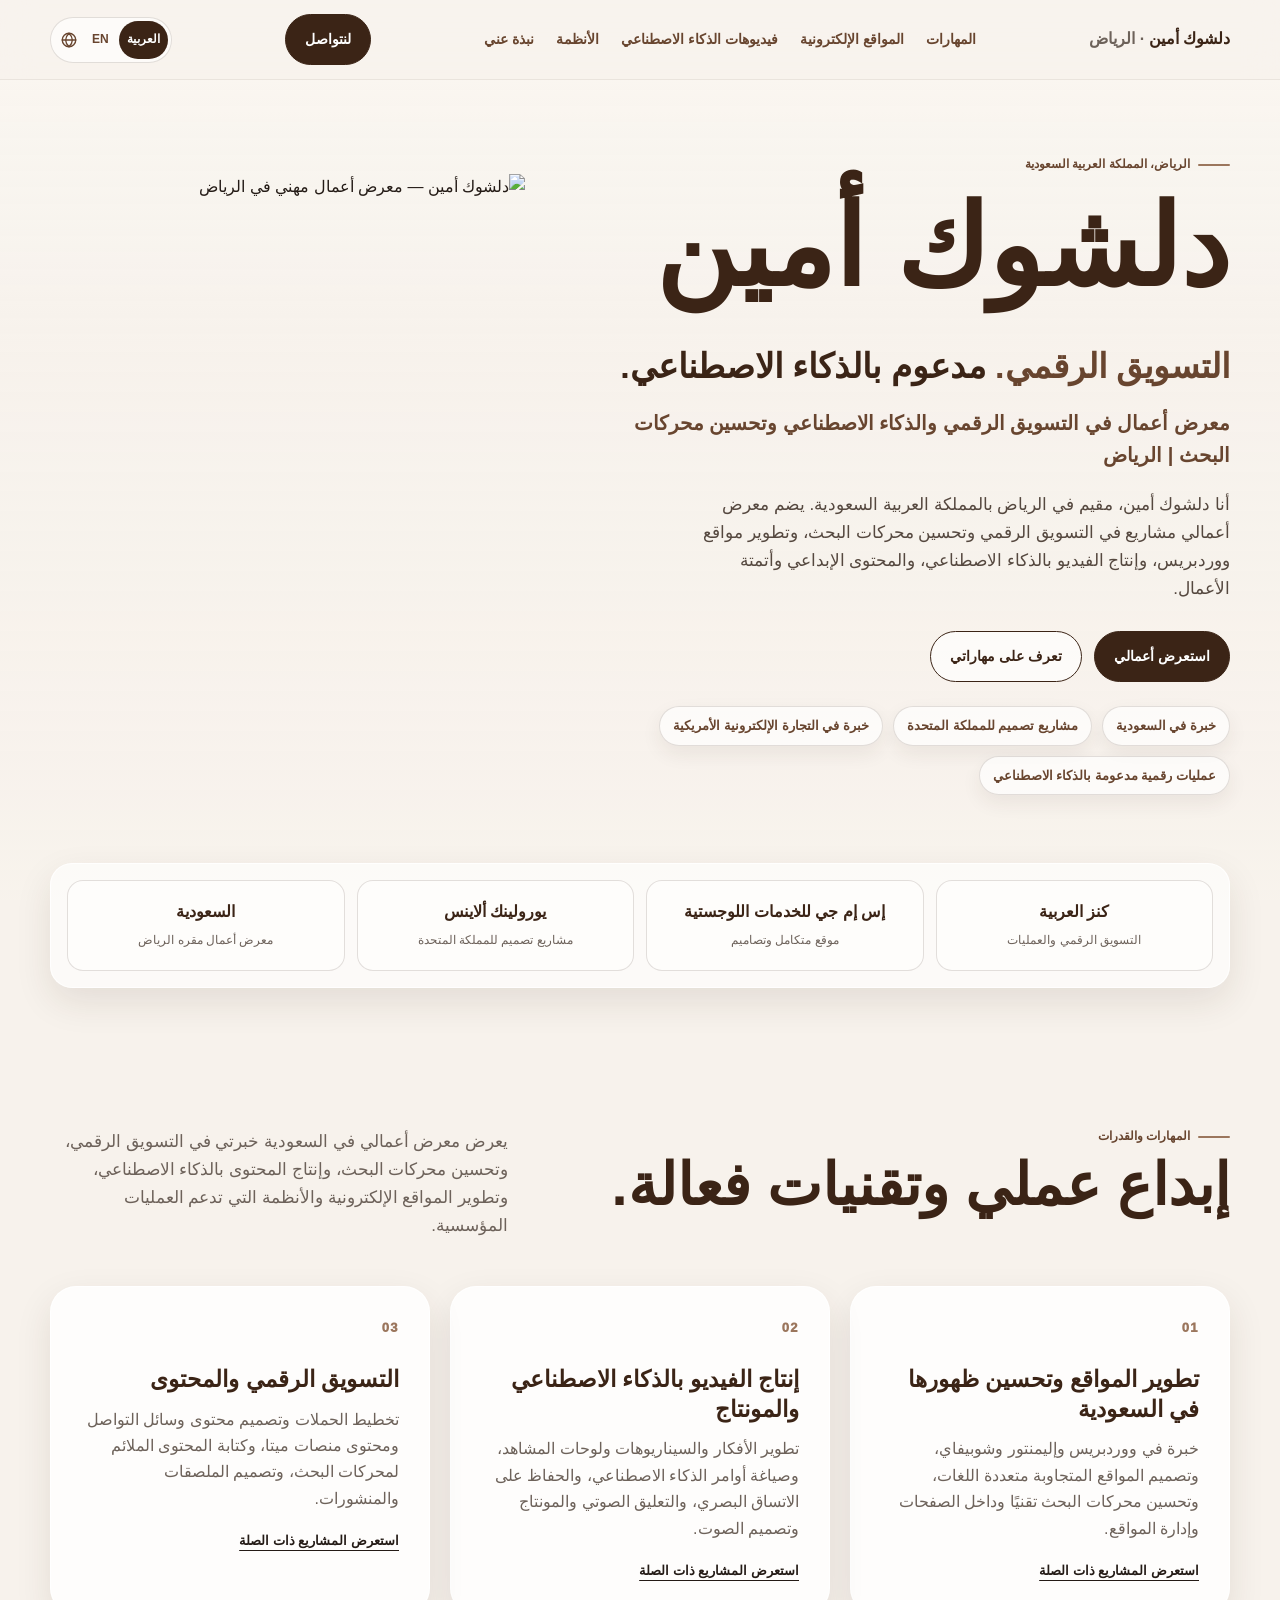
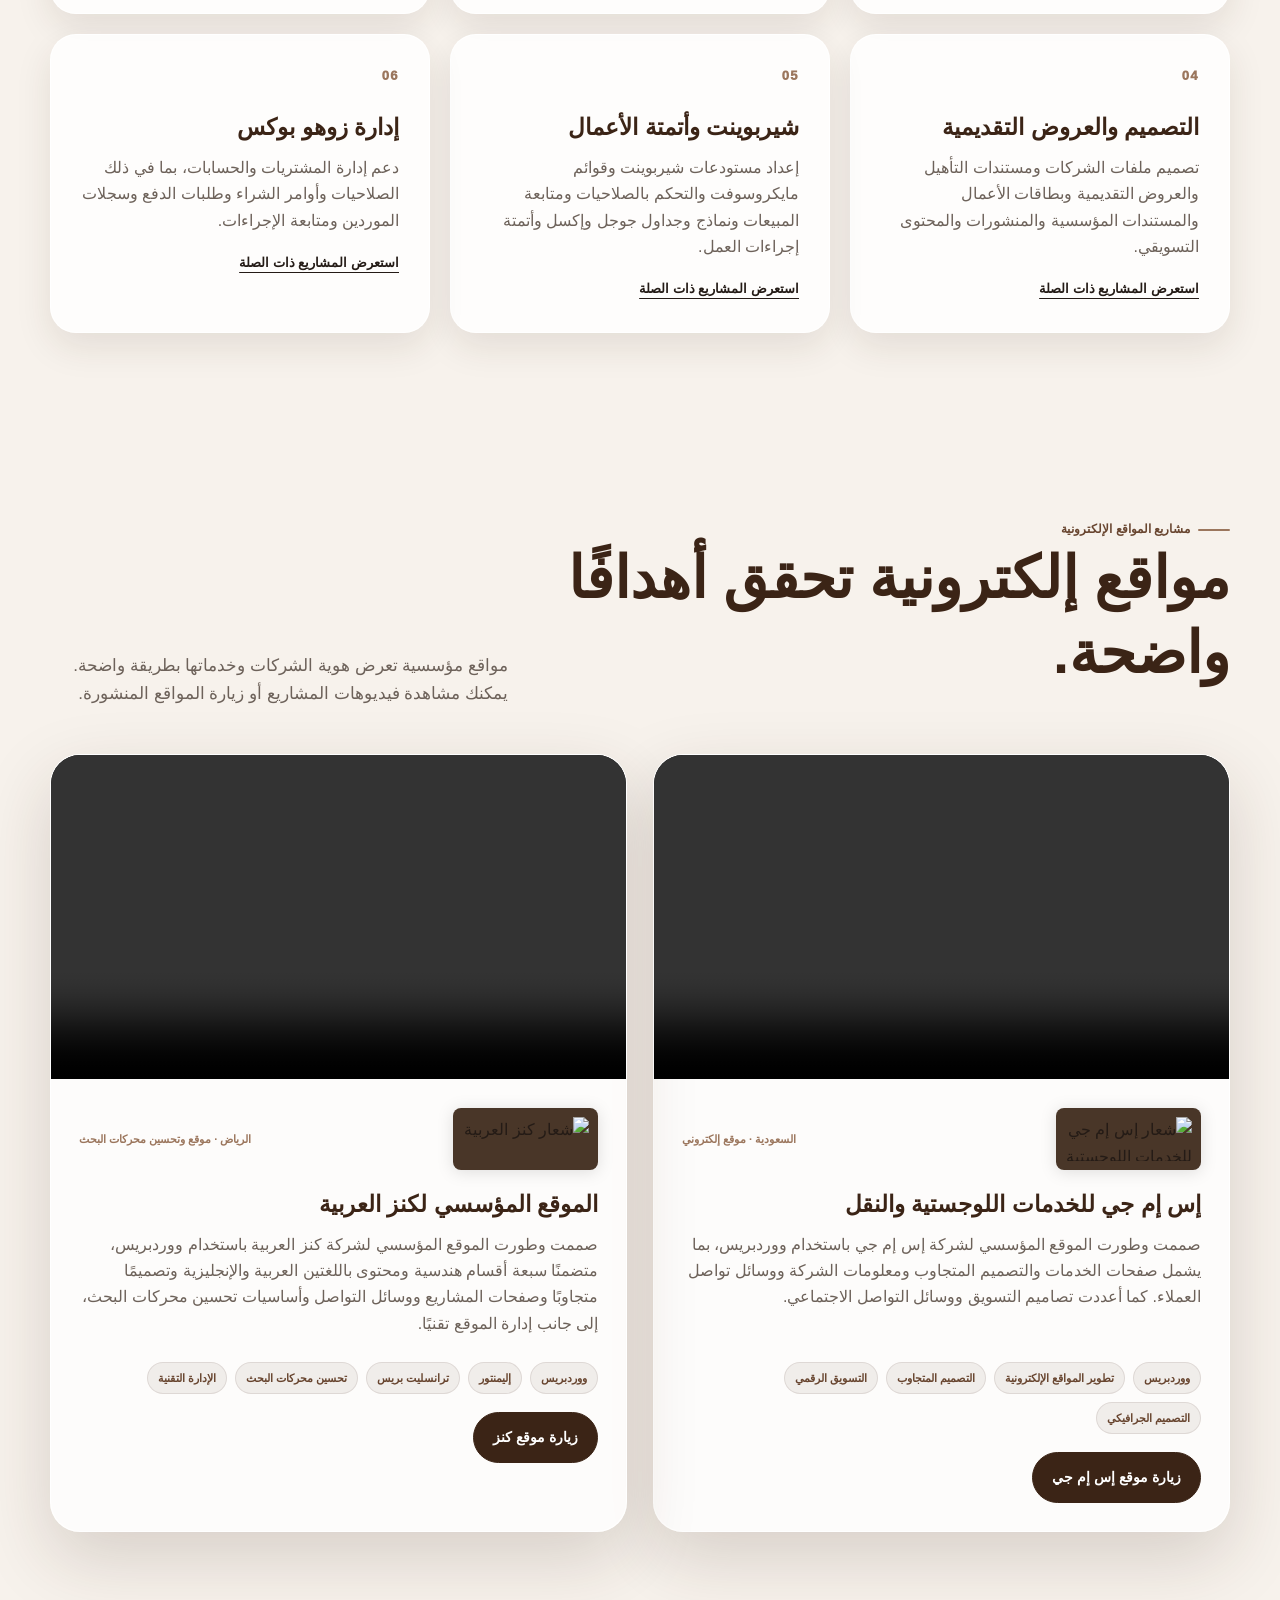
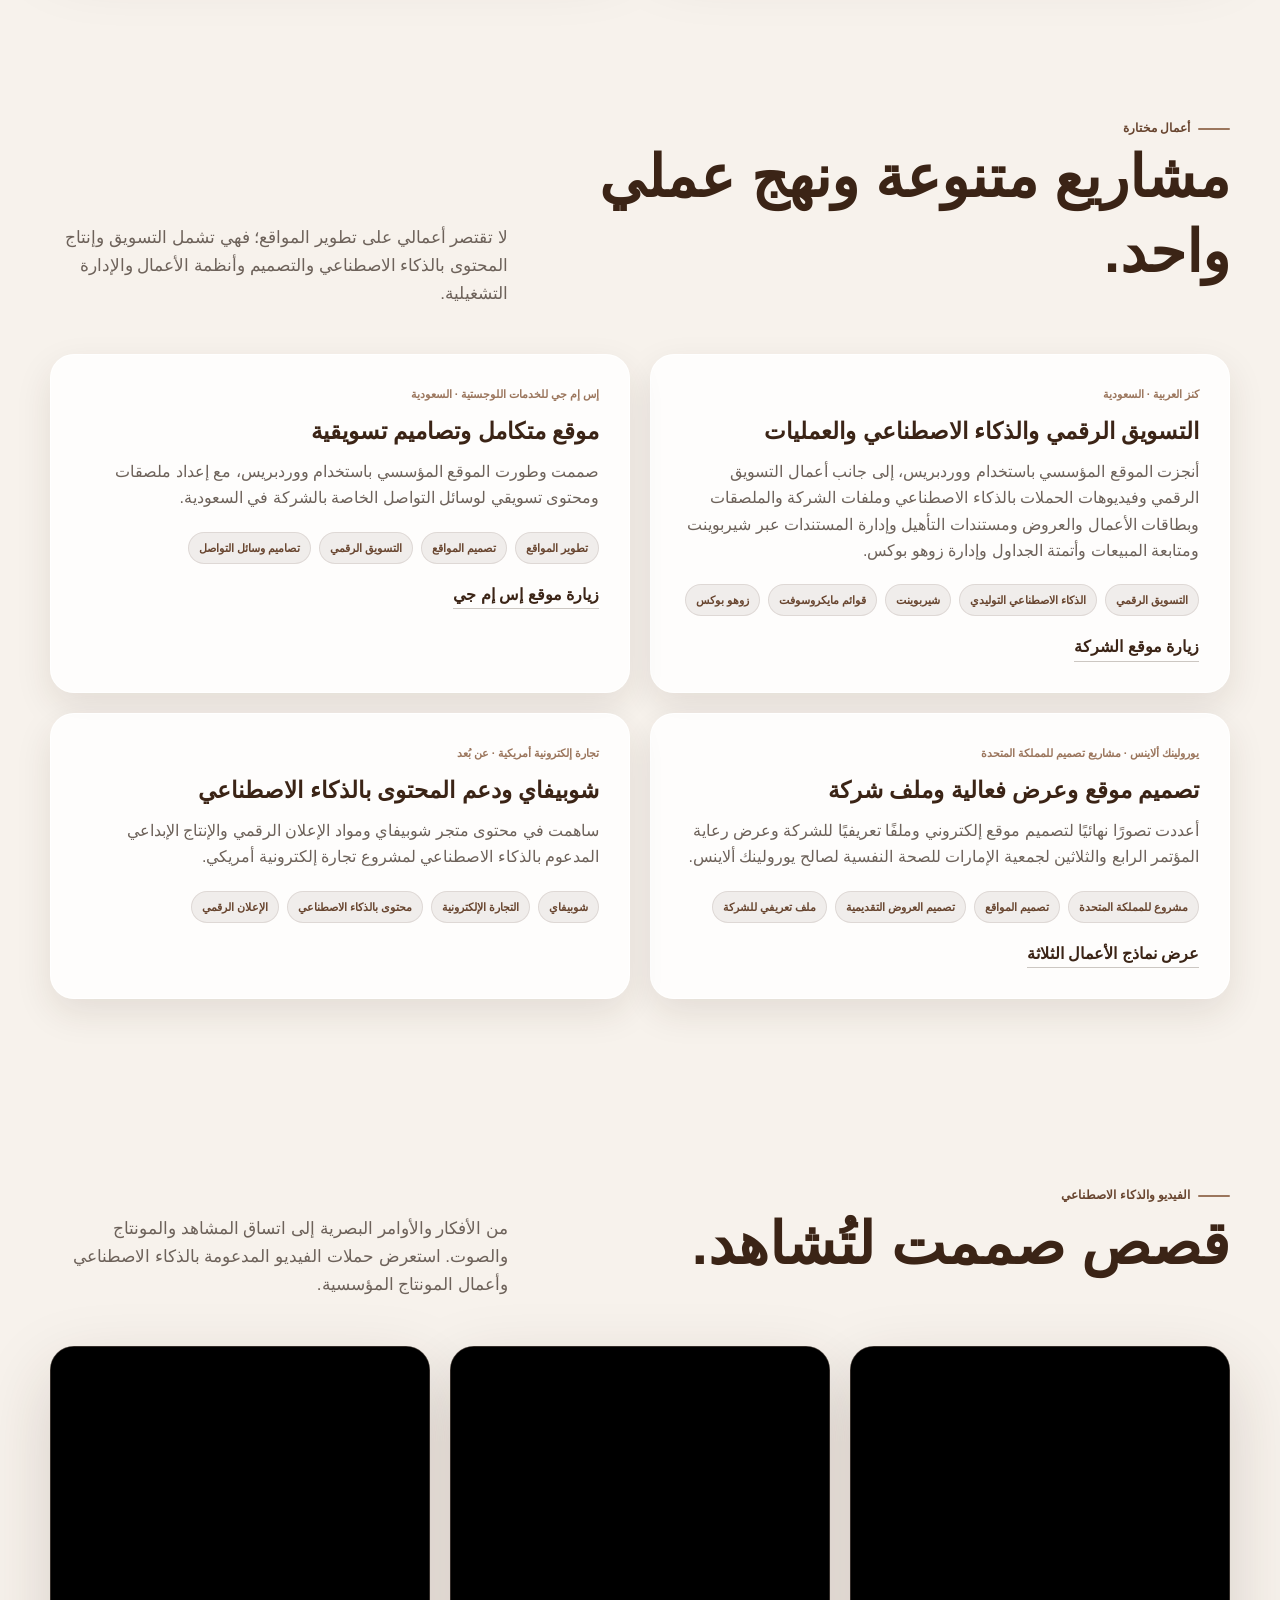
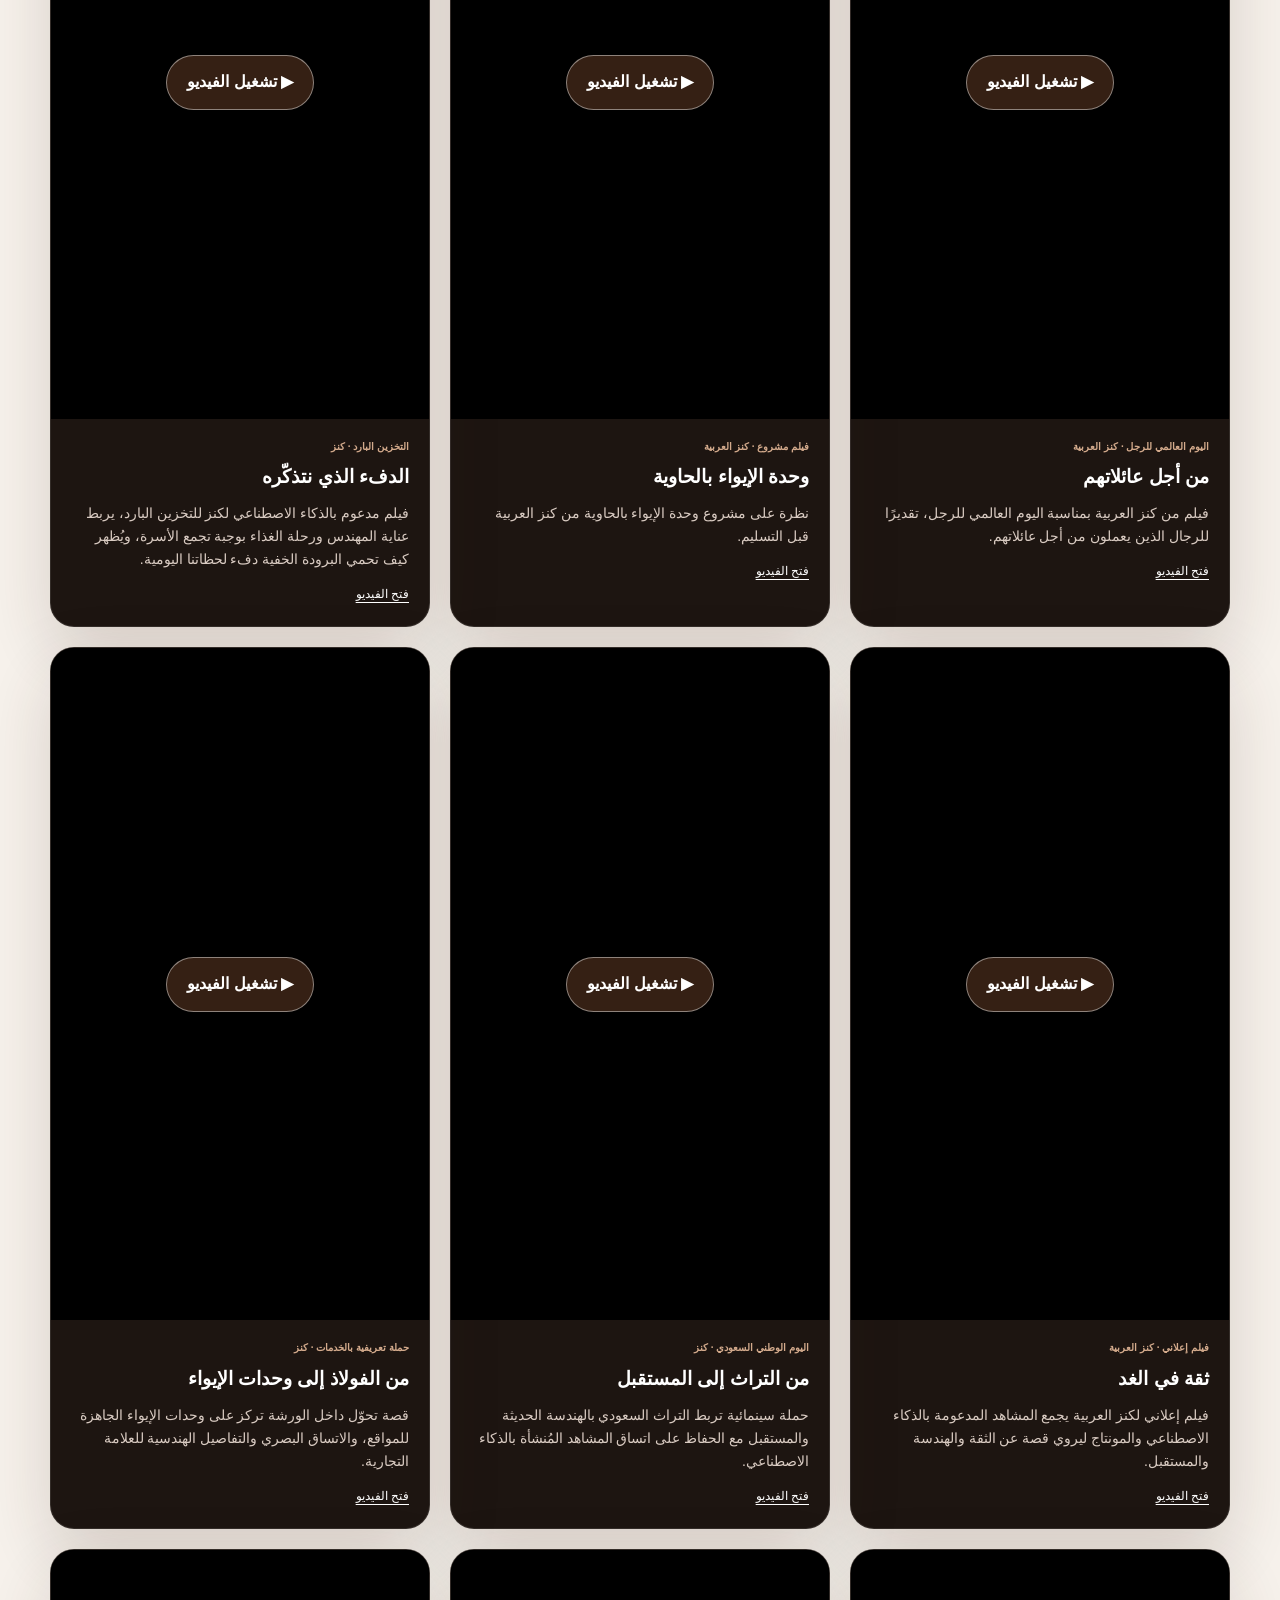
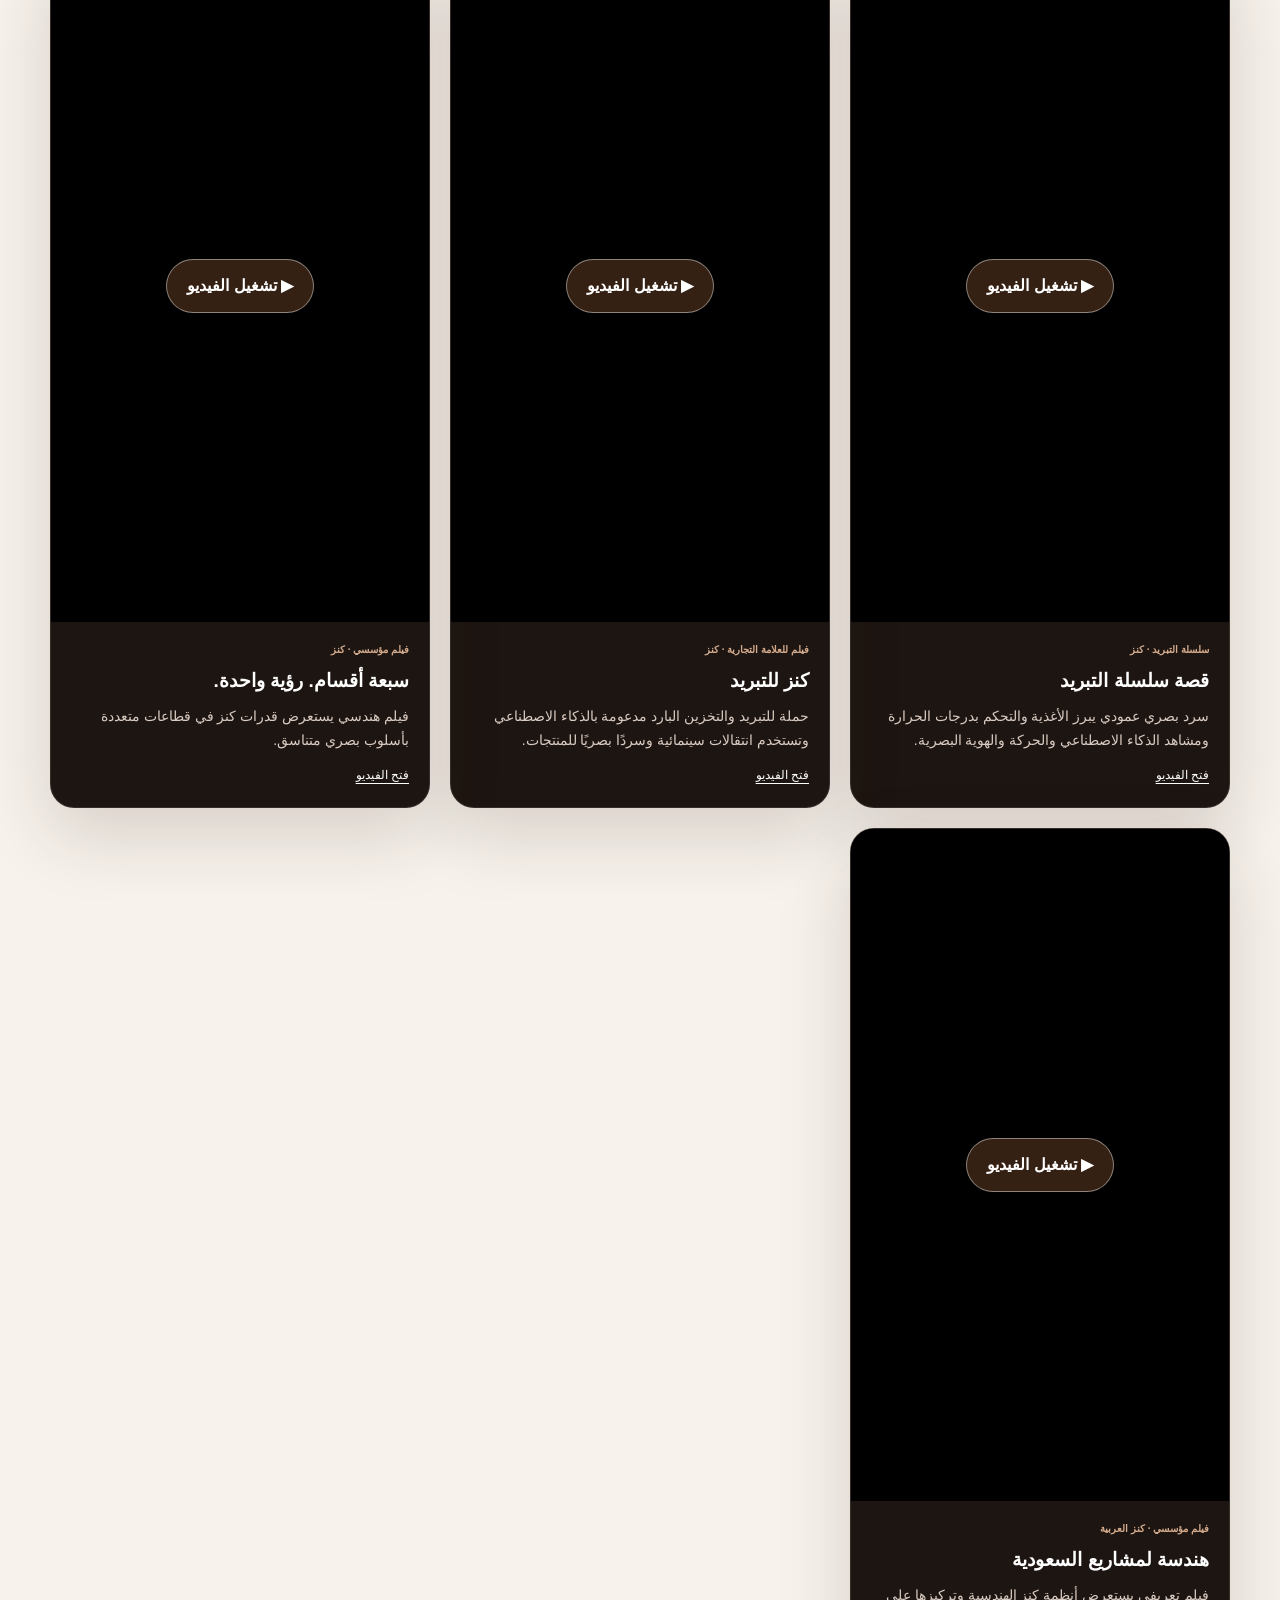
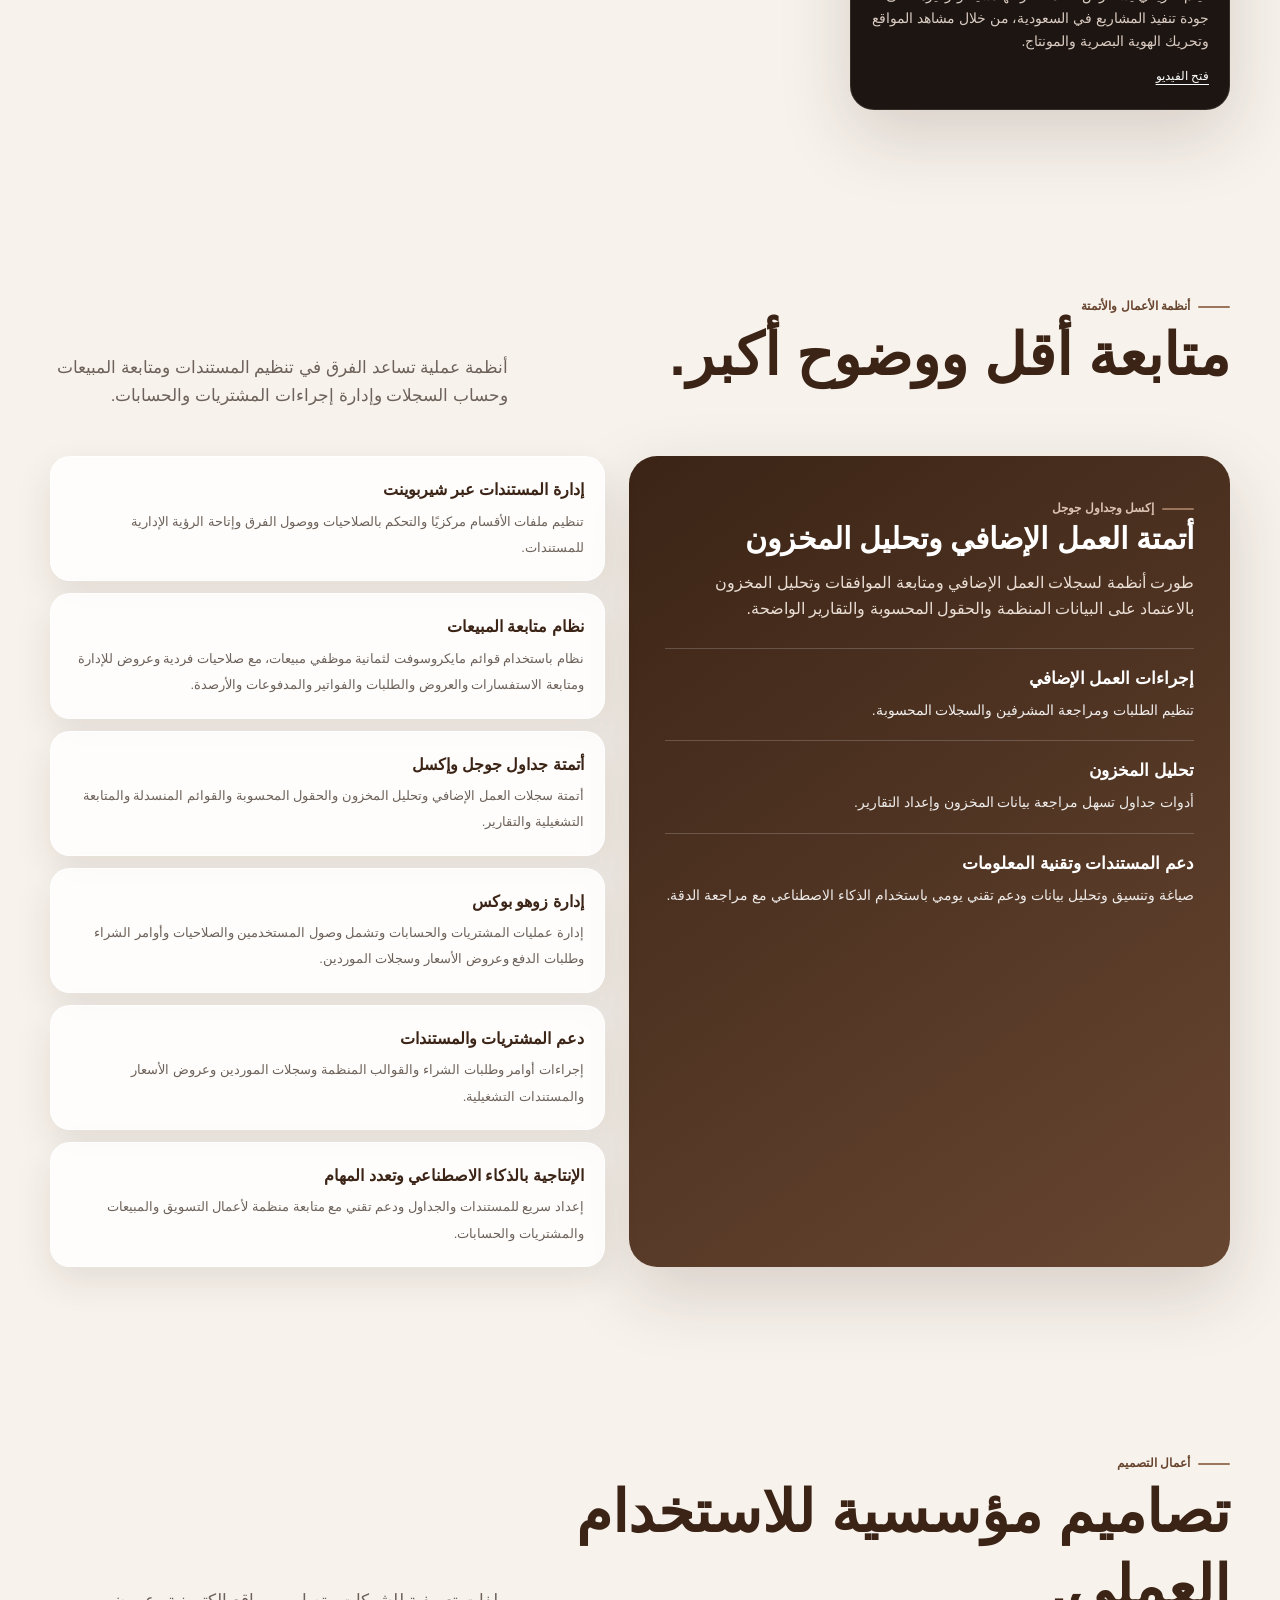
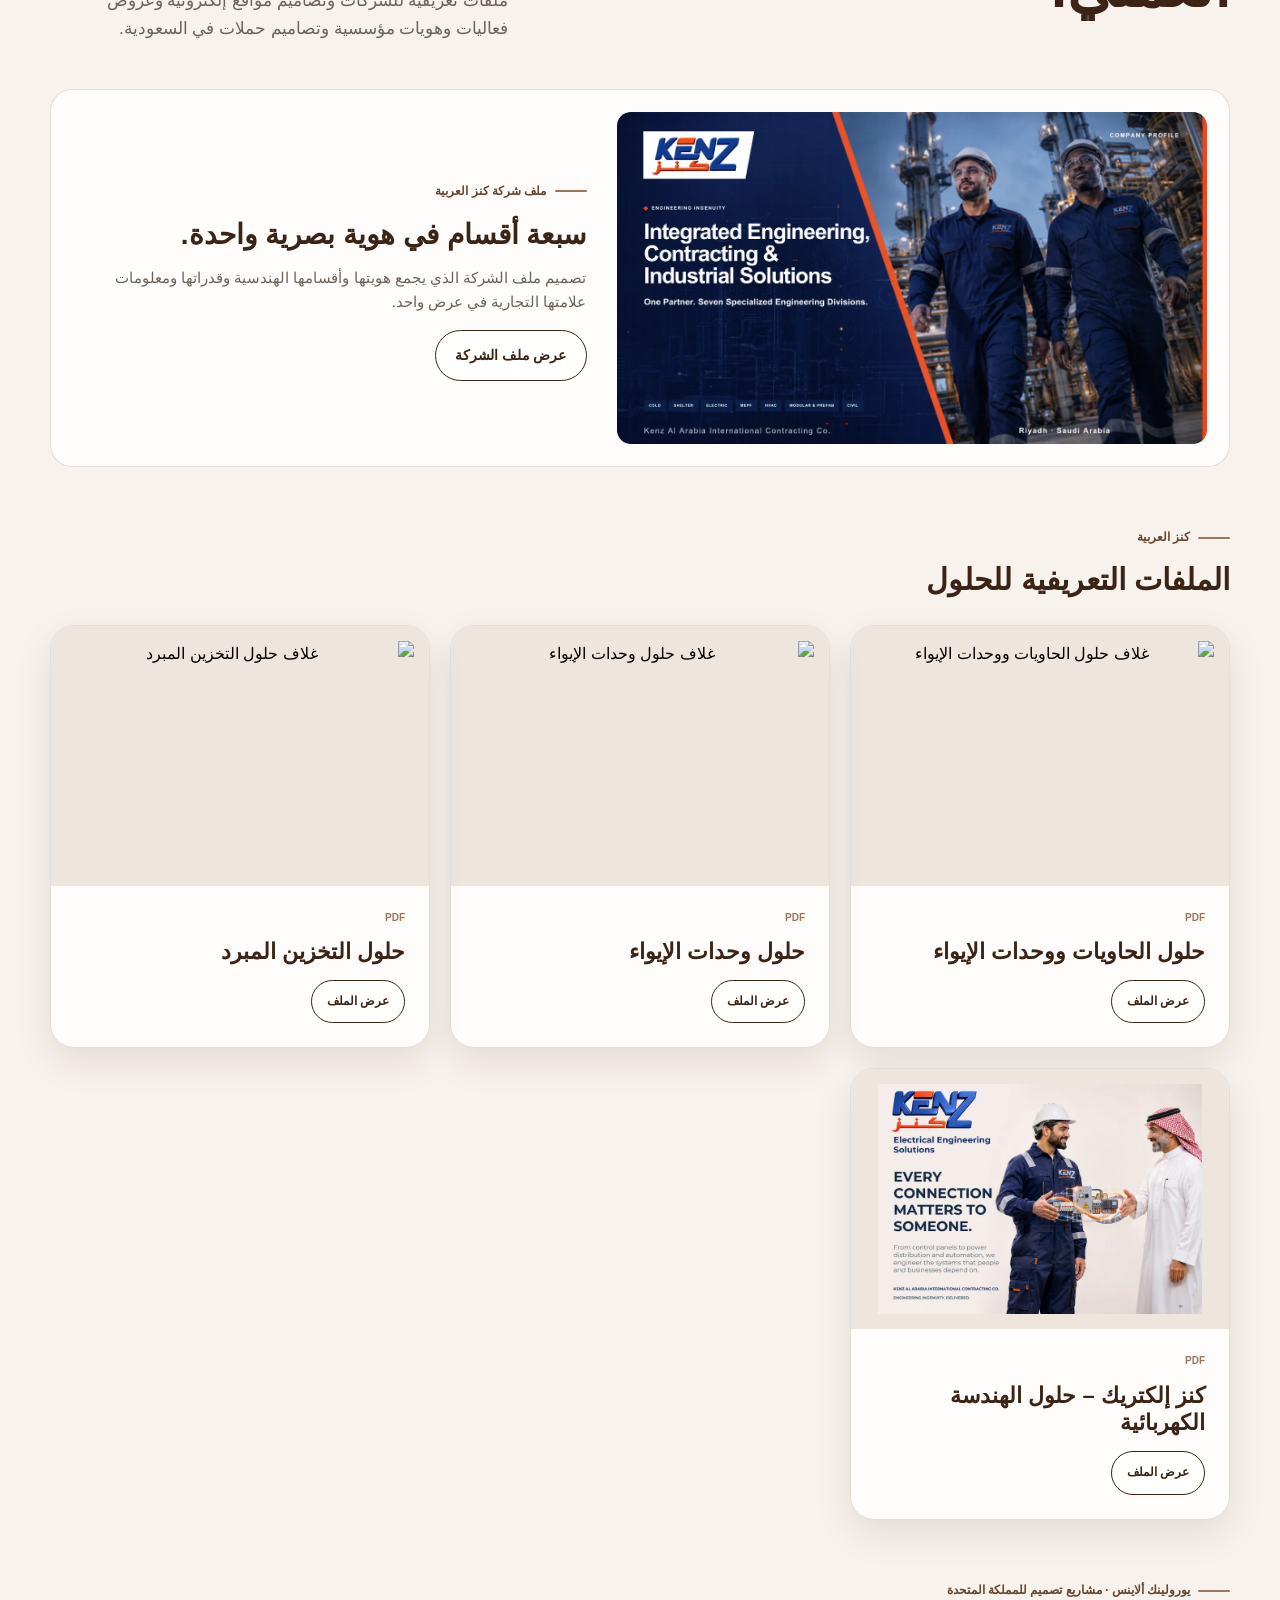
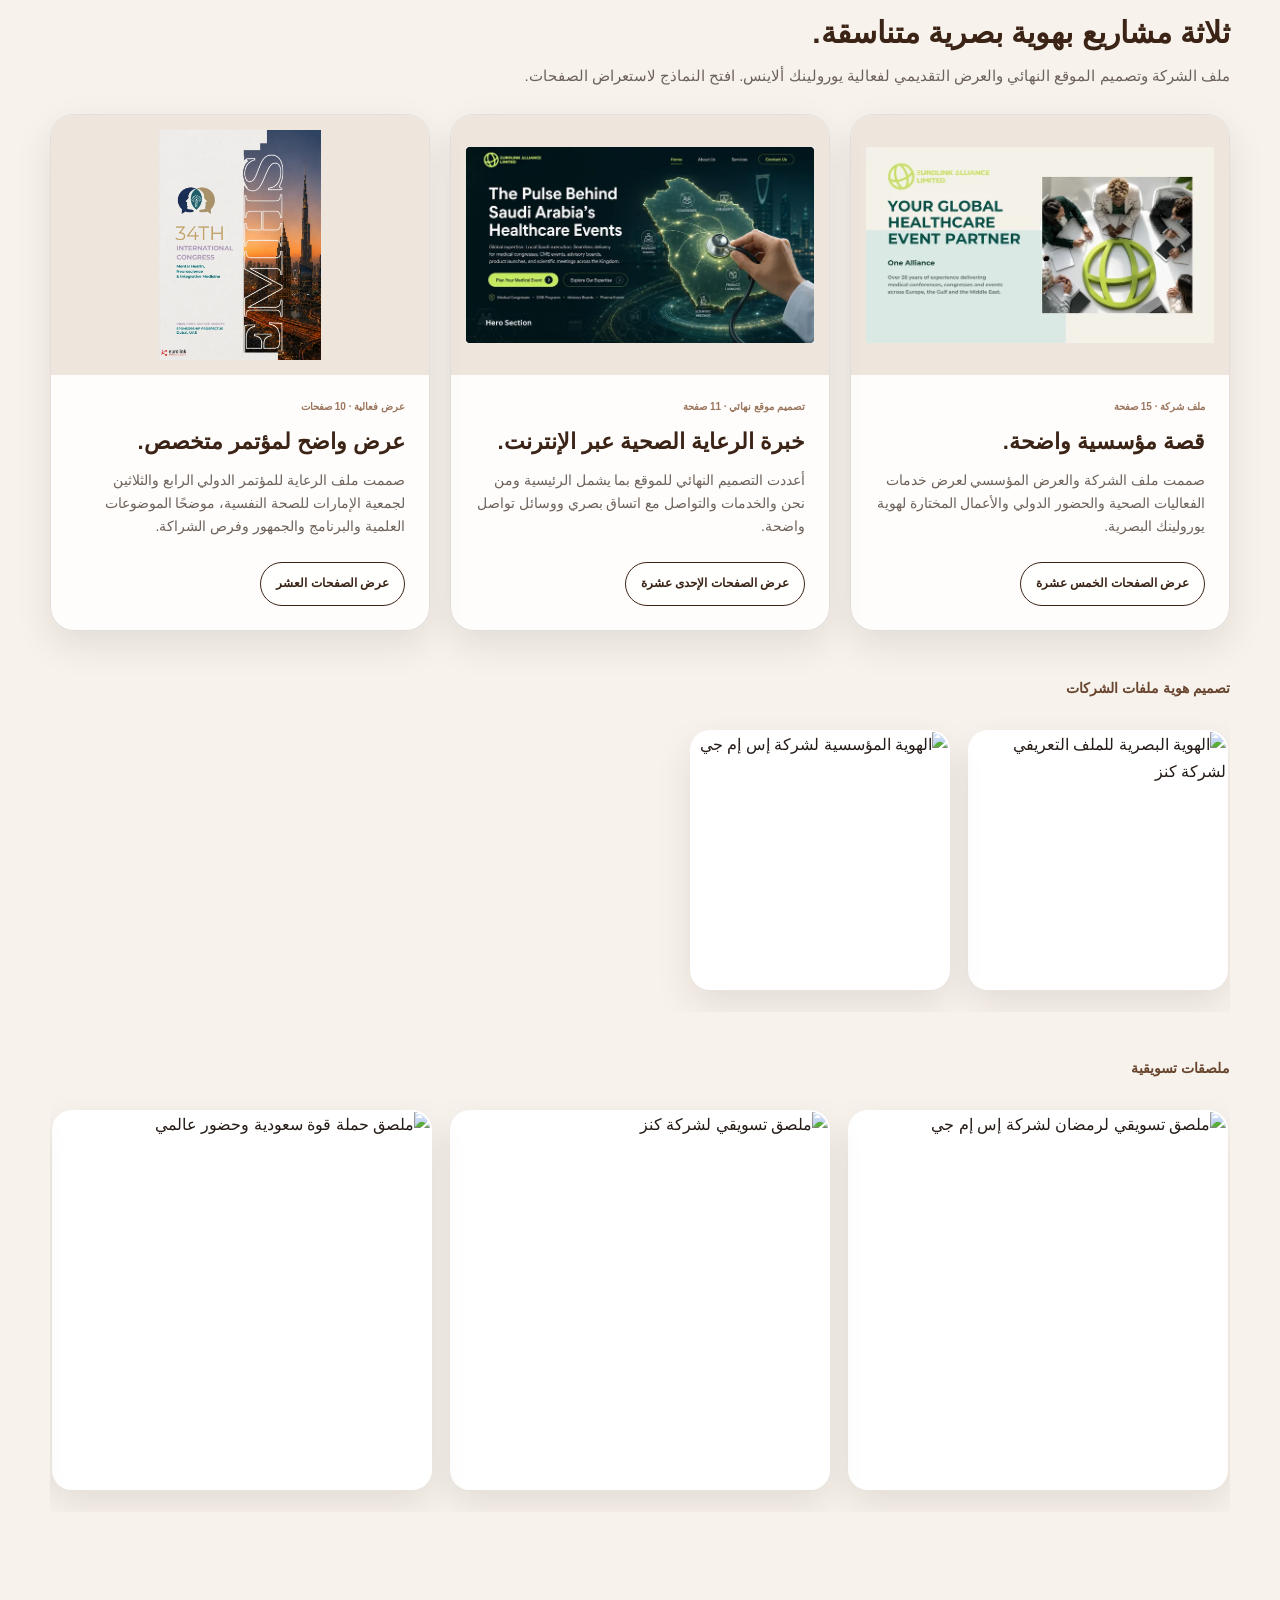
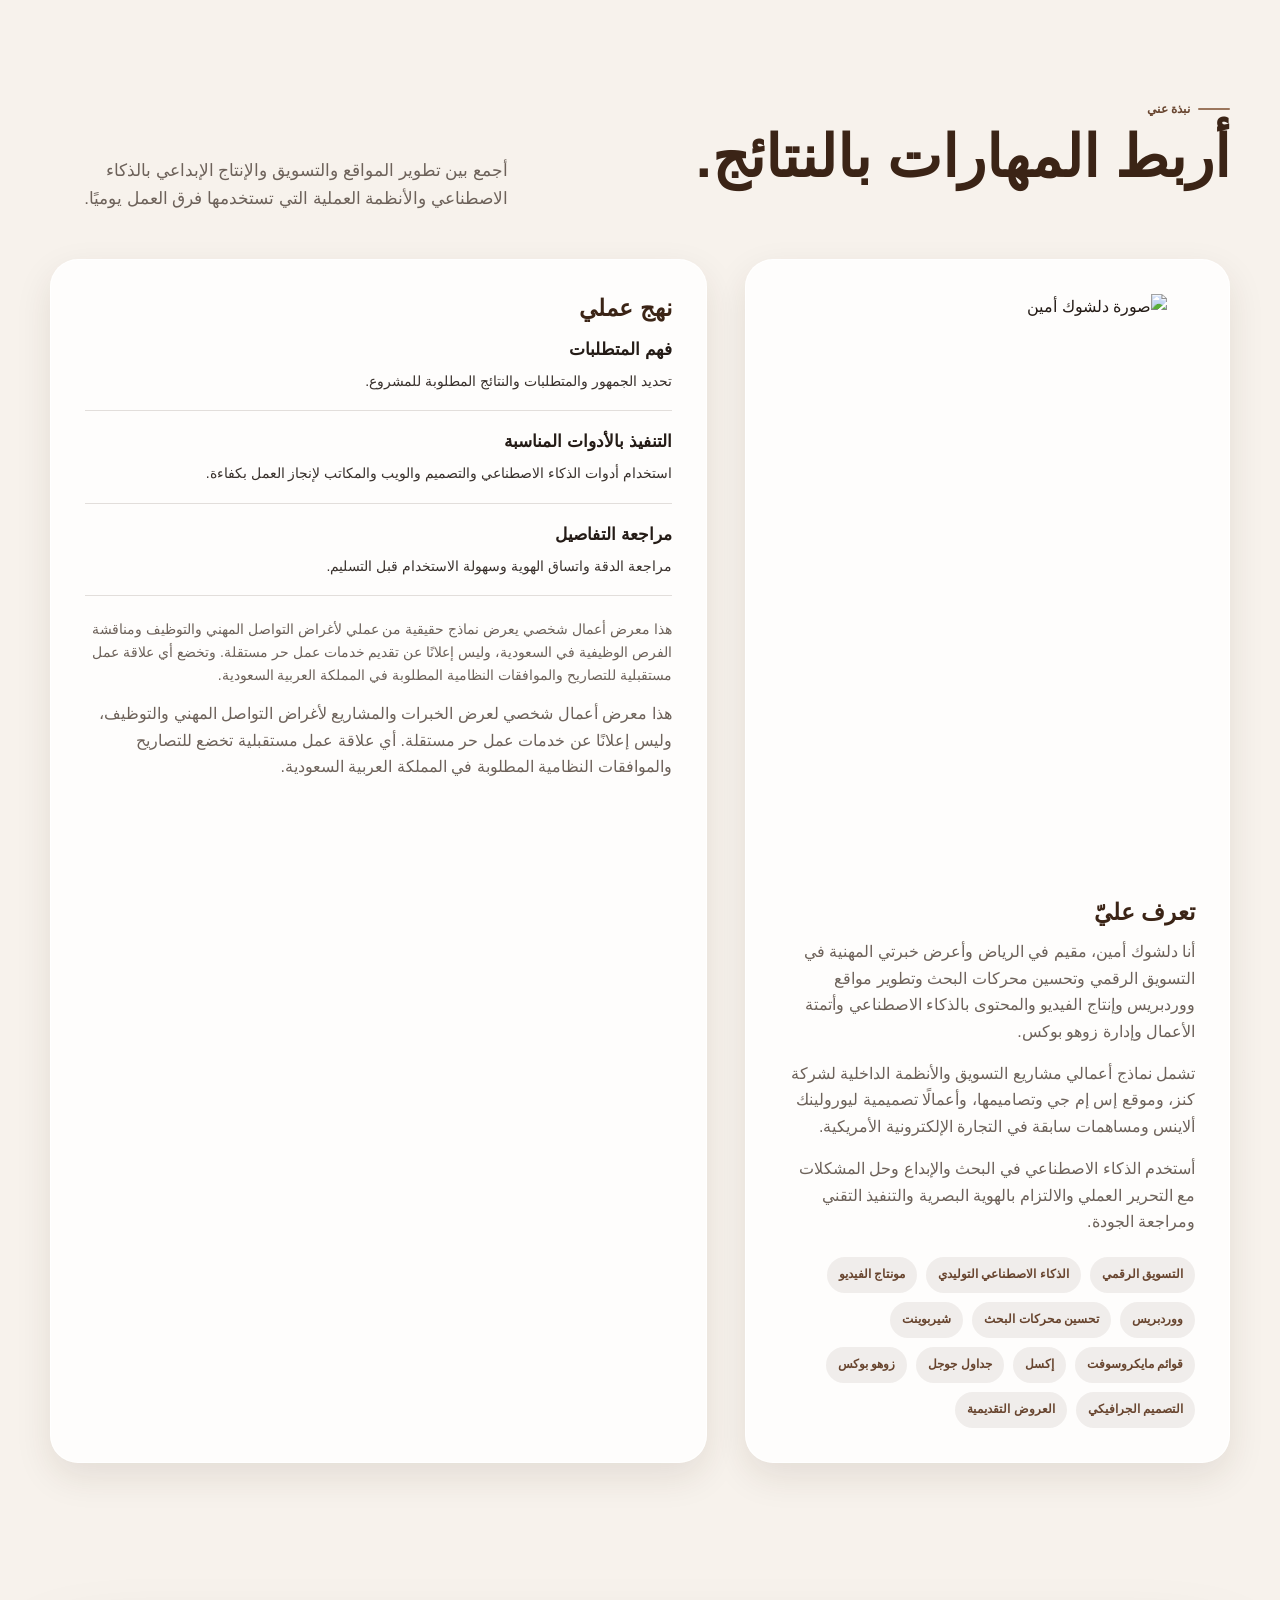
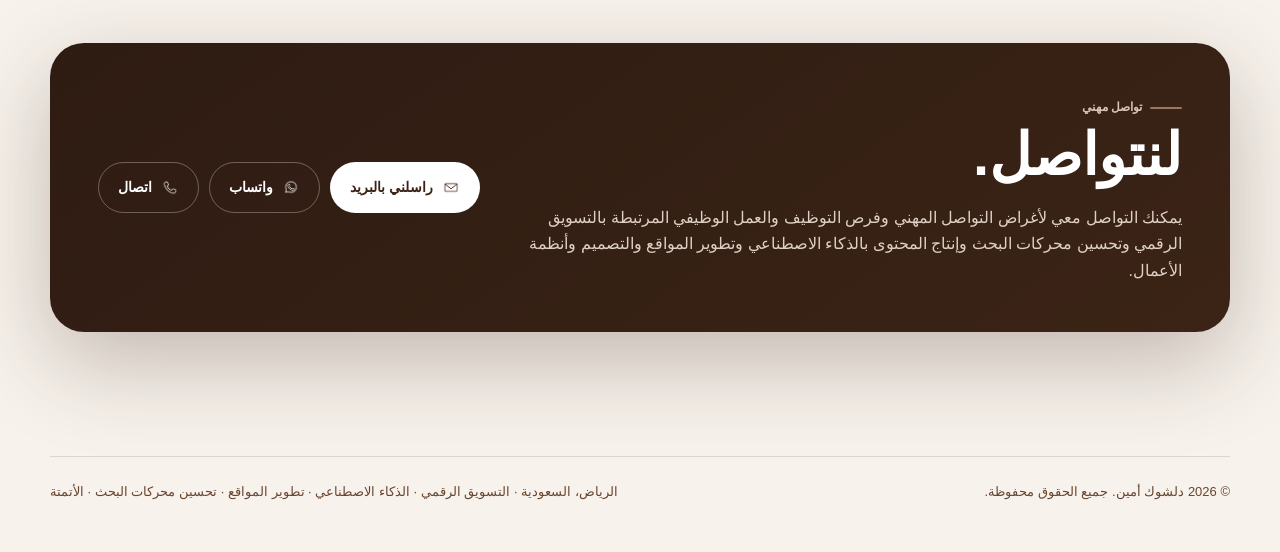
==== commit 3317c325: "Replace the KENZ Electric PDF and its cover" ====
--- a/ar/index.html
+++ b/ar/index.html
@@ -162,7 +162,7 @@
 <section class="section" id="design">
 <div class="container">
 <div class="head"><div><div class="eyebrow">أعمال التصميم</div><h2>تصاميم مؤسسية للاستخدام العملي.</h2></div><p>ملفات تعريفية للشركات وتصاميم مواقع إلكترونية وعروض فعاليات وهويات مؤسسية وتصاميم حملات في السعودية.</p></div><article class="profile-feature"><button class="profile-cover-button" type="button" data-document="kenz-company-profile" aria-label="فتح الملف التعريفي لشركة كنز العربية"><img alt="غلاف الملف التعريفي لشركة كنز من تصميم دلشوك أمين" height="731" loading="lazy" src="../assets/portfolio/images/kenz-company-profile-cover-designed-by-dilshook-amin-f6027c6e6b.webp" width="1300"/></button><div><span class="eyebrow">ملف شركة كنز العربية</span><h3>سبعة أقسام في هوية بصرية واحدة.</h3><p>تصميم ملف الشركة الذي يجمع هويتها وأقسامها الهندسية وقدراتها ومعلومات علامتها التجارية في عرض واحد.</p><button class="btn secondary" type="button" data-document="kenz-company-profile">عرض ملف الشركة</button></div></article>
-<section class="eurolink-work" id="kenz-division-profiles"><div class="sample-intro"><span class="eyebrow">كنز العربية</span><h3>الملفات التعريفية للحلول</h3></div><div class="sample-grid"><article class="sample-card"><button class="sample-cover" type="button" data-document="kenz-container-shelter" aria-label="فتح حلول الحاويات ووحدات الإيواء"><img src="https://www.kenzalarabia.com/wp-content/uploads/2026/11/Kenz-container-shelter-profile-4.jpg-scaled.webp" width="2560" height="1810" loading="lazy" decoding="async" alt="غلاف حلول الحاويات ووحدات الإيواء"/></button><div class="sample-copy"><div class="tag">PDF</div><h4>حلول الحاويات ووحدات الإيواء</h4><div class="sample-actions"><button class="btn secondary" type="button" data-document="kenz-container-shelter">عرض الملف</button></div></div></article><article class="sample-card"><button class="sample-cover" type="button" data-document="kenz-shelter" aria-label="فتح حلول وحدات الإيواء"><img src="https://www.kenzalarabia.com/wp-content/uploads/2026/11/KENZ_Shelter_Profile_28_Pages.pptx-8.jpg-scaled.webp" width="2560" height="1810" loading="lazy" decoding="async" alt="غلاف حلول وحدات الإيواء"/></button><div class="sample-copy"><div class="tag">PDF</div><h4>حلول وحدات الإيواء</h4><div class="sample-actions"><button class="btn secondary" type="button" data-document="kenz-shelter">عرض الملف</button></div></div></article><article class="sample-card"><button class="sample-cover" type="button" data-document="kenz-cold-storage" aria-label="فتح حلول التخزين المبرد"><img src="https://www.kenzalarabia.com/wp-content/uploads/2026/11/KENZ-Cold-Storage-Solutions-10.jpg-scaled.webp" width="2560" height="1810" loading="lazy" decoding="async" alt="غلاف حلول التخزين المبرد"/></button><div class="sample-copy"><div class="tag">PDF</div><h4>حلول التخزين المبرد</h4><div class="sample-actions"><button class="btn secondary" type="button" data-document="kenz-cold-storage">عرض الملف</button></div></div></article><article class="sample-card"><button class="sample-cover" type="button" data-document="kenz-electric" aria-label="فتح كنز إلكتريك – حلول الهندسة الكهربائية"><img src="../assets/portfolio/images/kenz-electric-profile-cover.webp" width="800" height="566" loading="lazy" decoding="async" alt="غلاف كنز إلكتريك – حلول الهندسة الكهربائية"/></button><div class="sample-copy"><div class="tag">PDF</div><h4>كنز إلكتريك – حلول الهندسة الكهربائية</h4><div class="sample-actions"><button class="btn secondary" type="button" data-document="kenz-electric">عرض الملف</button></div></div></article></div></section>
+<section class="eurolink-work" id="kenz-division-profiles"><div class="sample-intro"><span class="eyebrow">كنز العربية</span><h3>الملفات التعريفية للحلول</h3></div><div class="sample-grid"><article class="sample-card"><button class="sample-cover" type="button" data-document="kenz-container-shelter" aria-label="فتح حلول الحاويات ووحدات الإيواء"><img src="https://www.kenzalarabia.com/wp-content/uploads/2026/11/Kenz-container-shelter-profile-4.jpg-scaled.webp" width="2560" height="1810" loading="lazy" decoding="async" alt="غلاف حلول الحاويات ووحدات الإيواء"/></button><div class="sample-copy"><div class="tag">PDF</div><h4>حلول الحاويات ووحدات الإيواء</h4><div class="sample-actions"><button class="btn secondary" type="button" data-document="kenz-container-shelter">عرض الملف</button></div></div></article><article class="sample-card"><button class="sample-cover" type="button" data-document="kenz-shelter" aria-label="فتح حلول وحدات الإيواء"><img src="https://www.kenzalarabia.com/wp-content/uploads/2026/11/KENZ_Shelter_Profile_28_Pages.pptx-8.jpg-scaled.webp" width="2560" height="1810" loading="lazy" decoding="async" alt="غلاف حلول وحدات الإيواء"/></button><div class="sample-copy"><div class="tag">PDF</div><h4>حلول وحدات الإيواء</h4><div class="sample-actions"><button class="btn secondary" type="button" data-document="kenz-shelter">عرض الملف</button></div></div></article><article class="sample-card"><button class="sample-cover" type="button" data-document="kenz-cold-storage" aria-label="فتح حلول التخزين المبرد"><img src="https://www.kenzalarabia.com/wp-content/uploads/2026/11/KENZ-Cold-Storage-Solutions-10.jpg-scaled.webp" width="2560" height="1810" loading="lazy" decoding="async" alt="غلاف حلول التخزين المبرد"/></button><div class="sample-copy"><div class="tag">PDF</div><h4>حلول التخزين المبرد</h4><div class="sample-actions"><button class="btn secondary" type="button" data-document="kenz-cold-storage">عرض الملف</button></div></div></article><article class="sample-card"><button class="sample-cover" type="button" data-document="kenz-electric" aria-label="فتح كنز إلكتريك – حلول الهندسة الكهربائية"><img src="../assets/portfolio/images/kenz-electric-profile-cover.webp?v=124CjNvG" width="800" height="566" loading="lazy" decoding="async" alt="غلاف كنز إلكتريك – حلول الهندسة الكهربائية"/></button><div class="sample-copy"><div class="tag">PDF</div><h4>كنز إلكتريك – حلول الهندسة الكهربائية</h4><div class="sample-actions"><button class="btn secondary" type="button" data-document="kenz-electric">عرض الملف</button></div></div></article></div></section>
 <div class="eurolink-work" id="eurolink"><div class="sample-intro"><span class="eyebrow">يورولينك ألاينس · مشاريع تصميم للمملكة المتحدة</span><h3>ثلاثة مشاريع بهوية بصرية متناسقة.</h3><p>ملف الشركة وتصميم الموقع النهائي والعرض التقديمي لفعالية يورولينك ألاينس. افتح النماذج لاستعراض الصفحات.</p></div><div class="sample-grid"><article class="sample-card"><button class="sample-cover" type="button" data-document="company-profile" aria-label="تصفح الملف التعريفي ليورولينك ألاينس، خمس عشرة صفحة"><img src="../assets/portfolio/images/eurolink-alliance-company-profile-cover-designed-by-dilshook-ami-67b39d60c8.webp" width="720" height="405" loading="lazy" decoding="async" alt="غلاف الملف التعريفي ليورولينك ألاينس من تصميم دلشوك أمين"/></button><div class="sample-copy"><div class="tag">ملف شركة · 15 صفحة</div><h4>قصة مؤسسية واضحة.</h4><p>صممت ملف الشركة والعرض المؤسسي لعرض خدمات الفعاليات الصحية والحضور الدولي والأعمال المختارة لهوية يورولينك البصرية.</p><div class="sample-actions"><button class="btn secondary" type="button" data-document="company-profile">عرض الصفحات الخمس عشرة </button></div></div></article><article class="sample-card"><button class="sample-cover" type="button" data-document="website-design" aria-label="تصفح التصميم النهائي لموقع يورولينك، إحدى عشرة صفحة"><img src="../assets/portfolio/images/eurolink-finalized-website-design-concept-cover-designed-by-dils-73f488c57d.webp" width="720" height="405" loading="lazy" decoding="async" alt="غلاف التصميم النهائي لموقع يورولينك من تصميم دلشوك أمين"/></button><div class="sample-copy"><div class="tag">تصميم موقع نهائي · 11 صفحة</div><h4>خبرة الرعاية الصحية عبر الإنترنت.</h4><p>أعددت التصميم النهائي للموقع بما يشمل الرئيسية ومن نحن والخدمات والتواصل مع اتساق بصري ووسائل تواصل واضحة.</p><div class="sample-actions"><button class="btn secondary" type="button" data-document="website-design">عرض الصفحات الإحدى عشرة </button></div></div></article><article class="sample-card"><button class="sample-cover" type="button" data-document="emhs-prospectus" aria-label="تصفح عرض رعاية المؤتمر الرابع والثلاثين لجمعية الإمارات للصحة النفسية، عشر صفحات"><img src="../assets/portfolio/images/34th-emhs-congress-sponsorship-prospectus-cover-designed-by-dils-778afb8ea4.webp" width="608" height="860" loading="lazy" decoding="async" alt="غلاف عرض رعاية المؤتمر الرابع والثلاثين لجمعية الإمارات للصحة النفسية من تصميم دلشوك أمين"/></button><div class="sample-copy"><div class="tag">عرض فعالية · 10 صفحات</div><h4>عرض واضح لمؤتمر متخصص.</h4><p>صممت ملف الرعاية للمؤتمر الدولي الرابع والثلاثين لجمعية الإمارات للصحة النفسية، موضحًا الموضوعات العلمية والبرنامج والجمهور وفرص الشراكة.</p><div class="sample-actions"><button class="btn secondary" type="button" data-document="emhs-prospectus">عرض الصفحات العشر </button></div></div></article></div></div>
 <div class="subhead">تصميم هوية ملفات الشركات</div>
 <div aria-label="معرض نماذج التصميم" class="design-scroll profiles" role="region" tabindex="0">
@@ -215,7 +215,7 @@
 <div class="document-stage" tabindex="0" aria-label="عارض المستندات"><img id="document-image" alt="" decoding="async"/><iframe id="document-frame" title="معاينة الملف التعريفي للشركة" loading="lazy" hidden allow="fullscreen"></iframe></div>
 <div class="document-controls"><button type="button" data-document-prev aria-label="الصفحة السابقة"> السابق</button><label>صفحة <select id="document-page" aria-label="اختيار صفحة المستند"></select></label><span class="document-status" aria-live="polite" aria-atomic="true"></span><button type="button" data-document-next aria-label="الصفحة التالية">التالي </button><button type="button" data-document-enlarge aria-pressed="false">تكبير الصفحة</button></div>
 </dialog>
-<script id="document-pages" type="application/json">{"kenz-electric":{"title":"كنز إلكتريك – حلول الهندسة الكهربائية","preview":"https://drive.google.com/file/d/1ok91oPNNbohUHBYPjU_s-W-3XV76pDPV/preview?hl=ar"},"kenz-cold-storage":{"title":"كنز العربية · حلول التخزين المبرد","preview":"https://www.kenzalarabia.com/wp-content/uploads/2026/11/KENZ_Cold_Storage_Solutions_Optimized.pdf"},"kenz-container-shelter":{"title":"كنز العربية · حلول الحاويات ووحدات الإيواء","preview":"https://www.kenzalarabia.com/wp-content/uploads/2026/11/KENZ_Container_Shelter_Solutions_Lossless_JP2.pdf"},"kenz-shelter":{"title":"كنز العربية · حلول وحدات الإيواء","preview":"https://www.kenzalarabia.com/wp-content/uploads/2026/11/KENZ_Shelter_Solutions_Lossless_JP2.pdf"},"company-profile":{"title":"الملف التعريفي لشركة يورولينك ألاينس","pages":[{"src":"../assets/portfolio/images/company-profile-page-01-5b6d578a73.webp","width":1600,"height":900},{"src":"../assets/portfolio/images/company-profile-page-02-0e9983853d.webp","width":1600,"height":900},{"src":"../assets/portfolio/images/company-profile-page-03-cec91e3eda.webp","width":1600,"height":900},{"src":"../assets/portfolio/images/company-profile-page-04-c70f3962e9.webp","width":1600,"height":900},{"src":"../assets/portfolio/images/company-profile-page-05-64330cf6ec.webp","width":1600,"height":900},{"src":"../assets/portfolio/images/company-profile-page-06-4a3d643227.webp","width":1600,"height":900},{"src":"../assets/portfolio/images/company-profile-page-07-0cde206bdc.webp","width":1600,"height":900},{"src":"../assets/portfolio/images/company-profile-page-08-9aeeac0903.webp","width":1600,"height":900},{"src":"../assets/portfolio/images/company-profile-page-09-b79bfafc6f.webp","width":1600,"height":900},{"src":"../assets/portfolio/images/company-profile-page-10-713647d86d.webp","width":1600,"height":900},{"src":"../assets/portfolio/images/company-profile-page-11-7720234454.webp","width":1600,"height":900},{"src":"../assets/portfolio/images/company-profile-page-12-4de4abfc85.webp","width":1600,"height":900},{"src":"../assets/portfolio/images/company-profile-page-13-8558b9619e.webp","width":1600,"height":900},{"src":"../assets/portfolio/images/company-profile-page-14-88d907db7d.webp","width":1600,"height":900},{"src":"../assets/portfolio/images/company-profile-page-15-22bef7fff4.webp","width":1600,"height":900}]},"website-design":{"title":"التصميم النهائي لموقع يورولينك","pages":[{"src":"../assets/portfolio/images/website-design-page-01-af4f841817.webp","width":1600,"height":901},{"src":"../assets/portfolio/images/website-design-page-02-3817a454c4.webp","width":1600,"height":901},{"src":"../assets/portfolio/images/website-design-page-03-40ec293d8e.webp","width":1600,"height":901},{"src":"../assets/portfolio/images/website-design-page-04-2c30a7f0c0.webp","width":1600,"height":901},{"src":"../assets/portfolio/images/website-design-page-05-56afc753db.webp","width":1600,"height":901},{"src":"../assets/portfolio/images/website-design-page-06-0ed43c3eff.webp","width":1600,"height":901},{"src":"../assets/portfolio/images/website-design-page-07-3f178fac1a.webp","width":1600,"height":901},{"src":"../assets/portfolio/images/website-design-page-08-8b8becbbc0.webp","width":1600,"height":901},{"src":"../assets/portfolio/images/website-design-page-09-c95a2a5975.webp","width":1600,"height":901},{"src":"../assets/portfolio/images/website-design-page-10-c48992870a.webp","width":1600,"height":901},{"src":"../assets/portfolio/images/website-design-page-11-45c4504a99.webp","width":1600,"height":901}]},"emhs-prospectus":{"title":"عرض رعاية المؤتمر الرابع والثلاثين لجمعية الإمارات للصحة النفسية","pages":[{"src":"../assets/portfolio/images/emhs-prospectus-page-01-543c6c2b37.webp","width":1600,"height":2262},{"src":"../assets/portfolio/images/emhs-prospectus-page-02-a932c9d20b.webp","width":1600,"height":2262},{"src":"../assets/portfolio/images/emhs-prospectus-page-03-3f9cc9d8ec.webp","width":1600,"height":2262},{"src":"../assets/portfolio/images/emhs-prospectus-page-04-8bef2d414d.webp","width":1600,"height":2262},{"src":"../assets/portfolio/images/emhs-prospectus-page-05-084c98fed6.webp","width":1600,"height":2262},{"src":"../assets/portfolio/images/emhs-prospectus-page-06-75405e1006.webp","width":1600,"height":2262},{"src":"../assets/portfolio/images/emhs-prospectus-page-07-d5c62fd290.webp","width":1600,"height":2262},{"src":"../assets/portfolio/images/emhs-prospectus-page-08-059d960e94.webp","width":1600,"height":2262},{"src":"../assets/portfolio/images/emhs-prospectus-page-09-101c22dda9.webp","width":1600,"height":2262},{"src":"../assets/portfolio/images/emhs-prospectus-page-10-d3d779a62e.webp","width":1600,"height":2262}]},"kenz-company-profile":{"title":"الملف التعريفي لشركة كنز العربية","preview":"https://drive.google.com/file/d/1urzmaiiBaZC7wDlS4cEZlx-bGJiz8zAR/preview"}}</script><script src="../assets/portfolio/documents.js?v=20261013-rtl2"></script>
+<script id="document-pages" type="application/json">{"kenz-electric":{"title":"كنز إلكتريك – حلول الهندسة الكهربائية","preview":"https://drive.google.com/file/d/124CjNvGf4Nn3GKSsdqacbBfbHKpiFTga/preview?hl=ar"},"kenz-cold-storage":{"title":"كنز العربية · حلول التخزين المبرد","preview":"https://www.kenzalarabia.com/wp-content/uploads/2026/11/KENZ_Cold_Storage_Solutions_Optimized.pdf"},"kenz-container-shelter":{"title":"كنز العربية · حلول الحاويات ووحدات الإيواء","preview":"https://www.kenzalarabia.com/wp-content/uploads/2026/11/KENZ_Container_Shelter_Solutions_Lossless_JP2.pdf"},"kenz-shelter":{"title":"كنز العربية · حلول وحدات الإيواء","preview":"https://www.kenzalarabia.com/wp-content/uploads/2026/11/KENZ_Shelter_Solutions_Lossless_JP2.pdf"},"company-profile":{"title":"الملف التعريفي لشركة يورولينك ألاينس","pages":[{"src":"../assets/portfolio/images/company-profile-page-01-5b6d578a73.webp","width":1600,"height":900},{"src":"../assets/portfolio/images/company-profile-page-02-0e9983853d.webp","width":1600,"height":900},{"src":"../assets/portfolio/images/company-profile-page-03-cec91e3eda.webp","width":1600,"height":900},{"src":"../assets/portfolio/images/company-profile-page-04-c70f3962e9.webp","width":1600,"height":900},{"src":"../assets/portfolio/images/company-profile-page-05-64330cf6ec.webp","width":1600,"height":900},{"src":"../assets/portfolio/images/company-profile-page-06-4a3d643227.webp","width":1600,"height":900},{"src":"../assets/portfolio/images/company-profile-page-07-0cde206bdc.webp","width":1600,"height":900},{"src":"../assets/portfolio/images/company-profile-page-08-9aeeac0903.webp","width":1600,"height":900},{"src":"../assets/portfolio/images/company-profile-page-09-b79bfafc6f.webp","width":1600,"height":900},{"src":"../assets/portfolio/images/company-profile-page-10-713647d86d.webp","width":1600,"height":900},{"src":"../assets/portfolio/images/company-profile-page-11-7720234454.webp","width":1600,"height":900},{"src":"../assets/portfolio/images/company-profile-page-12-4de4abfc85.webp","width":1600,"height":900},{"src":"../assets/portfolio/images/company-profile-page-13-8558b9619e.webp","width":1600,"height":900},{"src":"../assets/portfolio/images/company-profile-page-14-88d907db7d.webp","width":1600,"height":900},{"src":"../assets/portfolio/images/company-profile-page-15-22bef7fff4.webp","width":1600,"height":900}]},"website-design":{"title":"التصميم النهائي لموقع يورولينك","pages":[{"src":"../assets/portfolio/images/website-design-page-01-af4f841817.webp","width":1600,"height":901},{"src":"../assets/portfolio/images/website-design-page-02-3817a454c4.webp","width":1600,"height":901},{"src":"../assets/portfolio/images/website-design-page-03-40ec293d8e.webp","width":1600,"height":901},{"src":"../assets/portfolio/images/website-design-page-04-2c30a7f0c0.webp","width":1600,"height":901},{"src":"../assets/portfolio/images/website-design-page-05-56afc753db.webp","width":1600,"height":901},{"src":"../assets/portfolio/images/website-design-page-06-0ed43c3eff.webp","width":1600,"height":901},{"src":"../assets/portfolio/images/website-design-page-07-3f178fac1a.webp","width":1600,"height":901},{"src":"../assets/portfolio/images/website-design-page-08-8b8becbbc0.webp","width":1600,"height":901},{"src":"../assets/portfolio/images/website-design-page-09-c95a2a5975.webp","width":1600,"height":901},{"src":"../assets/portfolio/images/website-design-page-10-c48992870a.webp","width":1600,"height":901},{"src":"../assets/portfolio/images/website-design-page-11-45c4504a99.webp","width":1600,"height":901}]},"emhs-prospectus":{"title":"عرض رعاية المؤتمر الرابع والثلاثين لجمعية الإمارات للصحة النفسية","pages":[{"src":"../assets/portfolio/images/emhs-prospectus-page-01-543c6c2b37.webp","width":1600,"height":2262},{"src":"../assets/portfolio/images/emhs-prospectus-page-02-a932c9d20b.webp","width":1600,"height":2262},{"src":"../assets/portfolio/images/emhs-prospectus-page-03-3f9cc9d8ec.webp","width":1600,"height":2262},{"src":"../assets/portfolio/images/emhs-prospectus-page-04-8bef2d414d.webp","width":1600,"height":2262},{"src":"../assets/portfolio/images/emhs-prospectus-page-05-084c98fed6.webp","width":1600,"height":2262},{"src":"../assets/portfolio/images/emhs-prospectus-page-06-75405e1006.webp","width":1600,"height":2262},{"src":"../assets/portfolio/images/emhs-prospectus-page-07-d5c62fd290.webp","width":1600,"height":2262},{"src":"../assets/portfolio/images/emhs-prospectus-page-08-059d960e94.webp","width":1600,"height":2262},{"src":"../assets/portfolio/images/emhs-prospectus-page-09-101c22dda9.webp","width":1600,"height":2262},{"src":"../assets/portfolio/images/emhs-prospectus-page-10-d3d779a62e.webp","width":1600,"height":2262}]},"kenz-company-profile":{"title":"الملف التعريفي لشركة كنز العربية","preview":"https://drive.google.com/file/d/1urzmaiiBaZC7wDlS4cEZlx-bGJiz8zAR/preview"}}</script><script src="../assets/portfolio/documents.js?v=20261013-rtl2"></script>
 </body>
 </html>
 
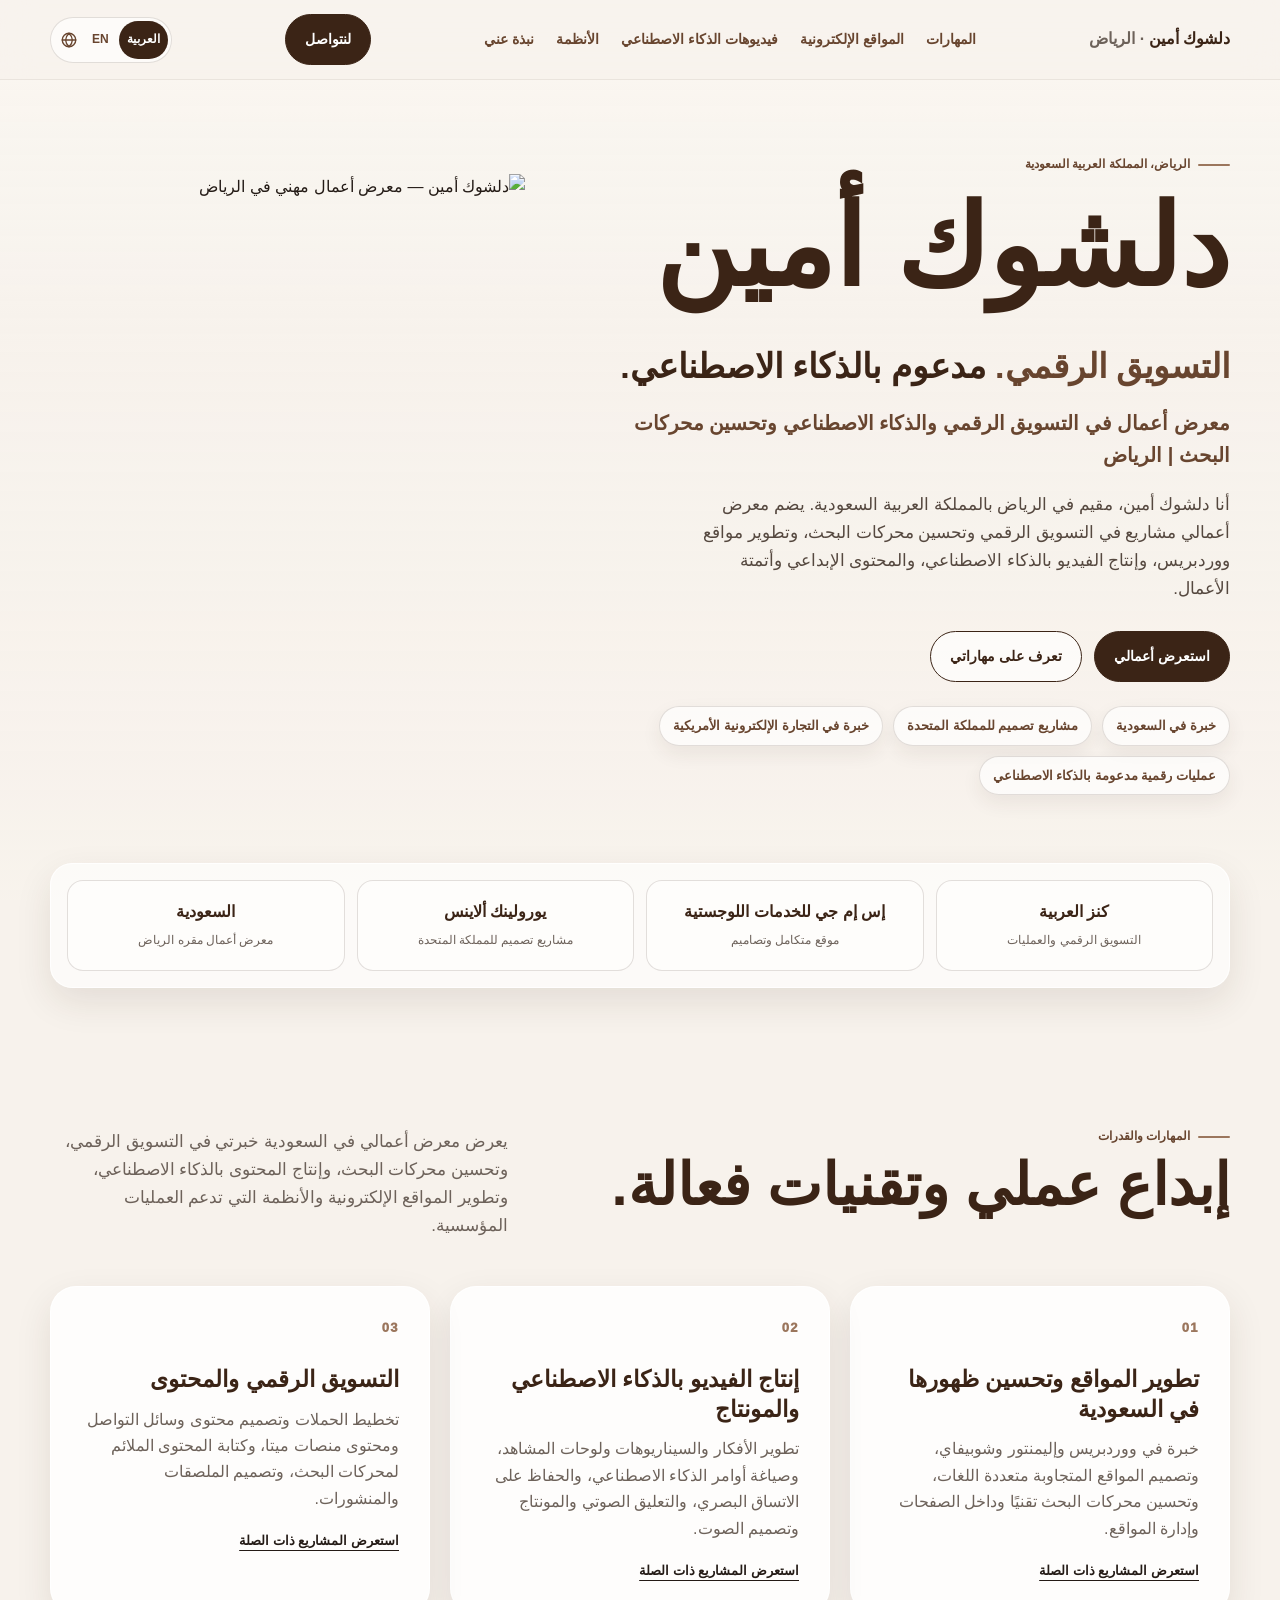
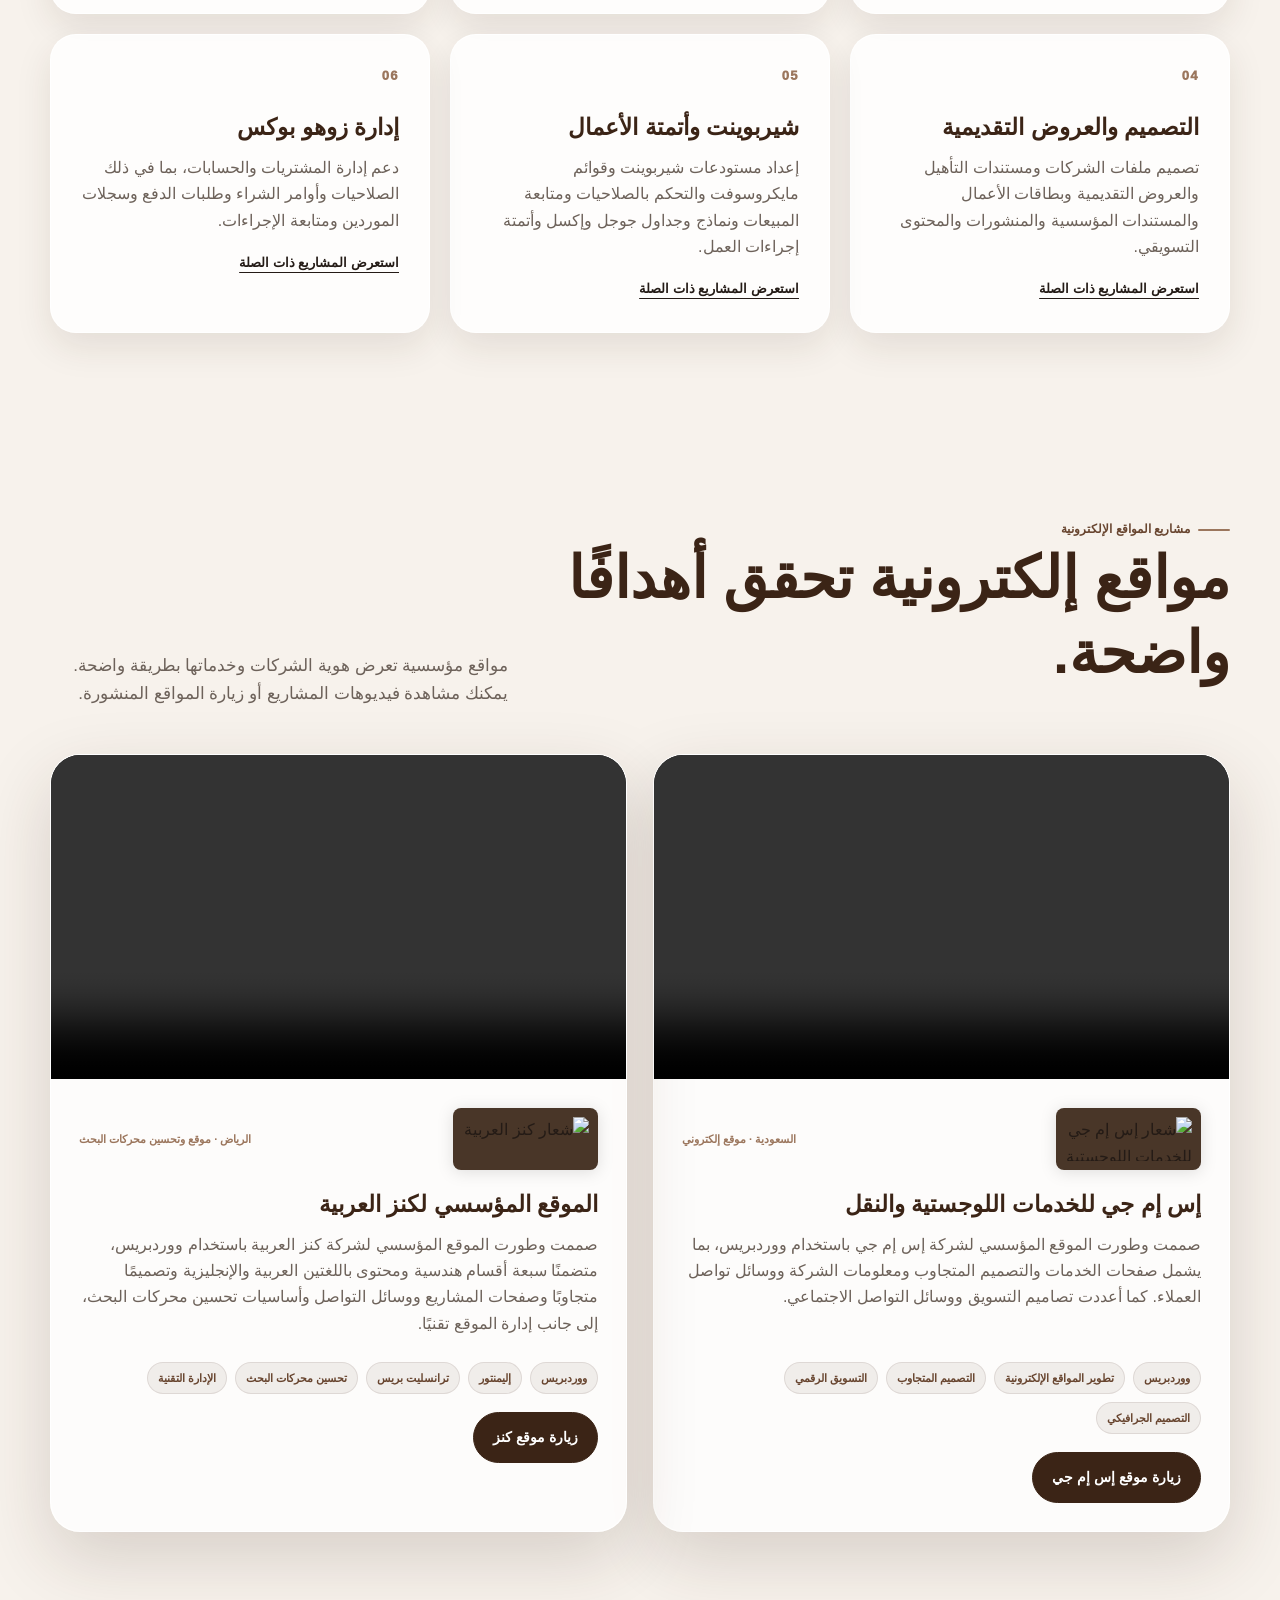
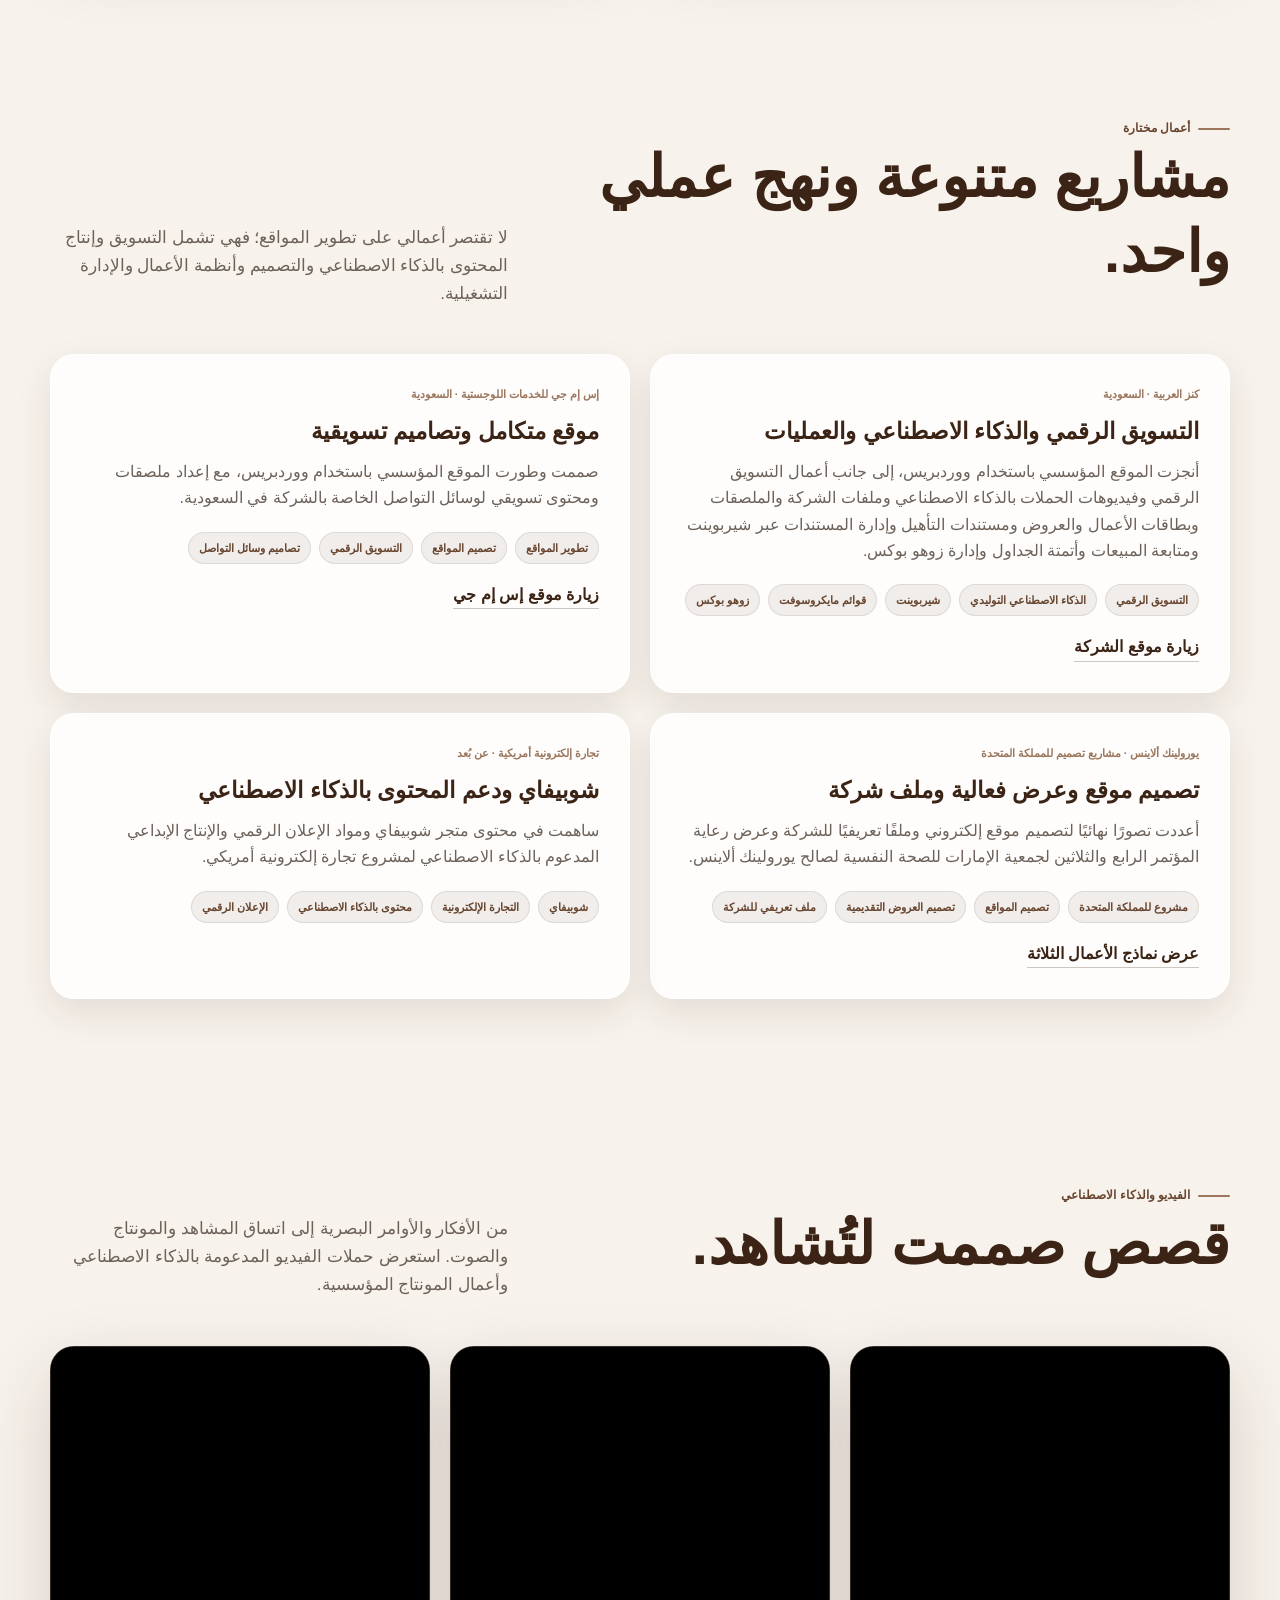
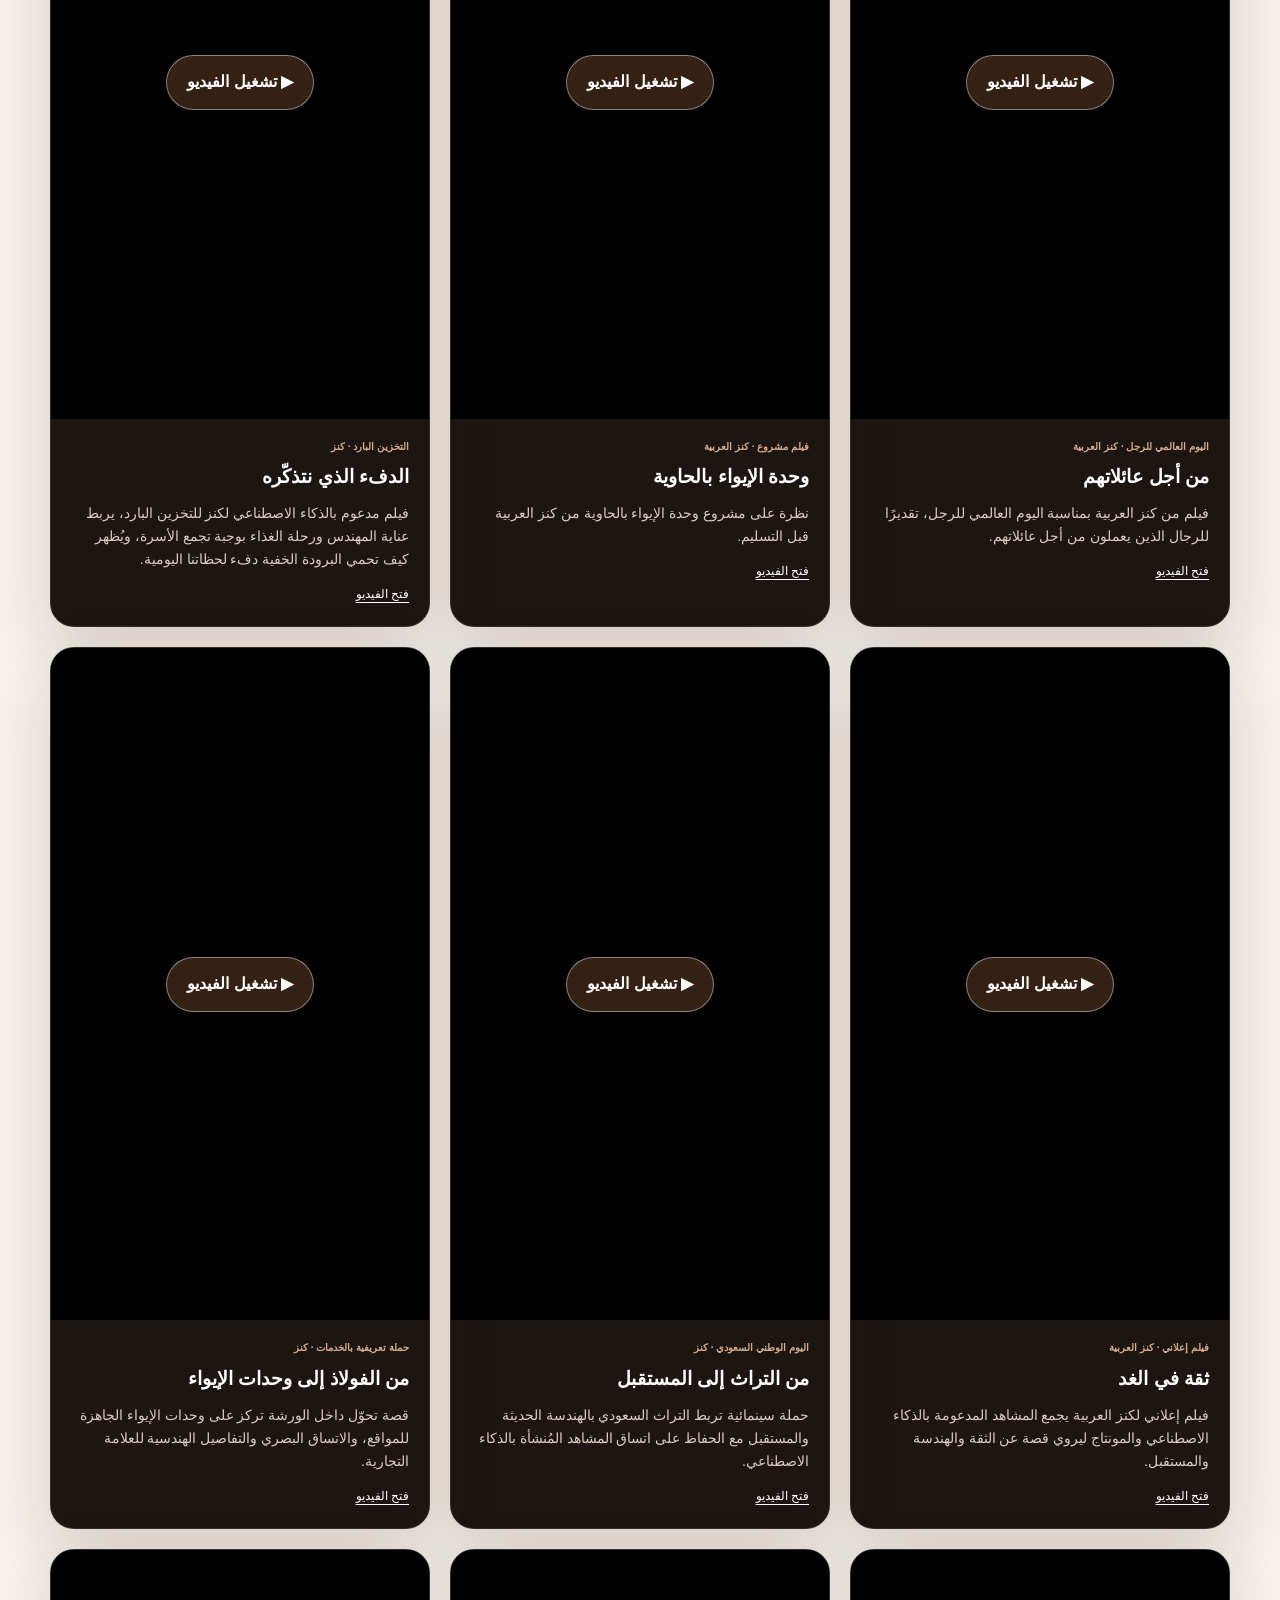
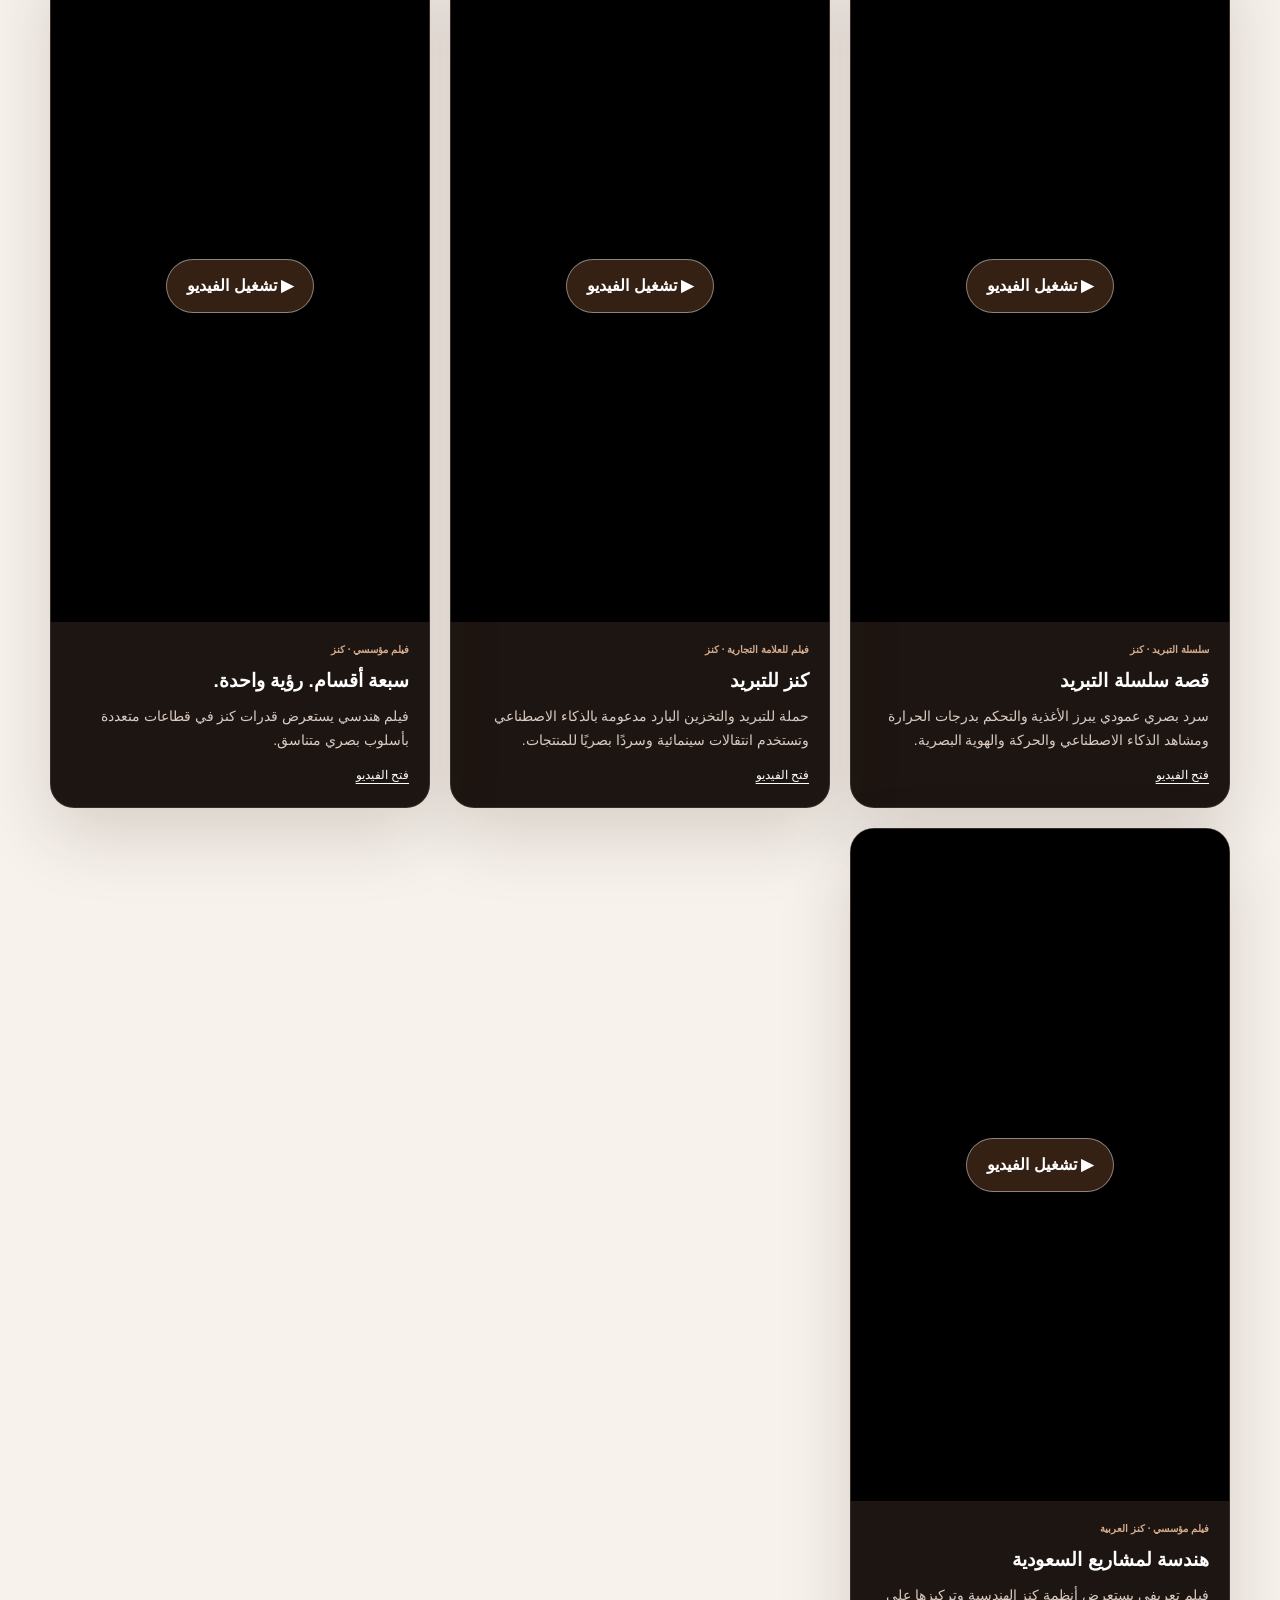
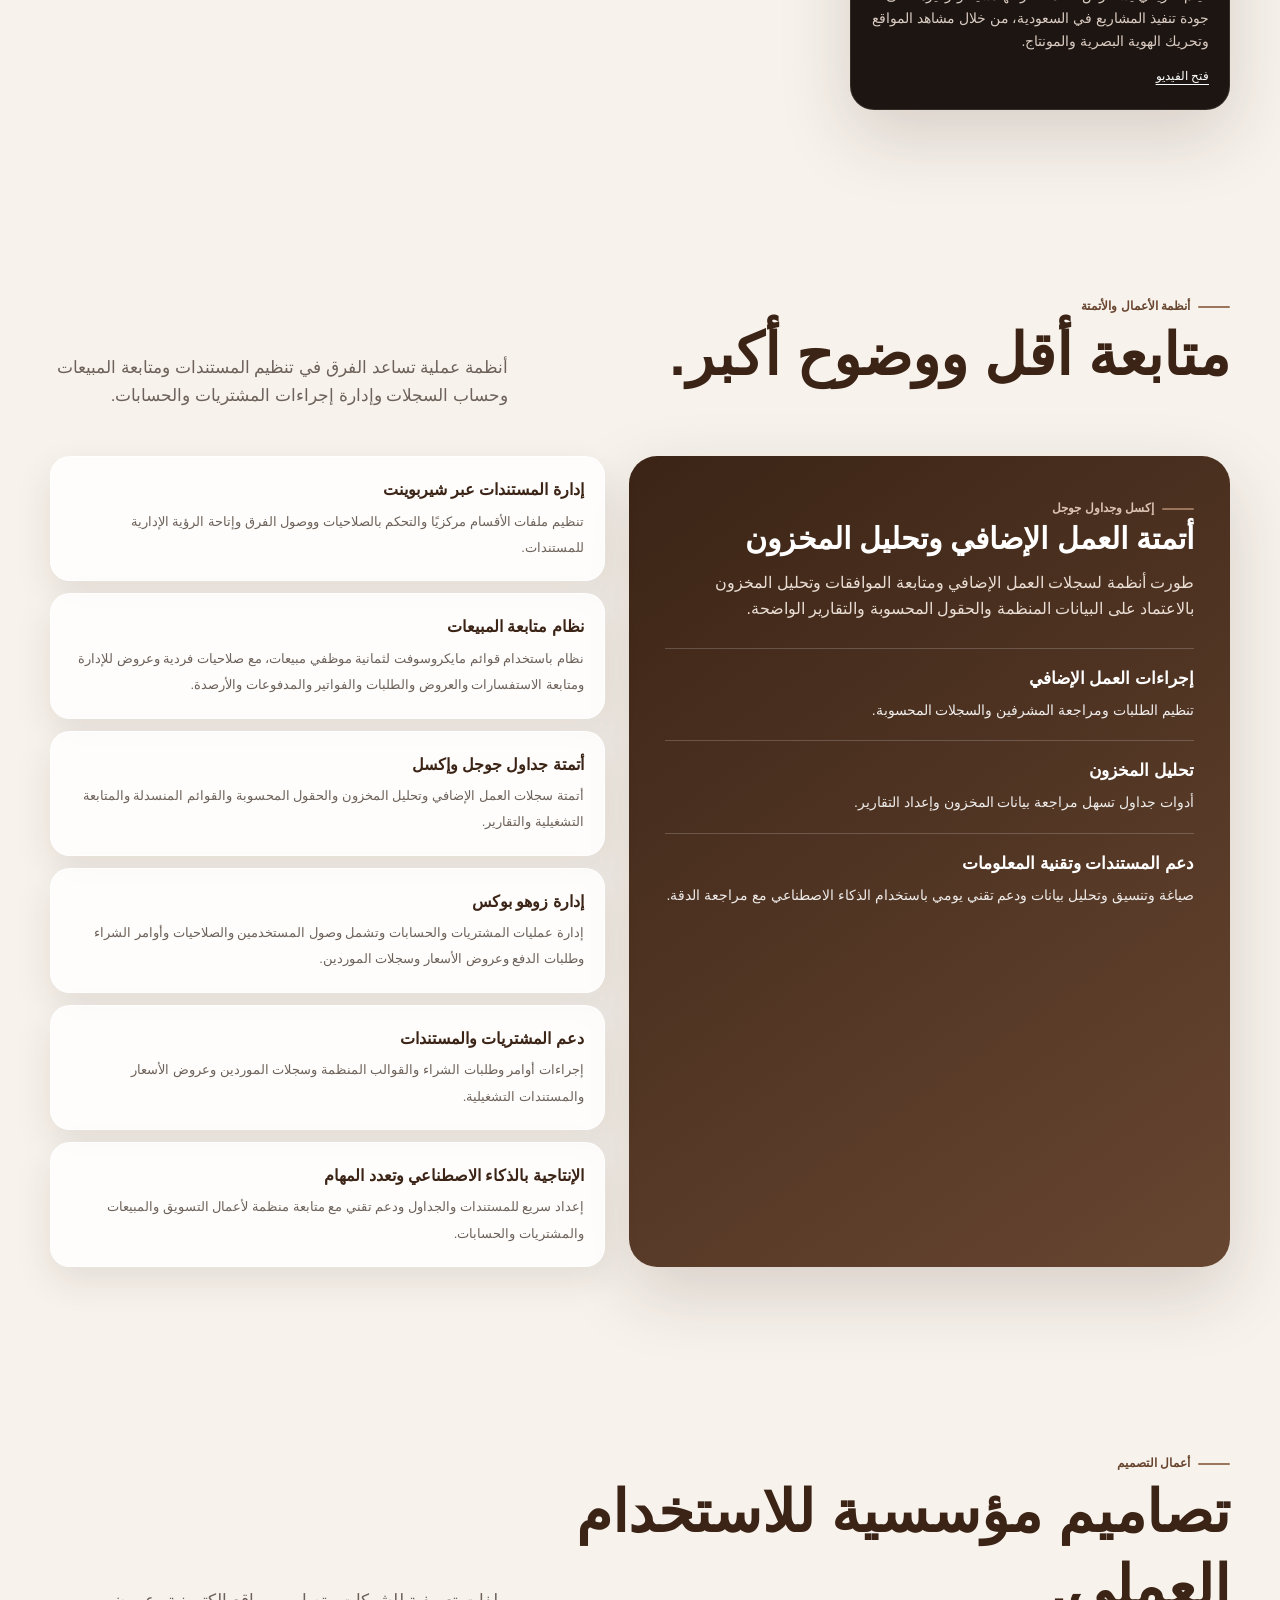
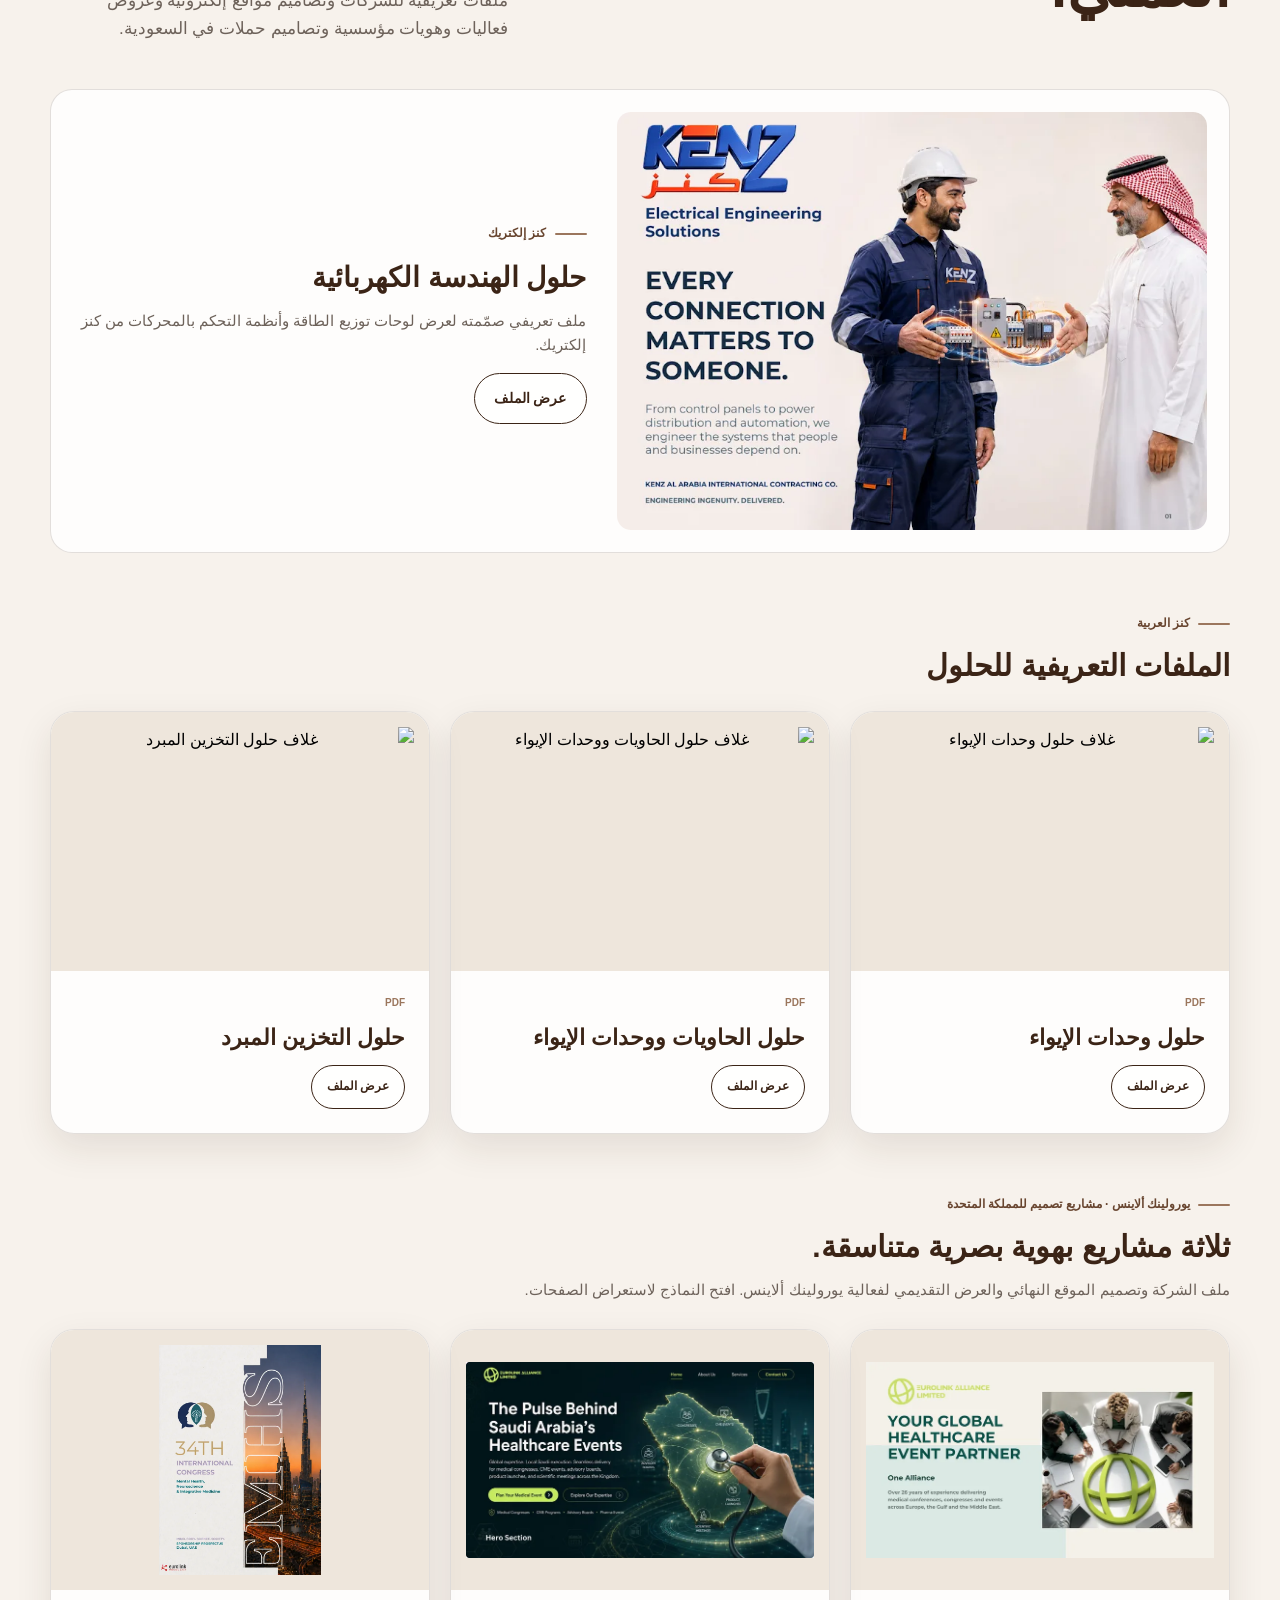
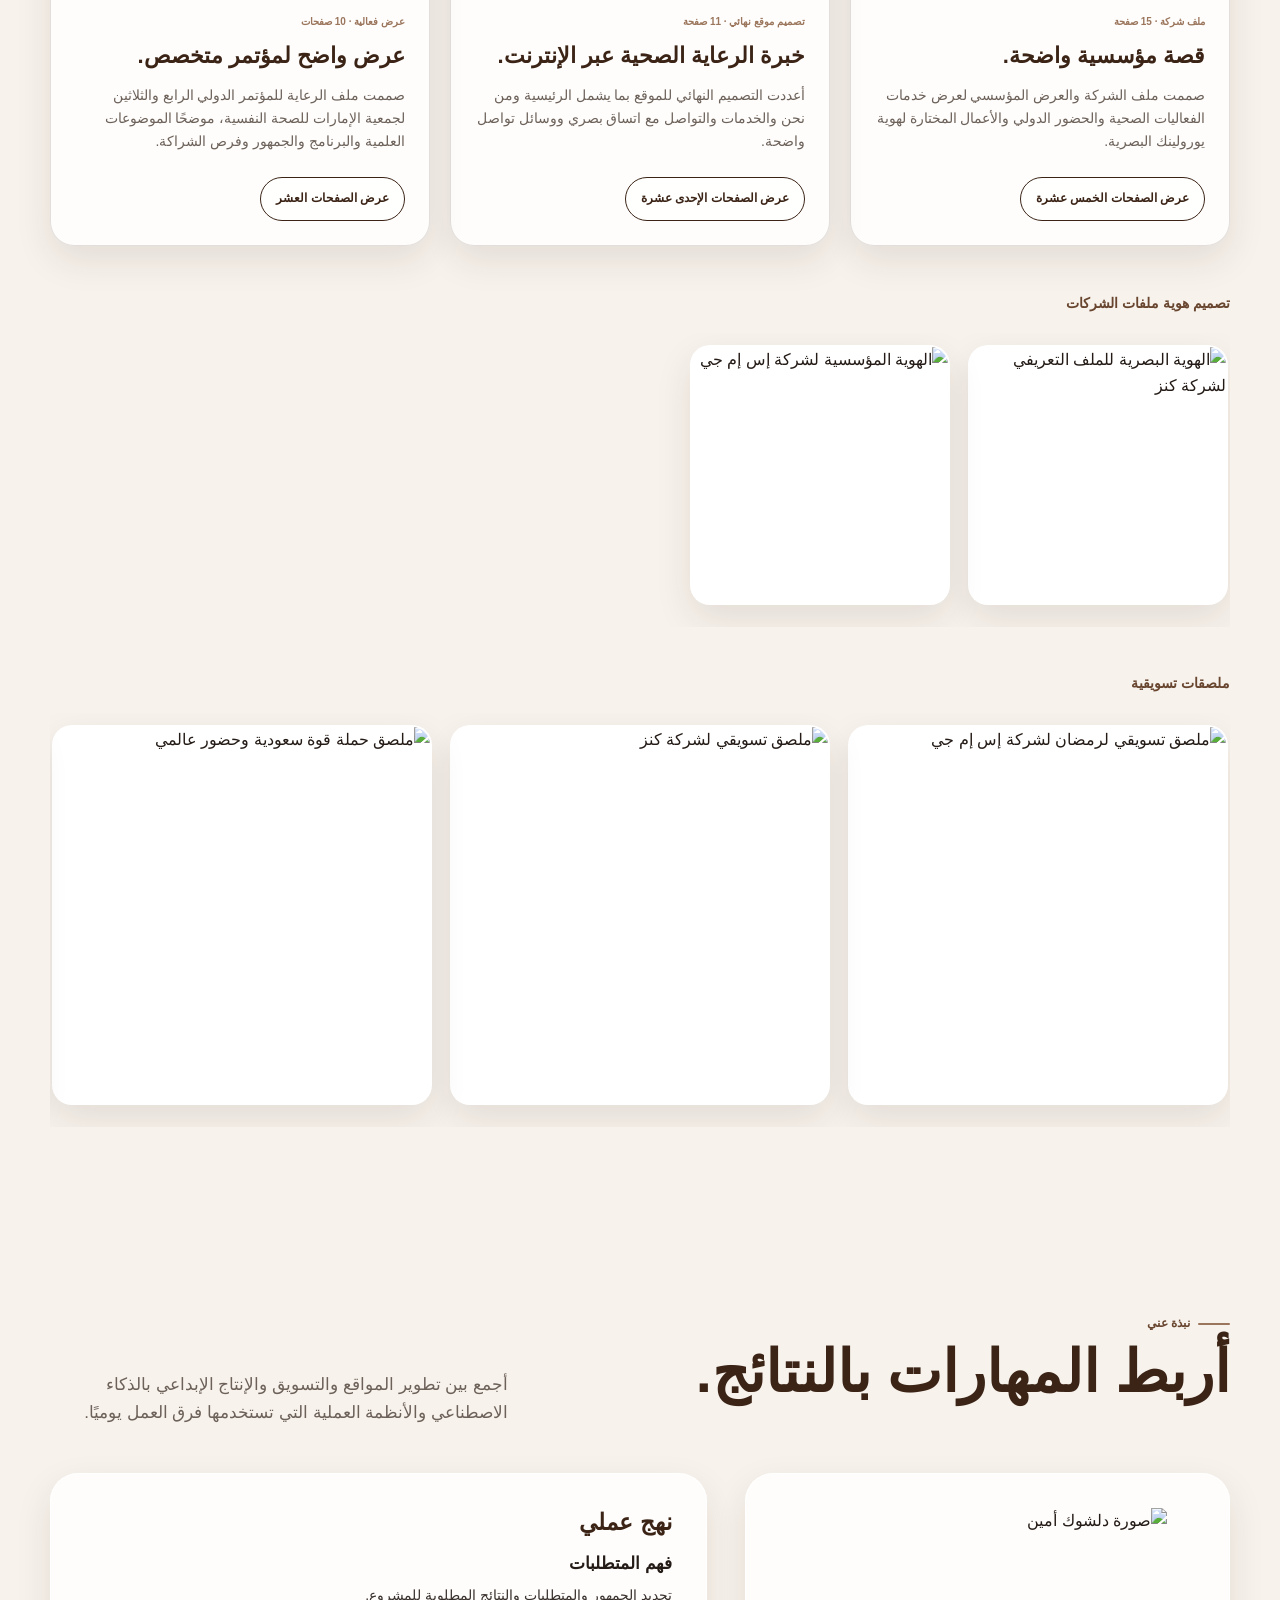
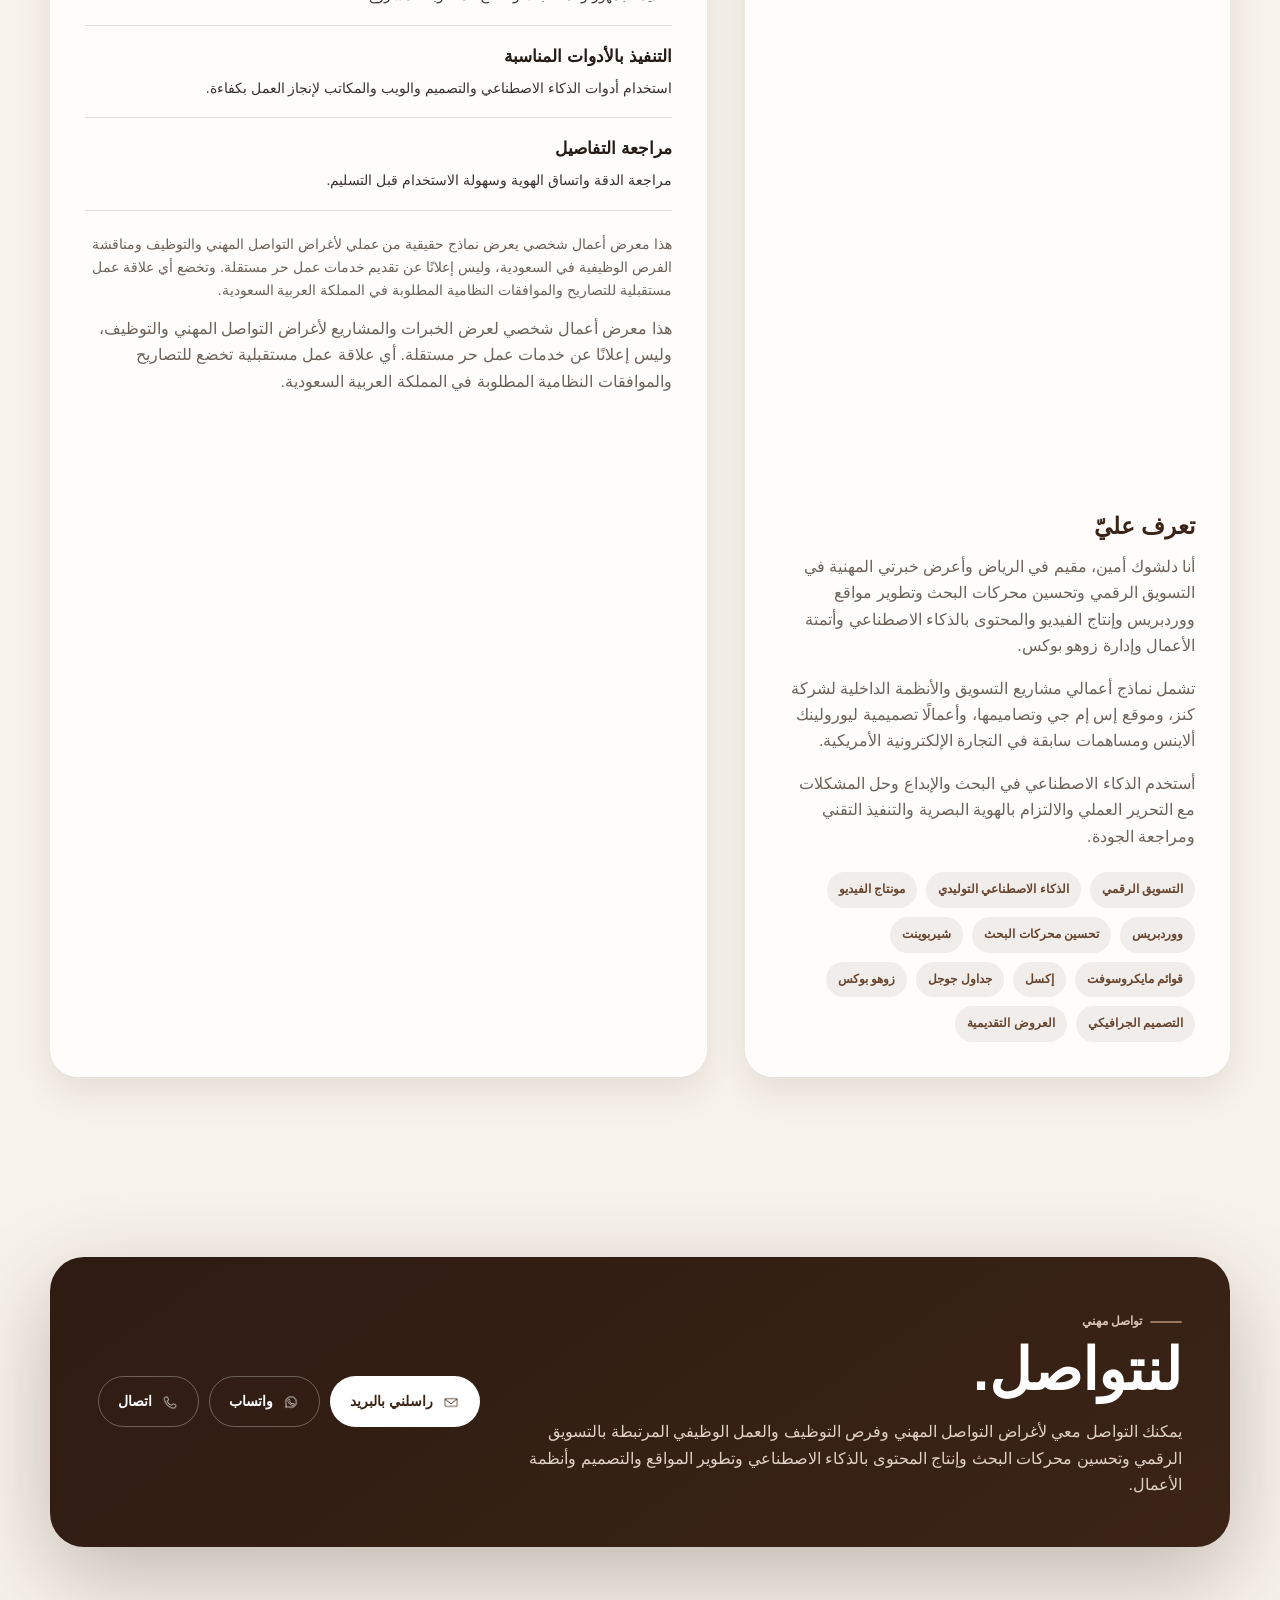
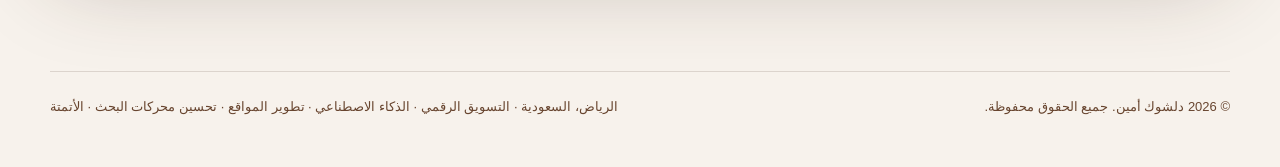
==== commit 5b874103: "Feature KENZ Electric in place of the company profile and reorder the three supporting profiles" ====
--- a/ar/index.html
+++ b/ar/index.html
@@ -161,8 +161,8 @@
 </section>
 <section class="section" id="design">
 <div class="container">
-<div class="head"><div><div class="eyebrow">أعمال التصميم</div><h2>تصاميم مؤسسية للاستخدام العملي.</h2></div><p>ملفات تعريفية للشركات وتصاميم مواقع إلكترونية وعروض فعاليات وهويات مؤسسية وتصاميم حملات في السعودية.</p></div><article class="profile-feature"><button class="profile-cover-button" type="button" data-document="kenz-company-profile" aria-label="فتح الملف التعريفي لشركة كنز العربية"><img alt="غلاف الملف التعريفي لشركة كنز من تصميم دلشوك أمين" height="731" loading="lazy" src="../assets/portfolio/images/kenz-company-profile-cover-designed-by-dilshook-amin-f6027c6e6b.webp" width="1300"/></button><div><span class="eyebrow">ملف شركة كنز العربية</span><h3>سبعة أقسام في هوية بصرية واحدة.</h3><p>تصميم ملف الشركة الذي يجمع هويتها وأقسامها الهندسية وقدراتها ومعلومات علامتها التجارية في عرض واحد.</p><button class="btn secondary" type="button" data-document="kenz-company-profile">عرض ملف الشركة</button></div></article>
-<section class="eurolink-work" id="kenz-division-profiles"><div class="sample-intro"><span class="eyebrow">كنز العربية</span><h3>الملفات التعريفية للحلول</h3></div><div class="sample-grid"><article class="sample-card"><button class="sample-cover" type="button" data-document="kenz-container-shelter" aria-label="فتح حلول الحاويات ووحدات الإيواء"><img src="https://www.kenzalarabia.com/wp-content/uploads/2026/11/Kenz-container-shelter-profile-4.jpg-scaled.webp" width="2560" height="1810" loading="lazy" decoding="async" alt="غلاف حلول الحاويات ووحدات الإيواء"/></button><div class="sample-copy"><div class="tag">PDF</div><h4>حلول الحاويات ووحدات الإيواء</h4><div class="sample-actions"><button class="btn secondary" type="button" data-document="kenz-container-shelter">عرض الملف</button></div></div></article><article class="sample-card"><button class="sample-cover" type="button" data-document="kenz-shelter" aria-label="فتح حلول وحدات الإيواء"><img src="https://www.kenzalarabia.com/wp-content/uploads/2026/11/KENZ_Shelter_Profile_28_Pages.pptx-8.jpg-scaled.webp" width="2560" height="1810" loading="lazy" decoding="async" alt="غلاف حلول وحدات الإيواء"/></button><div class="sample-copy"><div class="tag">PDF</div><h4>حلول وحدات الإيواء</h4><div class="sample-actions"><button class="btn secondary" type="button" data-document="kenz-shelter">عرض الملف</button></div></div></article><article class="sample-card"><button class="sample-cover" type="button" data-document="kenz-cold-storage" aria-label="فتح حلول التخزين المبرد"><img src="https://www.kenzalarabia.com/wp-content/uploads/2026/11/KENZ-Cold-Storage-Solutions-10.jpg-scaled.webp" width="2560" height="1810" loading="lazy" decoding="async" alt="غلاف حلول التخزين المبرد"/></button><div class="sample-copy"><div class="tag">PDF</div><h4>حلول التخزين المبرد</h4><div class="sample-actions"><button class="btn secondary" type="button" data-document="kenz-cold-storage">عرض الملف</button></div></div></article><article class="sample-card"><button class="sample-cover" type="button" data-document="kenz-electric" aria-label="فتح كنز إلكتريك – حلول الهندسة الكهربائية"><img src="../assets/portfolio/images/kenz-electric-profile-cover.webp?v=124CjNvG" width="800" height="566" loading="lazy" decoding="async" alt="غلاف كنز إلكتريك – حلول الهندسة الكهربائية"/></button><div class="sample-copy"><div class="tag">PDF</div><h4>كنز إلكتريك – حلول الهندسة الكهربائية</h4><div class="sample-actions"><button class="btn secondary" type="button" data-document="kenz-electric">عرض الملف</button></div></div></article></div></section>
+<div class="head"><div><div class="eyebrow">أعمال التصميم</div><h2>تصاميم مؤسسية للاستخدام العملي.</h2></div><p>ملفات تعريفية للشركات وتصاميم مواقع إلكترونية وعروض فعاليات وهويات مؤسسية وتصاميم حملات في السعودية.</p></div><article class="profile-feature"><button class="profile-cover-button" type="button" data-document="kenz-electric" aria-label="فتح كنز إلكتريك – حلول الهندسة الكهربائية"><img src="../assets/portfolio/images/kenz-electric-profile-cover.webp?v=124CjNvG" width="800" height="566" loading="lazy" decoding="async" alt="غلاف كنز إلكتريك – حلول الهندسة الكهربائية"/></button><div><span class="eyebrow">كنز إلكتريك</span><h3>حلول الهندسة الكهربائية</h3><p>ملف تعريفي صمّمته لعرض لوحات توزيع الطاقة وأنظمة التحكم بالمحركات من كنز إلكتريك.</p><button class="btn secondary" type="button" data-document="kenz-electric">عرض الملف</button></div></article>
+<section class="eurolink-work" id="kenz-division-profiles"><div class="sample-intro"><span class="eyebrow">كنز العربية</span><h3>الملفات التعريفية للحلول</h3></div><div class="sample-grid"><article class="sample-card"><button class="sample-cover" type="button" data-document="kenz-shelter" aria-label="فتح حلول وحدات الإيواء"><img src="https://www.kenzalarabia.com/wp-content/uploads/2026/11/KENZ_Shelter_Profile_28_Pages.pptx-8.jpg-scaled.webp" width="2560" height="1810" loading="lazy" decoding="async" alt="غلاف حلول وحدات الإيواء"/></button><div class="sample-copy"><div class="tag">PDF</div><h4>حلول وحدات الإيواء</h4><div class="sample-actions"><button class="btn secondary" type="button" data-document="kenz-shelter">عرض الملف</button></div></div></article><article class="sample-card"><button class="sample-cover" type="button" data-document="kenz-container-shelter" aria-label="فتح حلول الحاويات ووحدات الإيواء"><img src="https://www.kenzalarabia.com/wp-content/uploads/2026/11/Kenz-container-shelter-profile-4.jpg-scaled.webp" width="2560" height="1810" loading="lazy" decoding="async" alt="غلاف حلول الحاويات ووحدات الإيواء"/></button><div class="sample-copy"><div class="tag">PDF</div><h4>حلول الحاويات ووحدات الإيواء</h4><div class="sample-actions"><button class="btn secondary" type="button" data-document="kenz-container-shelter">عرض الملف</button></div></div></article><article class="sample-card"><button class="sample-cover" type="button" data-document="kenz-cold-storage" aria-label="فتح حلول التخزين المبرد"><img src="https://www.kenzalarabia.com/wp-content/uploads/2026/11/KENZ-Cold-Storage-Solutions-10.jpg-scaled.webp" width="2560" height="1810" loading="lazy" decoding="async" alt="غلاف حلول التخزين المبرد"/></button><div class="sample-copy"><div class="tag">PDF</div><h4>حلول التخزين المبرد</h4><div class="sample-actions"><button class="btn secondary" type="button" data-document="kenz-cold-storage">عرض الملف</button></div></div></article></div></section>
 <div class="eurolink-work" id="eurolink"><div class="sample-intro"><span class="eyebrow">يورولينك ألاينس · مشاريع تصميم للمملكة المتحدة</span><h3>ثلاثة مشاريع بهوية بصرية متناسقة.</h3><p>ملف الشركة وتصميم الموقع النهائي والعرض التقديمي لفعالية يورولينك ألاينس. افتح النماذج لاستعراض الصفحات.</p></div><div class="sample-grid"><article class="sample-card"><button class="sample-cover" type="button" data-document="company-profile" aria-label="تصفح الملف التعريفي ليورولينك ألاينس، خمس عشرة صفحة"><img src="../assets/portfolio/images/eurolink-alliance-company-profile-cover-designed-by-dilshook-ami-67b39d60c8.webp" width="720" height="405" loading="lazy" decoding="async" alt="غلاف الملف التعريفي ليورولينك ألاينس من تصميم دلشوك أمين"/></button><div class="sample-copy"><div class="tag">ملف شركة · 15 صفحة</div><h4>قصة مؤسسية واضحة.</h4><p>صممت ملف الشركة والعرض المؤسسي لعرض خدمات الفعاليات الصحية والحضور الدولي والأعمال المختارة لهوية يورولينك البصرية.</p><div class="sample-actions"><button class="btn secondary" type="button" data-document="company-profile">عرض الصفحات الخمس عشرة </button></div></div></article><article class="sample-card"><button class="sample-cover" type="button" data-document="website-design" aria-label="تصفح التصميم النهائي لموقع يورولينك، إحدى عشرة صفحة"><img src="../assets/portfolio/images/eurolink-finalized-website-design-concept-cover-designed-by-dils-73f488c57d.webp" width="720" height="405" loading="lazy" decoding="async" alt="غلاف التصميم النهائي لموقع يورولينك من تصميم دلشوك أمين"/></button><div class="sample-copy"><div class="tag">تصميم موقع نهائي · 11 صفحة</div><h4>خبرة الرعاية الصحية عبر الإنترنت.</h4><p>أعددت التصميم النهائي للموقع بما يشمل الرئيسية ومن نحن والخدمات والتواصل مع اتساق بصري ووسائل تواصل واضحة.</p><div class="sample-actions"><button class="btn secondary" type="button" data-document="website-design">عرض الصفحات الإحدى عشرة </button></div></div></article><article class="sample-card"><button class="sample-cover" type="button" data-document="emhs-prospectus" aria-label="تصفح عرض رعاية المؤتمر الرابع والثلاثين لجمعية الإمارات للصحة النفسية، عشر صفحات"><img src="../assets/portfolio/images/34th-emhs-congress-sponsorship-prospectus-cover-designed-by-dils-778afb8ea4.webp" width="608" height="860" loading="lazy" decoding="async" alt="غلاف عرض رعاية المؤتمر الرابع والثلاثين لجمعية الإمارات للصحة النفسية من تصميم دلشوك أمين"/></button><div class="sample-copy"><div class="tag">عرض فعالية · 10 صفحات</div><h4>عرض واضح لمؤتمر متخصص.</h4><p>صممت ملف الرعاية للمؤتمر الدولي الرابع والثلاثين لجمعية الإمارات للصحة النفسية، موضحًا الموضوعات العلمية والبرنامج والجمهور وفرص الشراكة.</p><div class="sample-actions"><button class="btn secondary" type="button" data-document="emhs-prospectus">عرض الصفحات العشر </button></div></div></article></div></div>
 <div class="subhead">تصميم هوية ملفات الشركات</div>
 <div aria-label="معرض نماذج التصميم" class="design-scroll profiles" role="region" tabindex="0">
@@ -215,7 +215,7 @@
 <div class="document-stage" tabindex="0" aria-label="عارض المستندات"><img id="document-image" alt="" decoding="async"/><iframe id="document-frame" title="معاينة الملف التعريفي للشركة" loading="lazy" hidden allow="fullscreen"></iframe></div>
 <div class="document-controls"><button type="button" data-document-prev aria-label="الصفحة السابقة"> السابق</button><label>صفحة <select id="document-page" aria-label="اختيار صفحة المستند"></select></label><span class="document-status" aria-live="polite" aria-atomic="true"></span><button type="button" data-document-next aria-label="الصفحة التالية">التالي </button><button type="button" data-document-enlarge aria-pressed="false">تكبير الصفحة</button></div>
 </dialog>
-<script id="document-pages" type="application/json">{"kenz-electric":{"title":"كنز إلكتريك – حلول الهندسة الكهربائية","preview":"https://drive.google.com/file/d/124CjNvGf4Nn3GKSsdqacbBfbHKpiFTga/preview?hl=ar"},"kenz-cold-storage":{"title":"كنز العربية · حلول التخزين المبرد","preview":"https://www.kenzalarabia.com/wp-content/uploads/2026/11/KENZ_Cold_Storage_Solutions_Optimized.pdf"},"kenz-container-shelter":{"title":"كنز العربية · حلول الحاويات ووحدات الإيواء","preview":"https://www.kenzalarabia.com/wp-content/uploads/2026/11/KENZ_Container_Shelter_Solutions_Lossless_JP2.pdf"},"kenz-shelter":{"title":"كنز العربية · حلول وحدات الإيواء","preview":"https://www.kenzalarabia.com/wp-content/uploads/2026/11/KENZ_Shelter_Solutions_Lossless_JP2.pdf"},"company-profile":{"title":"الملف التعريفي لشركة يورولينك ألاينس","pages":[{"src":"../assets/portfolio/images/company-profile-page-01-5b6d578a73.webp","width":1600,"height":900},{"src":"../assets/portfolio/images/company-profile-page-02-0e9983853d.webp","width":1600,"height":900},{"src":"../assets/portfolio/images/company-profile-page-03-cec91e3eda.webp","width":1600,"height":900},{"src":"../assets/portfolio/images/company-profile-page-04-c70f3962e9.webp","width":1600,"height":900},{"src":"../assets/portfolio/images/company-profile-page-05-64330cf6ec.webp","width":1600,"height":900},{"src":"../assets/portfolio/images/company-profile-page-06-4a3d643227.webp","width":1600,"height":900},{"src":"../assets/portfolio/images/company-profile-page-07-0cde206bdc.webp","width":1600,"height":900},{"src":"../assets/portfolio/images/company-profile-page-08-9aeeac0903.webp","width":1600,"height":900},{"src":"../assets/portfolio/images/company-profile-page-09-b79bfafc6f.webp","width":1600,"height":900},{"src":"../assets/portfolio/images/company-profile-page-10-713647d86d.webp","width":1600,"height":900},{"src":"../assets/portfolio/images/company-profile-page-11-7720234454.webp","width":1600,"height":900},{"src":"../assets/portfolio/images/company-profile-page-12-4de4abfc85.webp","width":1600,"height":900},{"src":"../assets/portfolio/images/company-profile-page-13-8558b9619e.webp","width":1600,"height":900},{"src":"../assets/portfolio/images/company-profile-page-14-88d907db7d.webp","width":1600,"height":900},{"src":"../assets/portfolio/images/company-profile-page-15-22bef7fff4.webp","width":1600,"height":900}]},"website-design":{"title":"التصميم النهائي لموقع يورولينك","pages":[{"src":"../assets/portfolio/images/website-design-page-01-af4f841817.webp","width":1600,"height":901},{"src":"../assets/portfolio/images/website-design-page-02-3817a454c4.webp","width":1600,"height":901},{"src":"../assets/portfolio/images/website-design-page-03-40ec293d8e.webp","width":1600,"height":901},{"src":"../assets/portfolio/images/website-design-page-04-2c30a7f0c0.webp","width":1600,"height":901},{"src":"../assets/portfolio/images/website-design-page-05-56afc753db.webp","width":1600,"height":901},{"src":"../assets/portfolio/images/website-design-page-06-0ed43c3eff.webp","width":1600,"height":901},{"src":"../assets/portfolio/images/website-design-page-07-3f178fac1a.webp","width":1600,"height":901},{"src":"../assets/portfolio/images/website-design-page-08-8b8becbbc0.webp","width":1600,"height":901},{"src":"../assets/portfolio/images/website-design-page-09-c95a2a5975.webp","width":1600,"height":901},{"src":"../assets/portfolio/images/website-design-page-10-c48992870a.webp","width":1600,"height":901},{"src":"../assets/portfolio/images/website-design-page-11-45c4504a99.webp","width":1600,"height":901}]},"emhs-prospectus":{"title":"عرض رعاية المؤتمر الرابع والثلاثين لجمعية الإمارات للصحة النفسية","pages":[{"src":"../assets/portfolio/images/emhs-prospectus-page-01-543c6c2b37.webp","width":1600,"height":2262},{"src":"../assets/portfolio/images/emhs-prospectus-page-02-a932c9d20b.webp","width":1600,"height":2262},{"src":"../assets/portfolio/images/emhs-prospectus-page-03-3f9cc9d8ec.webp","width":1600,"height":2262},{"src":"../assets/portfolio/images/emhs-prospectus-page-04-8bef2d414d.webp","width":1600,"height":2262},{"src":"../assets/portfolio/images/emhs-prospectus-page-05-084c98fed6.webp","width":1600,"height":2262},{"src":"../assets/portfolio/images/emhs-prospectus-page-06-75405e1006.webp","width":1600,"height":2262},{"src":"../assets/portfolio/images/emhs-prospectus-page-07-d5c62fd290.webp","width":1600,"height":2262},{"src":"../assets/portfolio/images/emhs-prospectus-page-08-059d960e94.webp","width":1600,"height":2262},{"src":"../assets/portfolio/images/emhs-prospectus-page-09-101c22dda9.webp","width":1600,"height":2262},{"src":"../assets/portfolio/images/emhs-prospectus-page-10-d3d779a62e.webp","width":1600,"height":2262}]},"kenz-company-profile":{"title":"الملف التعريفي لشركة كنز العربية","preview":"https://drive.google.com/file/d/1urzmaiiBaZC7wDlS4cEZlx-bGJiz8zAR/preview"}}</script><script src="../assets/portfolio/documents.js?v=20261013-rtl2"></script>
+<script id="document-pages" type="application/json">{"kenz-electric":{"title":"كنز إلكتريك – حلول الهندسة الكهربائية","preview":"https://drive.google.com/file/d/124CjNvGf4Nn3GKSsdqacbBfbHKpiFTga/preview?hl=ar"},"kenz-cold-storage":{"title":"كنز العربية · حلول التخزين المبرد","preview":"https://www.kenzalarabia.com/wp-content/uploads/2026/11/KENZ_Cold_Storage_Solutions_Optimized.pdf"},"kenz-container-shelter":{"title":"كنز العربية · حلول الحاويات ووحدات الإيواء","preview":"https://www.kenzalarabia.com/wp-content/uploads/2026/11/KENZ_Container_Shelter_Solutions_Lossless_JP2.pdf"},"kenz-shelter":{"title":"كنز العربية · حلول وحدات الإيواء","preview":"https://www.kenzalarabia.com/wp-content/uploads/2026/11/KENZ_Shelter_Solutions_Lossless_JP2.pdf"},"company-profile":{"title":"الملف التعريفي لشركة يورولينك ألاينس","pages":[{"src":"../assets/portfolio/images/company-profile-page-01-5b6d578a73.webp","width":1600,"height":900},{"src":"../assets/portfolio/images/company-profile-page-02-0e9983853d.webp","width":1600,"height":900},{"src":"../assets/portfolio/images/company-profile-page-03-cec91e3eda.webp","width":1600,"height":900},{"src":"../assets/portfolio/images/company-profile-page-04-c70f3962e9.webp","width":1600,"height":900},{"src":"../assets/portfolio/images/company-profile-page-05-64330cf6ec.webp","width":1600,"height":900},{"src":"../assets/portfolio/images/company-profile-page-06-4a3d643227.webp","width":1600,"height":900},{"src":"../assets/portfolio/images/company-profile-page-07-0cde206bdc.webp","width":1600,"height":900},{"src":"../assets/portfolio/images/company-profile-page-08-9aeeac0903.webp","width":1600,"height":900},{"src":"../assets/portfolio/images/company-profile-page-09-b79bfafc6f.webp","width":1600,"height":900},{"src":"../assets/portfolio/images/company-profile-page-10-713647d86d.webp","width":1600,"height":900},{"src":"../assets/portfolio/images/company-profile-page-11-7720234454.webp","width":1600,"height":900},{"src":"../assets/portfolio/images/company-profile-page-12-4de4abfc85.webp","width":1600,"height":900},{"src":"../assets/portfolio/images/company-profile-page-13-8558b9619e.webp","width":1600,"height":900},{"src":"../assets/portfolio/images/company-profile-page-14-88d907db7d.webp","width":1600,"height":900},{"src":"../assets/portfolio/images/company-profile-page-15-22bef7fff4.webp","width":1600,"height":900}]},"website-design":{"title":"التصميم النهائي لموقع يورولينك","pages":[{"src":"../assets/portfolio/images/website-design-page-01-af4f841817.webp","width":1600,"height":901},{"src":"../assets/portfolio/images/website-design-page-02-3817a454c4.webp","width":1600,"height":901},{"src":"../assets/portfolio/images/website-design-page-03-40ec293d8e.webp","width":1600,"height":901},{"src":"../assets/portfolio/images/website-design-page-04-2c30a7f0c0.webp","width":1600,"height":901},{"src":"../assets/portfolio/images/website-design-page-05-56afc753db.webp","width":1600,"height":901},{"src":"../assets/portfolio/images/website-design-page-06-0ed43c3eff.webp","width":1600,"height":901},{"src":"../assets/portfolio/images/website-design-page-07-3f178fac1a.webp","width":1600,"height":901},{"src":"../assets/portfolio/images/website-design-page-08-8b8becbbc0.webp","width":1600,"height":901},{"src":"../assets/portfolio/images/website-design-page-09-c95a2a5975.webp","width":1600,"height":901},{"src":"../assets/portfolio/images/website-design-page-10-c48992870a.webp","width":1600,"height":901},{"src":"../assets/portfolio/images/website-design-page-11-45c4504a99.webp","width":1600,"height":901}]},"emhs-prospectus":{"title":"عرض رعاية المؤتمر الرابع والثلاثين لجمعية الإمارات للصحة النفسية","pages":[{"src":"../assets/portfolio/images/emhs-prospectus-page-01-543c6c2b37.webp","width":1600,"height":2262},{"src":"../assets/portfolio/images/emhs-prospectus-page-02-a932c9d20b.webp","width":1600,"height":2262},{"src":"../assets/portfolio/images/emhs-prospectus-page-03-3f9cc9d8ec.webp","width":1600,"height":2262},{"src":"../assets/portfolio/images/emhs-prospectus-page-04-8bef2d414d.webp","width":1600,"height":2262},{"src":"../assets/portfolio/images/emhs-prospectus-page-05-084c98fed6.webp","width":1600,"height":2262},{"src":"../assets/portfolio/images/emhs-prospectus-page-06-75405e1006.webp","width":1600,"height":2262},{"src":"../assets/portfolio/images/emhs-prospectus-page-07-d5c62fd290.webp","width":1600,"height":2262},{"src":"../assets/portfolio/images/emhs-prospectus-page-08-059d960e94.webp","width":1600,"height":2262},{"src":"../assets/portfolio/images/emhs-prospectus-page-09-101c22dda9.webp","width":1600,"height":2262},{"src":"../assets/portfolio/images/emhs-prospectus-page-10-d3d779a62e.webp","width":1600,"height":2262}]}}</script><script src="../assets/portfolio/documents.js?v=20261013-rtl2"></script>
 </body>
 </html>
 
